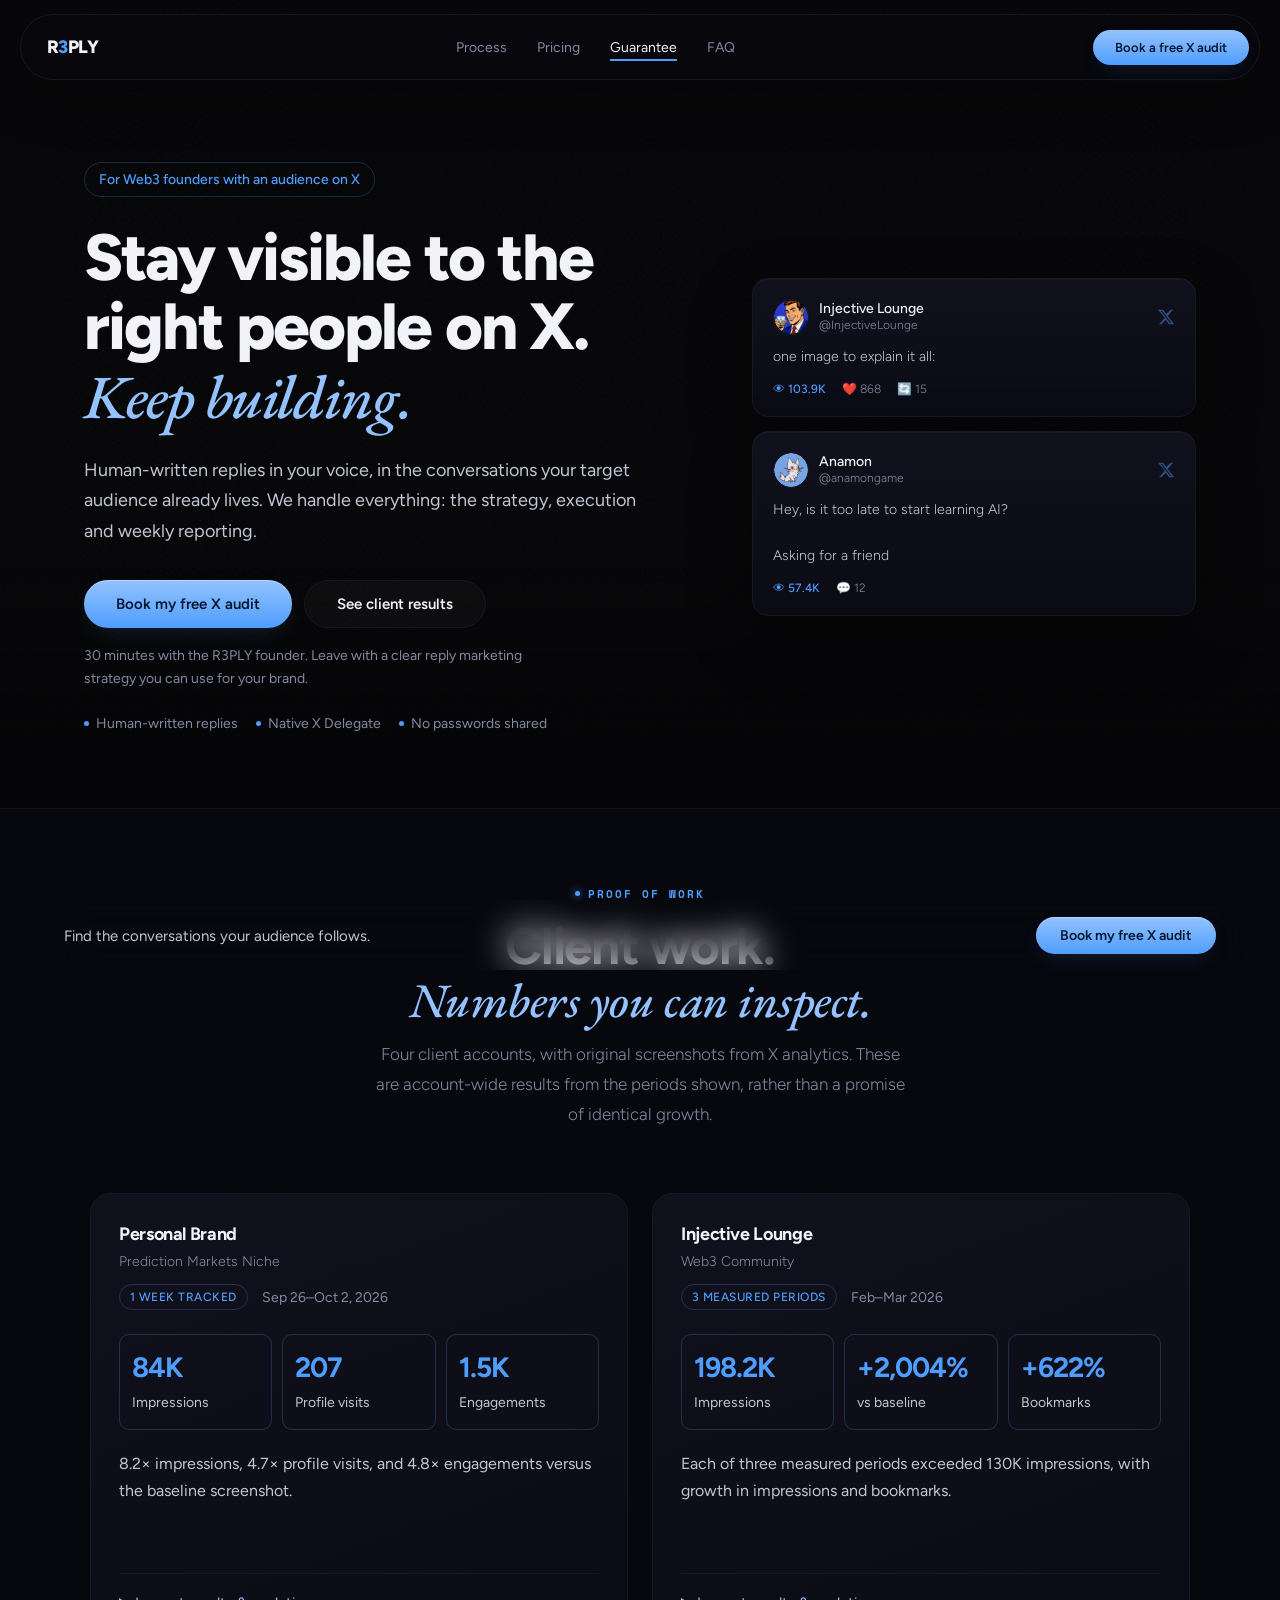
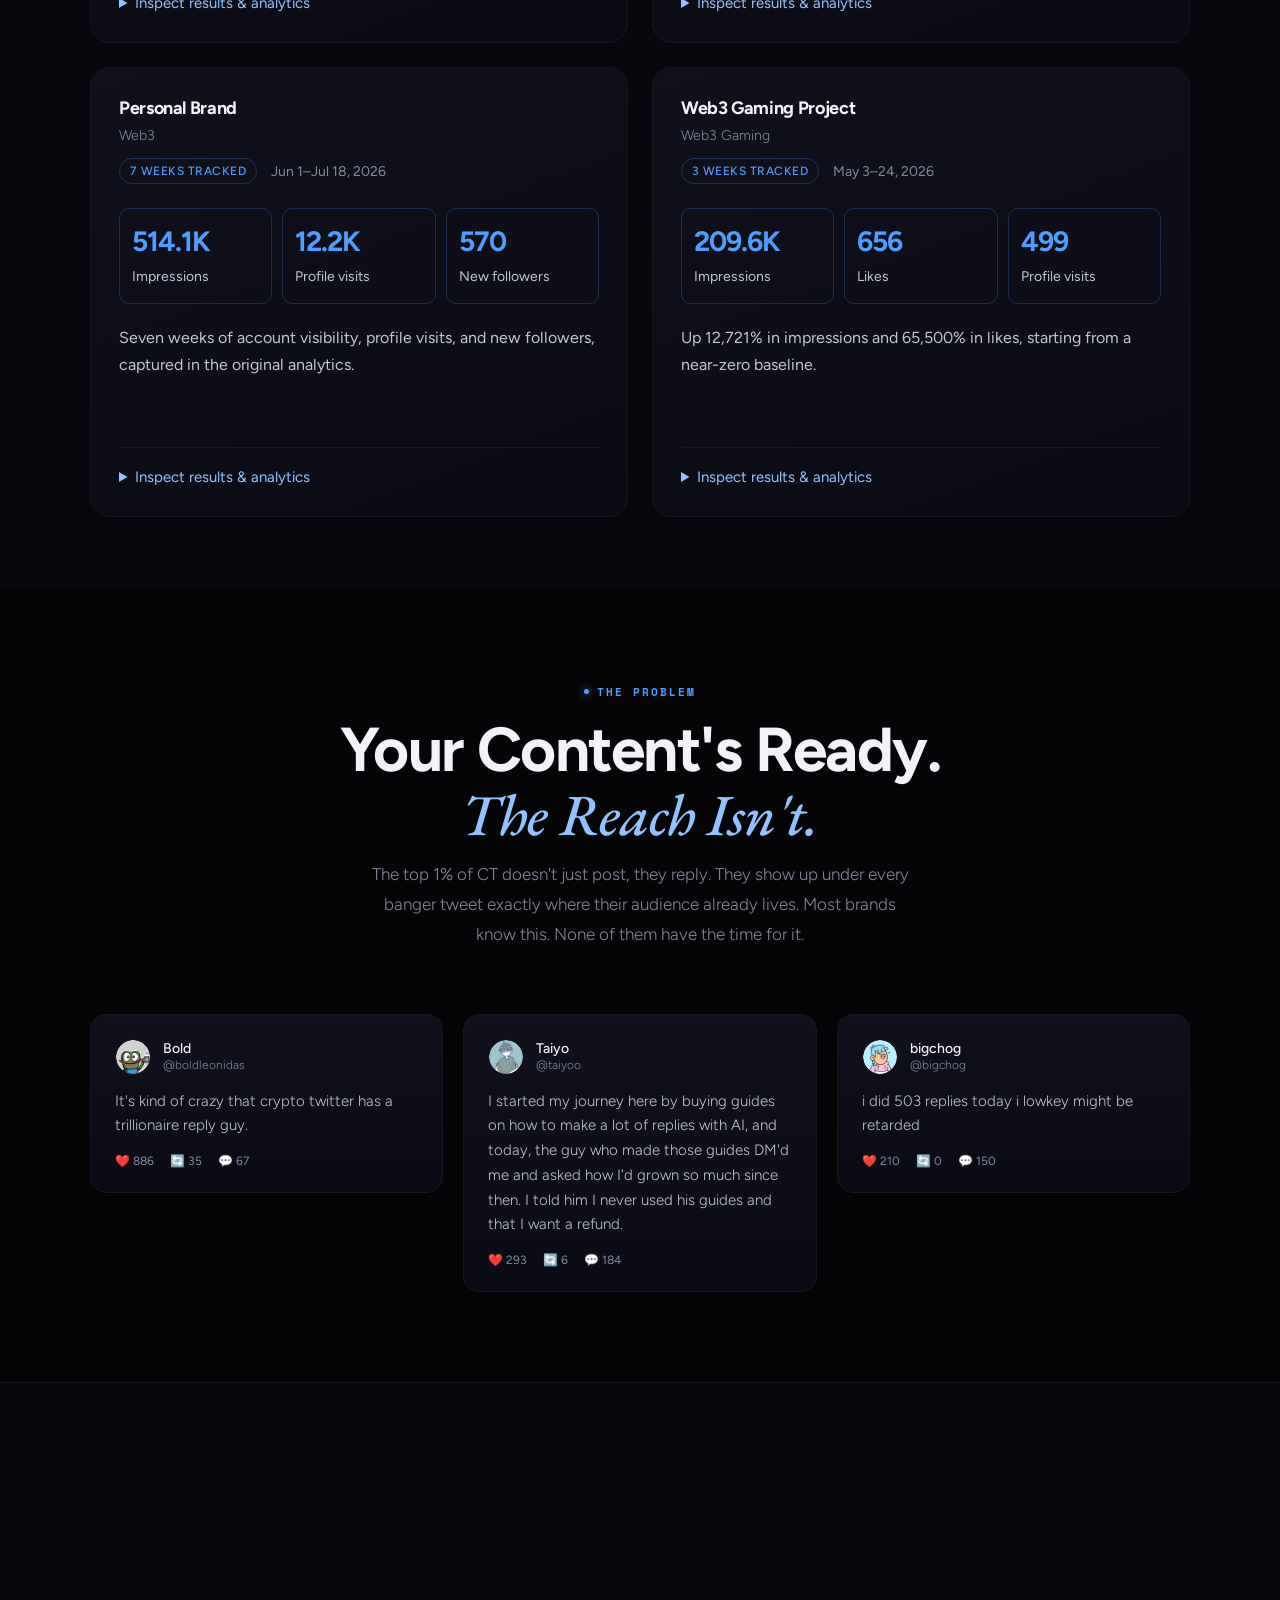
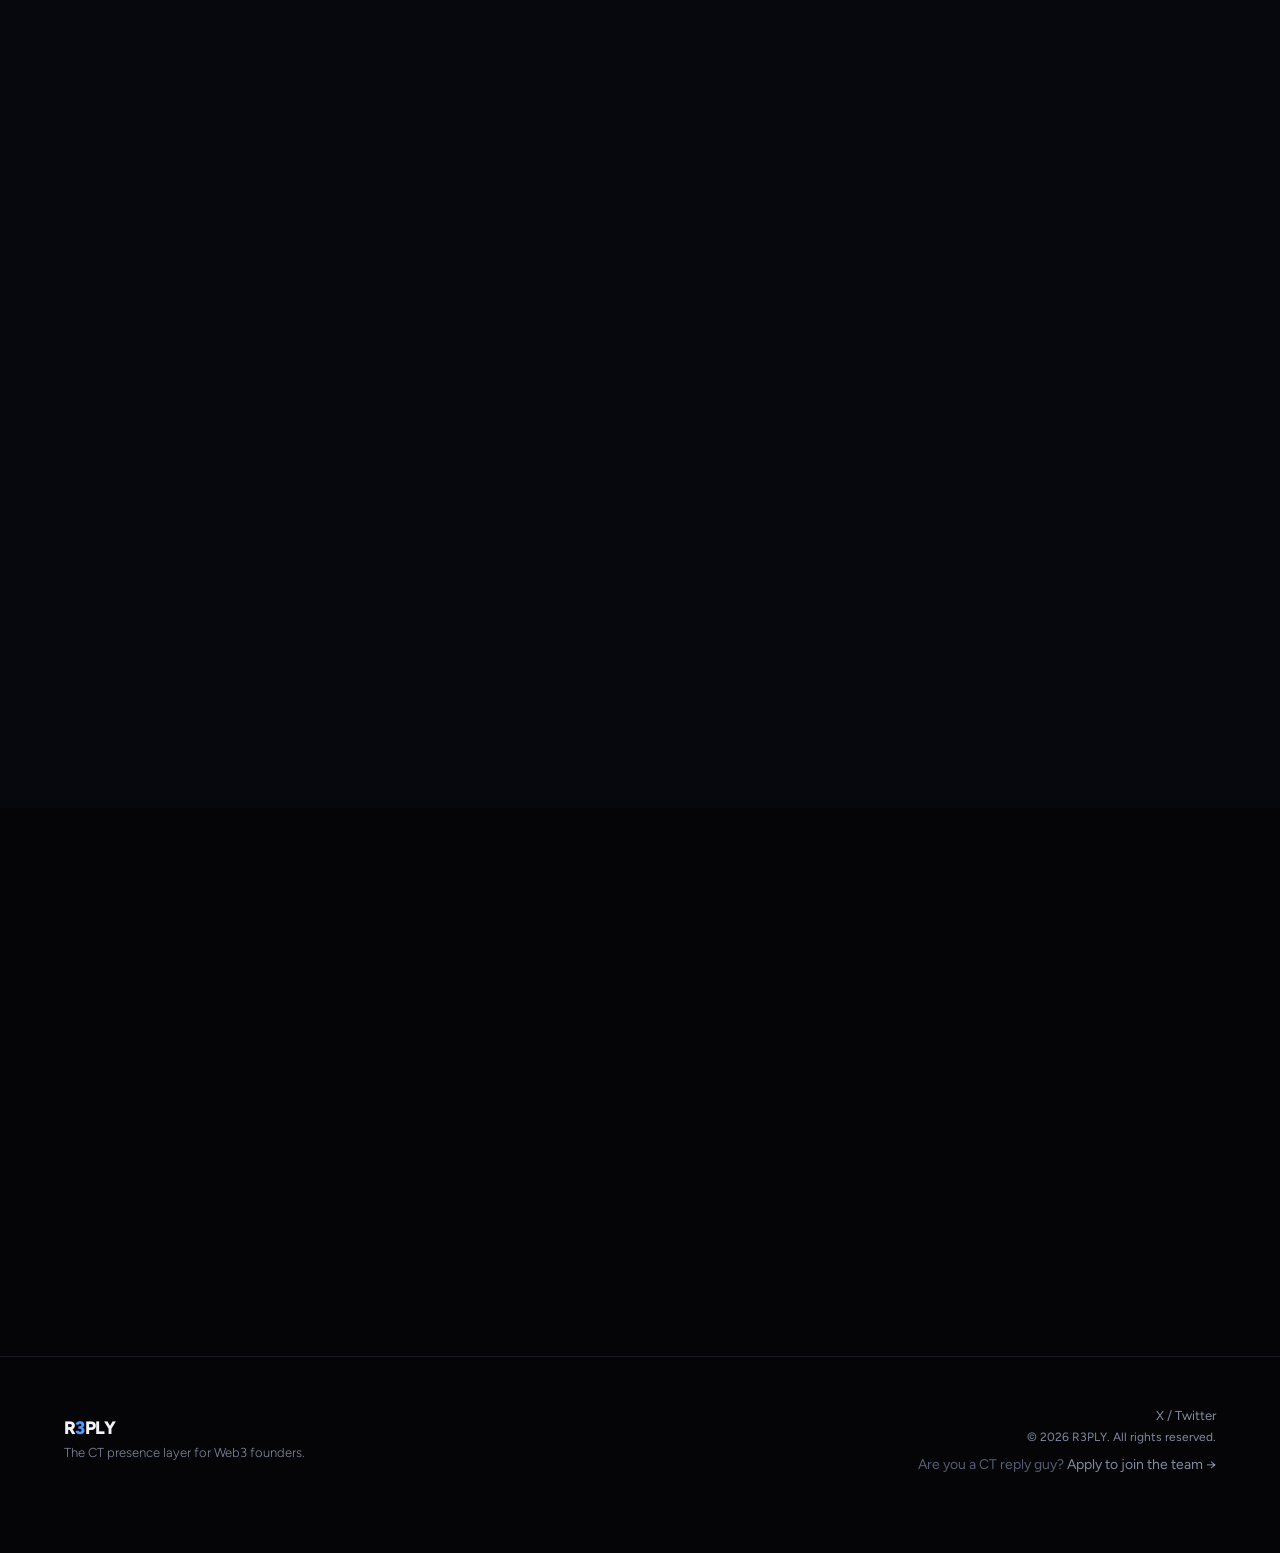
==== index.html @ 44570c03 "Add Prediction Markets Niche case study and unify proof card layouts" ====
<!DOCTYPE html>
<html lang="en">
<head>
  <meta charset="UTF-8">
  <meta name="viewport" content="width=device-width, initial-scale=1.0">
  <title>R3PLY - Daily replies for Web3 founders on X</title>
  <meta name="description" content="Stay visible to the right people on X with daily human-written replies in your voice. Explore client results and book a free 30-minute X audit.">
  <meta property="og:title" content="R3PLY - CT Presence for Web3 Founders">
  <meta property="og:description" content="Daily human-written replies for Web3 founders. See client results and book a free 30-minute X audit.">
  <meta property="og:type" content="website">
  <meta property="og:image" content="https://r3ply.xyz/og-image.png">
  <meta name="twitter:card" content="summary_large_image">
  <meta name="theme-color" content="#050507">
  <link rel="icon" type="image/png" sizes="96x96" href="/favicon-96x96.png">
  <link rel="icon" type="image/png" sizes="192x192" href="/favicon.png">
  <link rel="shortcut icon" href="/favicon.ico">
  <link rel="apple-touch-icon" sizes="180x180" href="/apple-touch-icon.png">
  <link rel="preconnect" href="https://fonts.googleapis.com">
  <link rel="preconnect" href="https://fonts.gstatic.com" crossorigin>
  <link href="https://fonts.googleapis.com/css2?family=EB+Garamond:ital,wght@1,400;1,500;1,600&family=Figtree:wght@300;400;500;600;700;800&family=Space+Mono:wght@400;700&display=swap" rel="stylesheet">
  <style>

    /* ========================
       VARIABLES
    ======================== */
    :root {
      --bg:           #050507;
      --bg-alt:       #07070e;
      --bg-card:      #0b0b15;
      --bg-card-2:    #11111d;
      --border:       #181824;
      --border-soft:  #131320;
      --text:         #f2f3f8;
      --text-dim:     #c2c6d4;
      --muted:        #828aa0;
      --faint:        #565d72;
      --accent:       #4f9eff;
      --accent-300:   #93c2ff;
      --accent-dim:   rgba(79,158,255,0.07);
      --accent-glow:  rgba(79,158,255,0.20);
      --accent-border:rgba(79,158,255,0.24);
      --accent-rgb:   79 158 255;
      --red:          #ff5a5a;
      --red-dim:      rgba(255,90,90,0.07);

      --radius:       16px;
      --radius-lg:    24px;
      --maxw:         1240px;
      --nav-h:        66px;
      --ease:         cubic-bezier(0.16, 1, 0.3, 1);
      --ease-spring:  cubic-bezier(0.34, 1.4, 0.5, 1);
    }

    @property --angle { syntax: '<angle>'; initial-value: 0deg; inherits: false; }

    /* ========================
       RESET
    ======================== */
    *, *::before, *::after { margin: 0; padding: 0; box-sizing: border-box; }
    html { scroll-behavior: smooth; scroll-padding-top: 96px; }
    body {
      background: var(--bg);
      color: var(--text);
      font-family: 'Figtree', sans-serif;
      overflow-x: hidden;
      -webkit-font-smoothing: antialiased;
      isolation: isolate;
    }
    /* Layered gradient mesh - kills the flat black look */
    body::before {
      content: '';
      position: fixed;
      inset: 0;
      background:
        radial-gradient(60% 45% at 12% -5%, rgba(var(--accent-rgb),0.10), transparent 62%),
        radial-gradient(48% 38% at 92% 8%, rgba(139,92,246,0.07), transparent 60%),
        linear-gradient(rgba(var(--accent-rgb),0.012) 1px, transparent 1px),
        linear-gradient(90deg, rgba(var(--accent-rgb),0.012) 1px, transparent 1px);
      background-size: auto, auto, 64px 64px, 64px 64px;
      pointer-events: none;
      z-index: -2;
    }
    /* SVG grain overlay */
    body::after {
      content: '';
      position: fixed;
      inset: 0;
      pointer-events: none;
      z-index: -1;
      opacity: 0.035;
      mix-blend-mode: soft-light;
      background-image: url("data:image/svg+xml,%3Csvg xmlns='http://www.w3.org/2000/svg' width='180' height='180'%3E%3Cfilter id='n'%3E%3CfeTurbulence type='fractalNoise' baseFrequency='0.8' numOctaves='3' stitchTiles='stitch'/%3E%3C/filter%3E%3Crect width='100%25' height='100%25' filter='url(%23n)'/%3E%3C/svg%3E");
    }

    /* Skip link + focus */
    .skip-link {
      position: fixed; left: 16px; top: 16px; z-index: 1000;
      background: var(--accent); color: #04152e;
      padding: 10px 16px; border-radius: 999px;
      font-weight: 600; font-size: 13px; text-decoration: none;
      transform: translateY(-160%); transition: transform 0.2s;
    }
    .skip-link:focus { transform: translateY(0); }
    :focus-visible { outline: 2px solid var(--accent); outline-offset: 3px; border-radius: 4px; }

    /* ========================
       SCROLL PROGRESS BAR
    ======================== */
    .progress-bar {
      position: fixed; top: 0; left: 0; height: 2px; width: 100%;
      transform-origin: 0 50%; transform: scaleX(0);
      background: linear-gradient(90deg, var(--accent), var(--accent-300));
      box-shadow: 0 0 16px rgba(var(--accent-rgb),0.6);
      z-index: 200; pointer-events: none;
    }
    @supports (animation-timeline: scroll()) {
      .progress-bar {
        animation: growx linear both;
        animation-timeline: scroll(root block);
      }
      @keyframes growx { to { transform: scaleX(1); } }
    }

    /* ========================
       TYPOGRAPHY
    ======================== */
    .eyebrow {
      font-family: 'Space Mono', monospace;
      font-size: 11px;
      font-weight: 700;
      letter-spacing: 0.18em;
      color: var(--accent);
      text-transform: uppercase;
      margin-bottom: 18px;
      display: inline-flex;
      align-items: center;
      gap: 8px;
    }
    .eyebrow::before {
      content: ''; width: 5px; height: 5px; border-radius: 50%;
      background: var(--accent); box-shadow: 0 0 8px var(--accent);
    }
    .h-xl {
      font-family: 'Figtree', sans-serif;
      font-size: clamp(52px, 7.5vw, 88px);
      font-weight: 800; line-height: 1.0;
      letter-spacing: -0.03em; color: var(--text);
    }
    .h-lg {
      font-family: 'Figtree', sans-serif;
      font-size: clamp(38px, 5.5vw, 62px);
      font-weight: 700; line-height: 1.04;
      letter-spacing: -0.025em; color: var(--text);
    }
    .h-md {
      font-family: 'Figtree', sans-serif;
      font-size: clamp(28px, 4vw, 44px);
      font-weight: 700; line-height: 1.1;
      letter-spacing: -0.02em; color: var(--text);
    }
    em.accent {
      font-family: 'EB Garamond', serif;
      font-style: italic;
      color: var(--accent-300);
      font-weight: 500;
      letter-spacing: -0.01em;
      font-size: 0.94em;
    }

    /* ========================
       BUTTONS
    ======================== */
    .btn {
      display: inline-flex; align-items: center; justify-content: center;
      gap: 8px; border: none; border-radius: 999px;
      font-family: 'Figtree', sans-serif; font-size: 15px; font-weight: 600;
      cursor: pointer; text-decoration: none;
      transition: opacity 0.2s, transform 0.25s var(--ease), box-shadow 0.25s var(--ease), border-color 0.2s;
      white-space: nowrap;
    }
    .btn-blue {
      background: linear-gradient(180deg, var(--accent-300), var(--accent));
      color: #04152e; padding: 14px 32px;
      box-shadow: inset 0 1px 0 rgba(255,255,255,0.3), 0 8px 24px -8px var(--accent-glow);
    }
    .btn-blue:hover {
      transform: translateY(-2px);
      box-shadow: inset 0 1px 0 rgba(255,255,255,0.4), 0 14px 38px -10px var(--accent-glow);
    }
    .btn-ghost {
      background: rgba(255,255,255,0.03); color: var(--text);
      border: 1px solid var(--border); padding: 14px 32px;
    }
    .btn-ghost:hover { border-color: var(--accent-border); background: rgba(255,255,255,0.06); transform: translateY(-2px); }
    .btn-lg { padding: 16px 48px; font-size: 16px; }
    .btn-full { width: 100%; }

    /* ========================
       NAVBAR - floating glass pill
    ======================== */
    .nav {
      position: fixed; top: 14px; left: 50%; transform: translateX(-50%);
      z-index: 100; width: min(var(--maxw), calc(100% - 28px));
      height: var(--nav-h); border-radius: 999px;
      backdrop-filter: blur(16px) saturate(150%);
      -webkit-backdrop-filter: blur(16px) saturate(150%);
      background: rgba(8,8,14,0.6);
      border: 1px solid var(--border);
      box-shadow: 0 16px 50px rgba(0,0,0,0.35);
      transition: background 0.3s, border-color 0.3s;
    }
    .nav.scrolled { background: rgba(6,6,10,0.82); border-color: var(--accent-border); }
    .nav:has(.nav-mobile-menu.open) { height: auto; border-radius: 24px; padding-bottom: 6px; }
    .nav:has(.nav-mobile-menu.open) .nav-inner { height: var(--nav-h); flex-shrink: 0; }
    .nav-inner {
      height: 100%; padding: 0 10px 0 26px;
      display: flex; align-items: center; justify-content: space-between;
    }
    .nav-logo {
      font-family: 'Figtree', sans-serif; font-weight: 800; font-size: 18px;
      letter-spacing: -0.03em; color: var(--text); text-decoration: none;
    }
    .nav-logo span { color: var(--accent); letter-spacing: -0.03em; }
    .nav-links { display: flex; gap: 30px; }
    .nav-links a {
      font-size: 14px; font-weight: 400; color: var(--muted);
      text-decoration: none; transition: color 0.2s; position: relative;
    }
    .nav-links a::after {
      content: ''; position: absolute; left: 0; bottom: -5px; height: 1.5px; width: 0;
      background: var(--accent); transition: width 0.3s var(--ease);
    }
    .nav-links a:hover, .nav-links a.active { color: var(--text); }
    .nav-links a.active::after { width: 100%; }
    .nav-btn {
      background: linear-gradient(180deg, var(--accent-300), var(--accent));
      color: #04152e; border: none; border-radius: 999px;
      padding: 10px 22px; font-family: 'Figtree', sans-serif;
      font-weight: 600; font-size: 13px; cursor: pointer;
      transition: transform 0.2s, box-shadow 0.2s;
      box-shadow: 0 8px 22px -8px var(--accent-glow);
    }
    .nav-btn:hover { transform: translateY(-1px); box-shadow: 0 12px 30px -10px var(--accent-glow); }
    .nav-burger {
      display: none; width: 36px; height: 36px; border: none; background: transparent;
      cursor: pointer; flex-direction: column; align-items: center; justify-content: center; gap: 5px;
      margin-left: 6px;
    }
    .nav-burger span {
      display: block; width: 18px; height: 1.5px; background: var(--text);
      transition: transform 0.3s var(--ease), opacity 0.3s var(--ease);
    }
    .nav-burger[aria-expanded="true"] span:nth-child(1) { transform: translateY(6.5px) rotate(45deg); }
    .nav-burger[aria-expanded="true"] span:nth-child(2) { opacity: 0; }
    .nav-burger[aria-expanded="true"] span:nth-child(3) { transform: translateY(-6.5px) rotate(-45deg); }
    .nav-mobile-menu {
      display: none; flex-direction: column; gap: 4px;
      max-height: 0; overflow: hidden; opacity: 0;
      padding: 0 20px; transition: max-height 0.35s var(--ease), opacity 0.3s var(--ease), padding 0.35s var(--ease);
    }
    .nav-mobile-menu.open { max-height: 320px; opacity: 1; padding: 10px 20px 20px; }
    .nav-mobile-menu a {
      font-size: 15px; font-weight: 400; color: var(--muted); text-decoration: none;
      padding: 12px 4px; border-bottom: 1px solid var(--border);
    }
    .nav-mobile-menu a:hover { color: var(--text); }
    .nav-mobile-menu .btn { margin-top: 14px; }

    /* ========================
       HERO
    ======================== */
    .hero {
      position: relative; min-height: 100vh; display: flex; align-items: center;
      overflow: hidden; padding-top: var(--nav-h);
    }
    #hero-canvas { position: absolute; inset: 0; width: 100%; height: 100%; z-index: 0; pointer-events: none; }
    .hero-glow {
      position: absolute; top: -25%; left: 50%; transform: translateX(-50%);
      width: 90vw; max-width: 1100px; aspect-ratio: 1.6/1;
      background: radial-gradient(ellipse, rgba(var(--accent-rgb),0.13) 0%, transparent 62%);
      z-index: 1; pointer-events: none;
    }
    .hero::after {
      content: ''; position: absolute; left: 0; bottom: 0;
      width: 100%; height: 240px;
      background: linear-gradient(to bottom, transparent 0%, var(--bg) 88%);
      z-index: 2; pointer-events: none;
    }
    .hero-inner {
      position: relative; z-index: 3; width: 100%; max-width: var(--maxw);
      margin: 0 auto; padding: clamp(60px, 9vh, 96px) clamp(24px, 5vw, 80px);
      display: grid; grid-template-columns: 54% 46%; gap: 48px; align-items: center;
    }
    .hero-left { display: flex; flex-direction: column; }
    .hero-tag {
      display: inline-flex; align-items: center; gap: 8px;
      background: rgba(var(--accent-rgb),0.06);
      border: 1px solid var(--accent-border); border-radius: 999px;
      padding: 6px 14px; font-size: 12px; font-weight: 500;
      color: var(--accent); letter-spacing: 0.04em; margin-bottom: 26px; width: fit-content;
    }
    .hero-tag .live-dot {
      width: 6px; height: 6px; border-radius: 50%;
      background: var(--accent); animation: livepulse 2.2s ease-in-out infinite;
    }
    @keyframes livepulse {
      0%, 100% { opacity: 1; transform: scale(1); box-shadow: 0 0 0 0 rgba(var(--accent-rgb),0.5); }
      50% { opacity: 0.5; transform: scale(0.8); box-shadow: 0 0 0 5px rgba(var(--accent-rgb),0); }
    }
    .hero-heading {
      font-family: 'Figtree', sans-serif;
      font-size: clamp(50px, 7.4vw, 86px);
      font-weight: 800; line-height: 1.0;
      letter-spacing: -0.03em; color: var(--text); margin-bottom: 24px;
    }
    .hero-heading em {
      font-family: 'EB Garamond', serif; font-style: italic;
      font-weight: 500; color: var(--accent-300); font-size: 0.94em;
    }
    .hero-sub {
      font-size: clamp(16px, 1.8vw, 19px); font-weight: 300; line-height: 1.7;
      color: var(--text-dim); max-width: 470px; margin-bottom: 34px;
    }
    .hero-ctas { display: flex; gap: 12px; flex-wrap: wrap; margin-bottom: 32px; }
    .hero-trust { display: flex; gap: 22px; flex-wrap: wrap; }
    .trust-item {
      display: flex; align-items: center; gap: 7px;
      font-size: 12px; color: var(--muted); white-space: nowrap;
    }
    .trust-item::before {
      content: ''; width: 5px; height: 5px; border-radius: 50%;
      background: var(--accent); display: block; flex-shrink: 0;
    }

    /* Hero right - floating tweet cards */
    .hero-right { position: relative; }
    .ct-card {
      background: linear-gradient(180deg, var(--bg-card-2), var(--bg-card));
      border: 1px solid var(--border); border-radius: var(--radius);
      padding: 20px; position: relative;
      box-shadow: 0 24px 60px rgba(0,0,0,0.45), inset 0 1px 0 rgba(255,255,255,0.04);
      transition: transform 0.4s var(--ease), border-color 0.3s;
    }
    .ct-card + .ct-card { margin-top: 14px; }
    .ct-card::before {
      content: ''; position: absolute; inset: 0; border-radius: inherit; padding: 1px;
      background: linear-gradient(145deg, rgba(var(--accent-rgb),0.3), rgba(255,255,255,0.03) 60%);
      -webkit-mask: linear-gradient(#000 0 0) content-box, linear-gradient(#000 0 0);
      -webkit-mask-composite: xor; mask-composite: exclude;
      pointer-events: none; opacity: 0.6;
    }
    .hero-right .ct-card:nth-child(1) { animation: floaty 6s ease-in-out infinite; }
    .hero-right .ct-card:nth-child(2) { animation: floaty 7s ease-in-out infinite 0.8s; }
    .hero-right .ct-card:nth-child(3) { animation: floaty 6.5s ease-in-out infinite 1.6s; }
    @keyframes floaty { 0%,100% { transform: translateY(0); } 50% { transform: translateY(-9px); } }
    .ct-card:hover { border-color: var(--accent-border); }
    .ct-head { display: flex; align-items: center; gap: 10px; margin-bottom: 10px; }
    .ct-avatar {
      width: 36px; height: 36px; border-radius: 50%;
      display: flex; align-items: center; justify-content: center;
      font-family: 'Figtree', sans-serif; font-weight: 700; font-size: 13px;
      flex-shrink: 0; border: 1px solid;
    }
    .ct-avatar.blue { background: rgba(var(--accent-rgb),0.1); border-color: var(--accent-border); color: var(--accent); }
    .ct-avatar.purple { background: rgba(139,92,246,0.1); border-color: rgba(139,92,246,0.22); color: #a78bfa; }
    .ct-avatar.orange { background: rgba(251,146,60,0.1); border-color: rgba(251,146,60,0.22); color: #fb923c; }
    .ct-avatar.img-avatar { background: var(--bg-alt); border-color: var(--border); padding: 0; overflow: hidden; }
    .ct-avatar.img-avatar img { width: 100%; height: 100%; object-fit: cover; border-radius: 50%; display: block; }
    .ct-meta { flex: 1; min-width: 0; }
    .ct-name { font-size: 14px; font-weight: 500; color: var(--text); line-height: 1.2; }
    .ct-handle { font-size: 12px; font-weight: 300; color: var(--muted); }
    .ct-x-icon { opacity: 0.45; flex-shrink: 0; }
    .ct-x-link { display: flex; flex-shrink: 0; transition: opacity 0.2s; }
    .ct-x-link:hover .ct-x-icon { opacity: 0.85; }
    .ct-reply-to { font-size: 12px; font-weight: 300; color: var(--muted); margin-bottom: 10px; }
    .ct-reply-to a { color: var(--accent); text-decoration: none; }
    .ct-text { font-size: 14px; font-weight: 300; line-height: 1.65; color: var(--text-dim); margin-bottom: 14px; }
    .ct-stats { display: flex; gap: 16px; font-size: 12px; font-weight: 300; color: var(--muted); }
    .ct-imp { color: var(--accent); font-weight: 500; }

    /* Hero load animations */
    @keyframes fadeUp { from { opacity:0; transform:translateY(26px); } to { opacity:1; transform:translateY(0); } }
    .hero-left > * { animation: fadeUp 0.9s var(--ease) forwards; opacity:0; }
    .hero-left > *:nth-child(1) { animation-delay: 0.06s; }
    .hero-left > *:nth-child(2) { animation-delay: 0.16s; }
    .hero-left > *:nth-child(3) { animation-delay: 0.26s; }
    .hero-left > *:nth-child(4) { animation-delay: 0.36s; }
    .hero-left > *:nth-child(5) { animation-delay: 0.46s; }
    .hero-right { animation: fadeUp 1s var(--ease) 0.5s forwards; opacity: 0; }

    /* ========================
       TICKER
    ======================== */
    .ticker {
      border-top: 1px solid var(--border); border-bottom: 1px solid var(--border);
      background: var(--bg-alt); padding: 13px 0; overflow: hidden;
      position: relative;
    }
    .ticker::before, .ticker::after {
      content: ''; position: absolute; top: 0; bottom: 0; width: 120px; z-index: 2; pointer-events: none;
    }
    .ticker::before { left: 0; background: linear-gradient(90deg, var(--bg-alt), transparent); }
    .ticker::after { right: 0; background: linear-gradient(270deg, var(--bg-alt), transparent); }
    .ticker-track { display: flex; width: max-content; animation: tickscroll 36s linear infinite; }
    .ticker:hover .ticker-track { animation-play-state: paused; }
    @keyframes tickscroll { from { transform:translateX(0); } to { transform:translateX(-50%); } }
    .t-item {
      display: flex; align-items: center; gap: 8px; padding: 0 34px;
      white-space: nowrap; font-size: 12px; color: var(--muted);
    }
    .t-item strong { font-family:'Space Mono',monospace; font-size:11px; font-weight:700; color:var(--text-dim); }
    .t-sep { width:4px; height:4px; border-radius:50%; background:var(--accent); opacity:0.5; flex-shrink:0; }

    /* ========================
       SECTION WRAPPERS
    ======================== */
    .sw { width: 100%; content-visibility: auto; contain-intrinsic-size: auto 600px; }
    .sw-alt { background: var(--bg-alt); border-top: 1px solid var(--border-soft); }
    .si { max-width: var(--maxw); margin: 0 auto; padding: clamp(80px, 10vh, 124px) clamp(24px, 5vw, 80px); }
    .s-intro { text-align: center; max-width: 700px; margin: 0 auto 64px; }
    .s-body { font-size: 17px; font-weight: 300; line-height: 1.75; color: var(--muted); max-width: 540px; margin: 14px auto 0; }

    /* ========================
       PAIN / GLASS CARDS
    ======================== */
    .pain-grid { display: grid; grid-template-columns: repeat(3, 1fr); gap: 20px; max-width: 1100px; margin: 0 auto; align-items: start; }
    .glass-card {
      position: relative;
      background: linear-gradient(180deg, var(--bg-card-2), var(--bg-card));
      border: 1px solid var(--border); border-radius: var(--radius);
      padding: 24px; overflow: hidden;
      transition: border-color 0.3s, transform 0.4s var(--ease);
    }
    .glass-card .spotlight {
      content: ''; position: absolute; inset: 0; border-radius: inherit; pointer-events: none;
      opacity: 0; transition: opacity 0.3s;
      background: radial-gradient(240px circle at var(--mx,50%) var(--my,50%), rgba(var(--accent-rgb),0.14), transparent 60%);
    }
    .glass-card:hover .spotlight { opacity: 1; }
    .pain-card:hover { border-color: rgba(255,90,90,0.28); transform: translateY(-5px); }
    .pain-head { display: flex; align-items: center; gap: 12px; margin-bottom: 14px; }
    .pain-avatar {
      width: 36px; height: 36px; border-radius: 50%;
      display: flex; align-items: center; justify-content: center;
      font-family: 'Figtree', sans-serif; font-weight: 700; font-size: 13px;
      flex-shrink: 0; border: 1px solid;
    }
    .pain-avatar.blue { background:rgba(var(--accent-rgb),0.1); border-color:var(--accent-border); color:var(--accent); }
    .pain-avatar.purple { background:rgba(139,92,246,0.1); border-color:rgba(139,92,246,0.22); color:#a78bfa; }
    .pain-avatar.orange { background:rgba(251,146,60,0.1); border-color:rgba(251,146,60,0.22); color:#fb923c; }
    .pain-avatar.img-avatar { background: var(--bg-alt); border-color: var(--border); padding: 0; overflow: hidden; }
    .pain-avatar.img-avatar img { width: 100%; height: 100%; object-fit: cover; border-radius: 50%; display: block; }
    .pain-name { font-size:14px; font-weight:500; color:var(--text); line-height:1.2; }
    .pain-handle { font-size:12px; font-weight:300; color:var(--muted); }
    .pain-text { font-size:15px; font-weight:300; line-height:1.65; color:var(--text-dim); margin-bottom:16px; position: relative; }
    .pain-stats { display:flex; gap:16px; font-size:12px; color:var(--muted); position: relative; }
    .pain-low { color:rgba(255,90,90,0.6); }

    /* ========================
       COMPARISON
    ======================== */
    .comp-grid {
      display: grid; grid-template-columns: 1fr 1fr; max-width: 920px; margin: 0 auto;
      border: 1px solid var(--border); border-radius: var(--radius-lg); overflow: hidden;
    }
    .comp-col { padding: 40px; }
    .comp-col.bad { background:var(--red-dim); border-right:1px solid var(--border); }
    .comp-col.good { background:var(--accent-dim); }
    .comp-head {
      font-family:'Figtree',sans-serif; font-size:13px; font-weight:700;
      letter-spacing:0.1em; text-transform:uppercase; margin-bottom:28px;
      display:flex; align-items:center; gap:8px;
    }
    .comp-col.bad .comp-head { color:var(--red); }
    .comp-col.good .comp-head { color:var(--accent); }
    .comp-list { display:flex; flex-direction:column; gap:14px; }
    .comp-item { display:flex; align-items:flex-start; gap:10px; font-size:15px; font-weight:300; color:var(--text-dim); line-height:1.5; }
    .comp-icon { flex-shrink:0; font-size:14px; margin-top:1px; }
    .comp-col.bad .comp-icon { color:var(--red); }
    .comp-col.good .comp-icon { color:var(--accent); }

    /* ========================
       PROCESS - sticky stacking timeline
    ======================== */
    .timeline { max-width: 760px; margin: 0 auto; }
    .t-step {
      position: sticky; top: calc(var(--nav-h) + 40px); margin-bottom: 26px;
      display: flex; gap: 24px;
      background: linear-gradient(180deg, var(--bg-card-2), var(--bg-card));
      border: 1px solid var(--border); border-radius: var(--radius-lg);
      padding: 30px; overflow: hidden;
      box-shadow: 0 -16px 40px rgba(5,5,7,0.7);
      transition: border-color 0.3s;
    }
    .t-step:nth-child(2) { top: calc(var(--nav-h) + 52px); }
    .t-step:nth-child(3) { top: calc(var(--nav-h) + 64px); }
    .t-step:nth-child(4) { top: calc(var(--nav-h) + 76px); }
    .t-step:nth-child(5) { top: calc(var(--nav-h) + 88px); }
    .t-step:hover { border-color: var(--accent-border); }
    .t-step .step-num {
      position: absolute; right: 22px; top: 14px;
      font-family:'Space Mono',monospace; font-size:62px; font-weight:700; line-height:1;
      color: rgba(var(--accent-rgb),0.1);
    }
    .t-dot {
      width:44px; height:44px; border-radius:50%; flex-shrink:0;
      background:rgba(var(--accent-rgb),0.1); border:1px solid var(--accent-border);
      display:flex; align-items:center; justify-content:center;
      font-family:'Space Mono',monospace; font-size:12px; font-weight:700; color:var(--accent);
    }
    .t-content { flex:1; padding-top:4px; }
    .t-title { font-family:'Figtree',sans-serif; font-size:19px; font-weight:600; color:var(--text); margin-bottom:8px; }
    .t-body { font-size:14px; font-weight:300; line-height:1.65; color:var(--muted); max-width: 560px; }

    /* ========================
       PRICING - animated conic border
    ======================== */
    .pricing-wrap { max-width:480px; margin:0 auto; position: relative; }
    .pricing-card {
      position: relative; background:#080810;
      border-radius:var(--radius-lg); padding:48px 40px; overflow: hidden;
    }
    .pricing-card::before {
      content:''; position:absolute; inset:0; border-radius:inherit; padding:1.5px; z-index:0;
      background: conic-gradient(from var(--angle), transparent 0 62%, var(--accent) 78%, var(--accent-300) 88%, transparent 100%);
      -webkit-mask: linear-gradient(#000 0 0) content-box, linear-gradient(#000 0 0);
      -webkit-mask-composite: xor; mask-composite: exclude;
      animation: spin 6s linear infinite; pointer-events: none;
    }
    @keyframes spin { to { --angle: 360deg; } }
    .pricing-inner { position: relative; z-index: 1; }
    .pricing-glow {
      position: absolute; top: 0; left: 50%; transform: translateX(-50%);
      width: 80%; height: 200px; z-index: 0;
      background: radial-gradient(ellipse at top, rgba(var(--accent-rgb),0.16), transparent 70%);
      pointer-events: none;
    }
    .pricing-badge {
      position:absolute; top:-13px; left:50%; transform:translateX(-50%); z-index: 2;
      background:linear-gradient(180deg, var(--accent-300), var(--accent)); color:#04152e;
      border-radius:999px; padding:5px 18px; font-size:11px; font-weight:700;
      letter-spacing:0.08em; text-transform:uppercase; white-space:nowrap;
      box-shadow: 0 6px 18px -6px var(--accent-glow);
    }
    .pricing-label { font-family:'Space Mono',monospace; font-size:11px; letter-spacing:0.2em; color:var(--muted); text-align:center; text-transform:uppercase; margin-bottom:24px; }
    .pricing-price { text-align:center; margin-bottom:6px; display:flex; align-items:flex-start; justify-content:center; gap:3px; }
    .p-cur { font-family:'Figtree',sans-serif; font-size:28px; font-weight:700; color:var(--muted); padding-top:12px; }
    .p-amt { font-family:'Figtree',sans-serif; font-size:80px; font-weight:800; color:var(--text); line-height:1; letter-spacing:-0.04em; }
    .p-per { font-size:15px; font-weight:300; color:var(--muted); align-self:flex-end; padding-bottom:10px; }
    .pricing-desc { text-align:center; font-size:14px; font-weight:300; color:var(--muted); line-height:1.65; margin-bottom:32px; }
    .pricing-feats { list-style:none; display:flex; flex-direction:column; gap:12px; margin-bottom:36px; }
    .pricing-feats li { display:flex; align-items:center; gap:12px; font-size:14px; font-weight:300; color:var(--text-dim); }
    .pricing-feats li::before {
      content:'✓'; color:var(--accent); font-size:10px; font-weight:700;
      width:20px; height:20px; background:var(--accent-dim); border:1px solid var(--accent-border);
      border-radius:50%; display:flex; align-items:center; justify-content:center; flex-shrink:0;
    }

    /* ========================
       GUARANTEE
    ======================== */
    .guarantee-box {
      position: relative;
      background:linear-gradient(180deg, var(--bg-card-2), var(--bg-card));
      border:1px solid var(--accent-border); border-radius:var(--radius-lg);
      padding:56px 48px; max-width:780px; margin:0 auto; text-align:center; overflow: hidden;
    }
    .guarantee-box::after {
      content: ''; position: absolute; top: -40%; left: 50%; transform: translateX(-50%);
      width: 60%; height: 200px; background: radial-gradient(ellipse, rgba(var(--accent-rgb),0.12), transparent 70%);
      pointer-events: none;
    }
    .guarantee-hl { font-family:'Figtree',sans-serif; font-size:clamp(22px,3vw,34px); font-weight:700; line-height:1.25; margin-bottom:20px; position: relative; }
    .guarantee-body { font-size:17px; font-weight:300; color:var(--muted); line-height:1.75; max-width:520px; margin:0 auto 36px; position: relative; }
    .guarantee-box .btn { position: relative; }

    /* ========================
       CALENDLY
    ======================== */
    .cal-grid { display:grid; grid-template-columns:1fr 1fr; gap:80px; max-width:1100px; margin:0 auto; align-items:start; }
    .cal-list { list-style:none; display:flex; flex-direction:column; gap:12px; margin-top:28px; }
    .cal-list li { font-size:14px; font-weight:300; color:var(--muted); display:flex; align-items:center; gap:10px; }
    .cal-list li::before { content:'✓'; color:var(--accent); font-weight:700; flex-shrink:0; }
    .cal-shell {
      min-width:300px; min-height:560px; border-radius:var(--radius);
      border:1px solid var(--border); overflow:hidden;
      background: linear-gradient(180deg, var(--bg-card-2), var(--bg-card));
      display: flex; align-items: center; justify-content: center; flex-direction: column; gap: 18px; padding: 40px;
    }
    .cal-shell p { font-size: 14px; color: var(--muted); text-align: center; }
    .cal-widget { width: 100%; height: 680px; border: 0; }

    /* ========================
       FAQ - native details
    ======================== */
    .faq-wrap { max-width:700px; margin:0 auto; display: flex; flex-direction: column; gap: 12px; }
    .faq-item {
      border:1px solid var(--border); border-radius:var(--radius);
      background:rgba(255,255,255,0.02); overflow:hidden; transition: border-color 0.3s;
    }
    .faq-item[open] { border-color: var(--accent-border); }
    .faq-item summary {
      list-style:none; cursor:pointer; padding:22px 24px;
      display:flex; justify-content:space-between; align-items:center; gap:16px;
      font-size:15px; font-weight:400; color:var(--text); user-select:none;
    }
    .faq-item summary::-webkit-details-marker { display:none; }
    .faq-item summary::after {
      content:'+'; color:var(--accent); font-size:22px; font-weight:300; flex-shrink:0;
      transition:transform 0.35s var(--ease);
    }
    .faq-item[open] summary::after { transform:rotate(45deg); }
    .faq-a { padding:0 24px 24px; font-size:14px; font-weight:300; color:var(--muted); line-height:1.7; }

    /* ========================
       FINAL CTA
    ======================== */
    .final-glow {
      position:absolute; left:50%; top:50%; transform:translate(-50%,-50%);
      width:760px; height:380px;
      background:radial-gradient(ellipse, rgba(var(--accent-rgb),0.09) 0%, transparent 68%);
      pointer-events:none;
    }

    /* ========================
       FOOTER
    ======================== */
    .footer {
      border-top:1px solid var(--border); padding:48px clamp(24px,5vw,80px) 80px;
      display:flex; justify-content:space-between; align-items:center; flex-wrap:wrap; gap:24px;
    }
    .footer-logo { font-family:'Figtree',sans-serif; font-weight:800; font-size:18px; letter-spacing:-0.03em; }
    .footer-logo span { color:var(--accent); letter-spacing:-0.03em; }
    .footer-tagline { font-size:13px; font-weight:300; color:var(--muted); margin-top:6px; }
    .footer-right { text-align:right; }
    .footer-link { font-size:13px; color:var(--muted); text-decoration:none; transition:color 0.2s; }
    .footer-link:hover { color:var(--text); }
    .footer-copy { font-size:12px; color:var(--muted); margin-top:6px; }
    .footer-writer-link { font-size:12px; color:var(--faint); margin-top:12px; }
    .footer-writer-link a { color:var(--muted); text-decoration:none; transition:color 0.2s; }
    .footer-writer-link a:hover { color:var(--accent); }

    /* ========================
       STICKY BOTTOM CTA
    ======================== */
    .sticky-bar {
      position: fixed; bottom: 0; left: 0; width: 100%; z-index: 99;
      background: rgba(5,5,7,0.92);
      backdrop-filter: blur(16px); -webkit-backdrop-filter: blur(16px);
      border-top: 1px solid var(--border);
      padding: 16px clamp(24px, 5vw, 80px);
      display: flex; align-items: center; justify-content: space-between; gap: 16px;
      transform: translateY(100%);
      transition: transform 0.4s var(--ease);
    }
    .sticky-bar.visible { transform: translateY(0); }
    .sticky-bar-text { font-size: 15px; font-weight: 400; color: var(--text-dim); white-space: nowrap; }
    .sticky-bar-btn { padding: 10px 24px; font-size: 14px; }
    @media (max-width: 560px) {
      .sticky-bar { flex-direction: column; text-align: center; }
      .sticky-bar-text { white-space: normal; font-size: 14px; }
      .sticky-bar-btn { width: 100%; }
    }

    /* ========================
       REVEAL ANIMATIONS (reveal-by-default, hide only when safe)
    ======================== */
    .js .reveal { opacity:0; transform:translateY(30px); transition:opacity 0.75s var(--ease), transform 0.75s var(--ease); }
    .js .reveal.visible { opacity:1; transform:translateY(0); }
    .s1 { transition-delay:0.05s; }
    .s2 { transition-delay:0.16s; }
    .s3 { transition-delay:0.27s; }
    .s4 { transition-delay:0.38s; }

    /* ========================
       PROOF OF WORK
    ======================== */
    .proof-blocks {
      display: flex; flex-direction: column; gap: 72px;
      max-width: 1100px; margin: 0 auto;
    }
    .proof-label-row {
      display: flex; flex-wrap: wrap; align-items: center; gap: 10px 14px;
      margin-bottom: 18px;
    }
    .proof-client {
      font-family: 'Figtree', sans-serif; font-size: 16px; font-weight: 600;
      color: var(--text); letter-spacing: -0.01em;
    }
    .proof-niche {
      font-size: 13px; font-weight: 300; color: var(--muted);
    }
    .proof-pill {
      display: inline-flex; align-items: center;
      background: rgba(var(--accent-rgb),0.06);
      border: 1px solid var(--accent-border); border-radius: 999px;
      padding: 5px 12px; font-size: 11px; font-weight: 500;
      color: var(--accent); letter-spacing: 0.04em; text-transform: uppercase;
    }
    .proof-stats {
      display: flex; flex-wrap: wrap; gap: 10px; margin-bottom: 22px;
    }
    .proof-stat {
      display: inline-flex; flex-direction: column; gap: 2px;
      background: rgba(var(--accent-rgb),0.06);
      border: 1px solid var(--accent-border); border-radius: 999px;
      padding: 10px 16px; min-width: 0;
    }
    .proof-stat-val {
      font-family: 'Figtree', sans-serif; font-size: 18px; font-weight: 700;
      color: var(--accent); letter-spacing: -0.02em; line-height: 1.15;
    }
    .proof-stat-lbl {
      font-size: 11px; font-weight: 400; color: var(--muted);
      letter-spacing: 0.02em; text-transform: uppercase;
    }
    .proof-stat-sec {
      display: flex; flex-wrap: wrap; gap: 8px 14px;
      margin: -8px 0 20px; padding-left: 2px;
    }
    .proof-stat-sec span {
      font-size: 12px; font-weight: 400; color: var(--faint);
    }
    .proof-note {
      font-size: 13px; font-weight: 300; color: var(--muted);
      margin: -6px 0 18px; font-style: normal;
    }
    .proof-row {
      display: grid; grid-template-columns: repeat(3, 1fr); gap: 16px;
      align-items: start;
    }
    .proof-shot {
      position: relative; padding: 0; cursor: pointer;
      border: 1px solid var(--border); border-radius: var(--radius);
      background: linear-gradient(180deg, var(--bg-card-2), var(--bg-card));
      overflow: hidden; display: block; width: 100%;
      text-align: left; color: inherit; font: inherit;
      appearance: none; -webkit-appearance: none;
      transition: transform 0.3s ease, filter 0.3s ease, opacity 0.3s ease,
        box-shadow 0.3s ease, border-color 0.3s ease;
    }
    .proof-shot:focus-visible {
      outline: 2px solid var(--accent); outline-offset: 3px;
    }
    .proof-shot img {
      display: block; width: 100%; height: auto;
      vertical-align: middle; background: var(--bg-card);
    }
    .proof-cap {
      display: block;
      padding: 10px 12px;
      border-top: 1px solid var(--border);
      font-family: 'Figtree', sans-serif; font-size: 12px; font-weight: 400;
      color: var(--muted); line-height: 1.35;
    }
    .proof-shot-lg { max-width: 920px; margin: 0 auto; }
    .proof-row-caption {
      margin-top: 16px; text-align: center;
      font-size: 14px; font-weight: 300; color: var(--muted); line-height: 1.55;
    }

    @media (hover: hover) and (pointer: fine) {
      .proof-shot.focused {
        transform: scale(1.04); z-index: 3;
        border-color: var(--accent-border);
        box-shadow: 0 0 0 1px var(--accent-border), 0 16px 40px -12px var(--accent-glow);
      }
      .proof-shot.dimmed {
        filter: blur(3px); opacity: 0.5;
      }
    }

    /* Lightbox */
    .proof-lb {
      position: fixed; inset: 0; z-index: 10000;
      display: flex; align-items: center; justify-content: center;
      padding: 24px; opacity: 0; visibility: hidden; pointer-events: none;
      transition: opacity 0.25s ease, visibility 0.25s ease;
    }
    .proof-lb.is-open {
      opacity: 1; visibility: visible; pointer-events: auto;
    }
    .proof-lb-backdrop {
      position: absolute; inset: 0;
      background: rgba(5,5,7,0.88); backdrop-filter: blur(8px);
      -webkit-backdrop-filter: blur(8px);
    }
    .proof-lb-dialog {
      position: relative; z-index: 1;
      width: min(960px, 100%); max-height: min(92vh, 900px);
      display: flex; flex-direction: column;
      background: linear-gradient(180deg, var(--bg-card-2), var(--bg-card));
      border: 1px solid var(--border); border-radius: var(--radius-lg);
      overflow: hidden; box-shadow: 0 32px 80px -20px rgba(0,0,0,0.65);
    }
    .proof-lb-img-wrap {
      flex: 1 1 auto; overflow: auto; min-height: 0;
      background: #000; display: flex; align-items: center; justify-content: center;
    }
    .proof-lb-img-wrap img {
      display: block; max-width: 100%; max-height: min(72vh, 720px);
      width: auto; height: auto; object-fit: contain;
    }
    .proof-lb-meta {
      flex-shrink: 0; padding: 16px 20px 18px;
      border-top: 1px solid var(--border);
      background: var(--bg-card);
    }
    .proof-lb-client {
      font-size: 14px; font-weight: 600; color: var(--text); margin-bottom: 4px;
    }
    .proof-lb-range {
      font-size: 12px; font-weight: 400; color: var(--muted); margin-bottom: 10px;
    }
    .proof-lb-stats {
      font-size: 13px; font-weight: 400; color: var(--text-dim); line-height: 1.5;
    }
    .proof-lb-close {
      position: absolute; top: 12px; right: 12px; z-index: 2;
      width: 40px; height: 40px; border-radius: 50%;
      border: 1px solid var(--border); background: rgba(11,11,21,0.85);
      color: var(--text); font-size: 22px; line-height: 1; cursor: pointer;
      display: flex; align-items: center; justify-content: center;
      transition: border-color 0.2s, background 0.2s;
    }
    .proof-lb-close:hover { border-color: var(--accent-border); background: var(--bg-card-2); }
    .proof-lb-nav {
      position: absolute; top: 50%; transform: translateY(-50%); z-index: 2;
      width: 44px; height: 44px; border-radius: 50%;
      border: 1px solid var(--border); background: rgba(11,11,21,0.85);
      color: var(--text); font-size: 22px; cursor: pointer;
      display: none; align-items: center; justify-content: center;
      transition: border-color 0.2s, background 0.2s;
    }
    .proof-lb-nav.is-visible { display: flex; }
    .proof-lb-nav:hover { border-color: var(--accent-border); background: var(--bg-card-2); }
    .proof-lb-prev { left: 12px; }
    .proof-lb-next { right: 12px; }
    body.proof-lb-open { overflow: hidden; }

    /* ========================
       RESPONSIVE
    ======================== */
    @media (max-width:1100px) {
      .hero-inner { grid-template-columns:1fr; justify-items:center; gap:40px; }
      .hero-left { text-align:center; align-items:center; }
      .hero-sub { max-width:560px; margin-left:auto; margin-right:auto; }
      .hero-right { display:none; }
      .hero-trust { justify-content:center; }
    }
    @media (max-width:768px) {
      .nav-links { display:none; }
      .nav-btn { display:none; }
      .nav-burger { display:flex; }
      .nav-mobile-menu { display:flex; }
      .si { padding:72px 24px; }
      .pain-grid { grid-template-columns:1fr; max-width:440px; margin:0 auto; }
      .comp-grid { grid-template-columns:1fr; max-width:440px; margin:0 auto; }
      .comp-col.bad { border-right:none; border-bottom:1px solid var(--border); }
      .proof-row {
        display: flex; overflow-x: auto; gap: 12px;
        scroll-snap-type: x mandatory;
        -webkit-overflow-scrolling: touch;
        padding-bottom: 4px;
      }
      .proof-row .proof-shot {
        flex: 0 0 min(85%, 320px); scroll-snap-align: start;
      }
      .proof-stat-val { font-size: 16px; }
      .cal-grid { grid-template-columns:1fr; gap:40px; }
      .pricing-card { padding:40px 28px; }
      .guarantee-box { padding:40px 28px; }
      .footer { flex-direction:column; align-items:flex-start; }
      .footer-right { text-align:left; }
      .t-step { position: static; box-shadow: none; margin-bottom: 16px; }
    }
    @media (max-width:480px) {
      .hero-heading { font-size:clamp(42px,12vw,58px); }
      .hero-ctas .btn { width:100%; }
      .hero-ctas { flex-direction:column; width:100%; }
      .nav { top: 8px; width: calc(100% - 16px); }
    }

    /* ========================
       REDUCED MOTION
    ======================== */
    @media (prefers-reduced-motion: reduce) {
      *, *::before, *::after {
        animation-duration: 0.001ms !important;
        animation-iteration-count: 1 !important;
        transition-duration: 0.001ms !important;
        scroll-behavior: auto !important;
      }
      .js .reveal { opacity:1 !important; transform:none !important; }
      .hero-left > *, .hero-right { opacity:1 !important; }
      .progress-bar { display:none; }
      .ticker-track { animation: none !important; }
    }

    /* Conversion preview: buyer-first hero, inspectable client proof, one booking journey. */
    .hero { min-height: auto; }
    .hero-inner { grid-template-columns: minmax(0, 1.16fr) minmax(0, 0.84fr); gap: 56px; padding-top: 96px; padding-bottom: 76px; }
    .hero-heading { font-size: clamp(46px, 5.1vw, 70px); line-height: 1.06; }
    .hero-tag { font-size: 14px; letter-spacing: 0; padding: 8px 14px; }
    .hero-sub { max-width: 560px; font-size: 18px; font-weight: 400; }
    .hero-ctas { margin-bottom: 16px; }
    .hero-call-note { font-size: 14px; line-height: 1.65; max-width: 440px; color: var(--muted); margin-bottom: 24px; }
    .hero-trust { gap: 10px 18px; }
    .trust-item { font-size: 14px; white-space: normal; }
    .nav-btn { text-decoration: none; display: inline-flex; align-items: center; justify-content: center; }
    #proof .si { padding-top: 72px; padding-bottom: 72px; }
    #proof .s-intro { max-width: 760px; }
    #proof .h-lg { font-size: clamp(36px,4vw,52px); }
    .proof-blocks { display: grid; grid-template-columns: repeat(3,minmax(0,1fr)); gap: 22px; }
    .proof-block { min-width: 0; padding: 24px; border: 1px solid var(--border); border-radius: 20px; background: linear-gradient(160deg,var(--bg-card-2),var(--bg-card)); }
    .proof-label-row { gap: 7px 10px; }
    .proof-client { font-size: 16px; }
    .proof-niche { font-size: 14px; }
    .proof-pill { font-size: 12px; margin-top: 6px; }
    .proof-stats { display: grid; grid-template-columns: repeat(3,minmax(0,1fr)); gap: 8px; margin-bottom: 20px; }
    .proof-stat { border: none; border-radius: 10px; padding: 12px 8px; min-width: 0; }
    .proof-stat-val { font-size: 20px; letter-spacing: -.03em; }
    .proof-stat-lbl { font-size: 12px; line-height: 1.4; letter-spacing: 0; text-transform: none; }
    .proof-stat-sec span { font-size: 12px; color: var(--muted); }
    .proof-details { border-top: 1px solid var(--border); margin-top: 16px; padding-top: 16px; }
    .proof-details summary { color: var(--accent-300); font-size: 14px; line-height: 1.5; cursor: pointer; }
    .proof-details[open] summary { margin-bottom: 16px; }
    .proof-row { display: grid; grid-template-columns: 1fr; gap: 12px; overflow: visible; }
    .proof-shot-lg { max-width: 100%; }
    .proof-cap { font-size: 13px; }
    .proof-row-caption { font-size: 14px; text-align: left; }
    .cal-copy { font-size: 18px; font-weight: 400; color: var(--text-dim); line-height: 1.7; margin-top: 20px; }
    .cal-list li { font-size: 16px; line-height: 1.6; }
    .cal-prep { font-size: 14px; line-height: 1.7; margin-top: 24px; color: var(--muted); }
    .cal-grid { grid-template-columns: minmax(0,.9fr) minmax(0,1.1fr); gap: 56px; }
    .cal-shell { min-width: 0; min-height: 780px; padding: 0; gap: 0; justify-content: flex-start; }
    .cal-shell [data-calendly-status] { padding: 24px; }
    .cal-shell [hidden] { display: none; }
    .cal-widget { display: block; height: 780px; flex: 0 0 auto; }
    .cal-fallback { font-size: 14px; line-height: 1.6; color: var(--muted); text-align: center; margin-top: 16px; }
    .cal-fallback a { color: var(--accent-300); text-underline-offset: 3px; }
    .footer-writer-link { font-size: 14px; }
    .sticky-bar:not(.visible) { visibility: hidden; }
    @media (max-width: 1100px) {
      .hero-inner { grid-template-columns: 1fr; gap: 36px; padding-top: 76px; }
      .hero-left { text-align: center; align-items: center; }
      .hero-heading { font-size: clamp(46px,7vw,68px); }
      .hero-right.hero-right-2card { display: block; width: min(100%,500px); text-align: left; }
      .hero-call-note { max-width: 480px; }
      .proof-blocks { grid-template-columns: 1fr; max-width: 720px; }
      .proof-stat-val { font-size: 24px; }
      .proof-row { grid-template-columns: repeat(3,minmax(0,1fr)); }
      .proof-row .proof-shot { flex: initial; }
    }
    @media (max-width: 768px) {
      .nav-btn { display: none; }
      .hero-inner { padding: 60px 24px 56px; }
      .hero-heading { font-size: clamp(42px,8vw,56px); }
      .hero-tag { white-space: normal; text-align: center; }
      .hero-sub { font-size: 17px; }
      .cal-grid { grid-template-columns: 1fr; gap: 32px; }
      .cal-shell, .cal-widget { min-height: 820px; height: 820px; }
      .proof-block { padding: 24px; }
      .proof-stats { gap: 10px; }
      .proof-row { grid-template-columns: 1fr; }
      .sticky-bar-text { display: none; }
      .sticky-bar { padding: 12px 20px; }
      .footer { padding-bottom: 96px; }
    }
    @media (max-width: 480px) {
      .hero-heading { font-size: clamp(36px,9.7vw,46px); }
      .hero-ctas { width: 100%; }
      .proof-block { padding: 20px; }
      .proof-stat-val { font-size: 20px; }
      .hero-trust { gap: 10px 14px; }
    }

  </style>
  <link rel="stylesheet" href="/case-study-template.css">
</head>
<body>

  <a href="#proof" class="skip-link">Skip to content</a>
  <div class="progress-bar" aria-hidden="true"></div>

  <!-- NAVBAR -->
  <nav class="nav">
    <div class="nav-inner">
      <a href="#home" class="nav-logo">R<span>3</span>PLY</a>
      <div class="nav-links">
        <a href="#process">Process</a>
        <a href="#pricing">Pricing</a>
        <a href="#guarantee">Guarantee</a>
        <a href="#faq">FAQ</a>
      </div>
      <a href="#calendly" data-book-call class="nav-btn">Book a free X audit</a>
      <button class="nav-burger" id="nav-burger" aria-label="Open menu" aria-expanded="false">
        <span></span><span></span><span></span>
      </button>
    </div>
    <div class="nav-mobile-menu" id="nav-mobile-menu">
      <a href="#process">Process</a>
      <a href="#pricing">Pricing</a>
      <a href="#guarantee">Guarantee</a>
      <a href="#faq">FAQ</a>
      <a href="#calendly" data-book-call class="btn btn-blue btn-full">Book my free X audit</a>
    </div>
  </nav>

  <!-- HERO -->
  <header class="hero" id="home">
    <canvas id="hero-canvas" aria-hidden="true"></canvas>
    <div class="hero-glow"></div>
    <div class="hero-inner">
      <div class="hero-left">
        <div class="hero-tag">
          For Web3 founders with an audience on X
        </div>
        <h1 class="hero-heading">Stay visible to the<br>right people on X.<br><em>Keep building.</em></h1>
        <p class="hero-sub">Human-written replies in your voice, in the conversations your target audience already lives. We handle everything: the strategy, execution and weekly reporting.</p>
        <div class="hero-ctas">
          <a href="#calendly" data-book-call class="btn btn-blue magnetic">Book my free X audit</a>
          <a href="#proof" class="btn btn-ghost">See client results</a>
        </div>
        <p class="hero-call-note">30 minutes with the R3PLY founder. Leave with a clear reply marketing strategy you can use for your brand.</p>
        <div class="hero-trust">
          <span class="trust-item">Human-written replies</span>
          <span class="trust-item">Native X Delegate</span>
          <span class="trust-item">No passwords shared</span>
        </div>
      </div>

      <div class="hero-right hero-right-2card">
        <div class="ct-card" data-tilt>
          <span class="spotlight"></span>
          <div class="ct-head">
            <div class="ct-avatar img-avatar"><img src="[data-uri]" alt="Injective Lounge"></div>
            <div class="ct-meta"><div class="ct-name">Injective Lounge</div><div class="ct-handle">@InjectiveLounge</div></div>
            <a href="https://x.com/InjectiveLounge/status/2019468306420236530?s=20" target="_blank" rel="noopener" class="ct-x-link"><svg class="ct-x-icon" width="18" height="18" viewBox="0 0 24 24" fill="var(--accent)"><path d="M18.244 2.25h3.308l-7.227 8.26 8.502 11.24H16.17l-4.714-6.231-5.401 6.231H2.738l7.737-8.852L1.254 2.25H8.08l4.259 5.626zm-1.161 17.52h1.833L7.084 4.126H5.117z"/></svg></a>
          </div>
          <p class="ct-text">one image to explain it all:</p>
          <div class="ct-stats"><span class="ct-imp">👁 103.9K</span><span>❤️ 868</span><span>🔄 15</span></div>
        </div>
        <div class="ct-card" data-tilt>
          <span class="spotlight"></span>
          <div class="ct-head">
            <div class="ct-avatar img-avatar"><img src="[data-uri]" alt="anamongame"></div>
            <div class="ct-meta"><div class="ct-name">Anamon</div><div class="ct-handle">@anamongame</div></div>
            <a href="https://x.com/anamongame/status/2051634578612191573?s=20" target="_blank" rel="noopener" class="ct-x-link"><svg class="ct-x-icon" width="18" height="18" viewBox="0 0 24 24" fill="var(--accent)"><path d="M18.244 2.25h3.308l-7.227 8.26 8.502 11.24H16.17l-4.714-6.231-5.401 6.231H2.738l7.737-8.852L1.254 2.25H8.08l4.259 5.626zm-1.161 17.52h1.833L7.084 4.126H5.117z"/></svg></a>
          </div>
          <p class="ct-text">Hey, is it too late to start learning AI?<br><br>Asking for a friend</p>
          <div class="ct-stats"><span class="ct-imp">👁 57.4K</span><span>💬 12</span></div>
        </div>
      </div>
    </div>
  </header>

  <main>

  <!-- PROOF OF WORK -->
  <section class="sw sw-alt" id="proof" aria-labelledby="proof-title">
    <div class="si">
      <div class="s-intro">
        <span class="eyebrow reveal">PROOF OF WORK</span>
        <h2 class="h-lg reveal" id="proof-title">Client work.<br><em class="accent">Numbers you can inspect.</em></h2>
        <p class="s-body reveal">Four client accounts, with original screenshots from X analytics. These are account-wide results from the periods shown, rather than a promise of identical growth.</p>
      </div>

      <div class="proof-blocks">
<article class="proof-block proof-case" aria-labelledby="case-polymarket">
          <div class="proof-label-row">
            <h3 class="proof-client" id="case-polymarket">Personal Brand</h3>
            <span class="proof-niche">Prediction Markets Niche</span>
          </div>
          <div class="proof-case-meta">
            <span class="proof-pill">1 week tracked</span>
            <p class="proof-period">Sep 26–Oct 2, 2026</p>
          </div>
          <div class="proof-stats"><div class="proof-stat"><span class="proof-stat-val">84K</span><span class="proof-stat-lbl">Impressions</span></div>
<div class="proof-stat"><span class="proof-stat-val">207</span><span class="proof-stat-lbl">Profile visits</span></div>
<div class="proof-stat"><span class="proof-stat-val">1.5K</span><span class="proof-stat-lbl">Engagements</span></div></div>
          <p class="proof-description">8.2× impressions, 4.7× profile visits, and 4.8× engagements versus the baseline screenshot.</p>
          <details class="proof-details">
            <summary>Inspect results &amp; analytics</summary>
            <p class="proof-evidence-note">Baseline: Sep 20–26. Trial: Sep 26–Oct 2, 2026. The windows share Sep 26. Multiples are approximate because X rounds larger totals. Engagement rate moved from 3% to 1.8%.</p>
            <div class="proof-row" data-proof-row><button type="button" class="proof-shot glass-card" data-group="polymarket" data-index="0" data-client="Personal Brand · Prediction Markets Niche" data-range="Baseline screenshot · Sep 20–26, 2026" data-stats="10.3K impressions · 44 profile visits · 312 engagements · 3% engagement rate" aria-label="Open original Prediction Markets Niche baseline analytics screenshot, September 20 to 26, 2026">
                <img src="/assets/polymarket-before.png" alt="Original baseline X analytics for September 20–26, 2026: 10.3K impressions, 44 profile visits and 312 engagements" loading="lazy" width="1246" height="1000">
                <span class="proof-cap">Baseline · Sep 20–26, 2026</span>
              </button><button type="button" class="proof-shot glass-card" data-group="polymarket" data-index="1" data-client="Personal Brand · Prediction Markets Niche" data-range="Trial screenshot · Sep 26–Oct 2, 2026" data-stats="84K impressions · 207 profile visits · 1.5K engagements · 1.8% engagement rate" aria-label="Open original Prediction Markets Niche trial analytics screenshot, September 26 to October 2, 2026">
                <img src="/assets/polymarket-after.png" alt="Original trial X analytics for September 26–October 2, 2026: 84K impressions, 207 profile visits and 1.5K engagements" loading="lazy" width="1256" height="994">
                <span class="proof-cap">Trial · Sep 26–Oct 2, 2026</span>
              </button></div>
            <h4 class="proof-expanded-heading">All tracked metrics</h4>
            <table class="proof-comparison" aria-label="Prediction Markets Niche baseline and trial comparison">
              <thead><tr><th scope="col">Metric</th><th scope="col">Baseline</th><th scope="col">Trial</th><th scope="col">Multiple</th></tr></thead>
              <tbody><tr><th scope="row">Impressions</th><td>10.3K</td><td>84K</td><td>8.2×</td></tr>
<tr><th scope="row">Profile visits</th><td>44</td><td>207</td><td>4.7×</td></tr>
<tr><th scope="row">Engagements</th><td>312</td><td>1.5K</td><td>4.8×</td></tr>
<tr><th scope="row">Likes</th><td>175</td><td>1K</td><td>5.7×</td></tr>
<tr><th scope="row">Replies</th><td>81</td><td>255</td><td>3.1×</td></tr>
<tr><th scope="row">Reposts</th><td>3</td><td>8</td><td>2.7×</td></tr>
<tr><th scope="row">Bookmarks</th><td>9</td><td>65</td><td>7.2×</td></tr>
<tr class="proof-rate"><th scope="row">Engagement rate</th><td>3%</td><td>1.8%</td><td>0.6×</td></tr></tbody>
            </table>
          </details>
        </article>

<article class="proof-block proof-case" aria-labelledby="case-injective">
          <div class="proof-label-row">
            <h3 class="proof-client" id="case-injective">Injective Lounge</h3>
            <span class="proof-niche">Web3 Community</span>
          </div>
          <div class="proof-case-meta">
            <span class="proof-pill">3 measured periods</span>
            <p class="proof-period">Feb–Mar 2026</p>
          </div>
          <div class="proof-stats"><div class="proof-stat"><span class="proof-stat-val">198.2K</span><span class="proof-stat-lbl">Impressions</span></div>
<div class="proof-stat"><span class="proof-stat-val">+2,004%</span><span class="proof-stat-lbl">vs baseline</span></div>
<div class="proof-stat"><span class="proof-stat-val">+622%</span><span class="proof-stat-lbl">Bookmarks</span></div></div>
          <p class="proof-description">Each of three measured periods exceeded 130K impressions, with growth in impressions and bookmarks.</p>
          <details class="proof-details">
            <summary>Inspect results &amp; analytics</summary>
            <p class="proof-evidence-note">Three snapshots from the same account: Feb 1–6, Feb 10–17, and Feb 26–Mar 5, 2026. Headline numbers are from the first snapshot.</p>
            <div class="proof-row" data-proof-row><button type="button" class="proof-shot glass-card"
              data-group="injective" data-index="0"
              data-client="Injective Lounge"
              data-range="Feb 1–6, 2026"
              data-stats="198.2K impressions · +2,004% vs baseline · +622% bookmarks"
              aria-label="Open Injective Lounge analytics screenshot for Feb 1 to 6, 2026">
              <img src="[data-uri]" alt="Injective Lounge X analytics, Feb 1 to 6, 2026, 198.2K impressions" loading="lazy" width="1200" height="800">
              <span class="proof-cap">Feb 1–6, 2026</span>
            </button><button type="button" class="proof-shot glass-card"
              data-group="injective" data-index="1"
              data-client="Injective Lounge"
              data-range="Feb 10–17, 2026"
              data-stats="147K impressions · 699 profile visits · 85 new follows"
              aria-label="Open Injective Lounge analytics screenshot for Feb 10 to 17, 2026">
              <img src="[data-uri]" alt="Injective Lounge X analytics, Feb 10 to 17, 2026, 147K impressions" loading="lazy" width="1200" height="800">
              <span class="proof-cap">Feb 10–17, 2026</span>
            </button><button type="button" class="proof-shot glass-card"
              data-group="injective" data-index="2"
              data-client="Injective Lounge"
              data-range="Feb 26–Mar 5, 2026"
              data-stats="131.7K impressions · 410 profile visits · 72 new follows"
              aria-label="Open Injective Lounge analytics screenshot for Feb 26 to Mar 5, 2026">
              <img src="[data-uri]" alt="Injective Lounge X analytics, Feb 26 to Mar 5, 2026, 131.7K impressions" loading="lazy" width="1200" height="800">
              <span class="proof-cap">Feb 26–Mar 5, 2026</span>
            </button></div>
            
          </details>
        </article>

<article class="proof-block proof-case" aria-labelledby="case-personal">
          <div class="proof-label-row">
            <h3 class="proof-client" id="case-personal">Personal Brand</h3>
            <span class="proof-niche">Web3</span>
          </div>
          <div class="proof-case-meta">
            <span class="proof-pill">7 weeks tracked</span>
            <p class="proof-period">Jun 1–Jul 18, 2026</p>
          </div>
          <div class="proof-stats"><div class="proof-stat"><span class="proof-stat-val">514.1K</span><span class="proof-stat-lbl">Impressions</span></div>
<div class="proof-stat"><span class="proof-stat-val">12.2K</span><span class="proof-stat-lbl">Profile visits</span></div>
<div class="proof-stat"><span class="proof-stat-val">570</span><span class="proof-stat-lbl">New followers</span></div></div>
          <p class="proof-description">Seven weeks of account visibility, profile visits, and new followers, captured in the original analytics.</p>
          <details class="proof-details">
            <summary>Inspect results &amp; analytics</summary>
            <p class="proof-evidence-note">Account-wide X analytics for Jun 1–Jul 18, 2026. The original screenshot includes impressions, profile visits, and new followers.</p>
            <div class="proof-row" data-proof-row><button type="button" class="proof-shot glass-card proof-shot-lg"
            data-group="personal"
            data-client="Personal Brand · Web3"
            data-range="Jun 1 – Jul 18, 2026 · 7 weeks tracked"
            data-stats="514.1K impressions · 12.2K profile visits · 570 new followers"
            aria-label="Open personal brand Web3 analytics screenshot for Jun 1 to Jul 18, 2026">
            <img src="[data-uri]" alt="Personal brand Web3 X analytics, Jun 1 to Jul 18, 2026, 514.1K impressions" loading="lazy" width="1200" height="800">
            <span class="proof-cap">Jun 1 – Jul 18, 2026</span>
          </button></div>
            
          </details>
        </article>

<article class="proof-block proof-case" aria-labelledby="case-gaming">
          <div class="proof-label-row">
            <h3 class="proof-client" id="case-gaming">Web3 Gaming Project</h3>
            <span class="proof-niche">Web3 Gaming</span>
          </div>
          <div class="proof-case-meta">
            <span class="proof-pill">3 weeks tracked</span>
            <p class="proof-period">May 3–24, 2026</p>
          </div>
          <div class="proof-stats"><div class="proof-stat"><span class="proof-stat-val">209.6K</span><span class="proof-stat-lbl">Impressions</span></div>
<div class="proof-stat"><span class="proof-stat-val">656</span><span class="proof-stat-lbl">Likes</span></div>
<div class="proof-stat"><span class="proof-stat-val">499</span><span class="proof-stat-lbl">Profile visits</span></div></div>
          <p class="proof-description">Up 12,721% in impressions and 65,500% in likes, starting from a near-zero baseline.</p>
          <details class="proof-details">
            <summary>Inspect results &amp; analytics</summary>
            <p class="proof-evidence-note">Account-wide X analytics for May 3–24, 2026. The large percentage increases start from a near-zero baseline; the totals above provide context.</p>
            <div class="proof-row" data-proof-row><button type="button" class="proof-shot glass-card proof-shot-lg"
            data-group="gaming"
            data-client="Web3 Gaming Project"
            data-range="May 3–24, 2026 · 3 weeks tracked"
            data-stats="209.6K impressions · 656 likes · 499 profile visits"
            aria-label="Open Web3 gaming project analytics screenshot for May 3 to 24, 2026">
            <img src="[data-uri]" alt="Web3 gaming project X analytics, May 3 to 24, 2026, 209.6K impressions" loading="lazy" width="1200" height="800">
            <span class="proof-cap">May 3–24, 2026</span>
          </button></div>
            
          </details>
        </article>
      </div>
    </div>
  </section>


  <!-- PROBLEM -->
  <section class="sw" id="problem" aria-labelledby="problem-title">
    <div class="si">
      <div class="s-intro">
        <span class="eyebrow reveal">The Problem</span>
        <h2 class="h-lg reveal" id="problem-title">Your Content's Ready.<br><em class="accent">The Reach Isn't.</em></h2>
        <p class="s-body reveal">The top 1% of CT doesn't just post, they reply. They show up under every banger tweet exactly where their audience already lives. Most brands know this. None of them have the time for it.</p>
      </div>
      <div class="pain-grid">
        <article class="glass-card pain-card reveal s1" data-tilt>
          <span class="spotlight"></span>
          <div class="pain-head"><div class="pain-avatar img-avatar"><img src="[data-uri]" alt="Bold"></div><div><div class="pain-name">Bold</div><div class="pain-handle">@boldleonidas</div></div></div>
          <p class="pain-text">It's kind of crazy that crypto twitter has a trillionaire reply guy.</p>
          <div class="pain-stats"><span>❤️ 886</span><span>🔄 35</span><span>💬 67</span></div>
        </article>
        <article class="glass-card pain-card reveal s2" data-tilt>
          <span class="spotlight"></span>
          <div class="pain-head"><div class="pain-avatar img-avatar"><img src="[data-uri]" alt="Taiyo"></div><div><div class="pain-name">Taiyo</div><div class="pain-handle">@taiyoo</div></div></div>
          <p class="pain-text">I started my journey here by buying guides on how to make a lot of replies with AI, and today, the guy who made those guides DM'd me and asked how I'd grown so much since then. I told him I never used his guides and that I want a refund.</p>
          <div class="pain-stats"><span>❤️ 293</span><span>🔄 6</span><span>💬 184</span></div>
        </article>
        <article class="glass-card pain-card reveal s3" data-tilt>
          <span class="spotlight"></span>
          <div class="pain-head"><div class="pain-avatar img-avatar"><img src="[data-uri]" alt="bigchog"></div><div><div class="pain-name">bigchog</div><div class="pain-handle">@bigchog</div></div></div>
          <p class="pain-text">i did 503 replies today i lowkey might be retarded</p>
          <div class="pain-stats"><span>❤️ 210</span><span>🔄 0</span><span>💬 150</span></div>
        </article>
      </div>
    </div>
  </section>

  <!-- WHY OTHERS FAIL -->
  <section class="sw sw-alt" aria-labelledby="fail-title">
    <div class="si">
      <div class="s-intro">
        <span class="eyebrow reveal">Why Others Fail</span>
        <h2 class="h-lg reveal" id="fail-title">Everyone Talks About<br><em class="accent">CT Presence.</em></h2>
        <p class="s-body reveal">Here's why the usual approaches don't work, and what makes R3PLY different.</p>
      </div>
      <div class="comp-grid reveal">
        <div class="comp-col bad">
          <div class="comp-head"><span>✗</span> Without R3PLY</div>
          <div class="comp-list">
            <div class="comp-item"><span class="comp-icon">✗</span><span>Leaving growth on the table by posting without replying</span></div>
            <div class="comp-item"><span class="comp-icon">✗</span><span>2-4 hours a day wasted on CT instead of building</span></div>
            <div class="comp-item"><span class="comp-icon">✗</span><span>Regular Reply Guys damage brand with low-quality slop</span></div>
            <div class="comp-item"><span class="comp-icon">✗</span><span>Inconsistent presence, invisible when it matters most</span></div>
            <div class="comp-item"><span class="comp-icon">✗</span><span>No way to track what's actually driving growth</span></div>
          </div>
        </div>
        <div class="comp-col good">
          <div class="comp-head"><span>✓</span> With R3PLY</div>
          <div class="comp-list">
            <div class="comp-item"><span class="comp-icon">✓</span><span>Strategic replies daily, exactly where your audience lives</span></div>
            <div class="comp-item"><span class="comp-icon">✓</span><span>Zero hours from you, full CT presence maintained daily</span></div>
            <div class="comp-item"><span class="comp-icon">✓</span><span>Voice-matched from day one, sounds exactly like you</span></div>
            <div class="comp-item"><span class="comp-icon">✓</span><span>Daily, consistent execution, no gaps, no lazy days</span></div>
            <div class="comp-item"><span class="comp-icon">✓</span><span>Weekly reports on profile visits, follows, and DMs</span></div>
          </div>
        </div>
      </div>
    </div>
  </section>

  <!-- PROCESS -->
  <section class="sw" id="process" aria-labelledby="process-title">
    <div class="si">
      <div class="s-intro">
        <span class="eyebrow reveal">The System</span>
        <h2 class="h-lg reveal" id="process-title">We Run Your Entire<br><em class="accent">CT Presence.</em> Daily.</h2>
        <p class="s-body reveal">We learn your voice, your opinions, your niche in one brief call. Then we build your reputation on CT by showing up for you every single day.</p>
      </div>
      <div class="timeline">
        <div class="t-step"><span class="step-num">01</span><div class="t-dot">01</div><div class="t-content"><div class="t-title">Voice Onboarding</div><div class="t-body">30-minute call. We learn how you think, what you believe, and how you naturally speak on CT. We study your past posts and takes right after.</div></div></div>
        <div class="t-step"><span class="step-num">02</span><div class="t-dot">02</div><div class="t-content"><div class="t-title">Target Thread Monitoring</div><div class="t-body">We identify the 20-30 accounts your ideal audience follows, VCs, founders, analysts, KOLs in your niche. Every time they post, we're watching.</div></div></div>
        <div class="t-step"><span class="step-num">03</span><div class="t-dot">03</div><div class="t-content"><div class="t-title">Reply Drafting</div><div class="t-body">Our CT-native reply guy drafts sharp, opinionated replies in your voice. No filler. No AI slop. Every reply sounds like you had a real take on it.</div></div></div>
        <div class="t-step"><span class="step-num">04</span><div class="t-dot">04</div><div class="t-content"><div class="t-title">Posting via X Delegate</div><div class="t-body">Replies go live through X's official Delegate feature. Your account. Your name. Our execution. Zero passwords involved, ever.</div></div></div>
        <div class="t-step"><span class="step-num">05</span><div class="t-dot">05</div><div class="t-content"><div class="t-title">Weekly Optimization</div><div class="t-body">We review which replies drove the most profile visits, follows, and DMs. We double down on what's working. You get a clean report every Friday.</div></div></div>
      </div>
    </div>
  </section>

  <!-- Proof lightbox -->
  <div class="proof-lb" id="proof-lightbox" role="dialog" aria-modal="true" aria-labelledby="proof-lb-client" hidden>
    <div class="proof-lb-backdrop" data-proof-lb-close tabindex="-1"></div>
    <div class="proof-lb-dialog">
      <button type="button" class="proof-lb-close" data-proof-lb-close aria-label="Close screenshot">×</button>
      <button type="button" class="proof-lb-nav proof-lb-prev" data-proof-lb-prev aria-label="Previous screenshot">‹</button>
      <button type="button" class="proof-lb-nav proof-lb-next" data-proof-lb-next aria-label="Next screenshot">›</button>
      <div class="proof-lb-img-wrap">
        <img id="proof-lb-img" src="" alt="">
      </div>
      <div class="proof-lb-meta">
        <div class="proof-lb-client" id="proof-lb-client"></div>
        <div class="proof-lb-range" id="proof-lb-range"></div>
        <div class="proof-lb-stats" id="proof-lb-stats"></div>
      </div>
    </div>
  </div>

  <!-- PRICING -->
  <section class="sw" id="pricing" aria-labelledby="pricing-title">
    <div class="si">
      <div class="s-intro">
        <span class="eyebrow reveal">Pricing</span>
        <h2 class="h-lg reveal" id="pricing-title">Built Around <em class="accent">Your Volume.</em></h2>
        <p class="s-body reveal">Every account is different. Pricing is scoped to your reply volume and goals on a 30-minute call, not forced into a fixed tier.</p>
      </div>
      <div class="pricing-wrap reveal">
        <div class="pricing-card">
          <div class="pricing-glow"></div>
          <div class="pricing-inner">
            <div class="pricing-label">What's Included</div>
            <p class="pricing-desc">Daily, consistent replies in your exact voice, to the accounts your audience follows most. Volume and cadence scoped to fit your goals.</p>
            <ul class="pricing-feats">
              <li>Daily, consistent CT replies</li>
              <li>Voice onboarding call included</li>
              <li>Native X Delegate access, no passwords</li>
              <li>Target thread monitoring, 20-30 accounts</li>
              <li>Weekly performance report every weekend</li>
              <li>30-day money-back guarantee</li>
              <li>Cancel anytime with 7 days notice</li>
            </ul>
            <a href="#calendly" data-book-call class="btn btn-blue btn-lg btn-full">Book my free X audit</a>
          </div>
        </div>
      </div>
    </div>
  </section>

  <!-- GUARANTEE -->
  <section class="sw sw-alt" id="guarantee" aria-labelledby="guarantee-title">
    <div class="si">
      <div class="s-intro">
        <span class="eyebrow reveal">The Guarantee</span>
        <h2 class="h-lg reveal" id="guarantee-title">30 Days.<br><em class="accent">Or Your Money Back.</em></h2>
      </div>
      <div class="guarantee-box reveal">
        <div class="guarantee-hl">We're so confident we put our money on it.</div>
        <p class="guarantee-body">If you don't see measurable growth in your CT presence within the first 30 days, we'll refund every penny. No questions. No fine print. No awkward conversations.</p>
        <a href="#calendly" data-book-call class="btn btn-blue">Book my free X audit</a>
      </div>
    </div>
  </section>

  <!-- CALENDLY: existing 30-minute event and intake form -->
  <section class="sw" id="calendly" aria-labelledby="calendly-title">
    <div class="si">
      <div class="cal-grid">
        <div>
          <span class="eyebrow reveal">Your free X audit</span>
          <h2 class="h-md reveal" id="calendly-title">30 minutes.<br>A clearer plan for<br><em class="accent">your presence on X.</em></h2>
          <p class="cal-copy reveal">We’ll review your profile and where your audience spends time. You’ll leave with a practical starting point for your reply strategy.</p>
          <ul class="cal-list reveal">
            <li>Explore one reply angle that fits your voice</li>
            <li>Discuss the scope and pricing if R3PLY is a fit</li>
            <li>No payment required to book</li>
          </ul>
          <p class="cal-prep reveal"><strong>After onboarding:</strong> Identify relevant accounts to engage with.</p>
          <p class="cal-prep reveal">Bring your X handle and the audience you want to reach. You’ll speak with the R3PLY founder.</p>
        </div>
        <div>
          <div class="cal-shell" data-calendly>
            <p data-calendly-status role="status">Available times will appear here.</p>
          </div>
          <p class="cal-fallback">Prefer a separate tab? <a href="https://calendly.com/shynxbt/shynxbt-reply-guy" target="_blank" rel="noopener">Open Calendly</a></p>
        </div>
      </div>
    </div>
  </section>

  <!-- FAQ -->
  <section class="sw sw-alt" id="faq" aria-labelledby="faq-title">
    <div class="si">
      <div class="s-intro">
        <span class="eyebrow reveal">FAQ</span>
        <h2 class="h-lg reveal" id="faq-title">Common <em class="accent">Questions.</em></h2>
      </div>
      <div class="faq-wrap">
        <details class="faq-item reveal"><summary>How does the Delegate feature work?</summary><div class="faq-a">X's native Delegate feature lets you authorize a trusted person to post on your account without sharing your password. Everything goes through X's official system, no third-party tools, no account risk. You keep full control and can revoke access any time.</div></details>
        <details class="faq-item reveal"><summary>How do I know it won't sound like AI or a bot?</summary><div class="faq-a">Because it isn't. Every reply is written by a human who has studied your posts, your takes, and how you actually talk. In the first week we send drafts for your review, most clients can't tell the difference from their own writing. If a reply ever feels off, we rewrite it, no questions asked.</div></details>
        <details class="faq-item reveal"><summary>How do you capture my voice?</summary><div class="faq-a">We start with a 30-minute call to understand what you need. Then we study your posts, opinions, humour, phrasing, and how you respond to people to map your voice and tonality. From there, we build a voice profile your reply guy uses from day one, so the replies already sound exactly like you.</div></details>
        <details class="faq-item reveal"><summary>What accounts do you reply to?</summary><div class="faq-a">We identify the top 20-30 accounts your ideal audience follows, VCs, founders, analysts, KOLs in your niche. Every reply is strategically placed, not random. Quality of placement matters more than volume.</div></details>
        <details class="faq-item reveal"><summary>How quickly will I see results?</summary><div class="faq-a">Most clients see a measurable uptick in profile visits and follower growth within 2-3 weeks. Deal flow and inbound DMs typically start appearing in weeks 4-6 as the presence compounds over time.</div></details>
        <details class="faq-item reveal"><summary>What if I want to pause or cancel?</summary><div class="faq-a">No lock-in. Cancel anytime with 7 days notice. We don't believe in trapping clients, we believe in results that make you want to stay.</div></details>
        <details class="faq-item reveal"><summary>Can I see replies before they go live?</summary><div class="faq-a">Yes. We can set up a review workflow where you approve replies before they post. Most clients prefer letting us run it directly after the first week, once trust is established. Your call, always.</div></details>
      </div>
    </div>
  </section>

  <!-- FINAL CTA -->
  <section class="sw" style="position:relative;overflow:hidden;" aria-labelledby="final-title">
    <div class="final-glow"></div>
    <div class="si" style="text-align:center;position:relative;z-index:1;">
      <span class="eyebrow reveal">Ready When You Are</span>
      <h2 class="h-lg reveal" id="final-title" style="margin-bottom:20px;">Own Your Corner<br>of <em class="accent">CT.</em></h2>
      <p class="s-body reveal" style="text-align:center;margin-left:auto;margin-right:auto;margin-bottom:40px;">The best CT accounts feel like they're everywhere. That's just daily replies, nothing more. You get the same result without the hours behind it.</p>
      <a href="#calendly" data-book-call class="btn btn-blue btn-lg reveal magnetic">Book my free X audit</a>
    </div>
  </section>

  </main>

  <!-- FOOTER -->
  <footer class="footer">
    <div>
      <div class="footer-logo">R<span>3</span>PLY</div>
      <div class="footer-tagline">The CT presence layer for Web3 founders.</div>
    </div>
    <div class="footer-right">
      <a href="https://x.com/shynxbt" class="footer-link" target="_blank" rel="noopener">X / Twitter</a>
      <div class="footer-copy">© 2026 R3PLY. All rights reserved.</div>
      <div class="footer-writer-link">Are you a CT reply guy? <a href="/reply-guys/">Apply to join the team →</a></div>
    </div>
  </footer>

  <div class="sticky-bar" id="sticky-bar" aria-hidden="true">
    <p class="sticky-bar-text">Find the conversations your audience follows.</p>
    <a href="#calendly" data-book-call class="btn btn-blue sticky-bar-btn">Book my free X audit</a>
  </div>

  <script>
    const REDUCE = matchMedia('(prefers-reduced-motion: reduce)').matches;
    document.documentElement.classList.add('js');

    /* HERO CANVAS - blue cursor trails and dot-field click ripples */
    (function() {
      const canvas = document.getElementById('hero-canvas');
      const hero = canvas && canvas.closest('.hero');
      const ctx = canvas && canvas.getContext('2d');
      if (!hero || !ctx) return;

      const motion = matchMedia('(prefers-reduced-motion: reduce)');
      const pointer = matchMedia('(hover: hover) and (pointer: fine)');
      const rgb = getComputedStyle(hero).getPropertyValue('--accent-rgb').trim().split(/[\s,]+/).map(Number);
      const blue = rgb.length === 3 && rgb.every(Number.isFinite) ? rgb : [79, 158, 255];
      const TRAIL_LIFE = 680, RIPPLE_LIFE = 1700, MAX_TRAIL = 24;
      let width = 1, height = 1, radius = 100, dots = [], masks = [];
      let trail = [], ripples = [], frame = null, inView = true, lastPaint = 0;
      let phase = 0, previousTime = 0, previousPoint = null;
      const animated = () => !motion.matches && pointer.matches;
      const canRun = () => animated() && inView && !document.hidden;

      function measure() {
        const rect = canvas.getBoundingClientRect();
        width = Math.max(1, rect.width);
        height = Math.max(1, rect.height);
        const dpr = Math.min(window.devicePixelRatio || 1, 2);
        canvas.width = Math.round(width * dpr);
        canvas.height = Math.round(height * dpr);
        ctx.setTransform(dpr, 0, 0, dpr, 0, 0);
        radius = Math.max(80, Math.min(120, width * 0.075));
        masks = [...hero.querySelectorAll('.hero-call-note, .hero-trust')].map(el => {
          const r = el.getBoundingClientRect();
          return { left: r.left - rect.left - 10, top: r.top - rect.top - 10,
            right: r.right - rect.left + 10, bottom: r.bottom - rect.top + 10 };
        });
        const spacing = width < 600 ? 22 : 16;
        dots = [];
        for (let y = spacing / 2; y < height; y += spacing) {
          for (let x = spacing / 2; x < width; x += spacing) {
            if (masks.some(m => x >= m.left && x <= m.right && y >= m.top && y <= m.bottom)) continue;
            const edge = Math.min(1, Math.min(x, width - x) / 90);
            dots.push({ x, y, edge, distance: Math.hypot(x - width * 0.5, y - height * 0.35) });
          }
        }
        trail = [];
        ripples = [];
        previousPoint = null;
        paint(performance.now(), false);
        sync();
      }

      function paint(now, moving) {
        if (moving) phase += Math.min(50, now - (previousTime || now)) / 1000;
        previousTime = now;
        trail = trail.filter(p => now - p.time < TRAIL_LIFE);
        ripples = ripples.filter(p => now - p.time < RIPPLE_LIFE);
        const strokes = trail.map(p => ({ ...p, fade: Math.pow(1 - (now - p.time) / TRAIL_LIFE, 1.5),
          dx: p.x - p.fromX, dy: p.y - p.fromY,
          length: Math.pow(p.x - p.fromX, 2) + Math.pow(p.y - p.fromY, 2) }));
        const waves = ripples.map(p => ({ ...p, radius: (now - p.time) * 0.62,
          fade: Math.pow(1 - (now - p.time) / RIPPLE_LIFE, 2) }));
        ctx.clearRect(0, 0, width, height);
        for (const dot of dots) {
          let wake = 0, ripple = 0;
          if (moving) {
            for (const p of strokes) {
              if (Math.abs(dot.x - p.x) > radius + Math.abs(p.dx) || Math.abs(dot.y - p.y) > radius + Math.abs(p.dy)) continue;
              const t = p.length ? Math.max(0, Math.min(1, ((dot.x - p.fromX) * p.dx + (dot.y - p.fromY) * p.dy) / p.length)) : 0;
              const distance = Math.hypot(dot.x - p.fromX - p.dx * t, dot.y - p.fromY - p.dy * t);
              if (distance < radius) wake = Math.max(wake, Math.pow(1 - distance / radius, 2) * p.fade);
            }
            for (const p of waves) {
              const distance = Math.abs(Math.hypot(dot.x - p.x, dot.y - p.y) - p.radius);
              const thickness = 24 + p.radius * 0.045;
              if (distance < thickness) ripple = Math.max(ripple, (1 - distance / thickness) * p.fade);
            }
          }
          const light = Math.min(1, Math.max(wake, ripple));
          const breath = moving ? (Math.sin(phase * 1.25 - dot.distance * 0.012) + 1) * 0.016 : 0.013;
          const alpha = (0.034 + breath + light * 0.66) * dot.edge;
          const blend = Math.min(1, light * 1.7);
          const color = blue.map((channel, i) => Math.round([242, 243, 248][i] * (1 - blend) + channel * blend));
          ctx.fillStyle = `rgba(${color.join(',')},${alpha})`;
          ctx.beginPath();
          ctx.arc(dot.x, dot.y, 0.85 + light * 1.15, 0, Math.PI * 2);
          ctx.fill();
        }
      }

      function tick(now) {
        frame = null;
        if (!canRun()) return;
        // Limit the background to 40 fps; page controls keep their normal frame rate.
        if (now - lastPaint >= 25) { paint(now, true); lastPaint = now; }
        frame = requestAnimationFrame(tick);
      }
      function stop() {
        if (frame !== null) cancelAnimationFrame(frame);
        frame = null;
        previousTime = 0;
      }
      function sync() {
        if (canRun()) {
          if (frame === null) frame = requestAnimationFrame(tick);
        } else {
          stop();
          if (!animated()) {
            trail = []; ripples = []; previousPoint = null;
            paint(performance.now(), false);
          }
        }
      }
      function localPoint(e) {
        const rect = canvas.getBoundingClientRect();
        return { x: e.clientX - rect.left, y: e.clientY - rect.top };
      }
      hero.addEventListener('pointermove', e => {
        if (!canRun() || e.pointerType === 'touch') return;
        const now = performance.now();
        if (previousPoint && now - previousPoint.time < 12) return;
        const p = localPoint(e);
        if (p.x < 0 || p.y < 0 || p.x > width || p.y > height) return;
        const nearby = previousPoint && now - previousPoint.time < 100 &&
          Math.hypot(p.x - previousPoint.x, p.y - previousPoint.y) < radius * 2;
        trail.push({ ...p, fromX: nearby ? previousPoint.x : p.x,
          fromY: nearby ? previousPoint.y : p.y, time: now });
        if (trail.length > MAX_TRAIL) trail.shift();
        previousPoint = { ...p, time: now };
      }, { passive: true });
      hero.addEventListener('pointerleave', () => { previousPoint = null; });
      hero.addEventListener('click', e => {
        if (!canRun() || e.target.closest('a, button, input, select, textarea, summary')) return;
        ripples.push({ ...localPoint(e), time: performance.now() });
        if (ripples.length > 4) ripples.shift();
      });

      if ('IntersectionObserver' in window) {
        new IntersectionObserver(entries => {
          inView = entries.some(entry => entry.isIntersecting);
          if (!inView) { trail = []; ripples = []; previousPoint = null; }
          sync();
        }, { threshold: 0 }).observe(hero);
      }
      if ('ResizeObserver' in window) new ResizeObserver(measure).observe(hero);
      else window.addEventListener('resize', measure, { passive: true });
      document.addEventListener('visibilitychange', sync);
      motion.addEventListener('change', sync);
      pointer.addEventListener('change', sync);
      window.addEventListener('pageshow', measure);
      if (document.fonts) document.fonts.ready.then(measure);
      measure();
    })();


    /* SCROLL REVEAL */
    if (!REDUCE) {
      const revealObs = new IntersectionObserver(entries => {
        entries.forEach(e => { if (e.isIntersecting) { e.target.classList.add('visible'); revealObs.unobserve(e.target); } });
      }, { threshold: 0.12, rootMargin: '0px 0px -8% 0px' });
      document.querySelectorAll('.reveal').forEach(el => revealObs.observe(el));
    } else {
      document.querySelectorAll('.reveal').forEach(el => el.classList.add('visible'));
    }

    /* NAVBAR scroll state + active link */
    const nav = document.querySelector('.nav');
    window.addEventListener('scroll', () => nav.classList.toggle('scrolled', window.scrollY > 40), { passive: true });

    /* STICKY BOTTOM CTA */
    const stickyBar = document.getElementById('sticky-bar');
    const stickyFooter = document.querySelector('footer');
    if (stickyBar) {
      window.addEventListener('scroll', () => {
        const footerTop = stickyFooter ? stickyFooter.getBoundingClientRect().top : Infinity;
        const show = window.scrollY > 700 && footerTop > window.innerHeight * 0.85;
        stickyBar.classList.toggle('visible', show);
        stickyBar.setAttribute('aria-hidden', show ? 'false' : 'true');
      }, { passive: true });
    }

    /* MOBILE MENU TOGGLE */
    const burger = document.getElementById('nav-burger');
    const mobileMenu = document.getElementById('nav-mobile-menu');
    if (burger && mobileMenu) {
      burger.addEventListener('click', () => {
        const isOpen = mobileMenu.classList.toggle('open');
        burger.setAttribute('aria-expanded', isOpen ? 'true' : 'false');
      });
      mobileMenu.querySelectorAll('a').forEach(link => {
        link.addEventListener('click', () => {
          mobileMenu.classList.remove('open');
          burger.setAttribute('aria-expanded', 'false');
        });
      });
    }

    const navLinks = document.querySelectorAll('.nav-links a[href^="#"]');
    const activeObs = new IntersectionObserver(entries => {
      entries.forEach(e => {
        if (e.isIntersecting) {
          const found = [...navLinks].find(l => l.getAttribute('href') === '#' + e.target.id);
          if (found) { navLinks.forEach(l => l.classList.remove('active')); found.classList.add('active'); }
        }
      });
    }, { threshold: 0.4 });
    ['process','pricing','guarantee','faq'].forEach(id => { const s = document.getElementById(id); if (s) activeObs.observe(s); });

    /* MAGNETIC BUTTONS */
    if (!REDUCE && matchMedia('(pointer: fine)').matches) {
      document.querySelectorAll('.magnetic').forEach(btn => {
        btn.addEventListener('pointermove', e => {
          const r = btn.getBoundingClientRect();
          const relX = (e.clientX - r.left - r.width / 2) * 0.25;
          const relY = (e.clientY - r.top - r.height / 2) * 0.35;
          btn.style.transform = `translate(${relX}px, ${relY - 2}px)`;
        });
        btn.addEventListener('pointerleave', () => { btn.style.transform = ''; });
      });
    }

    /* CURSOR SPOTLIGHT + SUBTLE TILT */
    if (!REDUCE && matchMedia('(pointer: fine)').matches) {
      document.querySelectorAll('[data-tilt]').forEach(card => {
        card.addEventListener('pointermove', e => {
          const r = card.getBoundingClientRect();
          const px = (e.clientX - r.left) / r.width, py = (e.clientY - r.top) / r.height;
          card.style.setProperty('--mx', px * 100 + '%');
          card.style.setProperty('--my', py * 100 + '%');
          card.style.transform = `perspective(900px) rotateX(${(0.5 - py) * 5}deg) rotateY(${(px - 0.5) * 6}deg) translateY(-4px)`;
        });
        card.addEventListener('pointerleave', () => { card.style.transform = ''; });
      });
    }

    /* ONE BOOKING JOURNEY: initialize on CTA click or when the calendar approaches. */
    (function() {
      const shell = document.querySelector('[data-calendly]');
      if (!shell) return;
      let observer;
      function loadCalendar() {
        if (shell.dataset.loaded) return;
        shell.dataset.loaded = '1';
        const status = shell.querySelector('[data-calendly-status]');
        if (status) status.textContent = 'Loading available times…';
        shell.setAttribute('aria-busy', 'true');
        const frame = document.createElement('iframe');
        frame.className = 'cal-widget';
        frame.title = 'Book a R3PLY 30-minute X audit';
        frame.src = 'https://calendly.com/shynxbt/shynxbt-reply-guy';
        frame.addEventListener('load', () => {
          shell.setAttribute('aria-busy', 'false');
          if (status) status.hidden = true;
        }, { once: true });
        shell.appendChild(frame);
        if (observer) observer.disconnect();
      }
      document.querySelectorAll('[data-book-call]').forEach(link => {
        link.addEventListener('click', loadCalendar);
      });
      if ('IntersectionObserver' in window) {
        observer = new IntersectionObserver(entries => {
          if (entries.some(entry => entry.isIntersecting)) loadCalendar();
        }, { rootMargin: '400px 0px' });
        observer.observe(shell);
      } else {
        loadCalendar();
      }
    })();

    /* PROOF OF WORK — focus gallery + lightbox */
    (function() {
      const finePointer = matchMedia('(hover: hover) and (pointer: fine)');

      /* Desktop focus gallery: mouseenter/leave toggles focused/dimmed on siblings */
      function bindFocusGallery() {
        document.querySelectorAll('[data-proof-row]').forEach(row => {
          const shots = [...row.querySelectorAll('.proof-shot')];
          shots.forEach(shot => {
            shot.addEventListener('mouseenter', () => {
              if (!finePointer.matches) return;
              shot.classList.add('focused');
              shots.forEach(sib => { if (sib !== shot) sib.classList.add('dimmed'); });
            });
            shot.addEventListener('mouseleave', () => {
              shot.classList.remove('focused');
              shots.forEach(sib => sib.classList.remove('dimmed'));
            });
          });
        });
      }
      bindFocusGallery();

      /* Lightbox */
      const lb = document.getElementById('proof-lightbox');
      if (!lb) return;
      const lbImg = document.getElementById('proof-lb-img');
      const lbClient = document.getElementById('proof-lb-client');
      const lbRange = document.getElementById('proof-lb-range');
      const lbStats = document.getElementById('proof-lb-stats');
      const btnPrev = lb.querySelector('[data-proof-lb-prev]');
      const btnNext = lb.querySelector('[data-proof-lb-next]');
      const closeEls = lb.querySelectorAll('[data-proof-lb-close]');
      const shots = [...document.querySelectorAll('.proof-shot')];
      let activeShot = null;
      let groupShots = [];
      let groupIndex = 0;
      let lastFocus = null;

      function focusables() {
        return [...lb.querySelectorAll('button, [href], input, select, textarea, [tabindex]:not([tabindex="-1"])')]
          .filter(el => !el.hasAttribute('disabled') && el.offsetParent !== null && (el.classList.contains('is-visible') || !el.classList.contains('proof-lb-nav') || getComputedStyle(el).display !== 'none'));
      }

      function getFocusableInLb() {
        const list = [];
        const closeBtn = lb.querySelector('.proof-lb-close');
        if (closeBtn) list.push(closeBtn);
        if (btnPrev && btnPrev.classList.contains('is-visible')) list.push(btnPrev);
        if (btnNext && btnNext.classList.contains('is-visible')) list.push(btnNext);
        return list;
      }

      function fillFromShot(shot) {
        const img = shot.querySelector('img');
        lbImg.src = img ? img.currentSrc || img.src : '';
        lbImg.alt = img ? img.alt : '';
        lbClient.textContent = shot.dataset.client || '';
        lbRange.textContent = shot.dataset.range || '';
        lbStats.textContent = shot.dataset.stats || '';
      }

      function updateNav() {
        const multi = groupShots.length > 1;
        btnPrev.classList.toggle('is-visible', multi);
        btnNext.classList.toggle('is-visible', multi);
      }

      function openLightbox(shot) {
        activeShot = shot;
        lastFocus = document.activeElement;
        const group = shot.dataset.group;
        groupShots = group ? shots.filter(s => s.dataset.group === group) : [shot];
        groupIndex = Math.max(0, groupShots.indexOf(shot));
        fillFromShot(shot);
        updateNav();
        lb.hidden = false;
        requestAnimationFrame(() => lb.classList.add('is-open'));
        document.body.classList.add('proof-lb-open');
        const closeBtn = lb.querySelector('.proof-lb-close');
        if (closeBtn) closeBtn.focus();
      }

      function closeLightbox() {
        lb.classList.remove('is-open');
        document.body.classList.remove('proof-lb-open');
        const restore = lastFocus;
        lastFocus = null;
        activeShot = null;
        setTimeout(() => {
          if (!lb.classList.contains('is-open')) {
            lb.hidden = true;
            lbImg.removeAttribute('src');
          }
        }, 250);
        if (restore && typeof restore.focus === 'function') restore.focus();
      }

      function showGroupAt(i) {
        if (!groupShots.length) return;
        groupIndex = (i + groupShots.length) % groupShots.length;
        activeShot = groupShots[groupIndex];
        fillFromShot(activeShot);
      }

      shots.forEach(shot => {
        shot.addEventListener('click', () => openLightbox(shot));
      });

      closeEls.forEach(el => {
        el.addEventListener('click', e => {
          e.preventDefault();
          closeLightbox();
        });
      });

      btnPrev.addEventListener('click', e => {
        e.stopPropagation();
        showGroupAt(groupIndex - 1);
      });
      btnNext.addEventListener('click', e => {
        e.stopPropagation();
        showGroupAt(groupIndex + 1);
      });

      document.addEventListener('keydown', e => {
        if (!lb.classList.contains('is-open')) return;
        if (e.key === 'Escape') {
          e.preventDefault();
          closeLightbox();
          return;
        }
        if (e.key === 'ArrowLeft' && groupShots.length > 1) {
          e.preventDefault();
          showGroupAt(groupIndex - 1);
          return;
        }
        if (e.key === 'ArrowRight' && groupShots.length > 1) {
          e.preventDefault();
          showGroupAt(groupIndex + 1);
          return;
        }
        if (e.key === 'Tab') {
          const list = getFocusableInLb();
          if (!list.length) { e.preventDefault(); return; }
          const first = list[0];
          const last = list[list.length - 1];
          if (e.shiftKey) {
            if (document.activeElement === first || !lb.contains(document.activeElement)) {
              e.preventDefault();
              last.focus();
            }
          } else {
            if (document.activeElement === last || !lb.contains(document.activeElement)) {
              e.preventDefault();
              first.focus();
            }
          }
        }
      });
    })();
  </script>
</body>
</html>
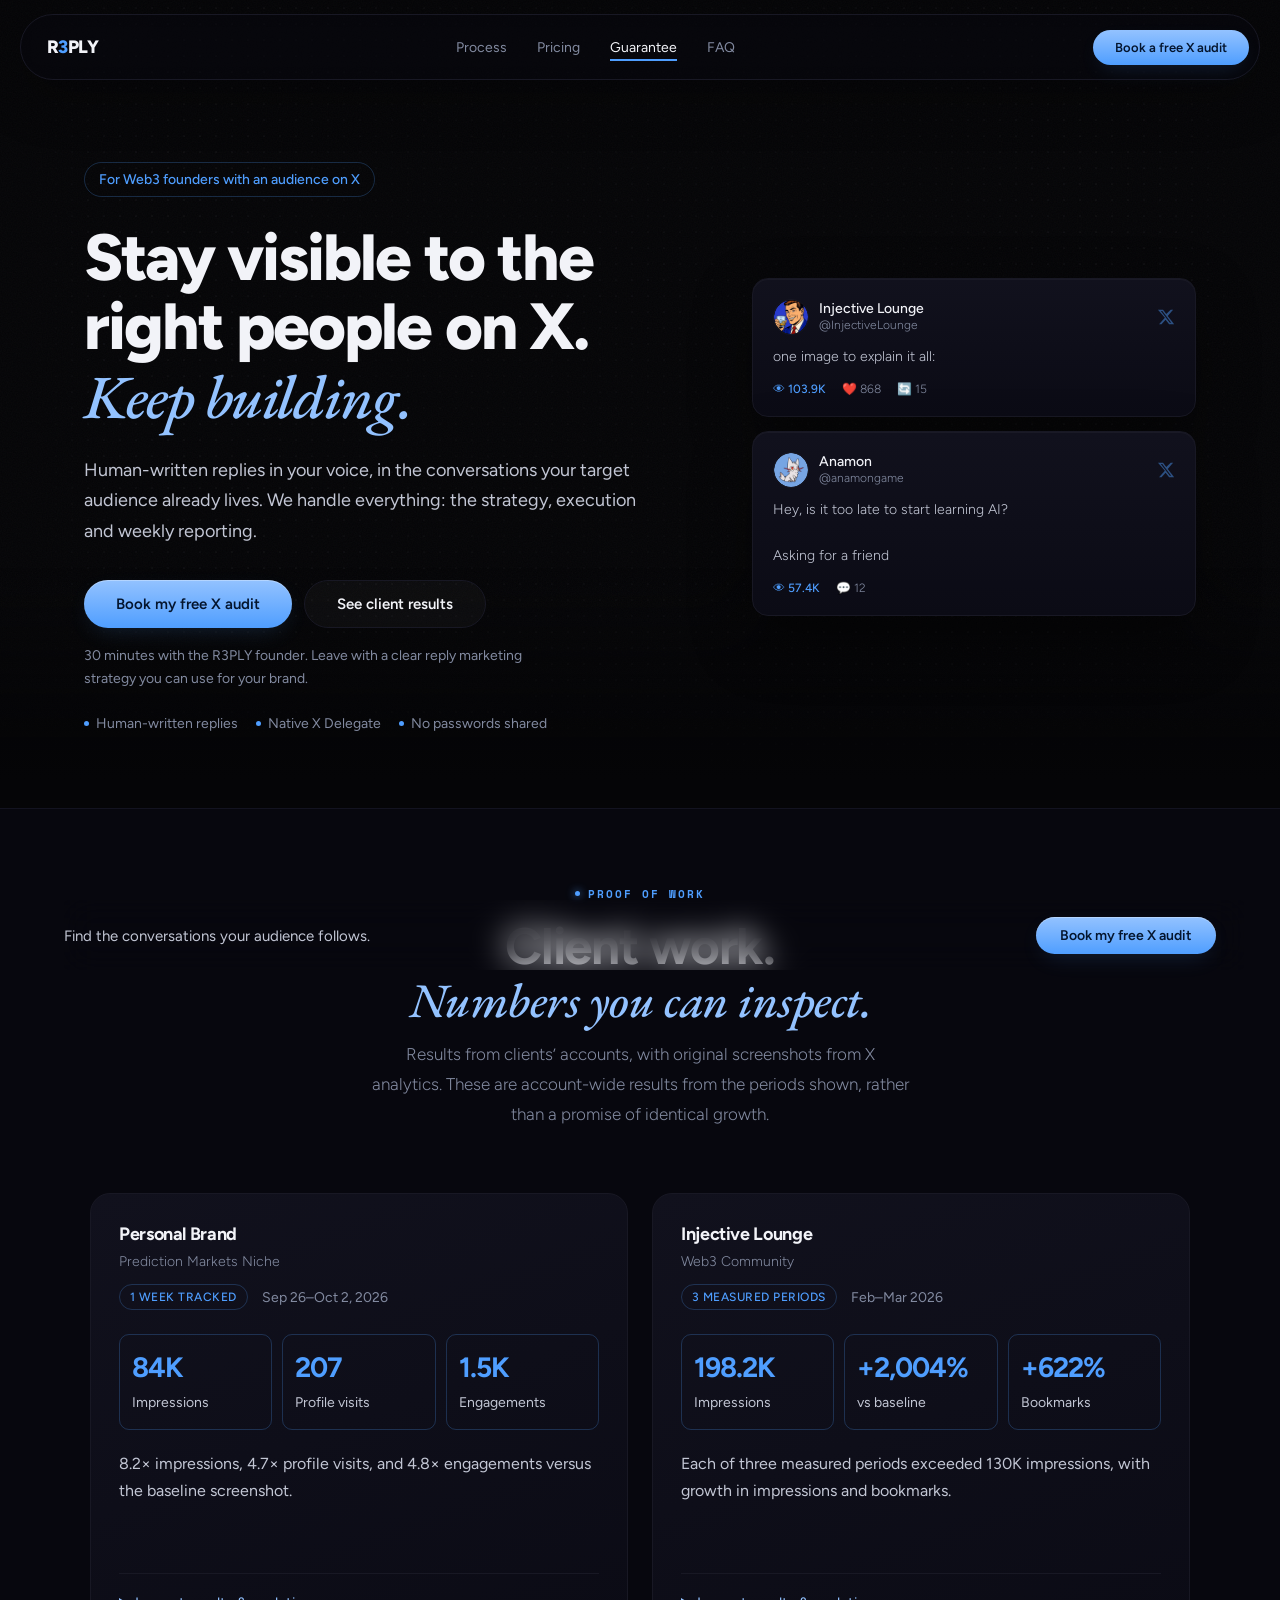
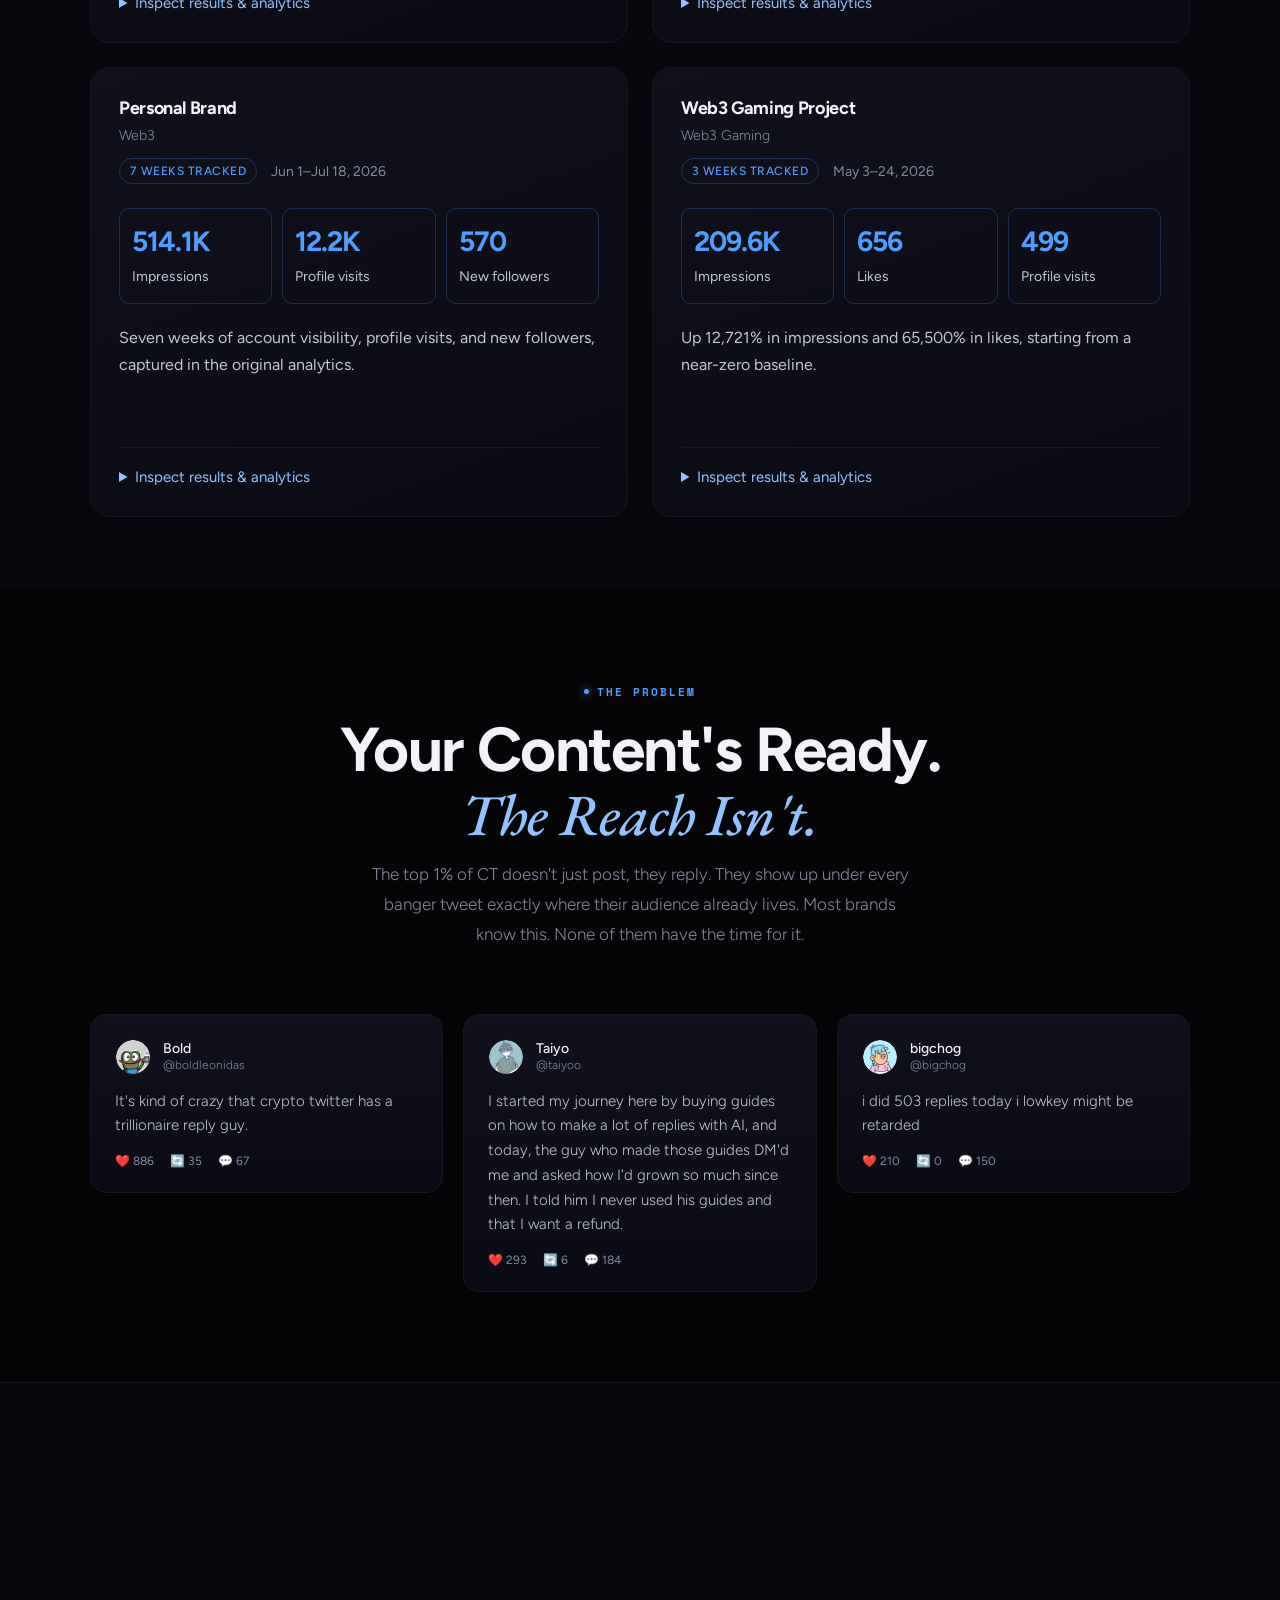
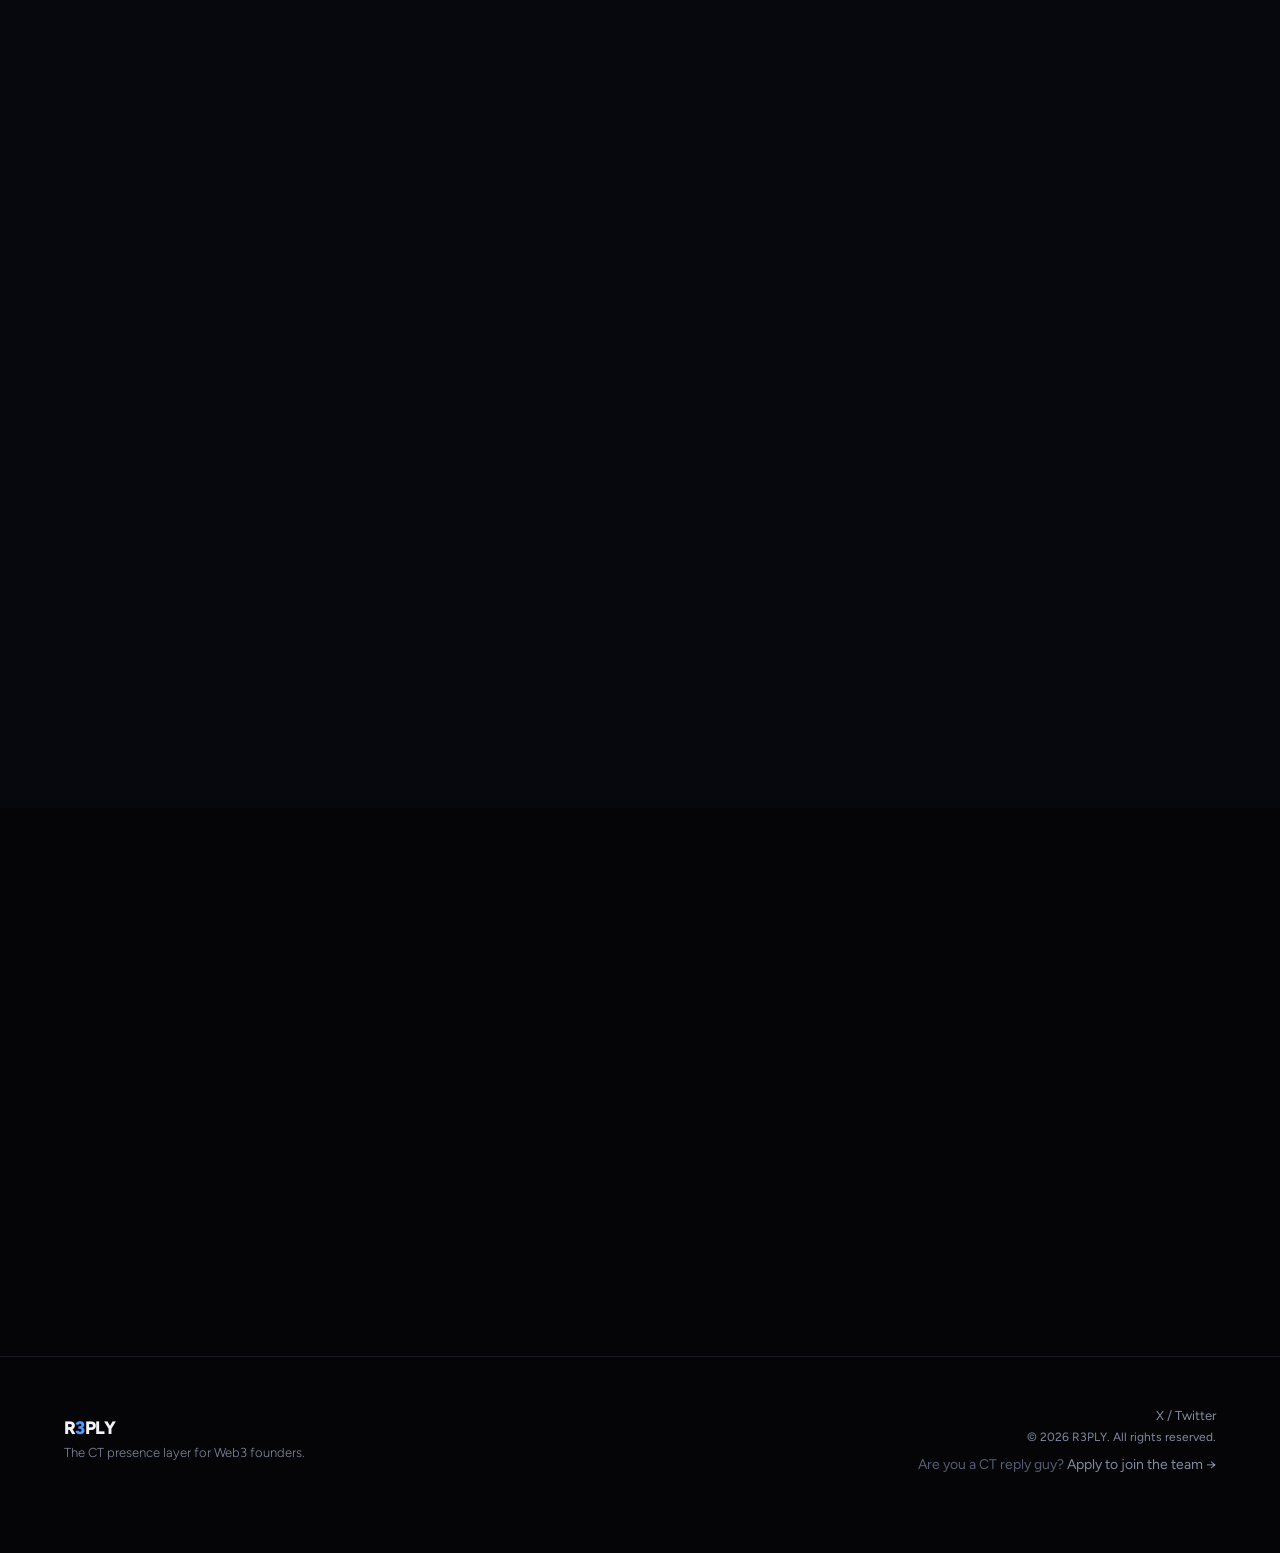
==== commit bbd1f605: "Refine case study introduction copy" ====
--- a/index.html
+++ b/index.html
@@ -1063,7 +1063,7 @@
       <div class="s-intro">
         <span class="eyebrow reveal">PROOF OF WORK</span>
         <h2 class="h-lg reveal" id="proof-title">Client work.<br><em class="accent">Numbers you can inspect.</em></h2>
-        <p class="s-body reveal">Four client accounts, with original screenshots from X analytics. These are account-wide results from the periods shown, rather than a promise of identical growth.</p>
+        <p class="s-body reveal">Results from clients’ accounts, with original screenshots from X analytics. These are account-wide results from the periods shown, rather than a promise of identical growth.</p>
       </div>
 
       <div class="proof-blocks">
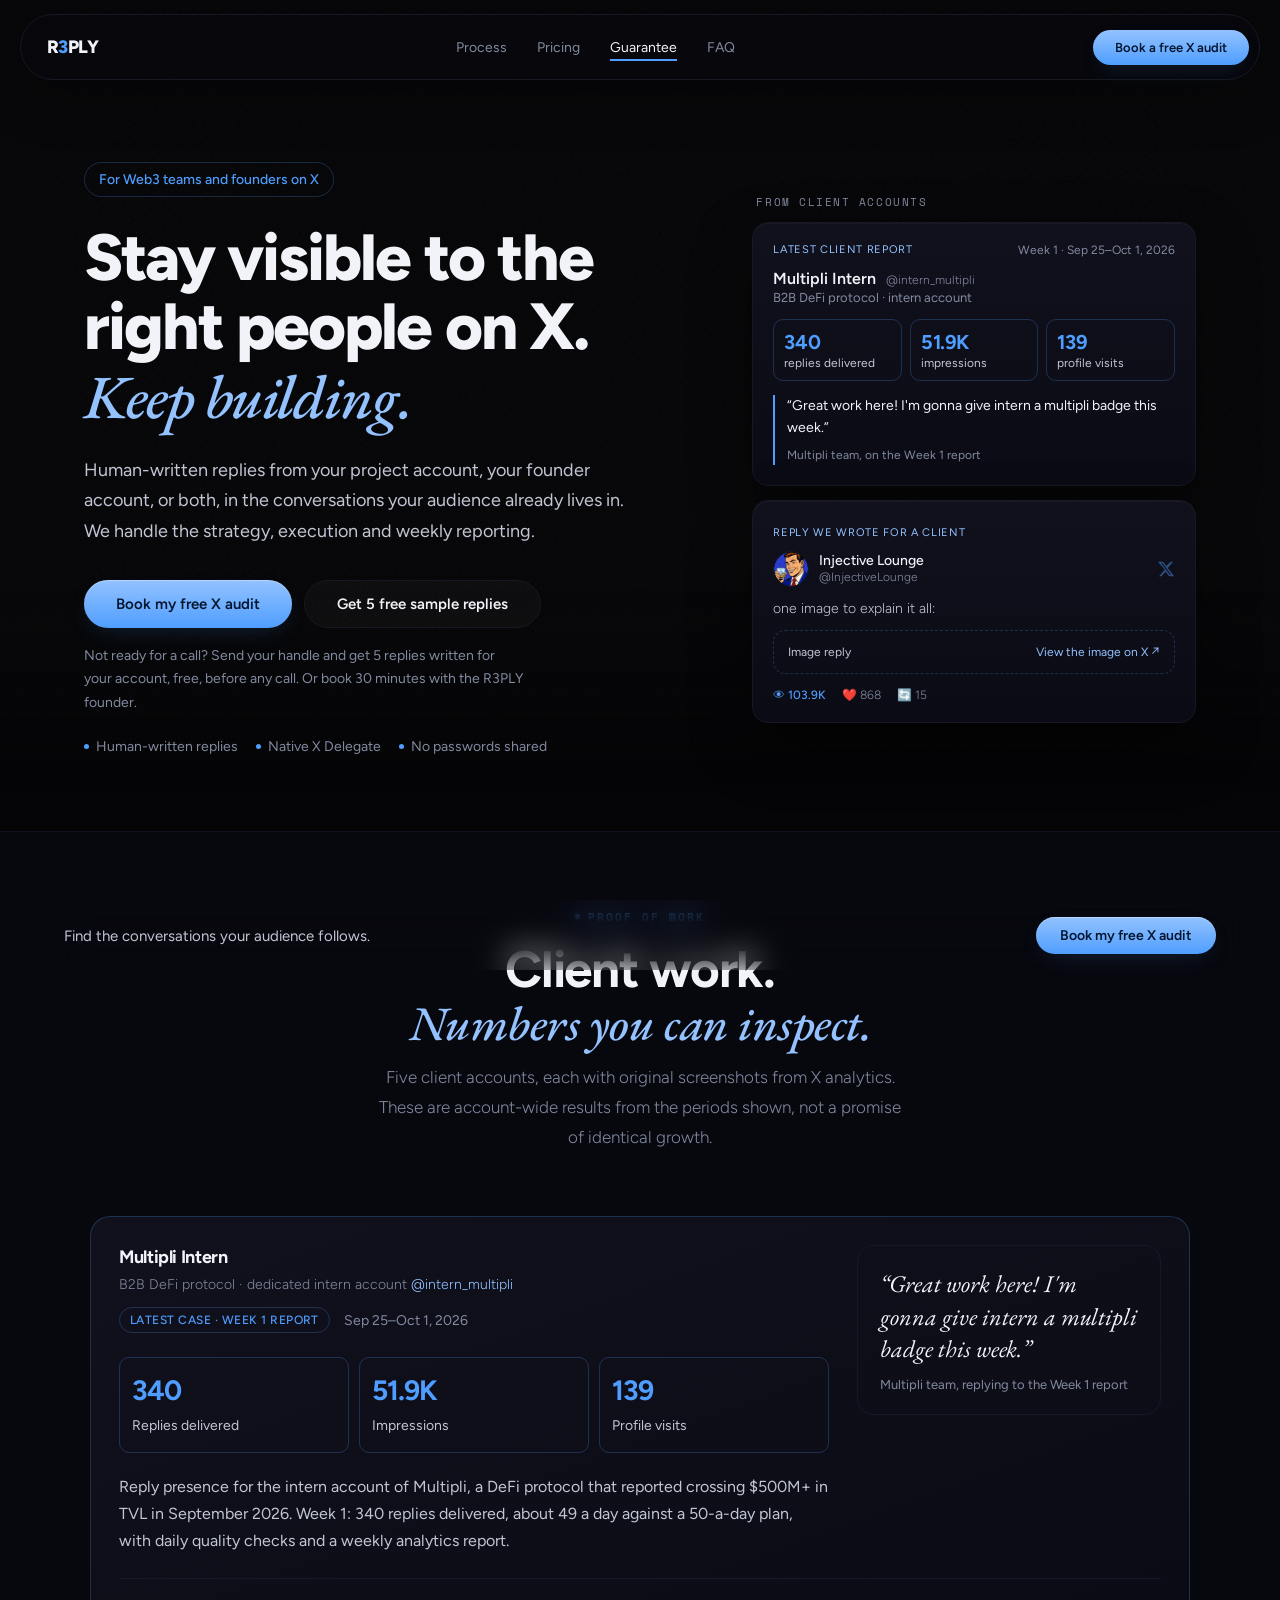
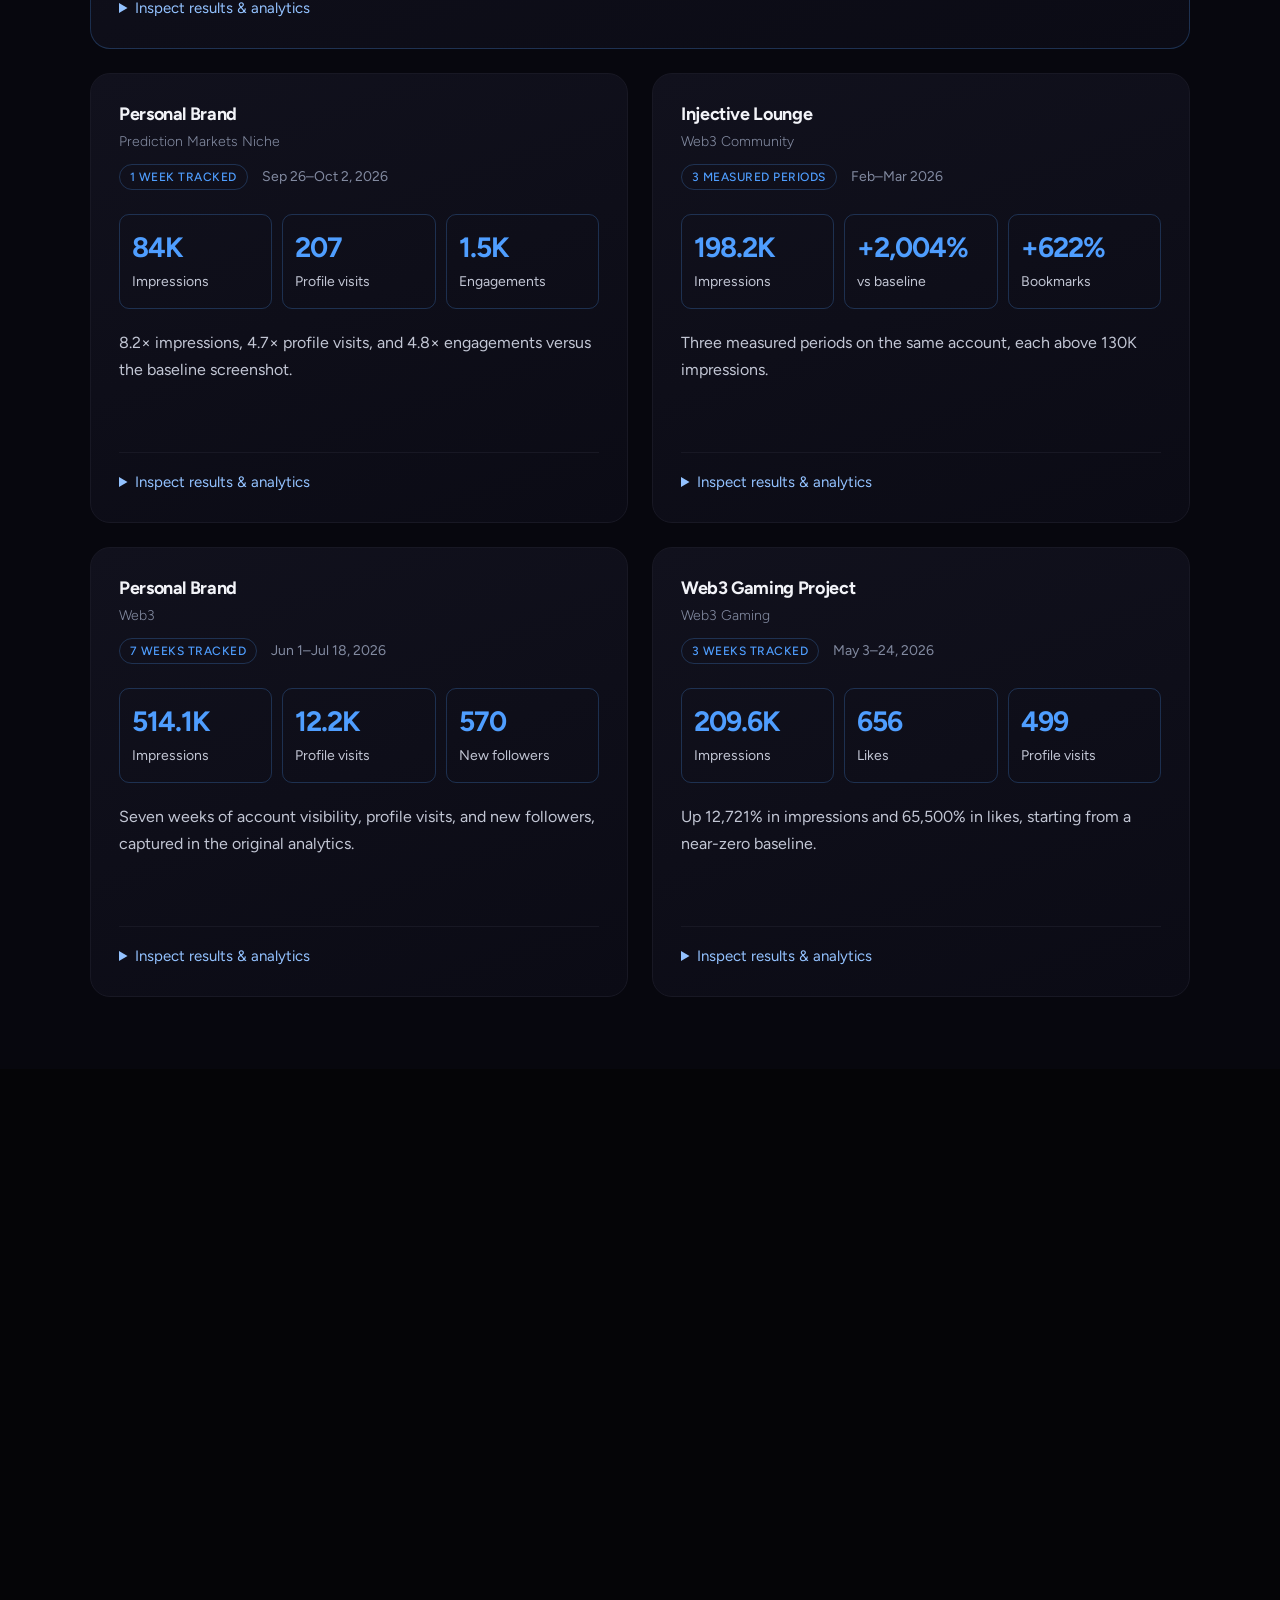
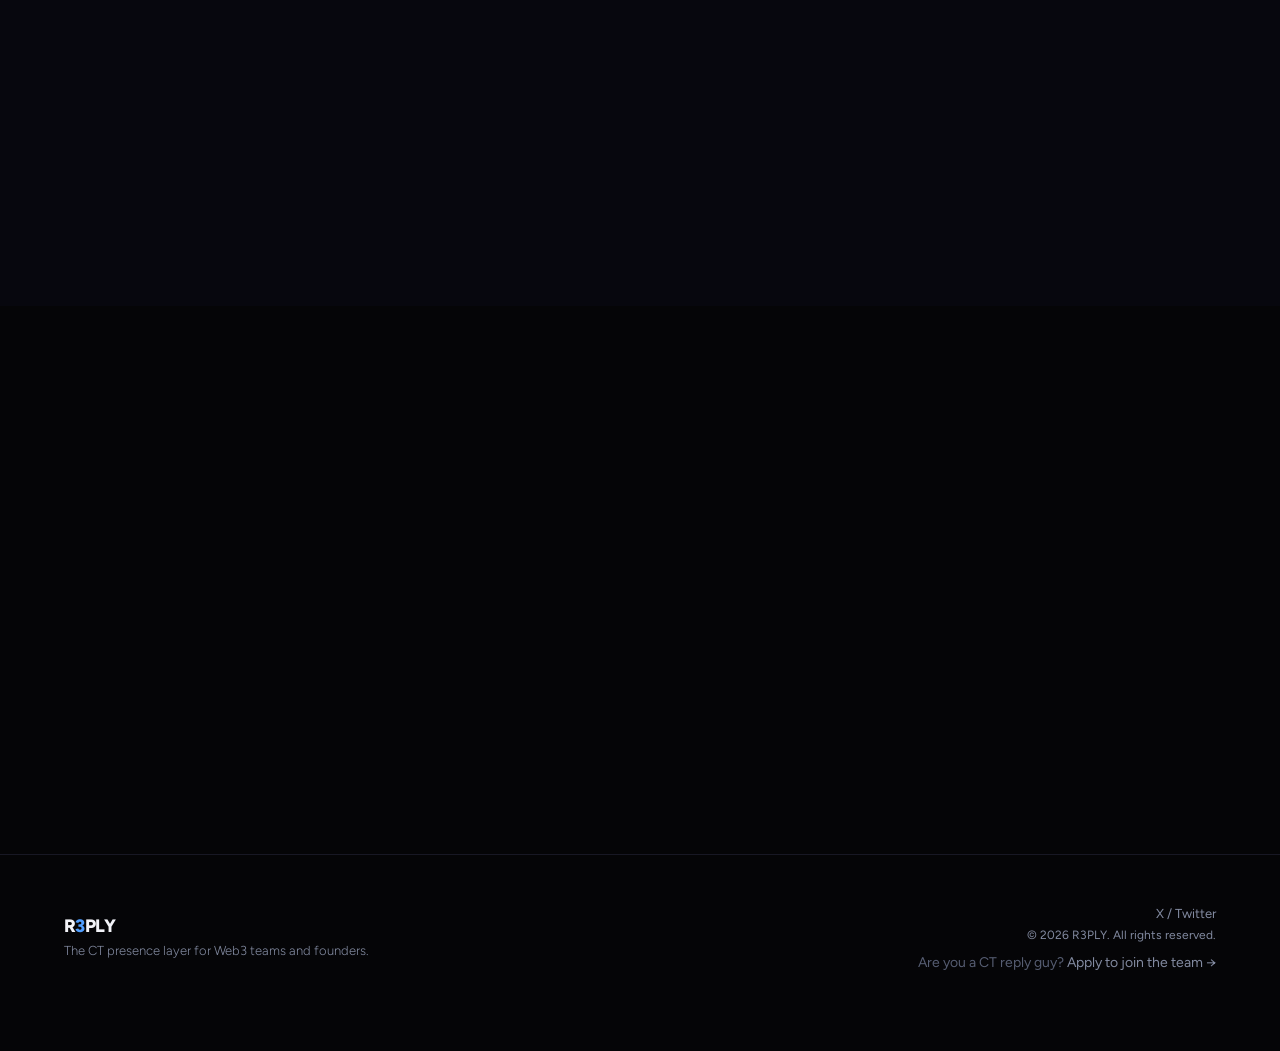
==== commit 012e55af: "Preview: sample-replies path, team buyer copy, Multipli proof, honesty and consistency fixes Co-Auth" ====
--- a/index.html
+++ b/index.html
@@ -3,18 +3,18 @@
 <head>
   <meta charset="UTF-8">
   <meta name="viewport" content="width=device-width, initial-scale=1.0">
-  <title>R3PLY - Daily replies for Web3 founders on X</title>
-  <meta name="description" content="Stay visible to the right people on X with daily human-written replies in your voice. Explore client results and book a free 30-minute X audit.">
-  <meta property="og:title" content="R3PLY - CT Presence for Web3 Founders">
-  <meta property="og:description" content="Daily human-written replies for Web3 founders. See client results and book a free 30-minute X audit.">
+  <title>R3PLY - Daily replies for Web3 teams and founders on X</title>
+  <meta name="description" content="Daily human-written replies for Web3 project accounts and founder accounts on X. See original client analytics, get 5 free sample replies, or book a free 30-minute X audit.">
+  <meta property="og:title" content="R3PLY - CT Presence for Web3 Teams and Founders">
+  <meta property="og:description" content="Daily human-written replies for Web3 teams and founders. See original client analytics and get 5 free sample replies.">
   <meta property="og:type" content="website">
   <meta property="og:image" content="https://r3ply.xyz/og-image.png">
   <meta name="twitter:card" content="summary_large_image">
   <meta name="theme-color" content="#050507">
-  <link rel="icon" type="image/png" sizes="96x96" href="/favicon-96x96.png">
-  <link rel="icon" type="image/png" sizes="192x192" href="/favicon.png">
-  <link rel="shortcut icon" href="/favicon.ico">
-  <link rel="apple-touch-icon" sizes="180x180" href="/apple-touch-icon.png">
+  <link rel="icon" type="image/png" sizes="96x96" href="favicon-96x96.png">
+  <link rel="icon" type="image/png" sizes="192x192" href="favicon.png">
+  <link rel="shortcut icon" href="favicon.ico">
+  <link rel="apple-touch-icon" sizes="180x180" href="apple-touch-icon.png">
   <link rel="preconnect" href="https://fonts.googleapis.com">
   <link rel="preconnect" href="https://fonts.gstatic.com" crossorigin>
   <link href="https://fonts.googleapis.com/css2?family=EB+Garamond:ital,wght@1,400;1,500;1,600&family=Figtree:wght@300;400;500;600;700;800&family=Space+Mono:wght@400;700&display=swap" rel="stylesheet">
@@ -975,8 +975,61 @@
       .hero-trust { gap: 10px 14px; }
     }
 
+    /* Preview: hero report card, labels, sample-replies path, buyer pain cards, featured case */
+    .hero-right-label { font-family: 'Space Mono', monospace; font-size: 11px; letter-spacing: .14em; text-transform: uppercase; color: var(--muted); margin: 0 0 12px 4px; }
+    .ct-card-label { display: inline-block; font-size: 11px; letter-spacing: .06em; text-transform: uppercase; color: var(--accent-300); margin-bottom: 12px; }
+    .ct-media { display: flex; align-items: center; justify-content: space-between; gap: 12px; margin: -4px 0 14px; padding: 14px; border: 1px dashed var(--accent-border); border-radius: 12px; background: rgba(var(--accent-rgb), .05); text-decoration: none; }
+    .ct-media-tag { font-size: 12px; color: var(--text-dim); }
+    .ct-media-cta { font-size: 12px; color: var(--accent-300); }
+    .ct-report-top { display: flex; justify-content: space-between; align-items: center; gap: 10px; margin-bottom: 12px; flex-wrap: wrap; }
+    .ct-report-tag { font-size: 11px; letter-spacing: .06em; text-transform: uppercase; color: var(--accent-300); }
+    .ct-report-range { font-size: 12px; color: var(--muted); }
+    .ct-report .ct-name { font-size: 16px; font-weight: 600; }
+    .ct-report .ct-handle { margin-left: 6px; }
+    .ct-report-sub { font-size: 13px; color: var(--muted); margin: 2px 0 14px; }
+    .ct-report-stats { display: grid; grid-template-columns: repeat(3, minmax(0,1fr)); gap: 8px; margin-bottom: 14px; }
+    .ct-report-stats div { display: flex; flex-direction: column; gap: 2px; padding: 10px; border: 1px solid var(--accent-border); border-radius: 10px; background: rgba(var(--accent-rgb), .04); }
+    .ct-report-stats b { font-size: 20px; color: var(--accent); letter-spacing: -.02em; }
+    .ct-report-stats span { font-size: 12px; color: var(--text-dim); }
+    .ct-quote { margin: 0; padding-left: 12px; border-left: 2px solid var(--accent); font-size: 14px; line-height: 1.6; color: var(--text); }
+    .ct-quote cite { display: block; margin-top: 6px; font-style: normal; font-size: 12px; color: var(--muted); }
+
+    #samples .si { padding-top: 56px; padding-bottom: 56px; }
+    .samples-wrap { display: grid; grid-template-columns: minmax(0, 1.25fr) minmax(0, .75fr); gap: 40px; align-items: center; max-width: 1100px; margin: 0 auto; padding: 40px; border-color: var(--accent-border); }
+    .samples-body { font-size: 17px; line-height: 1.7; color: var(--text-dim); margin: 16px 0 20px; max-width: 560px; }
+    .samples-steps { list-style: none; display: grid; gap: 10px; margin: 0; padding: 0; }
+    .samples-steps li { display: flex; gap: 12px; align-items: flex-start; font-size: 15px; line-height: 1.5; color: var(--text-dim); }
+    .samples-steps b { flex: 0 0 24px; height: 24px; border-radius: 50%; display: inline-flex; align-items: center; justify-content: center; font-size: 12px; color: var(--accent); border: 1px solid var(--accent-border); }
+    .samples-actions { display: flex; flex-direction: column; gap: 14px; }
+    .samples-note { font-size: 14px; line-height: 1.6; color: var(--muted); margin: 0; }
+    .samples-alt { font-size: 14px; color: var(--accent-300); text-decoration: none; }
+    .samples-alt:hover { text-decoration: underline; text-underline-offset: 3px; }
+
+    .pain-kicker { display: block; font-family: 'Space Mono', monospace; font-size: 11px; letter-spacing: .12em; text-transform: uppercase; color: rgba(255,90,90,.75); margin-bottom: 12px; position: relative; }
+    .pain-title { font-size: 20px; line-height: 1.3; font-weight: 600; color: var(--text); margin: 0 0 10px; position: relative; }
+    .pain-card .pain-text { margin-bottom: 0; }
+
+    #proof .proof-case.proof-case-featured { grid-column: 1 / -1; min-height: 0; border-color: var(--accent-border); }
+    .proof-featured-grid { display: grid; grid-template-columns: minmax(0, 1.4fr) minmax(0, .6fr); gap: 28px; align-items: start; }
+    .proof-case .proof-niche a { color: var(--accent-300); text-decoration: none; }
+    .proof-quote { margin: 0; padding: 22px; border: 1px solid var(--border); border-radius: 16px; background: rgba(var(--accent-rgb), .05); }
+    .proof-quote blockquote { margin: 0; font-family: 'EB Garamond', serif; font-style: italic; font-size: 24px; line-height: 1.35; color: var(--text); }
+    .proof-quote figcaption { margin-top: 12px; font-size: 13px; color: var(--muted); }
+    .proof-case .proof-row.proof-row-2 { grid-template-columns: minmax(0, 1.6fr) minmax(0, .8fr); align-items: start; }
+    .proof-case .proof-comparison.proof-single th:first-child { width: 70%; }
+
+    @media (max-width: 1000px) {
+      .proof-featured-grid { grid-template-columns: 1fr; gap: 18px; }
+      .samples-wrap { grid-template-columns: 1fr; gap: 24px; padding: 28px; }
+    }
+    @media (max-width: 520px) {
+      .proof-case .proof-row.proof-row-2 { grid-template-columns: 1fr; }
+      .ct-report-stats b { font-size: 17px; }
+      .samples-wrap { padding: 22px; }
+    }
+
   </style>
-  <link rel="stylesheet" href="/case-study-template.css">
+  <link rel="stylesheet" href="case-study-template.css">
 </head>
 <body>
 
@@ -1014,15 +1067,15 @@
     <div class="hero-inner">
       <div class="hero-left">
         <div class="hero-tag">
-          For Web3 founders with an audience on X
+          For Web3 teams and founders on X
         </div>
         <h1 class="hero-heading">Stay visible to the<br>right people on X.<br><em>Keep building.</em></h1>
-        <p class="hero-sub">Human-written replies in your voice, in the conversations your target audience already lives. We handle everything: the strategy, execution and weekly reporting.</p>
+        <p class="hero-sub">Human-written replies from your project account, your founder account, or both, in the conversations your audience already lives in. We handle the strategy, execution and weekly reporting.</p>
         <div class="hero-ctas">
           <a href="#calendly" data-book-call class="btn btn-blue magnetic">Book my free X audit</a>
-          <a href="#proof" class="btn btn-ghost">See client results</a>
+          <a href="#samples" class="btn btn-ghost">Get 5 free sample replies</a>
         </div>
-        <p class="hero-call-note">30 minutes with the R3PLY founder. Leave with a clear reply marketing strategy you can use for your brand.</p>
+        <p class="hero-call-note">Not ready for a call? Send your handle and get 5 replies written for your account, free, before any call. Or book 30 minutes with the R3PLY founder.</p>
         <div class="hero-trust">
           <span class="trust-item">Human-written replies</span>
           <span class="trust-item">Native X Delegate</span>
@@ -1031,7 +1084,24 @@
       </div>
 
       <div class="hero-right hero-right-2card">
+        <p class="hero-right-label">From client accounts</p>
+        <div class="ct-card ct-report" data-tilt>
+          <span class="spotlight"></span>
+          <div class="ct-report-top">
+            <span class="ct-report-tag">Latest client report</span>
+            <span class="ct-report-range">Week 1 &middot; Sep 25&ndash;Oct 1, 2026</span>
+          </div>
+          <div class="ct-name">Multipli Intern <span class="ct-handle">@intern_multipli</span></div>
+          <div class="ct-report-sub">B2B DeFi protocol &middot; intern account</div>
+          <div class="ct-report-stats">
+            <div><b>340</b><span>replies delivered</span></div>
+            <div><b>51.9K</b><span>impressions</span></div>
+            <div><b>139</b><span>profile visits</span></div>
+          </div>
+          <blockquote class="ct-quote">&ldquo;Great work here! I'm gonna give intern a multipli badge this week.&rdquo;<cite>Multipli team, on the Week 1 report</cite></blockquote>
+        </div>
         <div class="ct-card" data-tilt>
+          <span class="ct-card-label">Reply we wrote for a client</span>
           <span class="spotlight"></span>
           <div class="ct-head">
             <div class="ct-avatar img-avatar"><img src="[data-uri]" alt="Injective Lounge"></div>
@@ -1039,19 +1109,9 @@
             <a href="https://x.com/InjectiveLounge/status/2019468306420236530?s=20" target="_blank" rel="noopener" class="ct-x-link"><svg class="ct-x-icon" width="18" height="18" viewBox="0 0 24 24" fill="var(--accent)"><path d="M18.244 2.25h3.308l-7.227 8.26 8.502 11.24H16.17l-4.714-6.231-5.401 6.231H2.738l7.737-8.852L1.254 2.25H8.08l4.259 5.626zm-1.161 17.52h1.833L7.084 4.126H5.117z"/></svg></a>
           </div>
           <p class="ct-text">one image to explain it all:</p>
+          <a class="ct-media" href="https://x.com/InjectiveLounge/status/2019468306420236530?s=20" target="_blank" rel="noopener"><span class="ct-media-tag">Image reply</span><span class="ct-media-cta">View the image on X &#8599;</span></a>
           <div class="ct-stats"><span class="ct-imp">👁 103.9K</span><span>❤️ 868</span><span>🔄 15</span></div>
         </div>
-        <div class="ct-card" data-tilt>
-          <span class="spotlight"></span>
-          <div class="ct-head">
-            <div class="ct-avatar img-avatar"><img src="[data-uri]" alt="anamongame"></div>
-            <div class="ct-meta"><div class="ct-name">Anamon</div><div class="ct-handle">@anamongame</div></div>
-            <a href="https://x.com/anamongame/status/2051634578612191573?s=20" target="_blank" rel="noopener" class="ct-x-link"><svg class="ct-x-icon" width="18" height="18" viewBox="0 0 24 24" fill="var(--accent)"><path d="M18.244 2.25h3.308l-7.227 8.26 8.502 11.24H16.17l-4.714-6.231-5.401 6.231H2.738l7.737-8.852L1.254 2.25H8.08l4.259 5.626zm-1.161 17.52h1.833L7.084 4.126H5.117z"/></svg></a>
-          </div>
-          <p class="ct-text">Hey, is it too late to start learning AI?<br><br>Asking for a friend</p>
-          <div class="ct-stats"><span class="ct-imp">👁 57.4K</span><span>💬 12</span></div>
-        </div>
-      </div>
     </div>
   </header>
 
@@ -1063,10 +1123,66 @@
       <div class="s-intro">
         <span class="eyebrow reveal">PROOF OF WORK</span>
         <h2 class="h-lg reveal" id="proof-title">Client work.<br><em class="accent">Numbers you can inspect.</em></h2>
-        <p class="s-body reveal">Results from clients’ accounts, with original screenshots from X analytics. These are account-wide results from the periods shown, rather than a promise of identical growth.</p>
+        <p class="s-body reveal">Five client accounts, each with original screenshots from X analytics. These are account-wide results from the periods shown, not a promise of identical growth.</p>
       </div>
 
       <div class="proof-blocks">
+<article class="proof-block proof-case proof-case-featured" aria-labelledby="case-multipli">
+          <div class="proof-featured-grid">
+            <div class="proof-featured-main">
+              <div class="proof-label-row">
+                <h3 class="proof-client" id="case-multipli">Multipli Intern</h3>
+                <span class="proof-niche">B2B DeFi protocol &middot; dedicated intern account <a href="https://x.com/intern_multipli" target="_blank" rel="noopener">@intern_multipli</a></span>
+              </div>
+              <div class="proof-case-meta">
+                <span class="proof-pill">Latest case &middot; Week 1 report</span>
+                <p class="proof-period">Sep 25&ndash;Oct 1, 2026</p>
+              </div>
+              <div class="proof-stats"><div class="proof-stat"><span class="proof-stat-val">340</span><span class="proof-stat-lbl">Replies delivered</span></div>
+<div class="proof-stat"><span class="proof-stat-val">51.9K</span><span class="proof-stat-lbl">Impressions</span></div>
+<div class="proof-stat"><span class="proof-stat-val">139</span><span class="proof-stat-lbl">Profile visits</span></div></div>
+              <p class="proof-description">Reply presence for the intern account of Multipli, a DeFi protocol that reported crossing $500M+ in TVL in September 2026. Week 1: 340 replies delivered, about 49 a day against a 50-a-day plan, with daily quality checks and a weekly analytics report.</p>
+            </div>
+            <figure class="proof-quote">
+              <blockquote>&ldquo;Great work here! I'm gonna give intern a multipli badge this week.&rdquo;</blockquote>
+              <figcaption>Multipli team, replying to the Week 1 report</figcaption>
+            </figure>
+          </div>
+          <details class="proof-details">
+            <summary>Inspect results &amp; analytics</summary>
+            <p class="proof-evidence-note">Account-wide X analytics for Sep 25&ndash;Oct 1, 2026. The 53 &ldquo;Replies&rdquo; in X analytics count replies the account received, separate from the 340 replies our team posted. X shows rounded comparison percentages (about +6K% impressions) and a 0.9% engagement rate, down 71%. The TVL figure describes the client protocol, not a result of our replies.</p>
+            <div class="proof-row proof-row-2" data-proof-row><button type="button" class="proof-shot glass-card"
+              data-group="multipli" data-index="0"
+              data-client="Multipli Intern &middot; B2B DeFi"
+              data-range="Week 1 &middot; Sep 25&ndash;Oct 1, 2026"
+              data-stats="340 replies delivered &middot; 51.9K impressions &middot; 139 profile visits &middot; 478 engagements"
+              aria-label="Open Multipli Intern Week 1 analytics screenshot, Sep 25 to Oct 1, 2026">
+              <img src="assets/proof-multipli-week1.jpg" alt="Multipli Intern X analytics, Sep 25 to Oct 1, 2026: 51.9K impressions, 139 profile visits, 478 engagements" loading="lazy" width="1276" height="993">
+              <span class="proof-cap">Week 1 &middot; Sep 25&ndash;Oct 1, 2026</span>
+            </button><button type="button" class="proof-shot glass-card"
+              data-group="multipli" data-index="1"
+              data-client="Multipli Intern &middot; client feedback"
+              data-range="Reply to the Week 1 report"
+              data-stats="&ldquo;Great work here! I'm gonna give intern a multipli badge this week.&rdquo;"
+              aria-label="Open the Multipli team's original reply to the Week 1 report">
+              <img src="assets/proof-multipli-feedback.png" alt="Original message from the Multipli team: Great work here! I'm gonna give intern a multipli badge this week" loading="lazy" width="345" height="158">
+              <span class="proof-cap">Original client reply</span>
+            </button></div>
+            <h4 class="proof-expanded-heading">Week 1 metrics</h4>
+            <table class="proof-comparison proof-single" aria-label="Multipli Intern Week 1 metrics">
+              <thead><tr><th scope="col">Metric</th><th scope="col">Week 1</th></tr></thead>
+              <tbody><tr><th scope="row">Replies delivered by R3PLY</th><td>340</td></tr>
+<tr><th scope="row">Impressions</th><td>51.9K</td></tr>
+<tr><th scope="row">Profile visits</th><td>139</td></tr>
+<tr><th scope="row">Engagements</th><td>478</td></tr>
+<tr><th scope="row">Likes</th><td>272</td></tr>
+<tr><th scope="row">Replies (X analytics)</th><td>53</td></tr>
+<tr><th scope="row">Reposts</th><td>7</td></tr>
+<tr class="proof-rate"><th scope="row">Engagement rate</th><td>0.9%</td></tr></tbody>
+            </table>
+          </details>
+        </article>
+
 <article class="proof-block proof-case" aria-labelledby="case-polymarket">
           <div class="proof-label-row">
             <h3 class="proof-client" id="case-polymarket">Personal Brand</h3>
@@ -1084,10 +1200,10 @@
             <summary>Inspect results &amp; analytics</summary>
             <p class="proof-evidence-note">Baseline: Sep 20–26. Trial: Sep 26–Oct 2, 2026. The windows share Sep 26. Multiples are approximate because X rounds larger totals. Engagement rate moved from 3% to 1.8%.</p>
             <div class="proof-row" data-proof-row><button type="button" class="proof-shot glass-card" data-group="polymarket" data-index="0" data-client="Personal Brand · Prediction Markets Niche" data-range="Baseline screenshot · Sep 20–26, 2026" data-stats="10.3K impressions · 44 profile visits · 312 engagements · 3% engagement rate" aria-label="Open original Prediction Markets Niche baseline analytics screenshot, September 20 to 26, 2026">
-                <img src="/assets/polymarket-before.png" alt="Original baseline X analytics for September 20–26, 2026: 10.3K impressions, 44 profile visits and 312 engagements" loading="lazy" width="1246" height="1000">
+                <img src="assets/polymarket-before.png" alt="Original baseline X analytics for September 20–26, 2026: 10.3K impressions, 44 profile visits and 312 engagements" loading="lazy" width="1246" height="1000">
                 <span class="proof-cap">Baseline · Sep 20–26, 2026</span>
               </button><button type="button" class="proof-shot glass-card" data-group="polymarket" data-index="1" data-client="Personal Brand · Prediction Markets Niche" data-range="Trial screenshot · Sep 26–Oct 2, 2026" data-stats="84K impressions · 207 profile visits · 1.5K engagements · 1.8% engagement rate" aria-label="Open original Prediction Markets Niche trial analytics screenshot, September 26 to October 2, 2026">
-                <img src="/assets/polymarket-after.png" alt="Original trial X analytics for September 26–October 2, 2026: 84K impressions, 207 profile visits and 1.5K engagements" loading="lazy" width="1256" height="994">
+                <img src="assets/polymarket-after.png" alt="Original trial X analytics for September 26–October 2, 2026: 84K impressions, 207 profile visits and 1.5K engagements" loading="lazy" width="1256" height="994">
                 <span class="proof-cap">Trial · Sep 26–Oct 2, 2026</span>
               </button></div>
             <h4 class="proof-expanded-heading">All tracked metrics</h4>
@@ -1117,10 +1233,10 @@
           <div class="proof-stats"><div class="proof-stat"><span class="proof-stat-val">198.2K</span><span class="proof-stat-lbl">Impressions</span></div>
 <div class="proof-stat"><span class="proof-stat-val">+2,004%</span><span class="proof-stat-lbl">vs baseline</span></div>
 <div class="proof-stat"><span class="proof-stat-val">+622%</span><span class="proof-stat-lbl">Bookmarks</span></div></div>
-          <p class="proof-description">Each of three measured periods exceeded 130K impressions, with growth in impressions and bookmarks.</p>
+          <p class="proof-description">Three measured periods on the same account, each above 130K impressions.</p>
           <details class="proof-details">
             <summary>Inspect results &amp; analytics</summary>
-            <p class="proof-evidence-note">Three snapshots from the same account: Feb 1–6, Feb 10–17, and Feb 26–Mar 5, 2026. Headline numbers are from the first snapshot.</p>
+            <p class="proof-evidence-note">Three snapshots from the same account: Feb 1–6, Feb 10–17, and Feb 26–Mar 5, 2026. Headline numbers are from the first snapshot. The second snapshot shows impressions down 26% against X&rsquo;s comparison period, while profile visits and new follows rose.</p>
             <div class="proof-row" data-proof-row><button type="button" class="proof-shot glass-card"
               data-group="injective" data-index="0"
               data-client="Injective Lounge"
@@ -1212,32 +1328,56 @@
   </section>
 
 
+  <!-- SAMPLE REPLIES: low-friction path before a call -->
+  <section class="sw" id="samples" aria-labelledby="samples-title">
+    <div class="si">
+      <div class="samples-wrap glass-card reveal">
+        <div class="samples-copy">
+          <span class="eyebrow">Before any call</span>
+          <h2 class="h-md" id="samples-title">See replies written for <em class="accent">your account</em> first.</h2>
+          <p class="samples-body">Send your X handle. We pick 5 live threads your audience is reading and write 5 replies in your voice within 24 hours. Nothing gets posted, and you don&rsquo;t need to book anything.</p>
+          <ul class="samples-steps">
+            <li><b>1</b><span>Send your handle, team or personal account, and who you want to reach</span></li>
+            <li><b>2</b><span>We draft 5 replies under real threads in your niche</span></li>
+            <li><b>3</b><span>You judge the voice before deciding anything</span></li>
+          </ul>
+        </div>
+        <div class="samples-actions">
+          <!-- TODO: point this to the Tally sample-request form (handle, team/personal, Telegram, monthly budget range) -->
+          <a href="https://x.com/shynxbt" target="_blank" rel="noopener" class="btn btn-blue btn-lg btn-full" data-sample-request>Get 5 free sample replies</a>
+          <p class="samples-note">Opens a DM with @shynxbt, the R3PLY founder. Send your handle and you&rsquo;ll get the replies back within 24 hours.</p>
+          <a href="#calendly" data-book-call class="samples-alt">Prefer a call? Book the free 30-minute X audit &rarr;</a>
+        </div>
+      </div>
+    </div>
+  </section>
+
   <!-- PROBLEM -->
   <section class="sw" id="problem" aria-labelledby="problem-title">
     <div class="si">
       <div class="s-intro">
         <span class="eyebrow reveal">The Problem</span>
         <h2 class="h-lg reveal" id="problem-title">Your Content's Ready.<br><em class="accent">The Reach Isn't.</em></h2>
-        <p class="s-body reveal">The top 1% of CT doesn't just post, they reply. They show up under every banger tweet exactly where their audience already lives. Most brands know this. None of them have the time for it.</p>
+        <p class="s-body reveal">The top accounts on CT don't just post, they reply. They show up under the posts their audience already reads. Most teams know this. Nobody on the team has the hours for it.</p>
       </div>
       <div class="pain-grid">
         <article class="glass-card pain-card reveal s1" data-tilt>
           <span class="spotlight"></span>
-          <div class="pain-head"><div class="pain-avatar img-avatar"><img src="[data-uri]" alt="Bold"></div><div><div class="pain-name">Bold</div><div class="pain-handle">@boldleonidas</div></div></div>
-          <p class="pain-text">It's kind of crazy that crypto twitter has a trillionaire reply guy.</p>
-          <div class="pain-stats"><span>❤️ 886</span><span>🔄 35</span><span>💬 67</span></div>
+          <span class="pain-kicker">01 &middot; Reach</span>
+          <h3 class="pain-title">Your tweets die in an hour.</h3>
+          <p class="pain-text">A good post gets a few hundred views, then disappears. If nobody sees you under the bigger accounts in your niche, your own timeline is the only place you exist.</p>
         </article>
         <article class="glass-card pain-card reveal s2" data-tilt>
           <span class="spotlight"></span>
-          <div class="pain-head"><div class="pain-avatar img-avatar"><img src="[data-uri]" alt="Taiyo"></div><div><div class="pain-name">Taiyo</div><div class="pain-handle">@taiyoo</div></div></div>
-          <p class="pain-text">I started my journey here by buying guides on how to make a lot of replies with AI, and today, the guy who made those guides DM'd me and asked how I'd grown so much since then. I told him I never used his guides and that I want a refund.</p>
-          <div class="pain-stats"><span>❤️ 293</span><span>🔄 6</span><span>💬 184</span></div>
+          <span class="pain-kicker">02 &middot; Trust</span>
+          <h3 class="pain-title">Your account looks ghosted.</h3>
+          <p class="pain-text">Partners, investors and users check your replies before they answer your DM. A quiet week and an empty replies tab read as a slow project, even when the team ships daily.</p>
         </article>
         <article class="glass-card pain-card reveal s3" data-tilt>
           <span class="spotlight"></span>
-          <div class="pain-head"><div class="pain-avatar img-avatar"><img src="[data-uri]" alt="bigchog"></div><div><div class="pain-name">bigchog</div><div class="pain-handle">@bigchog</div></div></div>
-          <p class="pain-text">i did 503 replies today i lowkey might be retarded</p>
-          <div class="pain-stats"><span>❤️ 210</span><span>🔄 0</span><span>💬 150</span></div>
+          <span class="pain-kicker">03 &middot; Burned before</span>
+          <h3 class="pain-title">Cheap SMM made it worse.</h3>
+          <p class="pain-text">Generic replies, engagement pods and AI slop under your name cost more than silence. That&rsquo;s why most teams stop handing the account to anyone.</p>
         </article>
       </div>
     </div>
@@ -1257,7 +1397,7 @@
           <div class="comp-list">
             <div class="comp-item"><span class="comp-icon">✗</span><span>Leaving growth on the table by posting without replying</span></div>
             <div class="comp-item"><span class="comp-icon">✗</span><span>2-4 hours a day wasted on CT instead of building</span></div>
-            <div class="comp-item"><span class="comp-icon">✗</span><span>Regular Reply Guys damage brand with low-quality slop</span></div>
+            <div class="comp-item"><span class="comp-icon">✗</span><span>Cheap reply services damage your brand with low-quality slop</span></div>
             <div class="comp-item"><span class="comp-icon">✗</span><span>Inconsistent presence, invisible when it matters most</span></div>
             <div class="comp-item"><span class="comp-icon">✗</span><span>No way to track what's actually driving growth</span></div>
           </div>
@@ -1286,10 +1426,10 @@
       </div>
       <div class="timeline">
         <div class="t-step"><span class="step-num">01</span><div class="t-dot">01</div><div class="t-content"><div class="t-title">Voice Onboarding</div><div class="t-body">30-minute call. We learn how you think, what you believe, and how you naturally speak on CT. We study your past posts and takes right after.</div></div></div>
-        <div class="t-step"><span class="step-num">02</span><div class="t-dot">02</div><div class="t-content"><div class="t-title">Target Thread Monitoring</div><div class="t-body">We identify the 20-30 accounts your ideal audience follows, VCs, founders, analysts, KOLs in your niche. Every time they post, we're watching.</div></div></div>
-        <div class="t-step"><span class="step-num">03</span><div class="t-dot">03</div><div class="t-content"><div class="t-title">Reply Drafting</div><div class="t-body">Our CT-native reply guy drafts sharp, opinionated replies in your voice. No filler. No AI slop. Every reply sounds like you had a real take on it.</div></div></div>
+        <div class="t-step"><span class="step-num">02</span><div class="t-dot">02</div><div class="t-content"><div class="t-title">Target Thread Monitoring</div><div class="t-body">We identify the 20-50 accounts your ideal audience follows, VCs, founders, analysts, KOLs in your niche. Every time they post, we're watching.</div></div></div>
+        <div class="t-step"><span class="step-num">03</span><div class="t-dot">03</div><div class="t-content"><div class="t-title">Reply Drafting</div><div class="t-body">A CT-native writer drafts sharp, opinionated replies in your voice. No filler. No AI slop. Every reply sounds like you had a real take on it.</div></div></div>
         <div class="t-step"><span class="step-num">04</span><div class="t-dot">04</div><div class="t-content"><div class="t-title">Posting via X Delegate</div><div class="t-body">Replies go live through X's official Delegate feature. Your account. Your name. Our execution. Zero passwords involved, ever.</div></div></div>
-        <div class="t-step"><span class="step-num">05</span><div class="t-dot">05</div><div class="t-content"><div class="t-title">Weekly Optimization</div><div class="t-body">We review which replies drove the most profile visits, follows, and DMs. We double down on what's working. You get a clean report every Friday.</div></div></div>
+        <div class="t-step"><span class="step-num">05</span><div class="t-dot">05</div><div class="t-content"><div class="t-title">Weekly Optimization</div><div class="t-body">We review which replies drove the most profile visits, follows, and DMs. We double down on what's working. You get a clean report every Sunday.</div></div></div>
       </div>
     </div>
   </section>
@@ -1325,13 +1465,14 @@
           <div class="pricing-glow"></div>
           <div class="pricing-inner">
             <div class="pricing-label">What's Included</div>
-            <p class="pricing-desc">Daily, consistent replies in your exact voice, to the accounts your audience follows most. Volume and cadence scoped to fit your goals.</p>
+            <p class="pricing-desc">Daily, consistent replies in your exact voice, to the accounts your audience follows most. Works for a project account, a founder account, or both. Volume and cadence scoped to fit your goals.</p>
             <ul class="pricing-feats">
               <li>Daily, consistent CT replies</li>
+              <li>Project, founder or intern accounts</li>
               <li>Voice onboarding call included</li>
               <li>Native X Delegate access, no passwords</li>
-              <li>Target thread monitoring, 20-30 accounts</li>
-              <li>Weekly performance report every weekend</li>
+              <li>Target thread monitoring, 20-50 accounts</li>
+              <li>Weekly performance report every Sunday</li>
               <li>30-day money-back guarantee</li>
               <li>Cancel anytime with 7 days notice</li>
             </ul>
@@ -1392,12 +1533,13 @@
       </div>
       <div class="faq-wrap">
         <details class="faq-item reveal"><summary>How does the Delegate feature work?</summary><div class="faq-a">X's native Delegate feature lets you authorize a trusted person to post on your account without sharing your password. Everything goes through X's official system, no third-party tools, no account risk. You keep full control and can revoke access any time.</div></details>
-        <details class="faq-item reveal"><summary>How do I know it won't sound like AI or a bot?</summary><div class="faq-a">Because it isn't. Every reply is written by a human who has studied your posts, your takes, and how you actually talk. In the first week we send drafts for your review, most clients can't tell the difference from their own writing. If a reply ever feels off, we rewrite it, no questions asked.</div></details>
-        <details class="faq-item reveal"><summary>How do you capture my voice?</summary><div class="faq-a">We start with a 30-minute call to understand what you need. Then we study your posts, opinions, humour, phrasing, and how you respond to people to map your voice and tonality. From there, we build a voice profile your reply guy uses from day one, so the replies already sound exactly like you.</div></details>
-        <details class="faq-item reveal"><summary>What accounts do you reply to?</summary><div class="faq-a">We identify the top 20-30 accounts your ideal audience follows, VCs, founders, analysts, KOLs in your niche. Every reply is strategically placed, not random. Quality of placement matters more than volume.</div></details>
-        <details class="faq-item reveal"><summary>How quickly will I see results?</summary><div class="faq-a">Most clients see a measurable uptick in profile visits and follower growth within 2-3 weeks. Deal flow and inbound DMs typically start appearing in weeks 4-6 as the presence compounds over time.</div></details>
+        <details class="faq-item reveal"><summary>How do I know it won't sound like AI or a bot?</summary><div class="faq-a">Because it isn't. Every reply is written by a human who has studied your posts, your takes, and how you actually talk. In the first week we send drafts for your review, so you can check the voice before anything runs on its own. If a reply ever feels off, we rewrite it, no questions asked.</div></details>
+        <details class="faq-item reveal"><summary>How do you capture my voice?</summary><div class="faq-a">We start with a 30-minute call to understand what you need. Then we study your posts, opinions, humour, phrasing, and how you respond to people to map your voice and tonality. From there, we build a voice profile your writer uses from day one, so the replies already sound exactly like you.</div></details>
+        <details class="faq-item reveal"><summary>Do you work with project accounts or only founders?</summary><div class="faq-a">Both. We run replies for project accounts, founder accounts, and branded intern accounts like Multipli&rsquo;s. Many teams start with one account and add the founder later.</div></details>
+        <details class="faq-item reveal"><summary>What accounts do you reply to?</summary><div class="faq-a">We identify the top 20-50 accounts your ideal audience follows, VCs, founders, analysts, KOLs in your niche. Every reply is strategically placed, not random. Quality of placement matters more than volume.</div></details>
+        <details class="faq-item reveal"><summary>How quickly will I see results?</summary><div class="faq-a">In client accounts so far, impressions and profile visits moved within the first one to three weeks; the reports above show the exact numbers. Inbound DMs and deals take longer and aren't guaranteed, so we report what moves every Sunday.</div></details>
         <details class="faq-item reveal"><summary>What if I want to pause or cancel?</summary><div class="faq-a">No lock-in. Cancel anytime with 7 days notice. We don't believe in trapping clients, we believe in results that make you want to stay.</div></details>
-        <details class="faq-item reveal"><summary>Can I see replies before they go live?</summary><div class="faq-a">Yes. We can set up a review workflow where you approve replies before they post. Most clients prefer letting us run it directly after the first week, once trust is established. Your call, always.</div></details>
+        <details class="faq-item reveal"><summary>Can I see replies before they go live?</summary><div class="faq-a">Yes. We can set up a review workflow where you approve replies before they post. Once the voice is dialed in after week one, you can switch to hands-off. Your call, always.</div></details>
       </div>
     </div>
   </section>
@@ -1419,12 +1561,12 @@
   <footer class="footer">
     <div>
       <div class="footer-logo">R<span>3</span>PLY</div>
-      <div class="footer-tagline">The CT presence layer for Web3 founders.</div>
+      <div class="footer-tagline">The CT presence layer for Web3 teams and founders.</div>
     </div>
     <div class="footer-right">
       <a href="https://x.com/shynxbt" class="footer-link" target="_blank" rel="noopener">X / Twitter</a>
       <div class="footer-copy">© 2026 R3PLY. All rights reserved.</div>
-      <div class="footer-writer-link">Are you a CT reply guy? <a href="/reply-guys/">Apply to join the team →</a></div>
+      <div class="footer-writer-link">Are you a CT reply guy? <a href="reply-guys/">Apply to join the team →</a></div>
     </div>
   </footer>
 
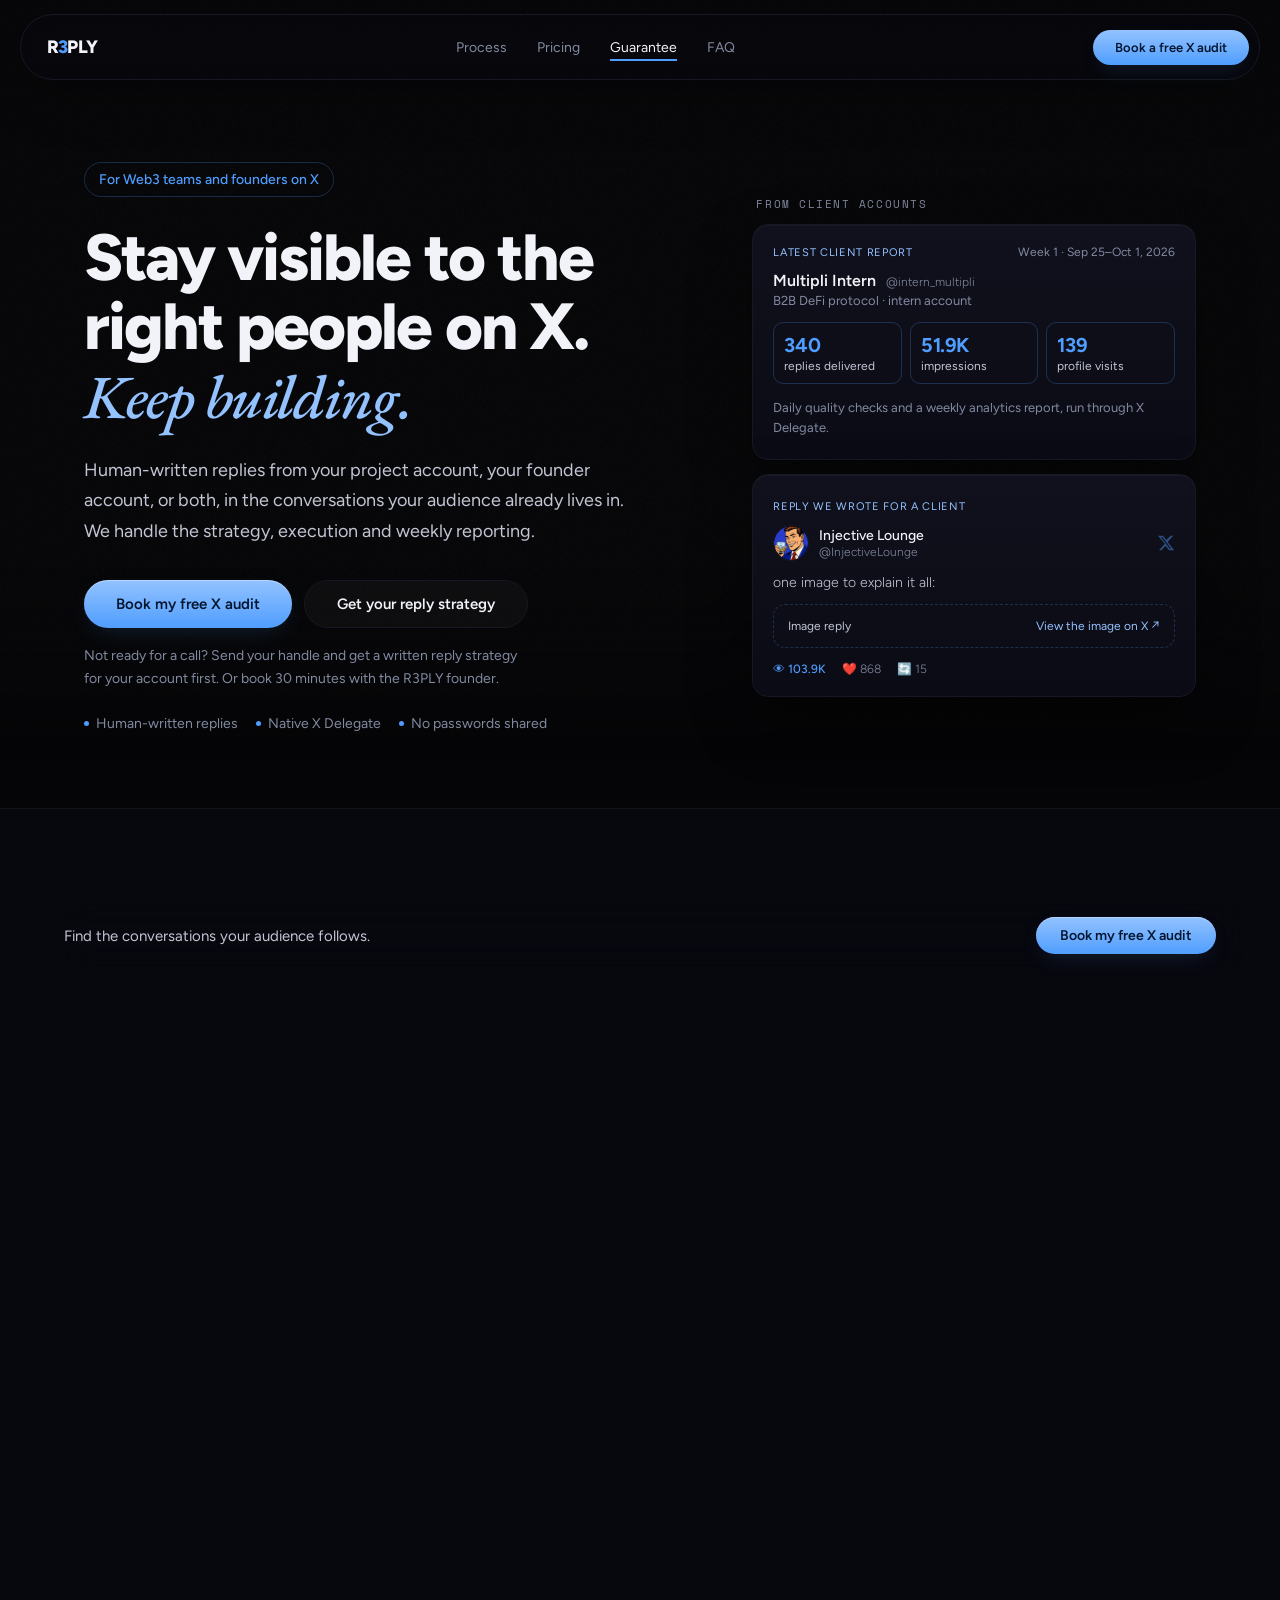
==== commit d0831d54: "Preview: reply-strategy offer, remove client message, no em dashes, problem copy Co-Authored-By: Cla" ====
--- a/index.html
+++ b/index.html
@@ -4,9 +4,9 @@
   <meta charset="UTF-8">
   <meta name="viewport" content="width=device-width, initial-scale=1.0">
   <title>R3PLY - Daily replies for Web3 teams and founders on X</title>
-  <meta name="description" content="Daily human-written replies for Web3 project accounts and founder accounts on X. See original client analytics, get 5 free sample replies, or book a free 30-minute X audit.">
+  <meta name="description" content="Daily human-written replies for Web3 project accounts and founder accounts on X. See original client analytics, get a free reply strategy for your account, or book a free 30-minute X audit.">
   <meta property="og:title" content="R3PLY - CT Presence for Web3 Teams and Founders">
-  <meta property="og:description" content="Daily human-written replies for Web3 teams and founders. See original client analytics and get 5 free sample replies.">
+  <meta property="og:description" content="Daily human-written replies for Web3 teams and founders. See original client analytics and get a free reply strategy for your account.">
   <meta property="og:type" content="website">
   <meta property="og:image" content="https://r3ply.xyz/og-image.png">
   <meta name="twitter:card" content="summary_large_image">
@@ -975,7 +975,7 @@
       .hero-trust { gap: 10px 14px; }
     }
 
-    /* Preview: hero report card, labels, sample-replies path, buyer pain cards, featured case */
+    /* Preview: hero report card, labels, reply-strategy path, buyer pain cards, featured case */
     .hero-right-label { font-family: 'Space Mono', monospace; font-size: 11px; letter-spacing: .14em; text-transform: uppercase; color: var(--muted); margin: 0 0 12px 4px; }
     .ct-card-label { display: inline-block; font-size: 11px; letter-spacing: .06em; text-transform: uppercase; color: var(--accent-300); margin-bottom: 12px; }
     .ct-media { display: flex; align-items: center; justify-content: space-between; gap: 12px; margin: -4px 0 14px; padding: 14px; border: 1px dashed var(--accent-border); border-radius: 12px; background: rgba(var(--accent-rgb), .05); text-decoration: none; }
@@ -991,10 +991,12 @@
     .ct-report-stats div { display: flex; flex-direction: column; gap: 2px; padding: 10px; border: 1px solid var(--accent-border); border-radius: 10px; background: rgba(var(--accent-rgb), .04); }
     .ct-report-stats b { font-size: 20px; color: var(--accent); letter-spacing: -.02em; }
     .ct-report-stats span { font-size: 12px; color: var(--text-dim); }
-    .ct-quote { margin: 0; padding-left: 12px; border-left: 2px solid var(--accent); font-size: 14px; line-height: 1.6; color: var(--text); }
-    .ct-quote cite { display: block; margin-top: 6px; font-style: normal; font-size: 12px; color: var(--muted); }
-
-    #samples .si { padding-top: 56px; padding-bottom: 56px; }
+    .ct-report-note { margin: 0; font-size: 13px; line-height: 1.6; color: var(--muted); }
+
+    #strategy .si { padding-top: 56px; padding-bottom: 56px; }
+    .strategy-flow { display: flex; flex-wrap: wrap; align-items: center; gap: 8px; font-size: 13px; color: var(--text-dim); }
+    .strategy-flow span { padding: 6px 10px; border: 1px solid var(--accent-border); border-radius: 999px; background: rgba(var(--accent-rgb), .05); }
+    .strategy-flow i { font-style: normal; color: var(--accent); }
     .samples-wrap { display: grid; grid-template-columns: minmax(0, 1.25fr) minmax(0, .75fr); gap: 40px; align-items: center; max-width: 1100px; margin: 0 auto; padding: 40px; border-color: var(--accent-border); }
     .samples-body { font-size: 17px; line-height: 1.7; color: var(--text-dim); margin: 16px 0 20px; max-width: 560px; }
     .samples-steps { list-style: none; display: grid; gap: 10px; margin: 0; padding: 0; }
@@ -1010,12 +1012,8 @@
     .pain-card .pain-text { margin-bottom: 0; }
 
     #proof .proof-case.proof-case-featured { grid-column: 1 / -1; min-height: 0; border-color: var(--accent-border); }
-    .proof-featured-grid { display: grid; grid-template-columns: minmax(0, 1.4fr) minmax(0, .6fr); gap: 28px; align-items: start; }
+    .proof-featured-grid { display: grid; grid-template-columns: minmax(0, 1.1fr) minmax(0, .9fr); gap: 28px; align-items: start; }
     .proof-case .proof-niche a { color: var(--accent-300); text-decoration: none; }
-    .proof-quote { margin: 0; padding: 22px; border: 1px solid var(--border); border-radius: 16px; background: rgba(var(--accent-rgb), .05); }
-    .proof-quote blockquote { margin: 0; font-family: 'EB Garamond', serif; font-style: italic; font-size: 24px; line-height: 1.35; color: var(--text); }
-    .proof-quote figcaption { margin-top: 12px; font-size: 13px; color: var(--muted); }
-    .proof-case .proof-row.proof-row-2 { grid-template-columns: minmax(0, 1.6fr) minmax(0, .8fr); align-items: start; }
     .proof-case .proof-comparison.proof-single th:first-child { width: 70%; }
 
     @media (max-width: 1000px) {
@@ -1023,7 +1021,6 @@
       .samples-wrap { grid-template-columns: 1fr; gap: 24px; padding: 28px; }
     }
     @media (max-width: 520px) {
-      .proof-case .proof-row.proof-row-2 { grid-template-columns: 1fr; }
       .ct-report-stats b { font-size: 17px; }
       .samples-wrap { padding: 22px; }
     }
@@ -1073,9 +1070,9 @@
         <p class="hero-sub">Human-written replies from your project account, your founder account, or both, in the conversations your audience already lives in. We handle the strategy, execution and weekly reporting.</p>
         <div class="hero-ctas">
           <a href="#calendly" data-book-call class="btn btn-blue magnetic">Book my free X audit</a>
-          <a href="#samples" class="btn btn-ghost">Get 5 free sample replies</a>
+          <a href="#strategy" class="btn btn-ghost">Get your reply strategy</a>
         </div>
-        <p class="hero-call-note">Not ready for a call? Send your handle and get 5 replies written for your account, free, before any call. Or book 30 minutes with the R3PLY founder.</p>
+        <p class="hero-call-note">Not ready for a call? Send your handle and get a written reply strategy for your account first. Or book 30 minutes with the R3PLY founder.</p>
         <div class="hero-trust">
           <span class="trust-item">Human-written replies</span>
           <span class="trust-item">Native X Delegate</span>
@@ -1098,7 +1095,7 @@
             <div><b>51.9K</b><span>impressions</span></div>
             <div><b>139</b><span>profile visits</span></div>
           </div>
-          <blockquote class="ct-quote">&ldquo;Great work here! I'm gonna give intern a multipli badge this week.&rdquo;<cite>Multipli team, on the Week 1 report</cite></blockquote>
+          <p class="ct-report-note">Daily quality checks and a weekly analytics report, run through X Delegate.</p>
         </div>
         <div class="ct-card" data-tilt>
           <span class="ct-card-label">Reply we wrote for a client</span>
@@ -1143,15 +1140,7 @@
 <div class="proof-stat"><span class="proof-stat-val">139</span><span class="proof-stat-lbl">Profile visits</span></div></div>
               <p class="proof-description">Reply presence for the intern account of Multipli, a DeFi protocol that reported crossing $500M+ in TVL in September 2026. Week 1: 340 replies delivered, about 49 a day against a 50-a-day plan, with daily quality checks and a weekly analytics report.</p>
             </div>
-            <figure class="proof-quote">
-              <blockquote>&ldquo;Great work here! I'm gonna give intern a multipli badge this week.&rdquo;</blockquote>
-              <figcaption>Multipli team, replying to the Week 1 report</figcaption>
-            </figure>
-          </div>
-          <details class="proof-details">
-            <summary>Inspect results &amp; analytics</summary>
-            <p class="proof-evidence-note">Account-wide X analytics for Sep 25&ndash;Oct 1, 2026. The 53 &ldquo;Replies&rdquo; in X analytics count replies the account received, separate from the 340 replies our team posted. X shows rounded comparison percentages (about +6K% impressions) and a 0.9% engagement rate, down 71%. The TVL figure describes the client protocol, not a result of our replies.</p>
-            <div class="proof-row proof-row-2" data-proof-row><button type="button" class="proof-shot glass-card"
+            <div class="proof-row proof-featured-shot" data-proof-row><button type="button" class="proof-shot glass-card"
               data-group="multipli" data-index="0"
               data-client="Multipli Intern &middot; B2B DeFi"
               data-range="Week 1 &middot; Sep 25&ndash;Oct 1, 2026"
@@ -1159,15 +1148,11 @@
               aria-label="Open Multipli Intern Week 1 analytics screenshot, Sep 25 to Oct 1, 2026">
               <img src="assets/proof-multipli-week1.jpg" alt="Multipli Intern X analytics, Sep 25 to Oct 1, 2026: 51.9K impressions, 139 profile visits, 478 engagements" loading="lazy" width="1276" height="993">
               <span class="proof-cap">Week 1 &middot; Sep 25&ndash;Oct 1, 2026</span>
-            </button><button type="button" class="proof-shot glass-card"
-              data-group="multipli" data-index="1"
-              data-client="Multipli Intern &middot; client feedback"
-              data-range="Reply to the Week 1 report"
-              data-stats="&ldquo;Great work here! I'm gonna give intern a multipli badge this week.&rdquo;"
-              aria-label="Open the Multipli team's original reply to the Week 1 report">
-              <img src="assets/proof-multipli-feedback.png" alt="Original message from the Multipli team: Great work here! I'm gonna give intern a multipli badge this week" loading="lazy" width="345" height="158">
-              <span class="proof-cap">Original client reply</span>
             </button></div>
+          </div>
+          <details class="proof-details">
+            <summary>Inspect results &amp; analytics</summary>
+            <p class="proof-evidence-note">Account-wide X analytics for Sep 25&ndash;Oct 1, 2026. The 53 &ldquo;Replies&rdquo; in X analytics count replies the account received, separate from the 340 replies our team posted. X shows rounded comparison percentages (about +6K% impressions) and a 0.9% engagement rate, down 71%. The TVL figure describes the client protocol, not a result of our replies.</p>
             <h4 class="proof-expanded-heading">Week 1 metrics</h4>
             <table class="proof-comparison proof-single" aria-label="Multipli Intern Week 1 metrics">
               <thead><tr><th scope="col">Metric</th><th scope="col">Week 1</th></tr></thead>
@@ -1328,24 +1313,27 @@
   </section>
 
 
-  <!-- SAMPLE REPLIES: low-friction path before a call -->
-  <section class="sw" id="samples" aria-labelledby="samples-title">
+  <!-- REPLY STRATEGY: low-friction path before a call -->
+  <section class="sw" id="strategy" aria-labelledby="strategy-title">
     <div class="si">
       <div class="samples-wrap glass-card reveal">
         <div class="samples-copy">
           <span class="eyebrow">Before any call</span>
-          <h2 class="h-md" id="samples-title">See replies written for <em class="accent">your account</em> first.</h2>
-          <p class="samples-body">Send your X handle. We pick 5 live threads your audience is reading and write 5 replies in your voice within 24 hours. Nothing gets posted, and you don&rsquo;t need to book anything.</p>
+          <h2 class="h-md" id="strategy-title">Get a reply strategy for <em class="accent">your account</em> first.</h2>
+          <p class="samples-body">Send your X handle and what you&rsquo;re building. We look at where your target audience already spends time on X, find the gap, and send back a written reply strategy by DM. No account access, no call, no payment.</p>
           <ul class="samples-steps">
-            <li><b>1</b><span>Send your handle, team or personal account, and who you want to reach</span></li>
-            <li><b>2</b><span>We draft 5 replies under real threads in your niche</span></li>
-            <li><b>3</b><span>You judge the voice before deciding anything</span></li>
+            <li><b>1</b><span>The gap: where your audience is talking and you&rsquo;re not replying</span></li>
+            <li><b>2</b><span>Your ICP and the accounts they already follow</span></li>
+            <li><b>3</b><span>The plan: what to reply to, in what voice, and how it brings people to your product</span></li>
           </ul>
         </div>
         <div class="samples-actions">
-          <!-- TODO: point this to the Tally sample-request form (handle, team/personal, Telegram, monthly budget range) -->
-          <a href="https://x.com/shynxbt" target="_blank" rel="noopener" class="btn btn-blue btn-lg btn-full" data-sample-request>Get 5 free sample replies</a>
-          <p class="samples-note">Opens a DM with @shynxbt, the R3PLY founder. Send your handle and you&rsquo;ll get the replies back within 24 hours.</p>
+          <div class="strategy-flow" aria-label="Relevant reply, then your X profile, then your product">
+            <span>Relevant reply</span><i aria-hidden="true">&rarr;</i><span>X profile</span><i aria-hidden="true">&rarr;</i><span>Your product</span>
+          </div>
+          <!-- TODO: point this to the Tally strategy-request form (handle, what you're building, team/personal, Telegram, monthly budget range) -->
+          <a href="https://x.com/shynxbt" target="_blank" rel="noopener" class="btn btn-blue btn-lg btn-full" data-strategy-request>Get your reply strategy</a>
+          <p class="samples-note">Opens a DM with @shynxbt, the R3PLY founder. Send your handle and what you&rsquo;re building.</p>
           <a href="#calendly" data-book-call class="samples-alt">Prefer a call? Book the free 30-minute X audit &rarr;</a>
         </div>
       </div>
@@ -1371,7 +1359,7 @@
           <span class="spotlight"></span>
           <span class="pain-kicker">02 &middot; Trust</span>
           <h3 class="pain-title">Your account looks ghosted.</h3>
-          <p class="pain-text">Partners, investors and users check your replies before they answer your DM. A quiet week and an empty replies tab read as a slow project, even when the team ships daily.</p>
+          <p class="pain-text">Partners, investors and users check your X account before even checking out your product. A quiet week and an empty replies tab looks like a slow project, even when the team ships daily.</p>
         </article>
         <article class="glass-card pain-card reveal s3" data-tilt>
           <span class="spotlight"></span>
@@ -1845,7 +1833,7 @@
       }
     })();
 
-    /* PROOF OF WORK — focus gallery + lightbox */
+    /* PROOF OF WORK - focus gallery + lightbox */
     (function() {
       const finePointer = matchMedia('(hover: hover) and (pointer: fine)');
 
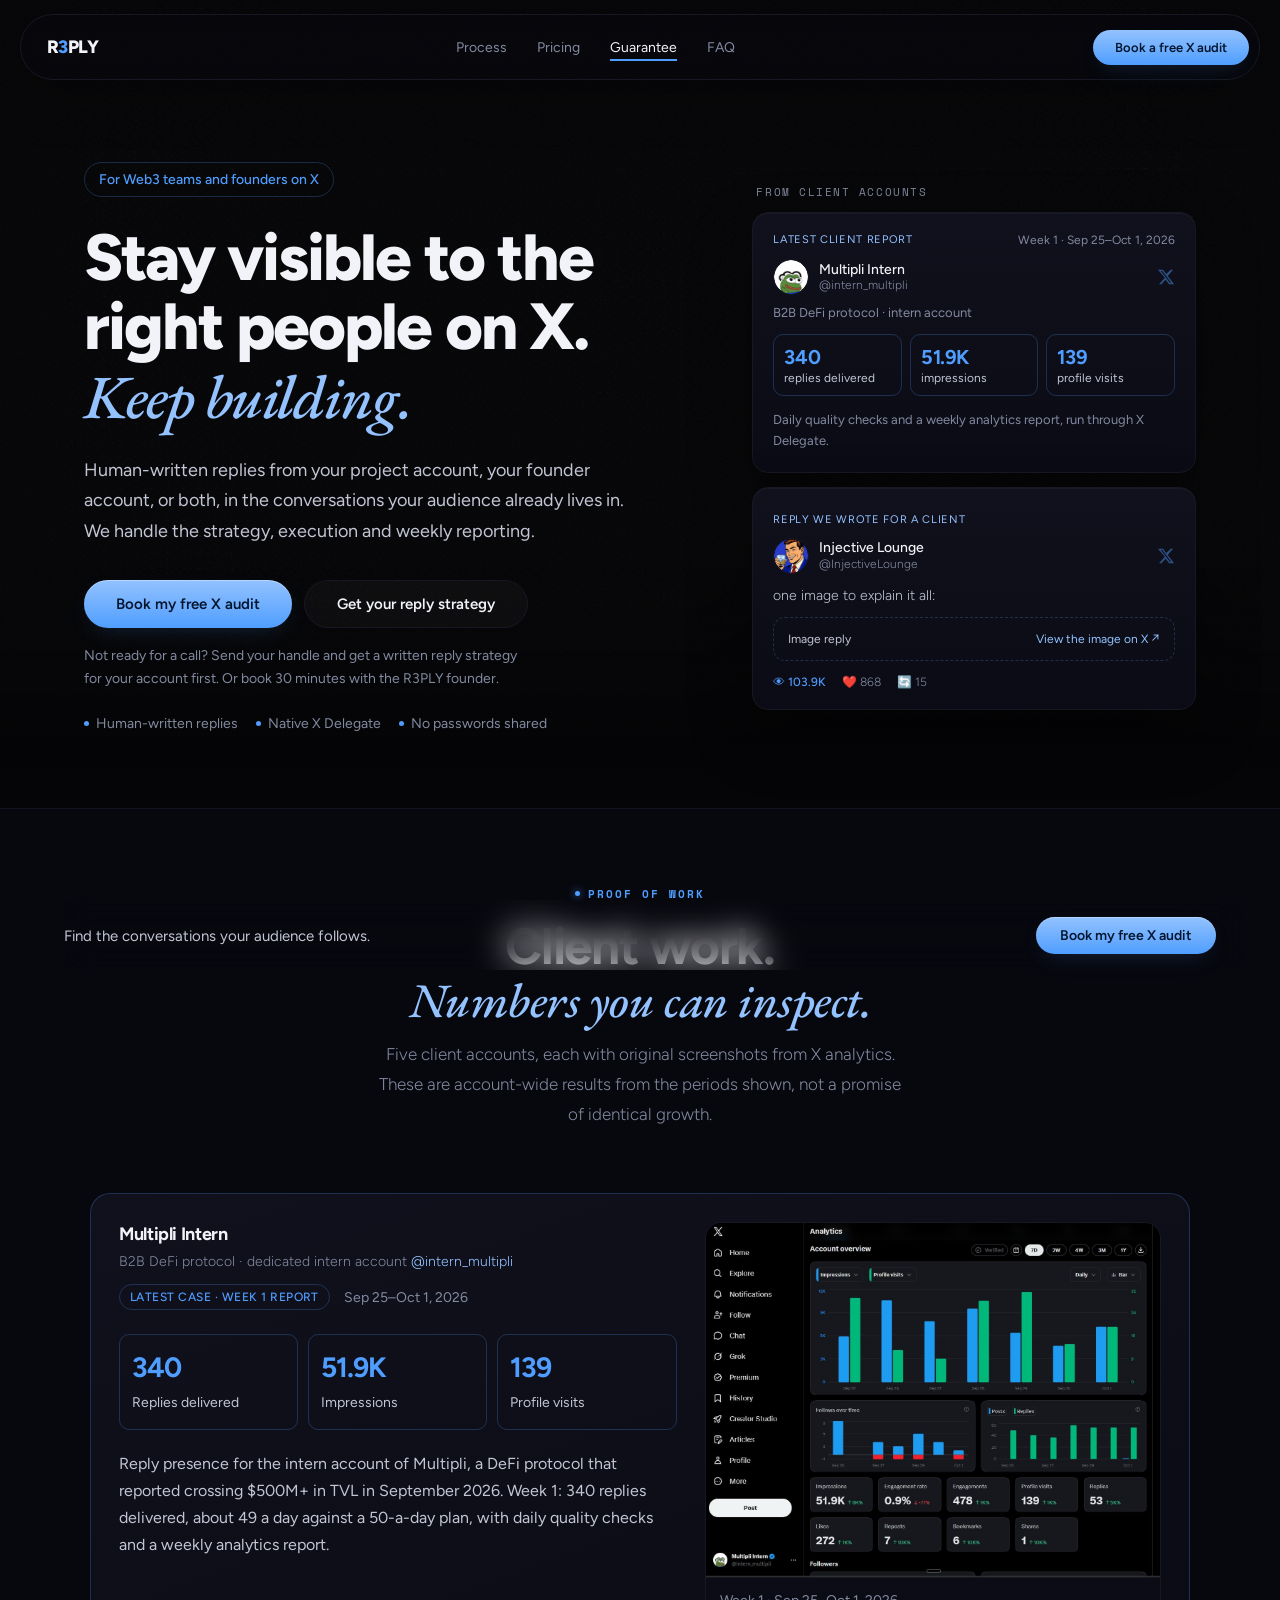
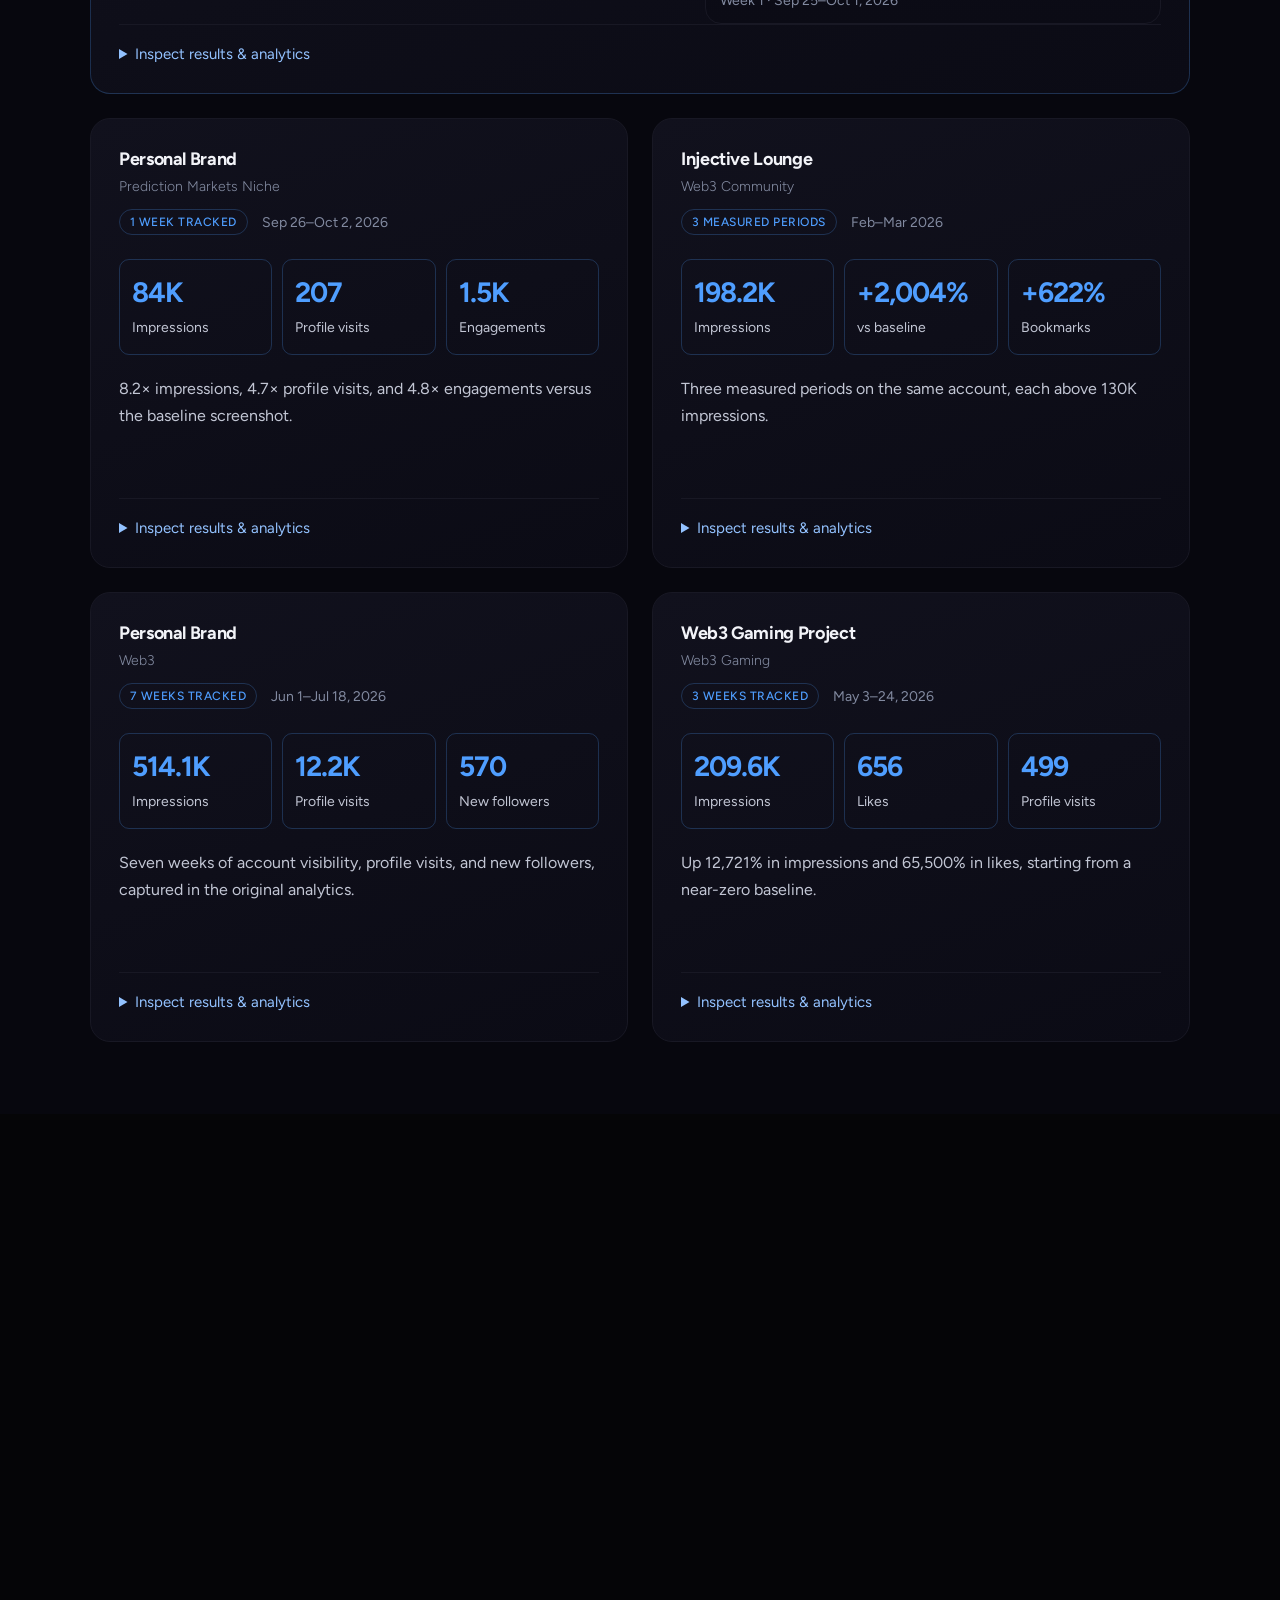
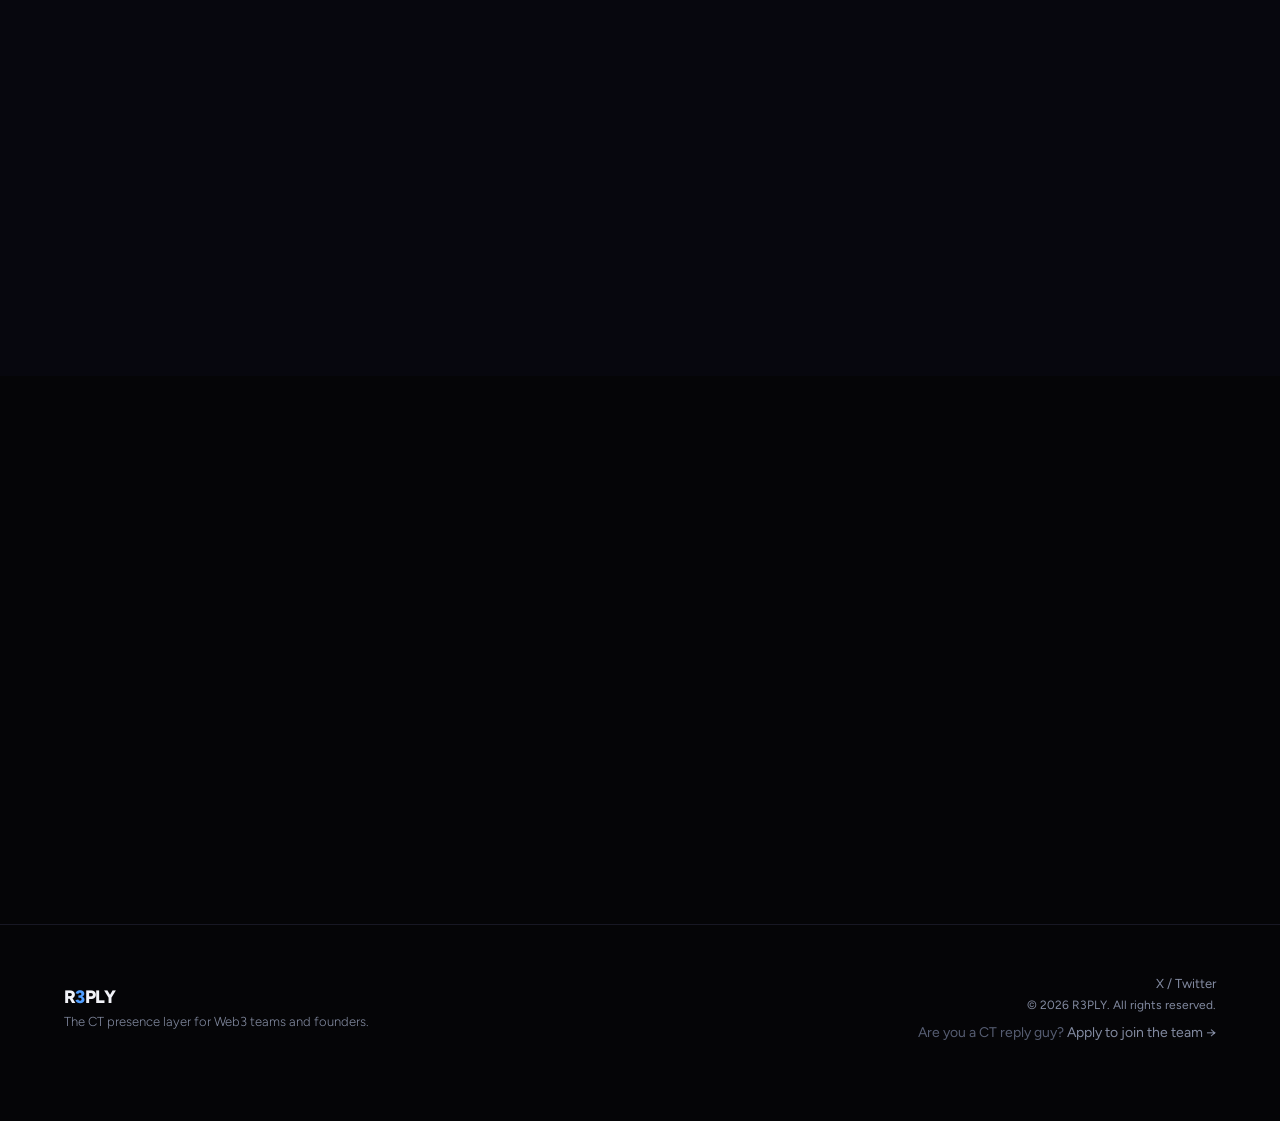
==== commit 8919b230: "Preview: Multipli avatar on hero report card Co-Authored-By: Claude Opus 5.5 <noreply@anthropic.com>" ====
--- a/index.html
+++ b/index.html
@@ -984,9 +984,7 @@
     .ct-report-top { display: flex; justify-content: space-between; align-items: center; gap: 10px; margin-bottom: 12px; flex-wrap: wrap; }
     .ct-report-tag { font-size: 11px; letter-spacing: .06em; text-transform: uppercase; color: var(--accent-300); }
     .ct-report-range { font-size: 12px; color: var(--muted); }
-    .ct-report .ct-name { font-size: 16px; font-weight: 600; }
-    .ct-report .ct-handle { margin-left: 6px; }
-    .ct-report-sub { font-size: 13px; color: var(--muted); margin: 2px 0 14px; }
+        .ct-report-sub { font-size: 13px; color: var(--muted); margin: 0 0 14px; }
     .ct-report-stats { display: grid; grid-template-columns: repeat(3, minmax(0,1fr)); gap: 8px; margin-bottom: 14px; }
     .ct-report-stats div { display: flex; flex-direction: column; gap: 2px; padding: 10px; border: 1px solid var(--accent-border); border-radius: 10px; background: rgba(var(--accent-rgb), .04); }
     .ct-report-stats b { font-size: 20px; color: var(--accent); letter-spacing: -.02em; }
@@ -1088,7 +1086,11 @@
             <span class="ct-report-tag">Latest client report</span>
             <span class="ct-report-range">Week 1 &middot; Sep 25&ndash;Oct 1, 2026</span>
           </div>
-          <div class="ct-name">Multipli Intern <span class="ct-handle">@intern_multipli</span></div>
+          <div class="ct-head">
+            <div class="ct-avatar img-avatar"><img src="[data-uri]" alt="Multipli Intern"></div>
+            <div class="ct-meta"><div class="ct-name">Multipli Intern</div><div class="ct-handle">@intern_multipli</div></div>
+            <a href="https://x.com/intern_multipli" target="_blank" rel="noopener" class="ct-x-link" aria-label="Multipli Intern on X"><svg class="ct-x-icon" width="18" height="18" viewBox="0 0 24 24" fill="var(--accent)"><path d="M18.244 2.25h3.308l-7.227 8.26 8.502 11.24H16.17l-4.714-6.231-5.401 6.231H2.738l7.737-8.852L1.254 2.25H8.08l4.259 5.626zm-1.161 17.52h1.833L7.084 4.126H5.117z"/></svg></a>
+          </div>
           <div class="ct-report-sub">B2B DeFi protocol &middot; intern account</div>
           <div class="ct-report-stats">
             <div><b>340</b><span>replies delivered</span></div>
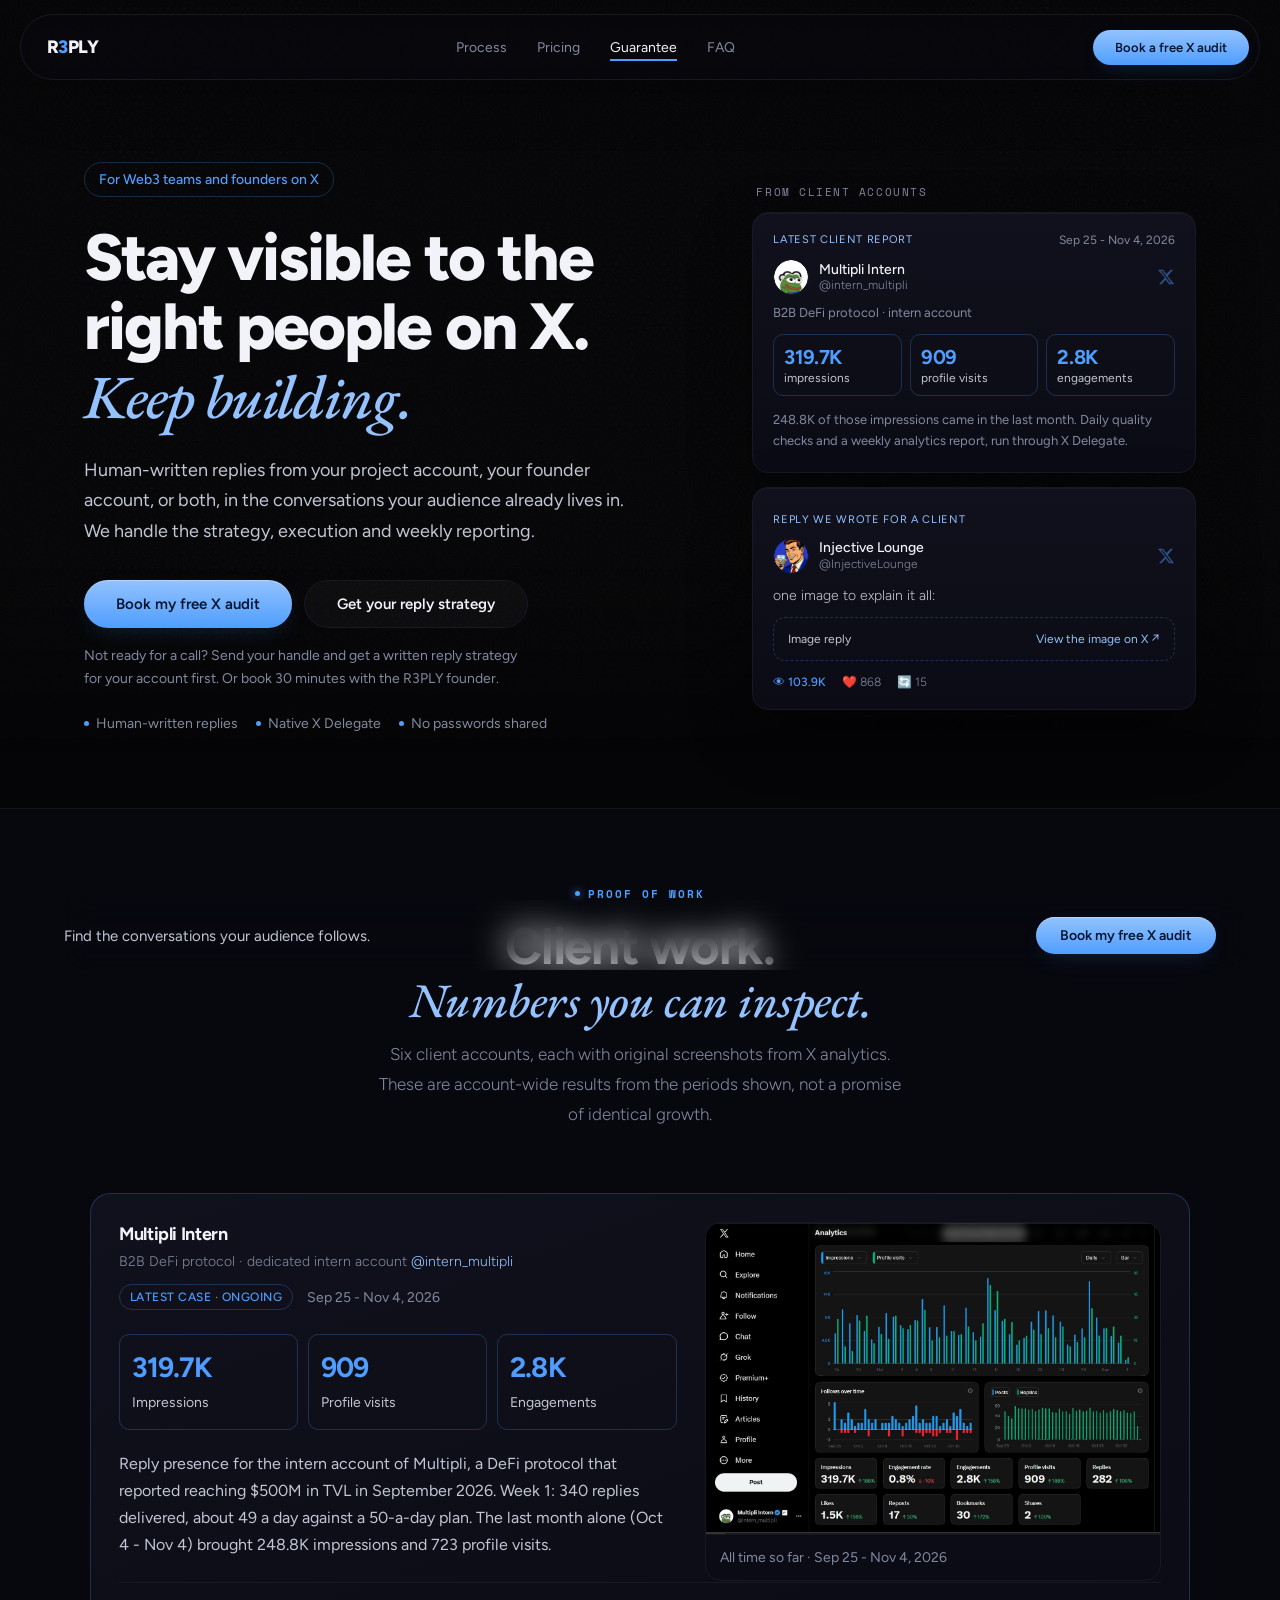
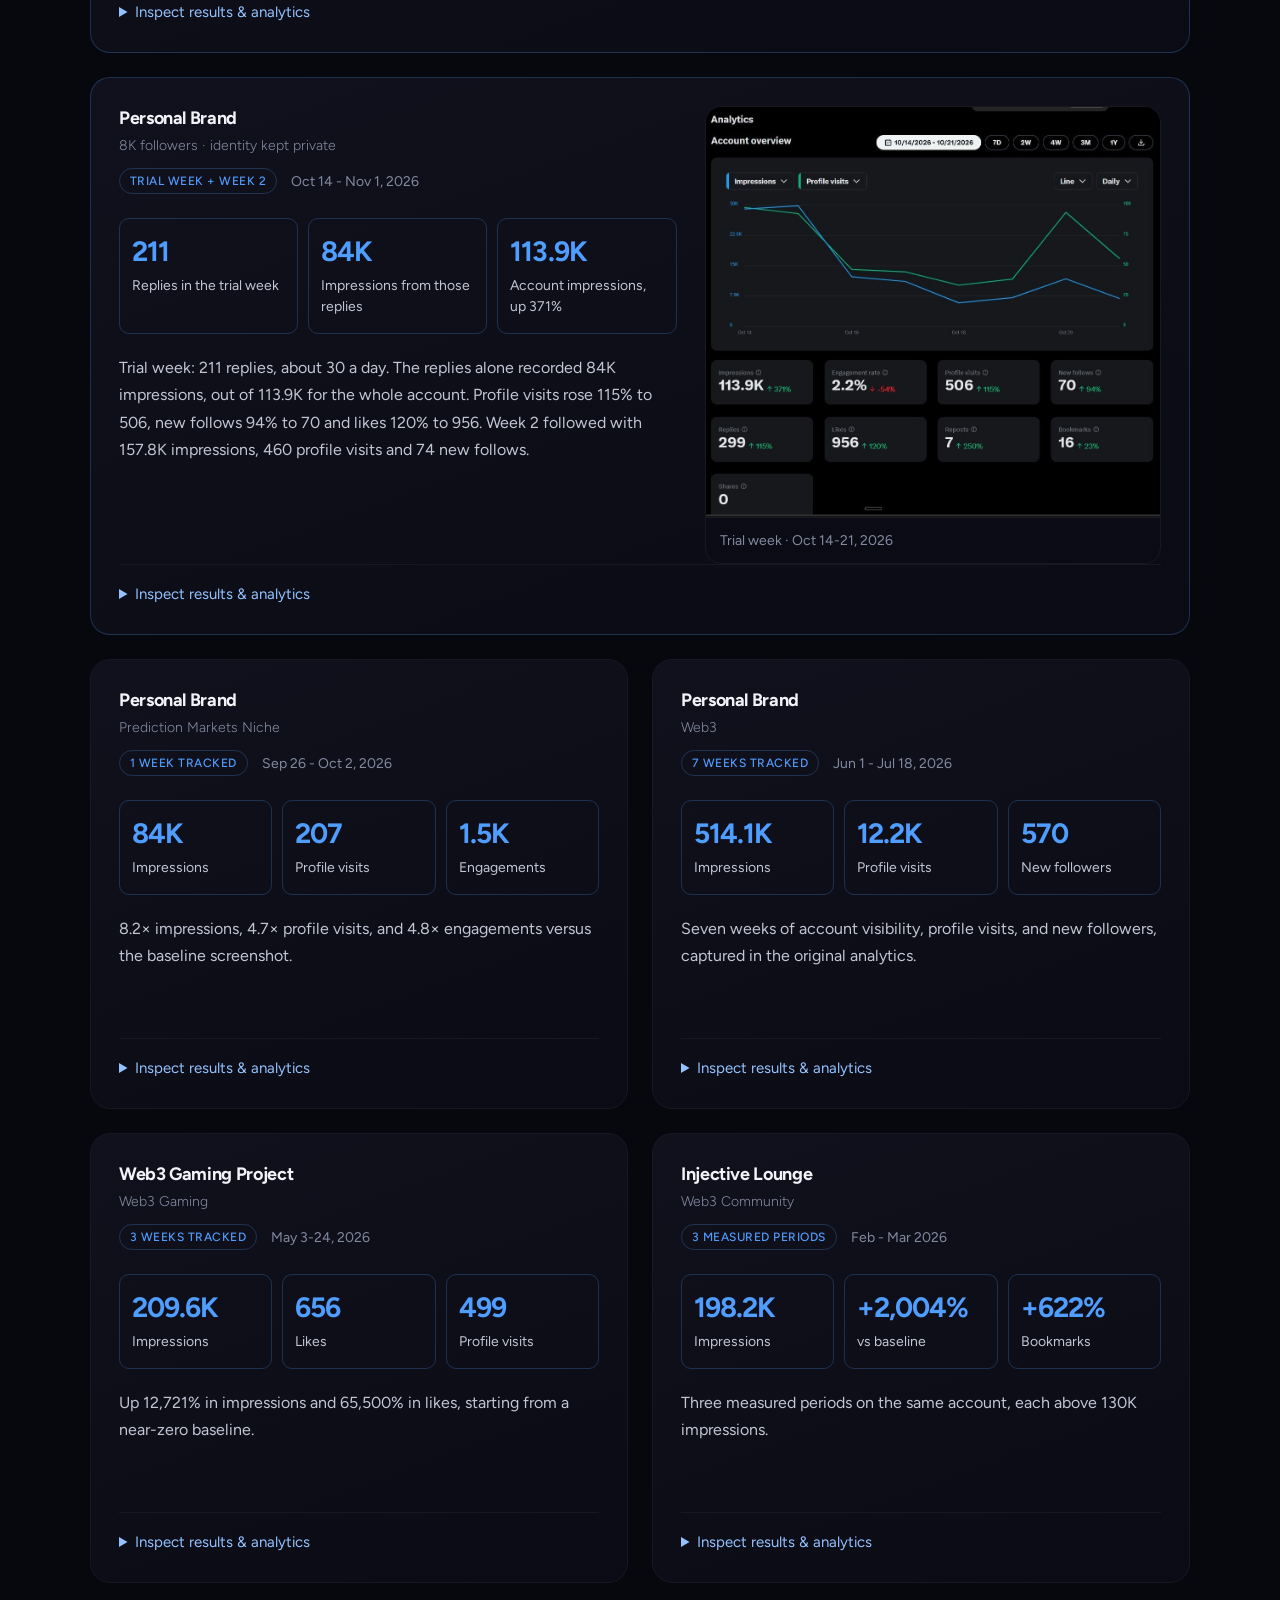
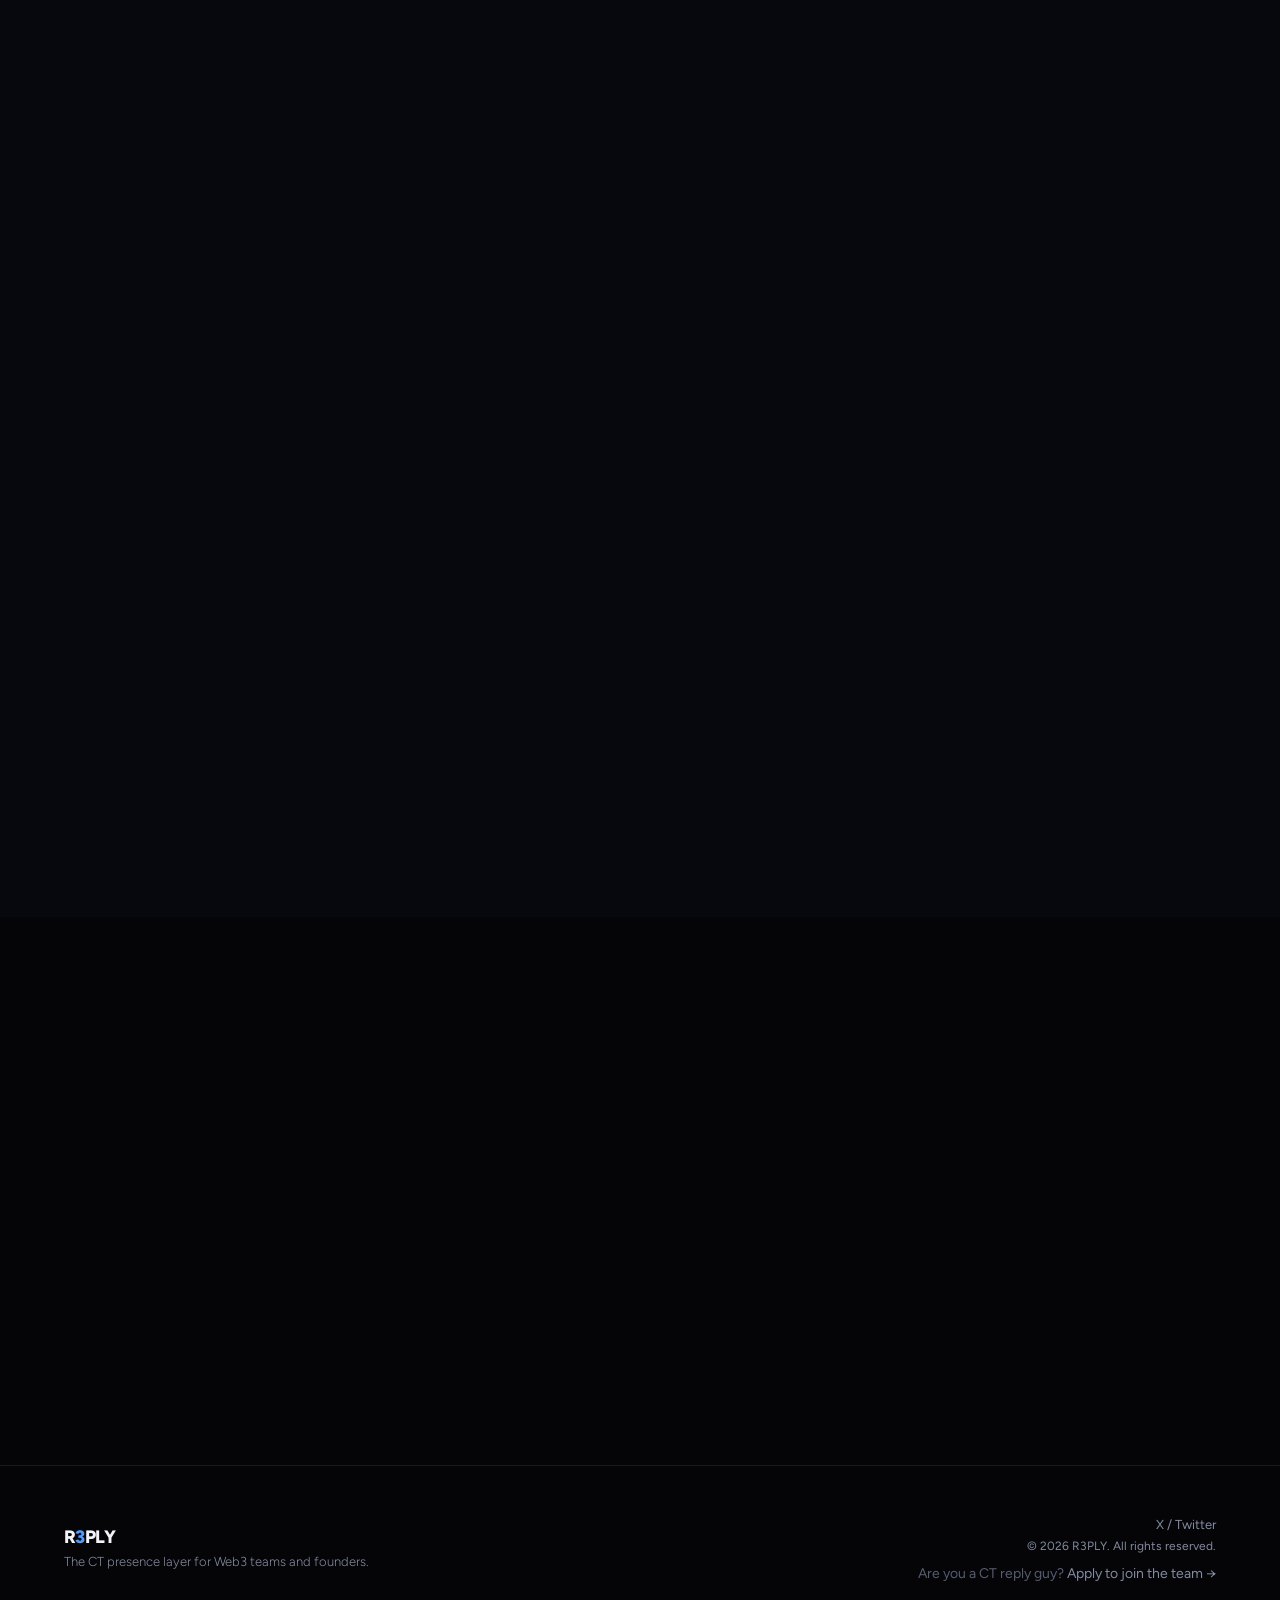
==== commit 38df9c54: "Preview: fresh case studies - Multipli all time, new 8K personal brand case, new order, hyphen date " ====
--- a/index.html
+++ b/index.html
@@ -1013,9 +1013,13 @@
     .proof-featured-grid { display: grid; grid-template-columns: minmax(0, 1.1fr) minmax(0, .9fr); gap: 28px; align-items: start; }
     .proof-case .proof-niche a { color: var(--accent-300); text-decoration: none; }
     .proof-case .proof-comparison.proof-single th:first-child { width: 70%; }
+    #proof .proof-case-featured .proof-details .proof-row { grid-template-columns: repeat(2, minmax(0, 1fr)); gap: 16px; }
+    #proof .proof-case-featured .proof-comparison th:first-child { width: 31%; }
 
     @media (max-width: 1000px) {
       .proof-featured-grid { grid-template-columns: 1fr; gap: 18px; }
+      #proof .proof-case-featured .proof-details .proof-row { grid-template-columns: 1fr; }
+      #proof .proof-case-featured .proof-comparison th:first-child { width: 37%; }
       .samples-wrap { grid-template-columns: 1fr; gap: 24px; padding: 28px; }
     }
     @media (max-width: 520px) {
@@ -1084,7 +1088,7 @@
           <span class="spotlight"></span>
           <div class="ct-report-top">
             <span class="ct-report-tag">Latest client report</span>
-            <span class="ct-report-range">Week 1 &middot; Sep 25&ndash;Oct 1, 2026</span>
+            <span class="ct-report-range">Sep 25 - Nov 4, 2026</span>
           </div>
           <div class="ct-head">
             <div class="ct-avatar img-avatar"><img src="[data-uri]" alt="Multipli Intern"></div>
@@ -1093,11 +1097,11 @@
           </div>
           <div class="ct-report-sub">B2B DeFi protocol &middot; intern account</div>
           <div class="ct-report-stats">
-            <div><b>340</b><span>replies delivered</span></div>
-            <div><b>51.9K</b><span>impressions</span></div>
-            <div><b>139</b><span>profile visits</span></div>
+            <div><b>319.7K</b><span>impressions</span></div>
+            <div><b>909</b><span>profile visits</span></div>
+            <div><b>2.8K</b><span>engagements</span></div>
           </div>
-          <p class="ct-report-note">Daily quality checks and a weekly analytics report, run through X Delegate.</p>
+          <p class="ct-report-note">248.8K of those impressions came in the last month. Daily quality checks and a weekly analytics report, run through X Delegate.</p>
         </div>
         <div class="ct-card" data-tilt>
           <span class="ct-card-label">Reply we wrote for a client</span>
@@ -1122,7 +1126,7 @@
       <div class="s-intro">
         <span class="eyebrow reveal">PROOF OF WORK</span>
         <h2 class="h-lg reveal" id="proof-title">Client work.<br><em class="accent">Numbers you can inspect.</em></h2>
-        <p class="s-body reveal">Five client accounts, each with original screenshots from X analytics. These are account-wide results from the periods shown, not a promise of identical growth.</p>
+        <p class="s-body reveal">Six client accounts, each with original screenshots from X analytics. These are account-wide results from the periods shown, not a promise of identical growth.</p>
       </div>
 
       <div class="proof-blocks">
@@ -1134,38 +1138,118 @@
                 <span class="proof-niche">B2B DeFi protocol &middot; dedicated intern account <a href="https://x.com/intern_multipli" target="_blank" rel="noopener">@intern_multipli</a></span>
               </div>
               <div class="proof-case-meta">
-                <span class="proof-pill">Latest case &middot; Week 1 report</span>
-                <p class="proof-period">Sep 25&ndash;Oct 1, 2026</p>
+                <span class="proof-pill">Latest case &middot; ongoing</span>
+                <p class="proof-period">Sep 25 - Nov 4, 2026</p>
               </div>
-              <div class="proof-stats"><div class="proof-stat"><span class="proof-stat-val">340</span><span class="proof-stat-lbl">Replies delivered</span></div>
-<div class="proof-stat"><span class="proof-stat-val">51.9K</span><span class="proof-stat-lbl">Impressions</span></div>
-<div class="proof-stat"><span class="proof-stat-val">139</span><span class="proof-stat-lbl">Profile visits</span></div></div>
-              <p class="proof-description">Reply presence for the intern account of Multipli, a DeFi protocol that reported crossing $500M+ in TVL in September 2026. Week 1: 340 replies delivered, about 49 a day against a 50-a-day plan, with daily quality checks and a weekly analytics report.</p>
+              <div class="proof-stats"><div class="proof-stat"><span class="proof-stat-val">319.7K</span><span class="proof-stat-lbl">Impressions</span></div>
+<div class="proof-stat"><span class="proof-stat-val">909</span><span class="proof-stat-lbl">Profile visits</span></div>
+<div class="proof-stat"><span class="proof-stat-val">2.8K</span><span class="proof-stat-lbl">Engagements</span></div></div>
+              <p class="proof-description">Reply presence for the intern account of Multipli, a DeFi protocol that reported reaching $500M in TVL in September 2026. Week 1: 340 replies delivered, about 49 a day against a 50-a-day plan. The last month alone (Oct 4 - Nov 4) brought 248.8K impressions and 723 profile visits.</p>
             </div>
             <div class="proof-row proof-featured-shot" data-proof-row><button type="button" class="proof-shot glass-card"
               data-group="multipli" data-index="0"
               data-client="Multipli Intern &middot; B2B DeFi"
-              data-range="Week 1 &middot; Sep 25&ndash;Oct 1, 2026"
-              data-stats="340 replies delivered &middot; 51.9K impressions &middot; 139 profile visits &middot; 478 engagements"
-              aria-label="Open Multipli Intern Week 1 analytics screenshot, Sep 25 to Oct 1, 2026">
-              <img src="assets/proof-multipli-week1.jpg" alt="Multipli Intern X analytics, Sep 25 to Oct 1, 2026: 51.9K impressions, 139 profile visits, 478 engagements" loading="lazy" width="1276" height="993">
-              <span class="proof-cap">Week 1 &middot; Sep 25&ndash;Oct 1, 2026</span>
+              data-range="All time so far &middot; Sep 25 - Nov 4, 2026"
+              data-stats="319.7K impressions &middot; 909 profile visits &middot; 2.8K engagements &middot; 1.5K likes"
+              aria-label="Open Multipli Intern all-time analytics screenshot, Sep 25 to Nov 4, 2026">
+              <img src="assets/proof-multipli-alltime.jpg" alt="Multipli Intern X analytics, Sep 25 to Nov 4, 2026: 319.7K impressions, 909 profile visits, 2.8K engagements" loading="lazy" width="1416" height="967">
+              <span class="proof-cap">All time so far &middot; Sep 25 - Nov 4, 2026</span>
             </button></div>
           </div>
           <details class="proof-details">
             <summary>Inspect results &amp; analytics</summary>
-            <p class="proof-evidence-note">Account-wide X analytics for Sep 25&ndash;Oct 1, 2026. The 53 &ldquo;Replies&rdquo; in X analytics count replies the account received, separate from the 340 replies our team posted. X shows rounded comparison percentages (about +6K% impressions) and a 0.9% engagement rate, down 71%. The TVL figure describes the client protocol, not a result of our replies.</p>
-            <h4 class="proof-expanded-heading">Week 1 metrics</h4>
-            <table class="proof-comparison proof-single" aria-label="Multipli Intern Week 1 metrics">
-              <thead><tr><th scope="col">Metric</th><th scope="col">Week 1</th></tr></thead>
-              <tbody><tr><th scope="row">Replies delivered by R3PLY</th><td>340</td></tr>
-<tr><th scope="row">Impressions</th><td>51.9K</td></tr>
-<tr><th scope="row">Profile visits</th><td>139</td></tr>
-<tr><th scope="row">Engagements</th><td>478</td></tr>
-<tr><th scope="row">Likes</th><td>272</td></tr>
-<tr><th scope="row">Replies (X analytics)</th><td>53</td></tr>
-<tr><th scope="row">Reposts</th><td>7</td></tr>
-<tr class="proof-rate"><th scope="row">Engagement rate</th><td>0.9%</td></tr></tbody>
+            <p class="proof-evidence-note">Account-wide X analytics for three windows on the same account: all time so far (Sep 25 - Nov 4), the last month (Oct 4 - Nov 4) and the Week 1 report (Sep 25 - Oct 1, 2026). The &ldquo;Replies&rdquo; metric in X analytics counts replies the account received, separate from the replies our team posted (340 in Week 1). X compares each window with the period before it, so the percentages in each screenshot differ. The TVL figure describes the client protocol, not a result of our replies.</p>
+            <div class="proof-row" data-proof-row><button type="button" class="proof-shot glass-card"
+              data-group="multipli" data-index="1"
+              data-client="Multipli Intern &middot; B2B DeFi"
+              data-range="Last month &middot; Oct 4 - Nov 4, 2026"
+              data-stats="248.8K impressions &middot; 723 profile visits &middot; 2.2K engagements &middot; 1.2K likes"
+              aria-label="Open Multipli Intern last-month analytics screenshot, Oct 4 to Nov 4, 2026">
+              <img src="assets/proof-multipli-lastmonth.jpg" alt="Multipli Intern X analytics, Oct 4 to Nov 4, 2026: 248.8K impressions, 723 profile visits, 2.2K engagements" loading="lazy" width="1451" height="966">
+              <span class="proof-cap">Last month &middot; Oct 4 - Nov 4, 2026</span>
+            </button><button type="button" class="proof-shot glass-card"
+              data-group="multipli" data-index="2"
+              data-client="Multipli Intern &middot; B2B DeFi"
+              data-range="Week 1 &middot; Sep 25 - Oct 1, 2026"
+              data-stats="340 replies delivered &middot; 51.9K impressions &middot; 139 profile visits &middot; 478 engagements"
+              aria-label="Open Multipli Intern Week 1 analytics screenshot, Sep 25 to Oct 1, 2026">
+              <img src="assets/proof-multipli-week1.jpg" alt="Multipli Intern X analytics, Sep 25 to Oct 1, 2026: 51.9K impressions, 139 profile visits, 478 engagements" loading="lazy" width="1276" height="993">
+              <span class="proof-cap">Week 1 &middot; Sep 25 - Oct 1, 2026</span>
+            </button></div>
+            <h4 class="proof-expanded-heading">All tracked metrics</h4>
+            <table class="proof-comparison" aria-label="Multipli Intern metrics for Week 1, the last month and all time so far">
+              <thead><tr><th scope="col">Metric</th><th scope="col">Week 1</th><th scope="col">Last month</th><th scope="col">All time so far</th></tr></thead>
+              <tbody><tr><th scope="row">Impressions</th><td>51.9K</td><td>248.8K</td><td>319.7K</td></tr>
+<tr><th scope="row">Profile visits</th><td>139</td><td>723</td><td>909</td></tr>
+<tr><th scope="row">Engagements</th><td>478</td><td>2.2K</td><td>2.8K</td></tr>
+<tr><th scope="row">Likes</th><td>272</td><td>1.2K</td><td>1.5K</td></tr>
+<tr><th scope="row">Replies (X analytics)</th><td>53</td><td>212</td><td>282</td></tr>
+<tr><th scope="row">Reposts</th><td>7</td><td>10</td><td>17</td></tr>
+<tr><th scope="row">Bookmarks</th><td>6</td><td>23</td><td>30</td></tr>
+<tr><th scope="row">Shares</th><td>1</td><td>1</td><td>2</td></tr>
+<tr class="proof-rate"><th scope="row">Engagement rate</th><td>0.9%</td><td>0.8%</td><td>0.8%</td></tr></tbody>
+            </table>
+          </details>
+        </article>
+
+<article class="proof-block proof-case proof-case-featured" aria-labelledby="case-pb8k">
+          <div class="proof-featured-grid">
+            <div class="proof-featured-main">
+              <div class="proof-label-row">
+                <h3 class="proof-client" id="case-pb8k">Personal Brand</h3>
+                <span class="proof-niche">8K followers &middot; identity kept private</span>
+              </div>
+              <div class="proof-case-meta">
+                <span class="proof-pill">Trial week + week 2</span>
+                <p class="proof-period">Oct 14 - Nov 1, 2026</p>
+              </div>
+              <div class="proof-stats"><div class="proof-stat"><span class="proof-stat-val">211</span><span class="proof-stat-lbl">Replies in the trial week</span></div>
+<div class="proof-stat"><span class="proof-stat-val">84K</span><span class="proof-stat-lbl">Impressions from those replies</span></div>
+<div class="proof-stat"><span class="proof-stat-val">113.9K</span><span class="proof-stat-lbl">Account impressions, up 371%</span></div></div>
+              <p class="proof-description">Trial week: 211 replies, about 30 a day. The replies alone recorded 84K impressions, out of 113.9K for the whole account. Profile visits rose 115% to 506, new follows 94% to 70 and likes 120% to 956. Week 2 followed with 157.8K impressions, 460 profile visits and 74 new follows.</p>
+            </div>
+            <div class="proof-row proof-featured-shot" data-proof-row><button type="button" class="proof-shot glass-card"
+              data-group="pb8k" data-index="0"
+              data-client="Personal Brand &middot; 8K followers"
+              data-range="Trial week &middot; Oct 14-21, 2026"
+              data-stats="113.9K impressions &middot; 506 profile visits &middot; 70 new follows &middot; 956 likes"
+              aria-label="Open personal brand trial week analytics screenshot, Oct 14 to 21, 2026">
+              <img src="assets/proof-pb8k-trial.jpg" alt="Personal brand X analytics, Oct 14 to 21, 2026: 113.9K impressions, 506 profile visits, 70 new follows" loading="lazy" width="1069" height="966">
+              <span class="proof-cap">Trial week &middot; Oct 14-21, 2026</span>
+            </button></div>
+          </div>
+          <details class="proof-details">
+            <summary>Inspect results &amp; analytics</summary>
+            <p class="proof-evidence-note">Account-wide X analytics. Trial week: Oct 14-21. Week 2: Oct 25-31. The third screenshot covers the full window, Oct 14 - Nov 1, 2026, so it also includes Oct 22-24 and Nov 1. The two tracked weeks alone add up to 271.7K impressions, 966 profile visits and 144 new follows. The 84K figure covers the 211 replies posted in the trial week; the screenshot shows the 113.9K account total. The &ldquo;Replies&rdquo; metric in X analytics counts replies the account received, separate from the replies our team posted.</p>
+            <div class="proof-row" data-proof-row><button type="button" class="proof-shot glass-card"
+              data-group="pb8k" data-index="1"
+              data-client="Personal Brand &middot; 8K followers"
+              data-range="Week 2 &middot; Oct 25-31, 2026"
+              data-stats="157.8K impressions &middot; 460 profile visits &middot; 74 new follows &middot; 727 likes"
+              aria-label="Open personal brand week 2 analytics screenshot, Oct 25 to 31, 2026">
+              <img src="assets/proof-pb8k-week2.jpg" alt="Personal brand X analytics, Oct 25 to 31, 2026: 157.8K impressions, 460 profile visits, 74 new follows" loading="lazy" width="1280" height="1074">
+              <span class="proof-cap">Week 2 &middot; Oct 25-31, 2026</span>
+            </button><button type="button" class="proof-shot glass-card"
+              data-group="pb8k" data-index="2"
+              data-client="Personal Brand &middot; 8K followers"
+              data-range="Full window &middot; Oct 14 - Nov 1, 2026"
+              data-stats="314.4K impressions &middot; 1.1K profile visits &middot; 171 new follows &middot; 2K likes"
+              aria-label="Open personal brand full-window analytics screenshot, Oct 14 to Nov 1, 2026">
+              <img src="assets/proof-pb8k-full.jpg" alt="Personal brand X analytics, Oct 14 to Nov 1, 2026: 314.4K impressions, 1.1K profile visits, 171 new follows" loading="lazy" width="1077" height="962">
+              <span class="proof-cap">Full window &middot; Oct 14 - Nov 1, 2026</span>
+            </button></div>
+            <h4 class="proof-expanded-heading">All tracked metrics</h4>
+            <table class="proof-comparison" aria-label="Personal brand metrics for the trial week, week 2 and the full window">
+              <thead><tr><th scope="col">Metric</th><th scope="col">Trial week</th><th scope="col">Week 2</th><th scope="col">Oct 14 - Nov 1</th></tr></thead>
+              <tbody><tr><th scope="row">Impressions</th><td>113.9K</td><td>157.8K</td><td>314.4K</td></tr>
+<tr><th scope="row">Profile visits</th><td>506</td><td>460</td><td>1.1K</td></tr>
+<tr><th scope="row">New follows</th><td>70</td><td>74</td><td>171</td></tr>
+<tr><th scope="row">Likes</th><td>956</td><td>727</td><td>2K</td></tr>
+<tr><th scope="row">Replies (X analytics)</th><td>299</td><td>214</td><td>572</td></tr>
+<tr><th scope="row">Reposts</th><td>7</td><td>19</td><td>29</td></tr>
+<tr><th scope="row">Bookmarks</th><td>16</td><td>52</td><td>89</td></tr>
+<tr><th scope="row">Shares</th><td>0</td><td>7</td><td>7</td></tr>
+<tr class="proof-rate"><th scope="row">Engagement rate</th><td>2.2%</td><td>1.8%</td><td>2%</td></tr></tbody>
             </table>
           </details>
         </article>
@@ -1177,7 +1261,7 @@
           </div>
           <div class="proof-case-meta">
             <span class="proof-pill">1 week tracked</span>
-            <p class="proof-period">Sep 26–Oct 2, 2026</p>
+            <p class="proof-period">Sep 26 - Oct 2, 2026</p>
           </div>
           <div class="proof-stats"><div class="proof-stat"><span class="proof-stat-val">84K</span><span class="proof-stat-lbl">Impressions</span></div>
 <div class="proof-stat"><span class="proof-stat-val">207</span><span class="proof-stat-lbl">Profile visits</span></div>
@@ -1185,13 +1269,13 @@
           <p class="proof-description">8.2× impressions, 4.7× profile visits, and 4.8× engagements versus the baseline screenshot.</p>
           <details class="proof-details">
             <summary>Inspect results &amp; analytics</summary>
-            <p class="proof-evidence-note">Baseline: Sep 20–26. Trial: Sep 26–Oct 2, 2026. The windows share Sep 26. Multiples are approximate because X rounds larger totals. Engagement rate moved from 3% to 1.8%.</p>
-            <div class="proof-row" data-proof-row><button type="button" class="proof-shot glass-card" data-group="polymarket" data-index="0" data-client="Personal Brand · Prediction Markets Niche" data-range="Baseline screenshot · Sep 20–26, 2026" data-stats="10.3K impressions · 44 profile visits · 312 engagements · 3% engagement rate" aria-label="Open original Prediction Markets Niche baseline analytics screenshot, September 20 to 26, 2026">
-                <img src="assets/polymarket-before.png" alt="Original baseline X analytics for September 20–26, 2026: 10.3K impressions, 44 profile visits and 312 engagements" loading="lazy" width="1246" height="1000">
-                <span class="proof-cap">Baseline · Sep 20–26, 2026</span>
-              </button><button type="button" class="proof-shot glass-card" data-group="polymarket" data-index="1" data-client="Personal Brand · Prediction Markets Niche" data-range="Trial screenshot · Sep 26–Oct 2, 2026" data-stats="84K impressions · 207 profile visits · 1.5K engagements · 1.8% engagement rate" aria-label="Open original Prediction Markets Niche trial analytics screenshot, September 26 to October 2, 2026">
-                <img src="assets/polymarket-after.png" alt="Original trial X analytics for September 26–October 2, 2026: 84K impressions, 207 profile visits and 1.5K engagements" loading="lazy" width="1256" height="994">
-                <span class="proof-cap">Trial · Sep 26–Oct 2, 2026</span>
+            <p class="proof-evidence-note">Baseline: Sep 20-26. Trial: Sep 26 - Oct 2, 2026. The windows share Sep 26. Multiples are approximate because X rounds larger totals. Engagement rate moved from 3% to 1.8%.</p>
+            <div class="proof-row" data-proof-row><button type="button" class="proof-shot glass-card" data-group="polymarket" data-index="0" data-client="Personal Brand · Prediction Markets Niche" data-range="Baseline screenshot · Sep 20-26, 2026" data-stats="10.3K impressions · 44 profile visits · 312 engagements · 3% engagement rate" aria-label="Open original Prediction Markets Niche baseline analytics screenshot, September 20 to 26, 2026">
+                <img src="assets/polymarket-before.png" alt="Original baseline X analytics for September 20-26, 2026: 10.3K impressions, 44 profile visits and 312 engagements" loading="lazy" width="1246" height="1000">
+                <span class="proof-cap">Baseline · Sep 20-26, 2026</span>
+              </button><button type="button" class="proof-shot glass-card" data-group="polymarket" data-index="1" data-client="Personal Brand · Prediction Markets Niche" data-range="Trial screenshot · Sep 26 - Oct 2, 2026" data-stats="84K impressions · 207 profile visits · 1.5K engagements · 1.8% engagement rate" aria-label="Open original Prediction Markets Niche trial analytics screenshot, September 26 to October 2, 2026">
+                <img src="assets/polymarket-after.png" alt="Original trial X analytics for September 26 - October 2, 2026: 84K impressions, 207 profile visits and 1.5K engagements" loading="lazy" width="1256" height="994">
+                <span class="proof-cap">Trial · Sep 26 - Oct 2, 2026</span>
               </button></div>
             <h4 class="proof-expanded-heading">All tracked metrics</h4>
             <table class="proof-comparison" aria-label="Prediction Markets Niche baseline and trial comparison">
@@ -1208,6 +1292,64 @@
           </details>
         </article>
 
+<article class="proof-block proof-case" aria-labelledby="case-personal">
+          <div class="proof-label-row">
+            <h3 class="proof-client" id="case-personal">Personal Brand</h3>
+            <span class="proof-niche">Web3</span>
+          </div>
+          <div class="proof-case-meta">
+            <span class="proof-pill">7 weeks tracked</span>
+            <p class="proof-period">Jun 1 - Jul 18, 2026</p>
+          </div>
+          <div class="proof-stats"><div class="proof-stat"><span class="proof-stat-val">514.1K</span><span class="proof-stat-lbl">Impressions</span></div>
+<div class="proof-stat"><span class="proof-stat-val">12.2K</span><span class="proof-stat-lbl">Profile visits</span></div>
+<div class="proof-stat"><span class="proof-stat-val">570</span><span class="proof-stat-lbl">New followers</span></div></div>
+          <p class="proof-description">Seven weeks of account visibility, profile visits, and new followers, captured in the original analytics.</p>
+          <details class="proof-details">
+            <summary>Inspect results &amp; analytics</summary>
+            <p class="proof-evidence-note">Account-wide X analytics for Jun 1 - Jul 18, 2026. The original screenshot includes impressions, profile visits, and new followers.</p>
+            <div class="proof-row" data-proof-row><button type="button" class="proof-shot glass-card proof-shot-lg"
+            data-group="personal"
+            data-client="Personal Brand · Web3"
+            data-range="Jun 1 - Jul 18, 2026 · 7 weeks tracked"
+            data-stats="514.1K impressions · 12.2K profile visits · 570 new followers"
+            aria-label="Open personal brand Web3 analytics screenshot for Jun 1 to Jul 18, 2026">
+            <img src="[data-uri]" alt="Personal brand Web3 X analytics, Jun 1 to Jul 18, 2026, 514.1K impressions" loading="lazy" width="1200" height="800">
+            <span class="proof-cap">Jun 1 - Jul 18, 2026</span>
+          </button></div>
+            
+          </details>
+        </article>
+
+<article class="proof-block proof-case" aria-labelledby="case-gaming">
+          <div class="proof-label-row">
+            <h3 class="proof-client" id="case-gaming">Web3 Gaming Project</h3>
+            <span class="proof-niche">Web3 Gaming</span>
+          </div>
+          <div class="proof-case-meta">
+            <span class="proof-pill">3 weeks tracked</span>
+            <p class="proof-period">May 3-24, 2026</p>
+          </div>
+          <div class="proof-stats"><div class="proof-stat"><span class="proof-stat-val">209.6K</span><span class="proof-stat-lbl">Impressions</span></div>
+<div class="proof-stat"><span class="proof-stat-val">656</span><span class="proof-stat-lbl">Likes</span></div>
+<div class="proof-stat"><span class="proof-stat-val">499</span><span class="proof-stat-lbl">Profile visits</span></div></div>
+          <p class="proof-description">Up 12,721% in impressions and 65,500% in likes, starting from a near-zero baseline.</p>
+          <details class="proof-details">
+            <summary>Inspect results &amp; analytics</summary>
+            <p class="proof-evidence-note">Account-wide X analytics for May 3-24, 2026. The large percentage increases start from a near-zero baseline; the totals above provide context.</p>
+            <div class="proof-row" data-proof-row><button type="button" class="proof-shot glass-card proof-shot-lg"
+            data-group="gaming"
+            data-client="Web3 Gaming Project"
+            data-range="May 3-24, 2026 · 3 weeks tracked"
+            data-stats="209.6K impressions · 656 likes · 499 profile visits"
+            aria-label="Open Web3 gaming project analytics screenshot for May 3 to 24, 2026">
+            <img src="[data-uri]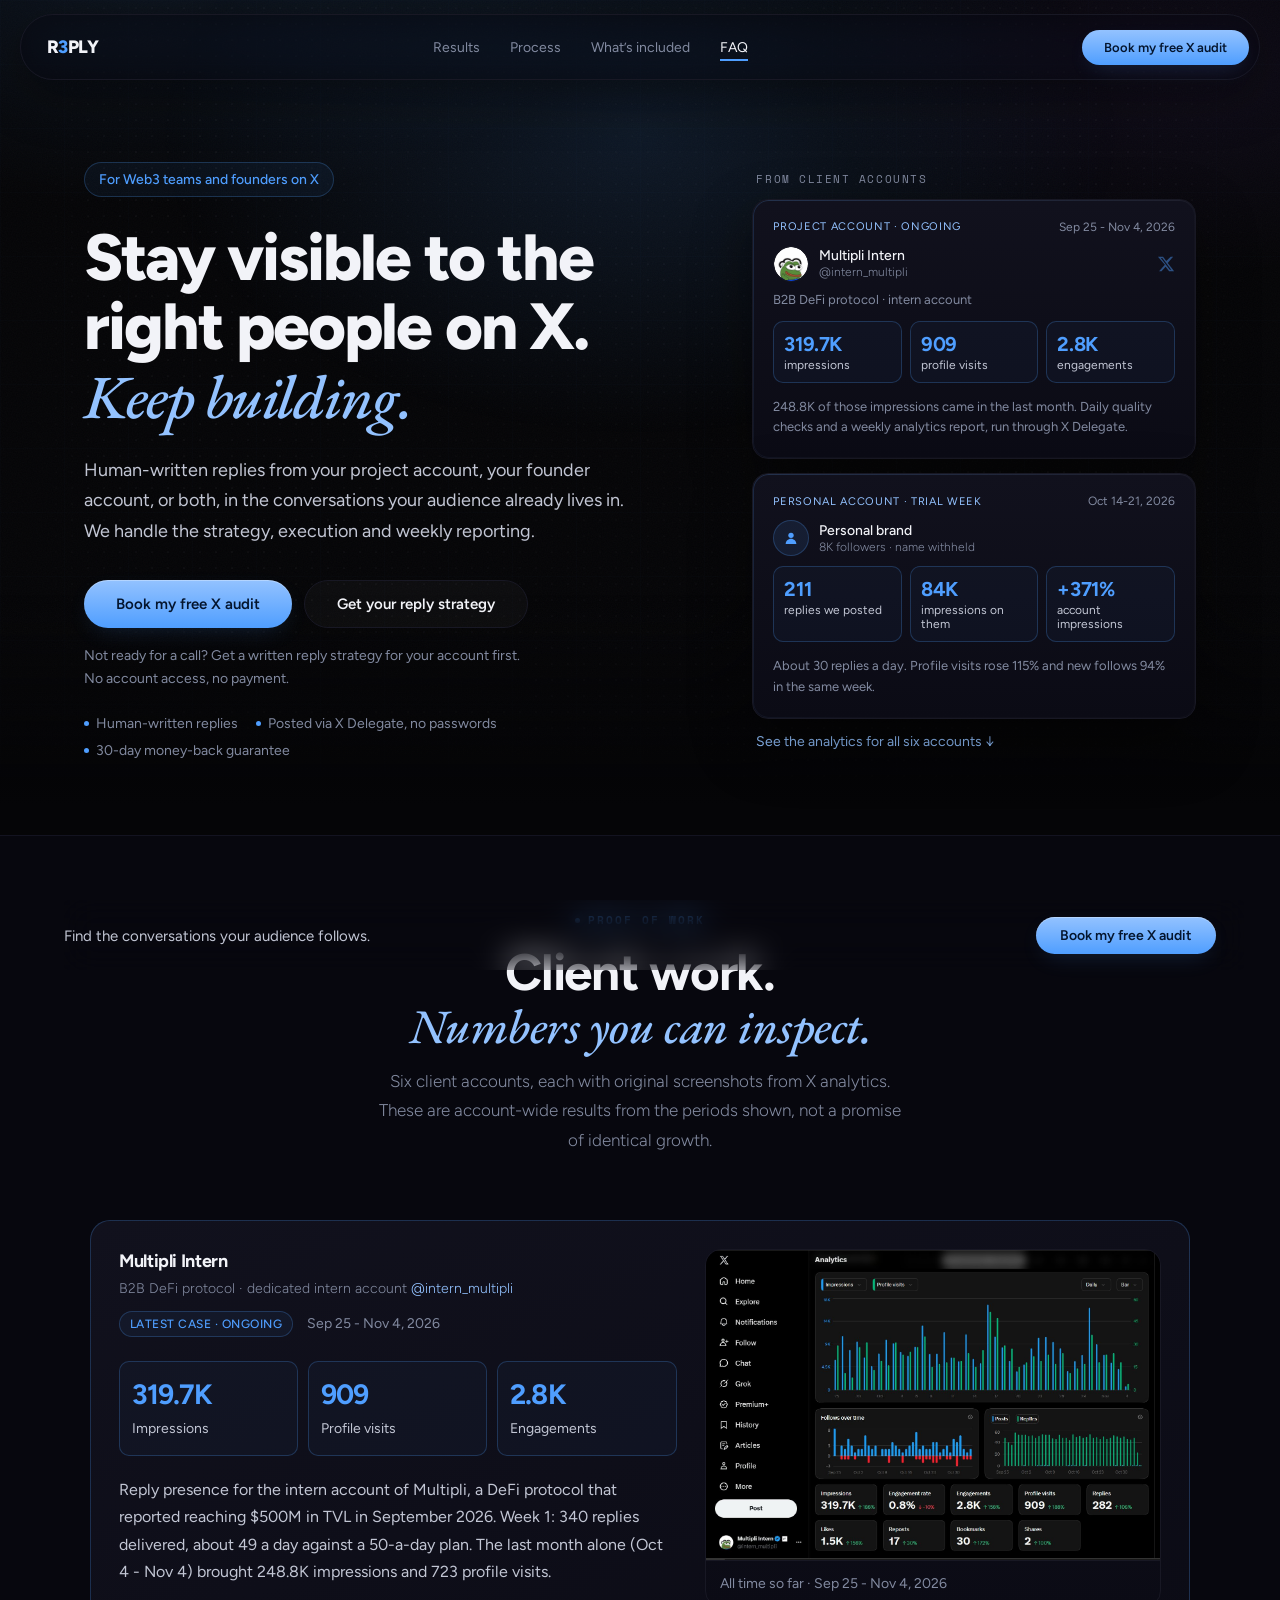
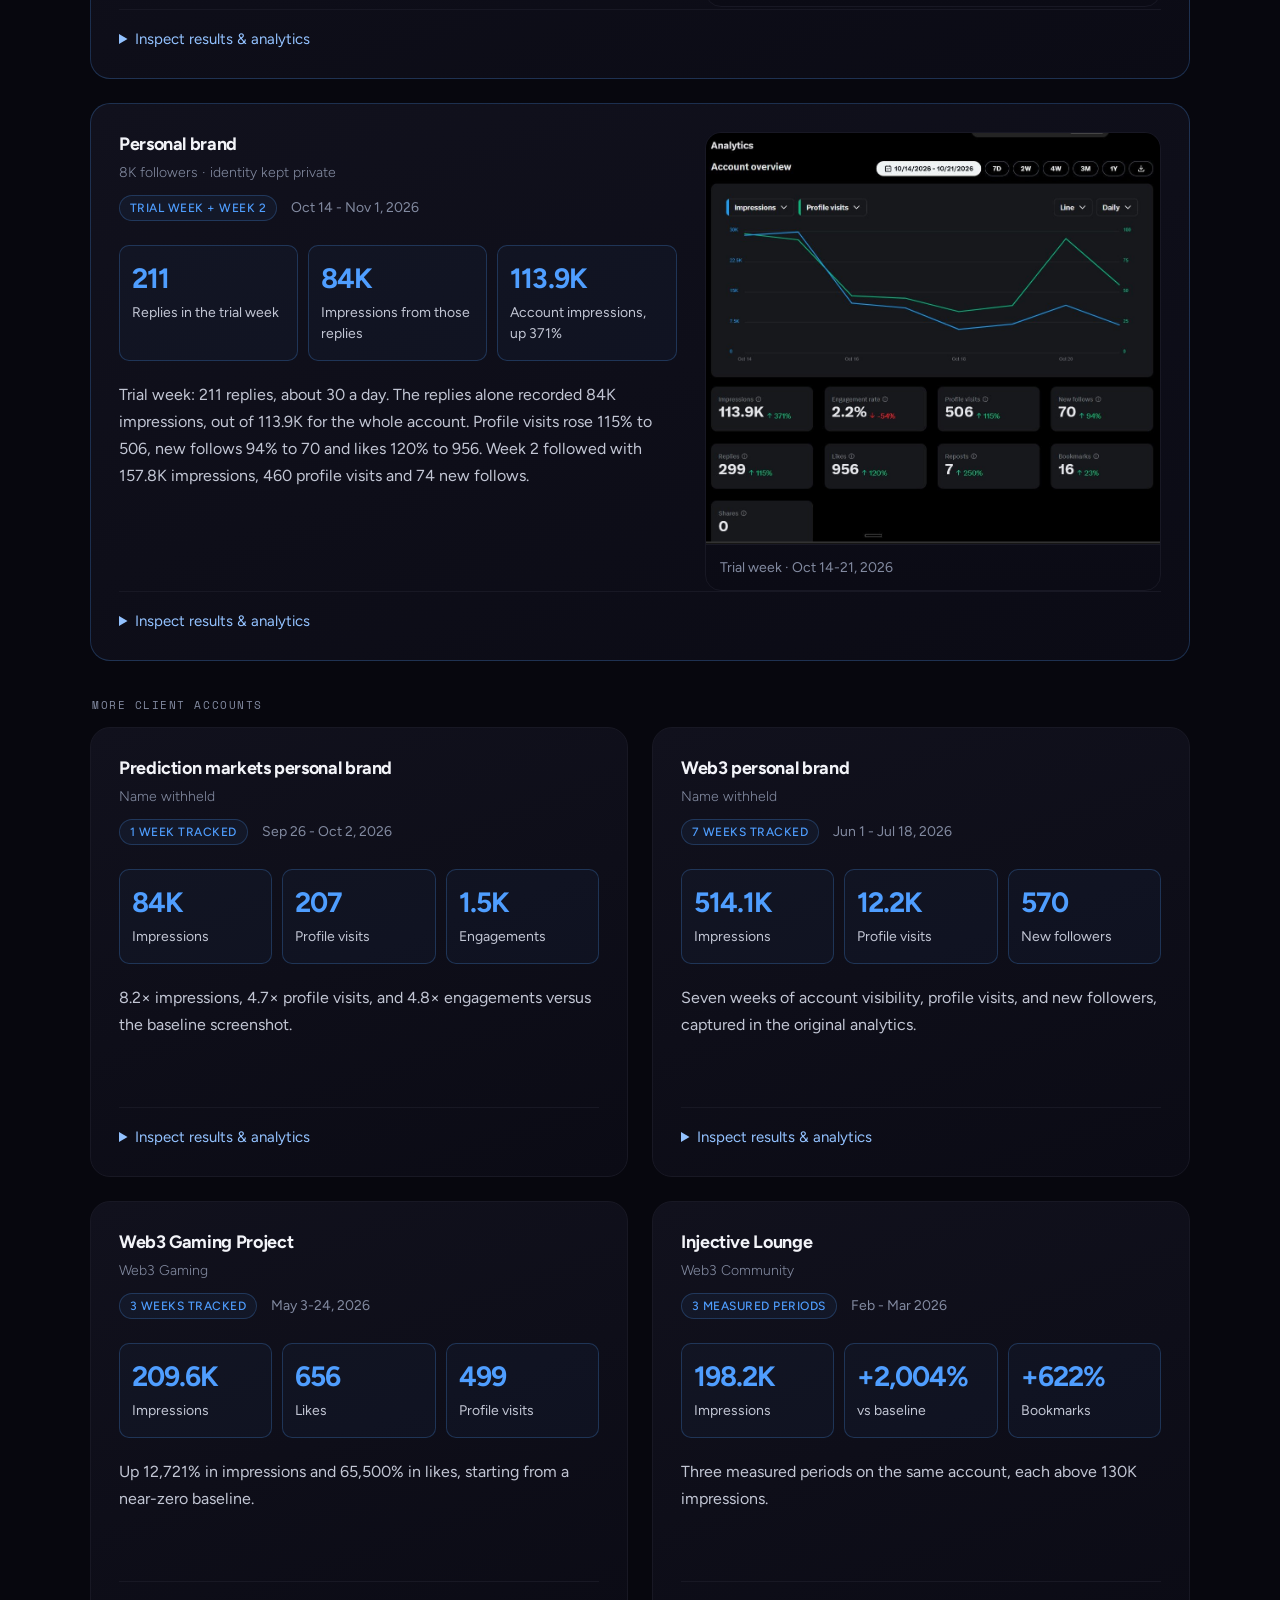
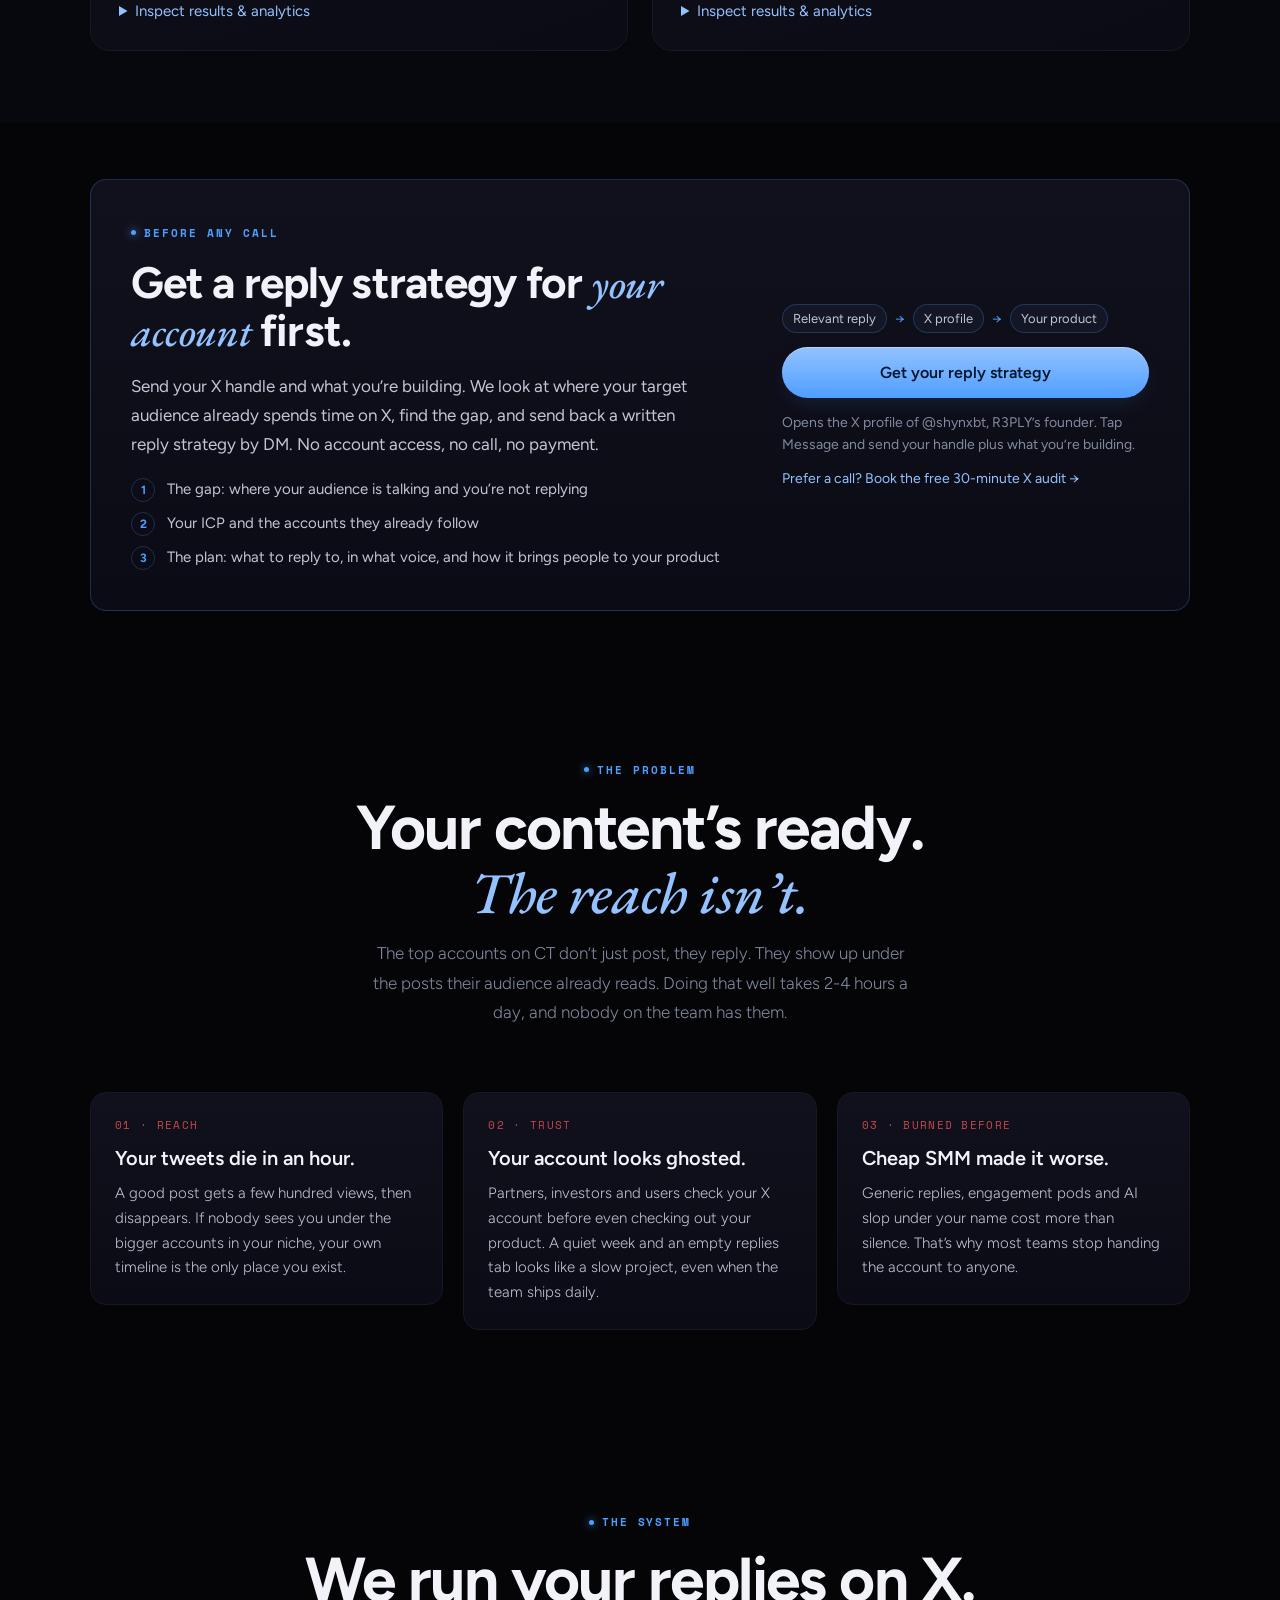
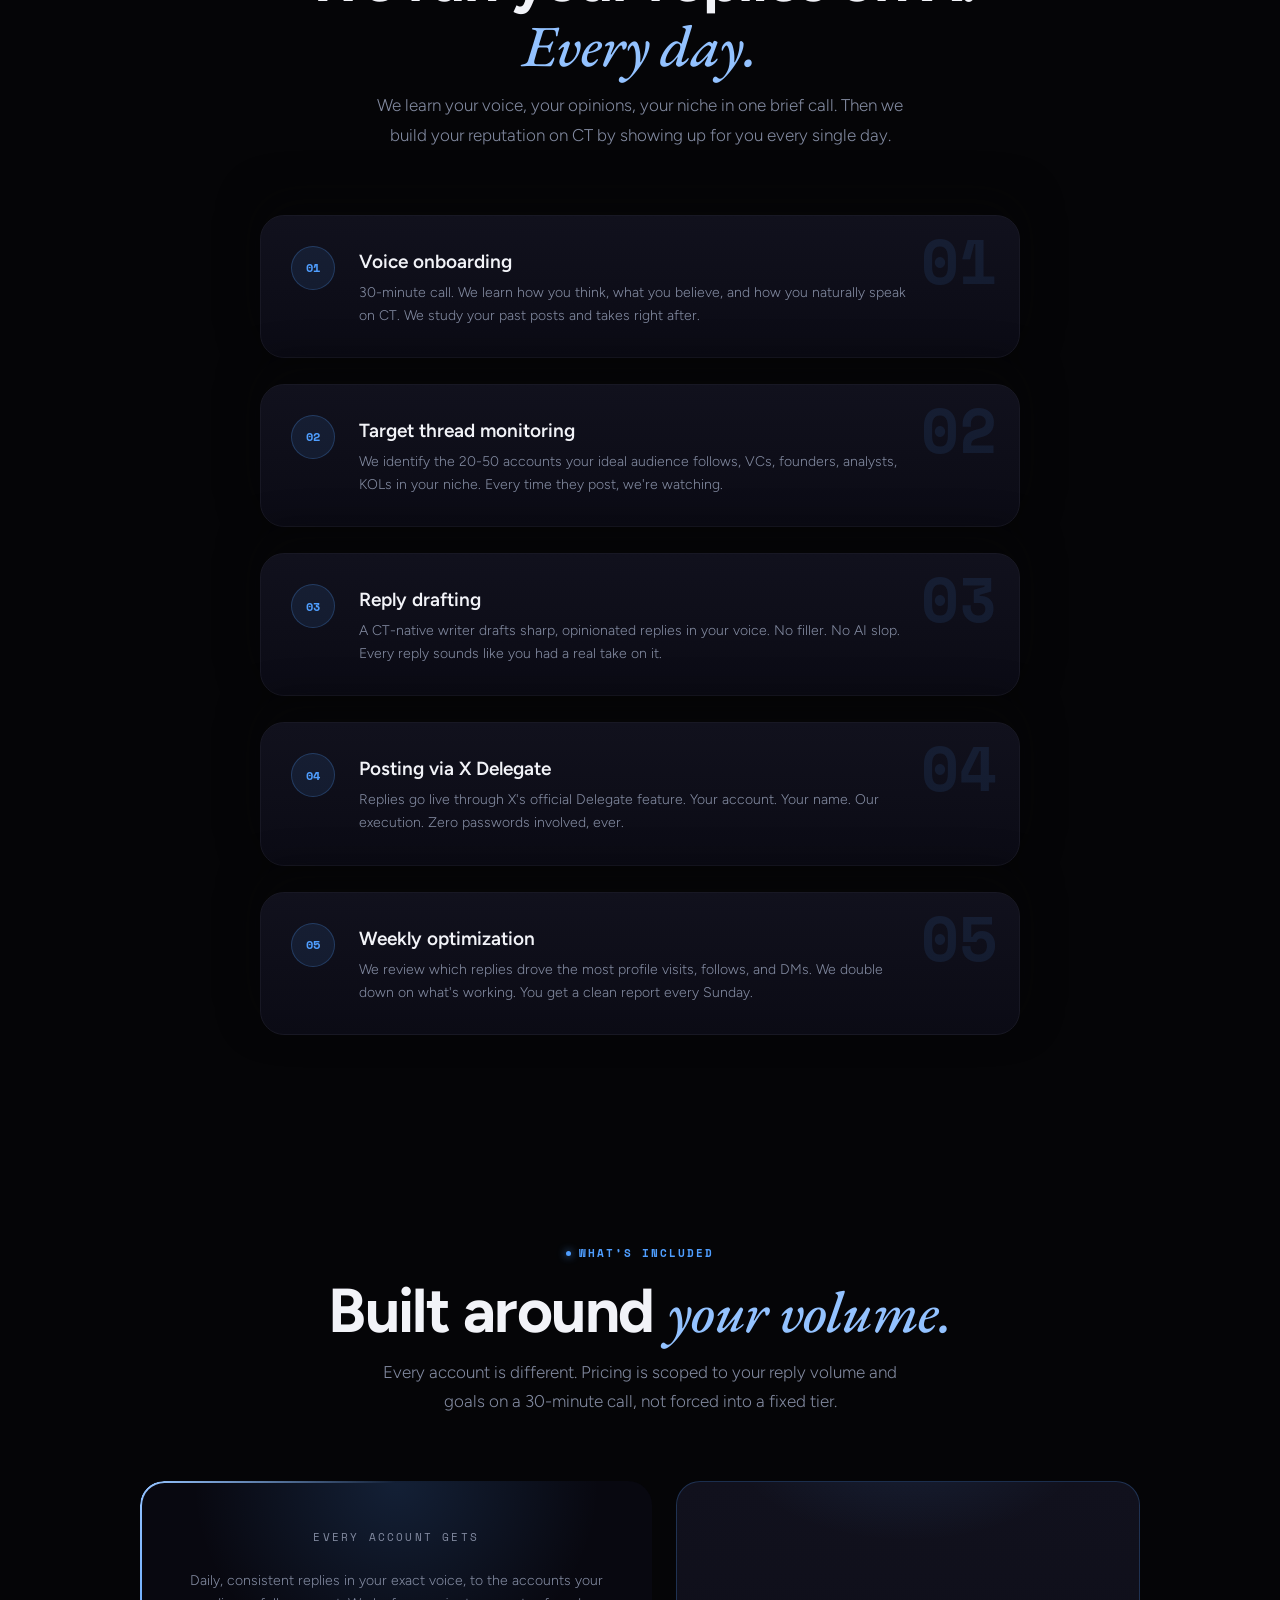
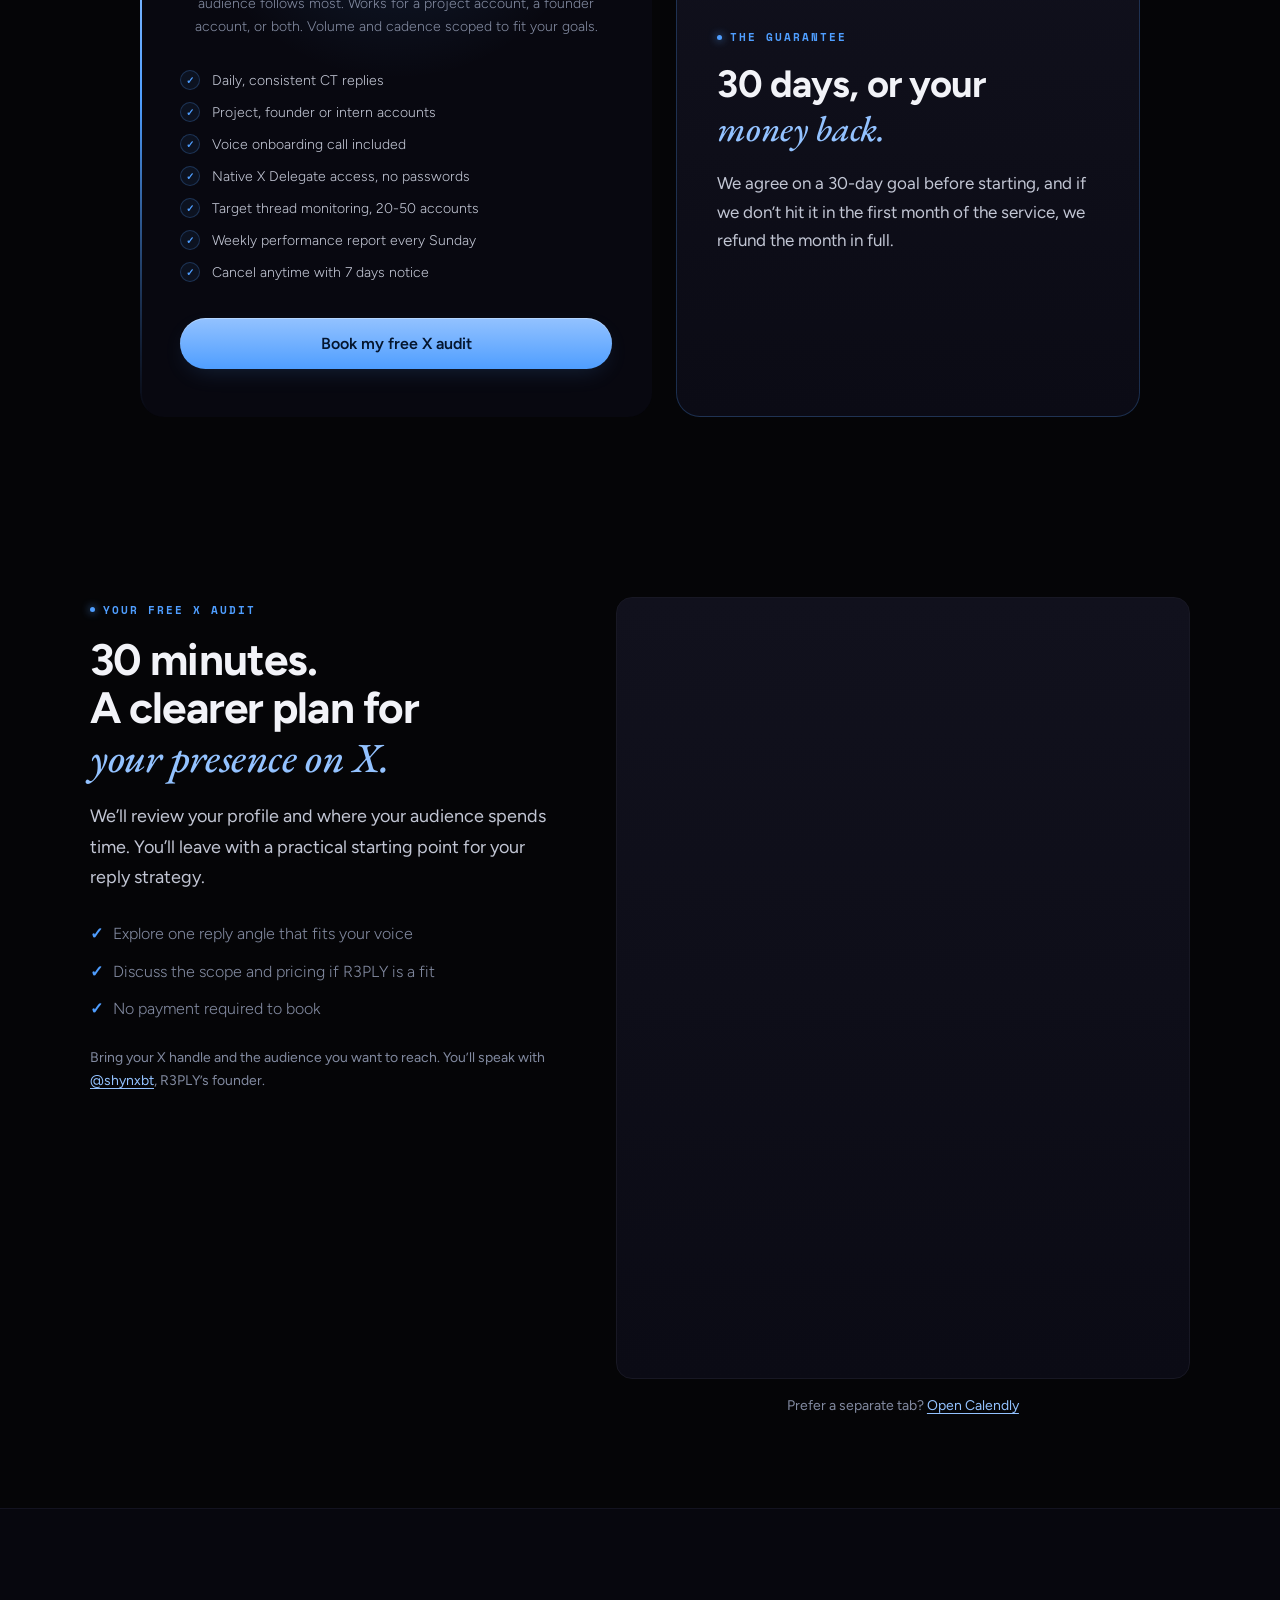
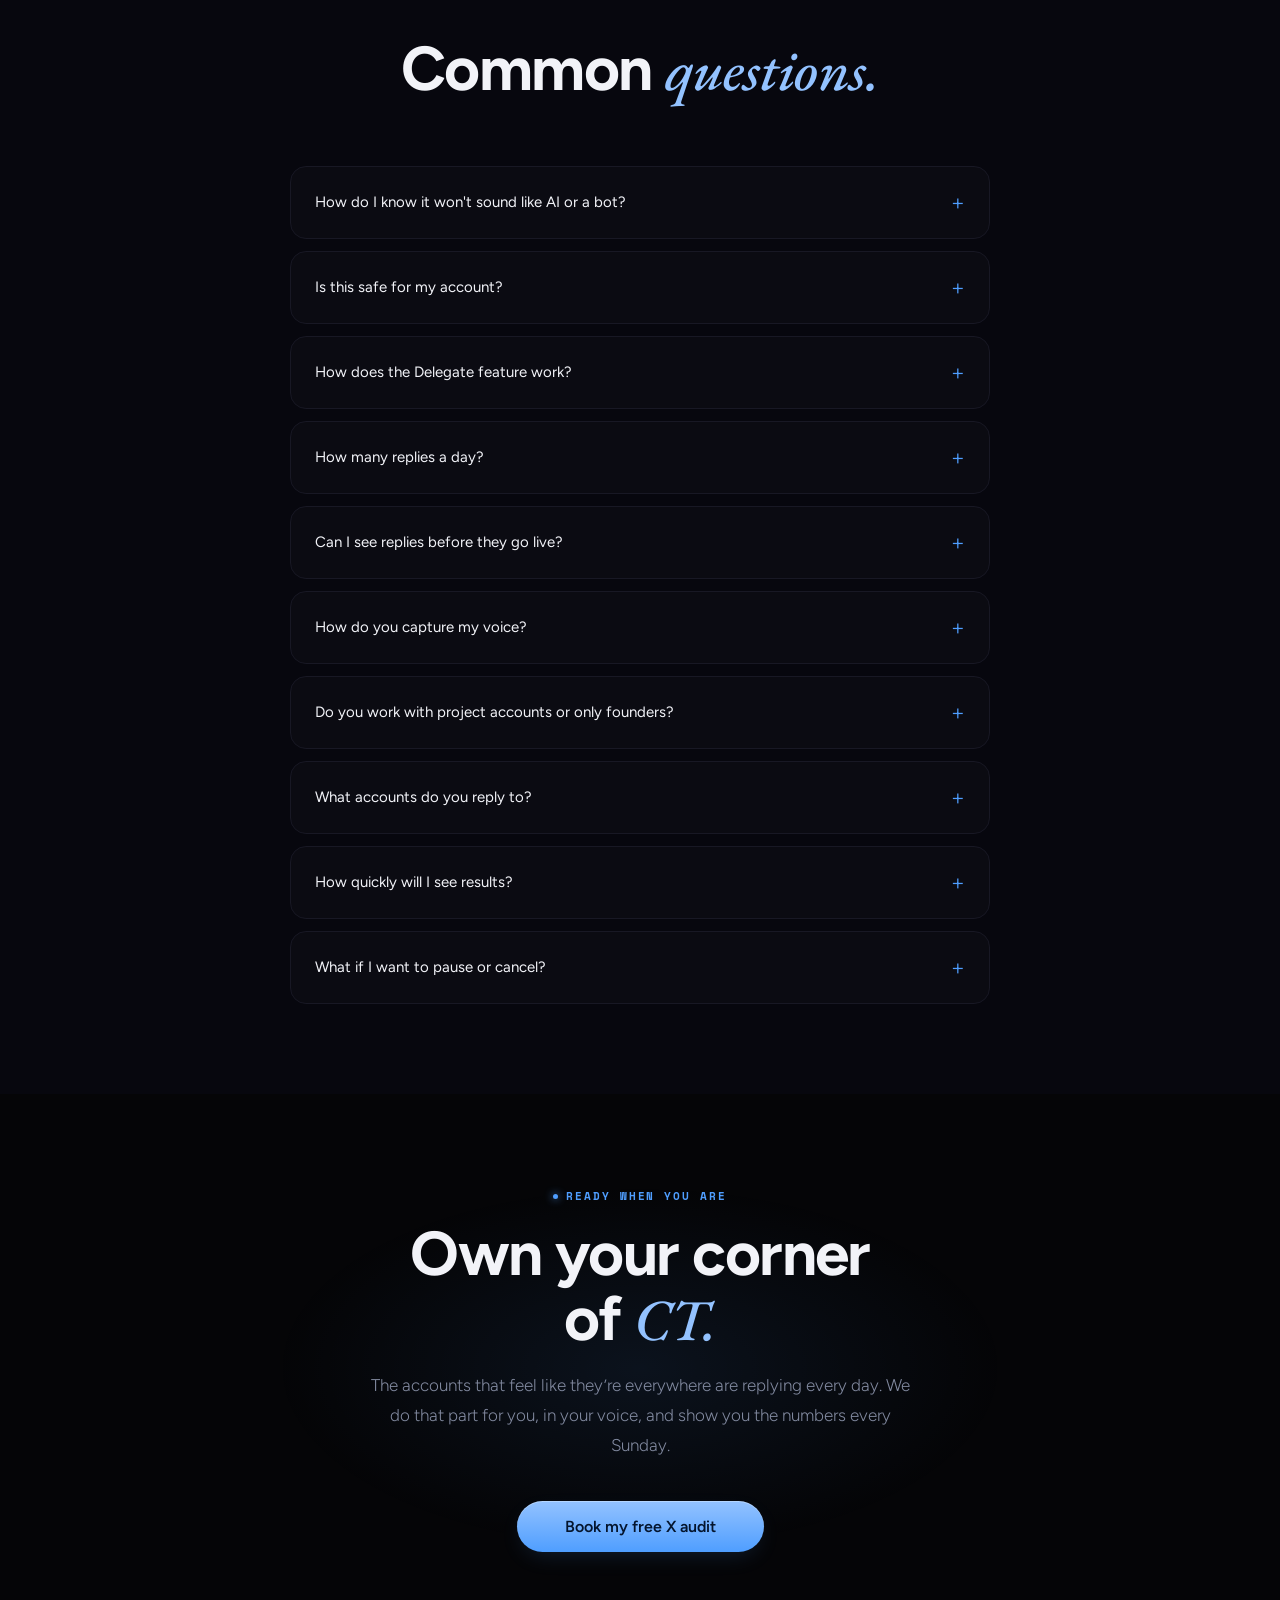
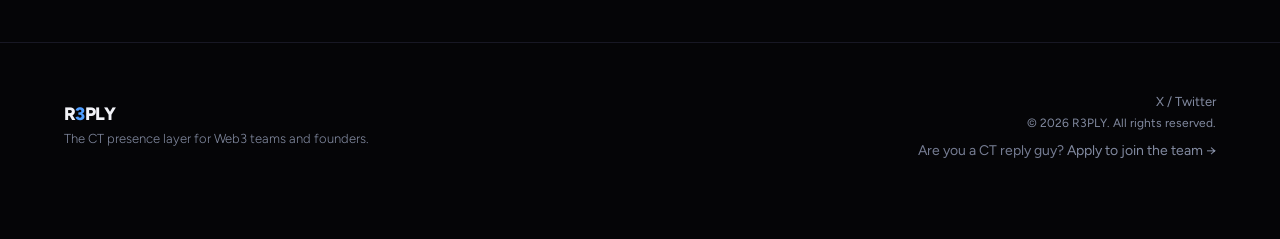
==== commit f25ec6a9: "Site update: fix booking links and accent colors, tighten page, add share image - Booking buttons no" ====
--- a/index.html
+++ b/index.html
@@ -7,8 +7,13 @@
   <meta name="description" content="Daily human-written replies for Web3 project accounts and founder accounts on X. See original client analytics, get a free reply strategy for your account, or book a free 30-minute X audit.">
   <meta property="og:title" content="R3PLY - CT Presence for Web3 Teams and Founders">
   <meta property="og:description" content="Daily human-written replies for Web3 teams and founders. See original client analytics and get a free reply strategy for your account.">
+  <link rel="canonical" href="https://r3ply.xyz/">
   <meta property="og:type" content="website">
+  <meta property="og:url" content="https://r3ply.xyz/">
   <meta property="og:image" content="https://r3ply.xyz/og-image.png">
+  <meta property="og:image:width" content="1200">
+  <meta property="og:image:height" content="630">
+  <meta property="og:image:alt" content="R3PLY: daily human-written replies for Web3 teams and founders on X">
   <meta name="twitter:card" content="summary_large_image">
   <meta name="theme-color" content="#050507">
   <link rel="icon" type="image/png" sizes="96x96" href="favicon-96x96.png">
@@ -33,13 +38,13 @@
       --text:         #f2f3f8;
       --text-dim:     #c2c6d4;
       --muted:        #828aa0;
-      --faint:        #565d72;
+      --faint:        #767d93;
       --accent:       #4f9eff;
       --accent-300:   #93c2ff;
       --accent-dim:   rgba(79,158,255,0.07);
       --accent-glow:  rgba(79,158,255,0.20);
       --accent-border:rgba(79,158,255,0.24);
-      --accent-rgb:   79 158 255;
+      --accent-rgb:   79, 158, 255;
       --red:          #ff5a5a;
       --red-dim:      rgba(255,90,90,0.07);
 
@@ -414,7 +419,7 @@
     /* ========================
        SECTION WRAPPERS
     ======================== */
-    .sw { width: 100%; content-visibility: auto; contain-intrinsic-size: auto 600px; }
+    .sw { width: 100%; }
     .sw-alt { background: var(--bg-alt); border-top: 1px solid var(--border-soft); }
     .si { max-width: var(--maxw); margin: 0 auto; padding: clamp(80px, 10vh, 124px) clamp(24px, 5vw, 80px); }
     .s-intro { text-align: center; max-width: 700px; margin: 0 auto 64px; }
@@ -872,7 +877,8 @@
       .guarantee-box { padding:40px 28px; }
       .footer { flex-direction:column; align-items:flex-start; }
       .footer-right { text-align:left; }
-      .t-step { position: static; box-shadow: none; margin-bottom: 16px; }
+      .timeline .t-step { position: relative; top: 0; box-shadow: none; margin-bottom: 16px; }
+      .t-step .step-num { font-size: 44px; }
     }
     @media (max-width:480px) {
       .hero-heading { font-size:clamp(42px,12vw,58px); }
@@ -1029,6 +1035,39 @@
 
   </style>
   <link rel="stylesheet" href="case-study-template.css">
+  <style>
+    /* Proposed: hero link, compact secondary cases, included + guarantee pair */
+    .hero-right-more { display: inline-block; margin: 14px 0 0 4px; font-size: 14px; color: var(--accent-300); text-decoration: none; }
+    .hero-right-more:hover { text-decoration: underline; text-underline-offset: 3px; }
+
+    #proof .proof-more { grid-column: 1 / -1; min-width: 0; }
+    .proof-more-title { display: flex; justify-content: space-between; align-items: center; margin: 12px 2px 14px; font-family: 'Space Mono', monospace; font-size: 11px; letter-spacing: .14em; text-transform: uppercase; color: var(--muted); }
+    .proof-more-title span { display: none; color: var(--accent-300); letter-spacing: .06em; }
+    #proof .proof-more-row { display: grid; grid-template-columns: repeat(2, minmax(0, 1fr)); gap: 24px; align-items: start; }
+
+    .offer-grid { display: grid; grid-template-columns: minmax(0, 1.05fr) minmax(0, .95fr); gap: 24px; max-width: 1000px; margin: 0 auto; align-items: stretch; }
+    .offer-grid .pricing-wrap { max-width: none; margin: 0; display: flex; }
+    .offer-grid .pricing-card { flex: 1; }
+    .guarantee-card { position: relative; display: flex; flex-direction: column; justify-content: center; padding: 44px 40px; border: 1px solid var(--accent-border); border-radius: var(--radius-lg); background: linear-gradient(180deg, var(--bg-card-2), var(--bg-card)); overflow: hidden; }
+    .guarantee-card::after { content: ''; position: absolute; top: -30%; left: 50%; transform: translateX(-50%); width: 80%; height: 220px; background: radial-gradient(ellipse, rgba(var(--accent-rgb), .12), transparent 70%); pointer-events: none; }
+    .guarantee-card-title { position: relative; font-size: clamp(28px, 3vw, 38px); font-weight: 700; line-height: 1.15; letter-spacing: -.02em; margin: 0 0 18px; }
+    .guarantee-card p { position: relative; font-size: 17px; line-height: 1.7; color: var(--text-dim); margin: 0 0 14px; }
+    .guarantee-card .guarantee-card-note { font-size: 14px; color: var(--muted); margin: 0; }
+    .cal-prep a { color: var(--accent-300); text-underline-offset: 3px; }
+
+    @media (max-width: 1000px) {
+      #proof .proof-more-row { grid-template-columns: 1fr; }
+    }
+    @media (max-width: 860px) {
+      .offer-grid { grid-template-columns: 1fr; max-width: 520px; }
+    }
+    @media (max-width: 768px) {
+      #proof .proof-more-row { display: flex; overflow-x: auto; gap: 12px; scroll-snap-type: x mandatory; margin: 0 -24px; padding: 0 24px 10px; scroll-padding-left: 24px; align-items: flex-start; }
+      #proof .proof-more-row > .proof-case { flex: 0 0 86%; scroll-snap-align: start; }
+      .proof-more-title span { display: inline; }
+      .guarantee-card { padding: 36px 28px; }
+    }
+  </style>
 </head>
 <body>
 
@@ -1040,20 +1079,20 @@
     <div class="nav-inner">
       <a href="#home" class="nav-logo">R<span>3</span>PLY</a>
       <div class="nav-links">
+        <a href="#proof">Results</a>
         <a href="#process">Process</a>
-        <a href="#pricing">Pricing</a>
-        <a href="#guarantee">Guarantee</a>
+        <a href="#pricing">What&rsquo;s included</a>
         <a href="#faq">FAQ</a>
       </div>
-      <a href="#calendly" data-book-call class="nav-btn">Book a free X audit</a>
+      <a href="#calendly" data-book-call class="nav-btn">Book my free X audit</a>
       <button class="nav-burger" id="nav-burger" aria-label="Open menu" aria-expanded="false">
         <span></span><span></span><span></span>
       </button>
     </div>
     <div class="nav-mobile-menu" id="nav-mobile-menu">
+      <a href="#proof">Results</a>
       <a href="#process">Process</a>
-      <a href="#pricing">Pricing</a>
-      <a href="#guarantee">Guarantee</a>
+      <a href="#pricing">What&rsquo;s included</a>
       <a href="#faq">FAQ</a>
       <a href="#calendly" data-book-call class="btn btn-blue btn-full">Book my free X audit</a>
     </div>
@@ -1074,11 +1113,11 @@
           <a href="#calendly" data-book-call class="btn btn-blue magnetic">Book my free X audit</a>
           <a href="#strategy" class="btn btn-ghost">Get your reply strategy</a>
         </div>
-        <p class="hero-call-note">Not ready for a call? Send your handle and get a written reply strategy for your account first. Or book 30 minutes with the R3PLY founder.</p>
+        <p class="hero-call-note">Not ready for a call? Get a written reply strategy for your account first. No account access, no payment.</p>
         <div class="hero-trust">
           <span class="trust-item">Human-written replies</span>
-          <span class="trust-item">Native X Delegate</span>
-          <span class="trust-item">No passwords shared</span>
+          <span class="trust-item">Posted via X Delegate, no passwords</span>
+          <span class="trust-item">30-day money-back guarantee</span>
         </div>
       </div>
 
@@ -1087,11 +1126,11 @@
         <div class="ct-card ct-report" data-tilt>
           <span class="spotlight"></span>
           <div class="ct-report-top">
-            <span class="ct-report-tag">Latest client report</span>
+            <span class="ct-report-tag">Project account &middot; ongoing</span>
             <span class="ct-report-range">Sep 25 - Nov 4, 2026</span>
           </div>
           <div class="ct-head">
-            <div class="ct-avatar img-avatar"><img src="[data-uri]" alt="Multipli Intern"></div>
+            <div class="ct-avatar img-avatar"><img src="assets/avatar-multipli.png" alt="Multipli Intern"></div>
             <div class="ct-meta"><div class="ct-name">Multipli Intern</div><div class="ct-handle">@intern_multipli</div></div>
             <a href="https://x.com/intern_multipli" target="_blank" rel="noopener" class="ct-x-link" aria-label="Multipli Intern on X"><svg class="ct-x-icon" width="18" height="18" viewBox="0 0 24 24" fill="var(--accent)"><path d="M18.244 2.25h3.308l-7.227 8.26 8.502 11.24H16.17l-4.714-6.231-5.401 6.231H2.738l7.737-8.852L1.254 2.25H8.08l4.259 5.626zm-1.161 17.52h1.833L7.084 4.126H5.117z"/></svg></a>
           </div>
@@ -1103,18 +1142,25 @@
           </div>
           <p class="ct-report-note">248.8K of those impressions came in the last month. Daily quality checks and a weekly analytics report, run through X Delegate.</p>
         </div>
-        <div class="ct-card" data-tilt>
-          <span class="ct-card-label">Reply we wrote for a client</span>
+        <div class="ct-card ct-report" data-tilt>
           <span class="spotlight"></span>
+          <div class="ct-report-top">
+            <span class="ct-report-tag">Personal account &middot; trial week</span>
+            <span class="ct-report-range">Oct 14-21, 2026</span>
+          </div>
           <div class="ct-head">
-            <div class="ct-avatar img-avatar"><img src="[data-uri]" alt="Injective Lounge"></div>
-            <div class="ct-meta"><div class="ct-name">Injective Lounge</div><div class="ct-handle">@InjectiveLounge</div></div>
-            <a href="https://x.com/InjectiveLounge/status/2019468306420236530?s=20" target="_blank" rel="noopener" class="ct-x-link"><svg class="ct-x-icon" width="18" height="18" viewBox="0 0 24 24" fill="var(--accent)"><path d="M18.244 2.25h3.308l-7.227 8.26 8.502 11.24H16.17l-4.714-6.231-5.401 6.231H2.738l7.737-8.852L1.254 2.25H8.08l4.259 5.626zm-1.161 17.52h1.833L7.084 4.126H5.117z"/></svg></a>
+            <div class="ct-avatar blue" aria-hidden="true"><svg width="16" height="16" viewBox="0 0 24 24" fill="currentColor"><circle cx="12" cy="8" r="4"/><path d="M4 21c0-4.4 3.6-8 8-8s8 3.6 8 8z"/></svg></div>
+            <div class="ct-meta"><div class="ct-name">Personal brand</div><div class="ct-handle">8K followers &middot; name withheld</div></div>
           </div>
-          <p class="ct-text">one image to explain it all:</p>
-          <a class="ct-media" href="https://x.com/InjectiveLounge/status/2019468306420236530?s=20" target="_blank" rel="noopener"><span class="ct-media-tag">Image reply</span><span class="ct-media-cta">View the image on X &#8599;</span></a>
-          <div class="ct-stats"><span class="ct-imp">👁 103.9K</span><span>❤️ 868</span><span>🔄 15</span></div>
+          <div class="ct-report-stats">
+            <div><b>211</b><span>replies we posted</span></div>
+            <div><b>84K</b><span>impressions on them</span></div>
+            <div><b>+371%</b><span>account impressions</span></div>
+          </div>
+          <p class="ct-report-note">About 30 replies a day. Profile visits rose 115% and new follows 94% in the same week.</p>
         </div>
+        <a href="#proof" class="hero-right-more">See the analytics for all six accounts &darr;</a>
+      </div>
     </div>
   </header>
 
@@ -1196,7 +1242,7 @@
           <div class="proof-featured-grid">
             <div class="proof-featured-main">
               <div class="proof-label-row">
-                <h3 class="proof-client" id="case-pb8k">Personal Brand</h3>
+                <h3 class="proof-client" id="case-pb8k">Personal brand</h3>
                 <span class="proof-niche">8K followers &middot; identity kept private</span>
               </div>
               <div class="proof-case-meta">
@@ -1254,10 +1300,13 @@
           </details>
         </article>
 
+<div class="proof-more">
+<p class="proof-more-title">More client accounts <span aria-hidden="true">Swipe &rarr;</span></p>
+<div class="proof-more-row">
 <article class="proof-block proof-case" aria-labelledby="case-polymarket">
           <div class="proof-label-row">
-            <h3 class="proof-client" id="case-polymarket">Personal Brand</h3>
-            <span class="proof-niche">Prediction Markets Niche</span>
+            <h3 class="proof-client" id="case-polymarket">Prediction markets personal brand</h3>
+            <span class="proof-niche">Name withheld</span>
           </div>
           <div class="proof-case-meta">
             <span class="proof-pill">1 week tracked</span>
@@ -1270,10 +1319,10 @@
           <details class="proof-details">
             <summary>Inspect results &amp; analytics</summary>
             <p class="proof-evidence-note">Baseline: Sep 20-26. Trial: Sep 26 - Oct 2, 2026. The windows share Sep 26. Multiples are approximate because X rounds larger totals. Engagement rate moved from 3% to 1.8%.</p>
-            <div class="proof-row" data-proof-row><button type="button" class="proof-shot glass-card" data-group="polymarket" data-index="0" data-client="Personal Brand · Prediction Markets Niche" data-range="Baseline screenshot · Sep 20-26, 2026" data-stats="10.3K impressions · 44 profile visits · 312 engagements · 3% engagement rate" aria-label="Open original Prediction Markets Niche baseline analytics screenshot, September 20 to 26, 2026">
+            <div class="proof-row" data-proof-row><button type="button" class="proof-shot glass-card" data-group="polymarket" data-index="0" data-client="Prediction markets personal brand" data-range="Baseline screenshot · Sep 20-26, 2026" data-stats="10.3K impressions · 44 profile visits · 312 engagements · 3% engagement rate" aria-label="Open original Prediction Markets Niche baseline analytics screenshot, September 20 to 26, 2026">
                 <img src="assets/polymarket-before.png" alt="Original baseline X analytics for September 20-26, 2026: 10.3K impressions, 44 profile visits and 312 engagements" loading="lazy" width="1246" height="1000">
                 <span class="proof-cap">Baseline · Sep 20-26, 2026</span>
-              </button><button type="button" class="proof-shot glass-card" data-group="polymarket" data-index="1" data-client="Personal Brand · Prediction Markets Niche" data-range="Trial screenshot · Sep 26 - Oct 2, 2026" data-stats="84K impressions · 207 profile visits · 1.5K engagements · 1.8% engagement rate" aria-label="Open original Prediction Markets Niche trial analytics screenshot, September 26 to October 2, 2026">
+              </button><button type="button" class="proof-shot glass-card" data-group="polymarket" data-index="1" data-client="Prediction markets personal brand" data-range="Trial screenshot · Sep 26 - Oct 2, 2026" data-stats="84K impressions · 207 profile visits · 1.5K engagements · 1.8% engagement rate" aria-label="Open original Prediction Markets Niche trial analytics screenshot, September 26 to October 2, 2026">
                 <img src="assets/polymarket-after.png" alt="Original trial X analytics for September 26 - October 2, 2026: 84K impressions, 207 profile visits and 1.5K engagements" loading="lazy" width="1256" height="994">
                 <span class="proof-cap">Trial · Sep 26 - Oct 2, 2026</span>
               </button></div>
@@ -1294,8 +1343,8 @@
 
 <article class="proof-block proof-case" aria-labelledby="case-personal">
           <div class="proof-label-row">
-            <h3 class="proof-client" id="case-personal">Personal Brand</h3>
-            <span class="proof-niche">Web3</span>
+            <h3 class="proof-client" id="case-personal">Web3 personal brand</h3>
+            <span class="proof-niche">Name withheld</span>
           </div>
           <div class="proof-case-meta">
             <span class="proof-pill">7 weeks tracked</span>
@@ -1310,11 +1359,11 @@
             <p class="proof-evidence-note">Account-wide X analytics for Jun 1 - Jul 18, 2026. The original screenshot includes impressions, profile visits, and new followers.</p>
             <div class="proof-row" data-proof-row><button type="button" class="proof-shot glass-card proof-shot-lg"
             data-group="personal"
-            data-client="Personal Brand · Web3"
+            data-client="Web3 personal brand"
             data-range="Jun 1 - Jul 18, 2026 · 7 weeks tracked"
             data-stats="514.1K impressions · 12.2K profile visits · 570 new followers"
             aria-label="Open personal brand Web3 analytics screenshot for Jun 1 to Jul 18, 2026">
-            <img src="[data-uri]" alt="Personal brand Web3 X analytics, Jun 1 to Jul 18, 2026, 514.1K impressions" loading="lazy" width="1200" height="800">
+            <img src="assets/proof-personal-web3.jpg" alt="Personal brand Web3 X analytics, Jun 1 to Jul 18, 2026, 514.1K impressions" loading="lazy" width="1200" height="800">
             <span class="proof-cap">Jun 1 - Jul 18, 2026</span>
           </button></div>
             
@@ -1343,7 +1392,7 @@
             data-range="May 3-24, 2026 · 3 weeks tracked"
             data-stats="209.6K impressions · 656 likes · 499 profile visits"
             aria-label="Open Web3 gaming project analytics screenshot for May 3 to 24, 2026">
-            <img src="[data-uri]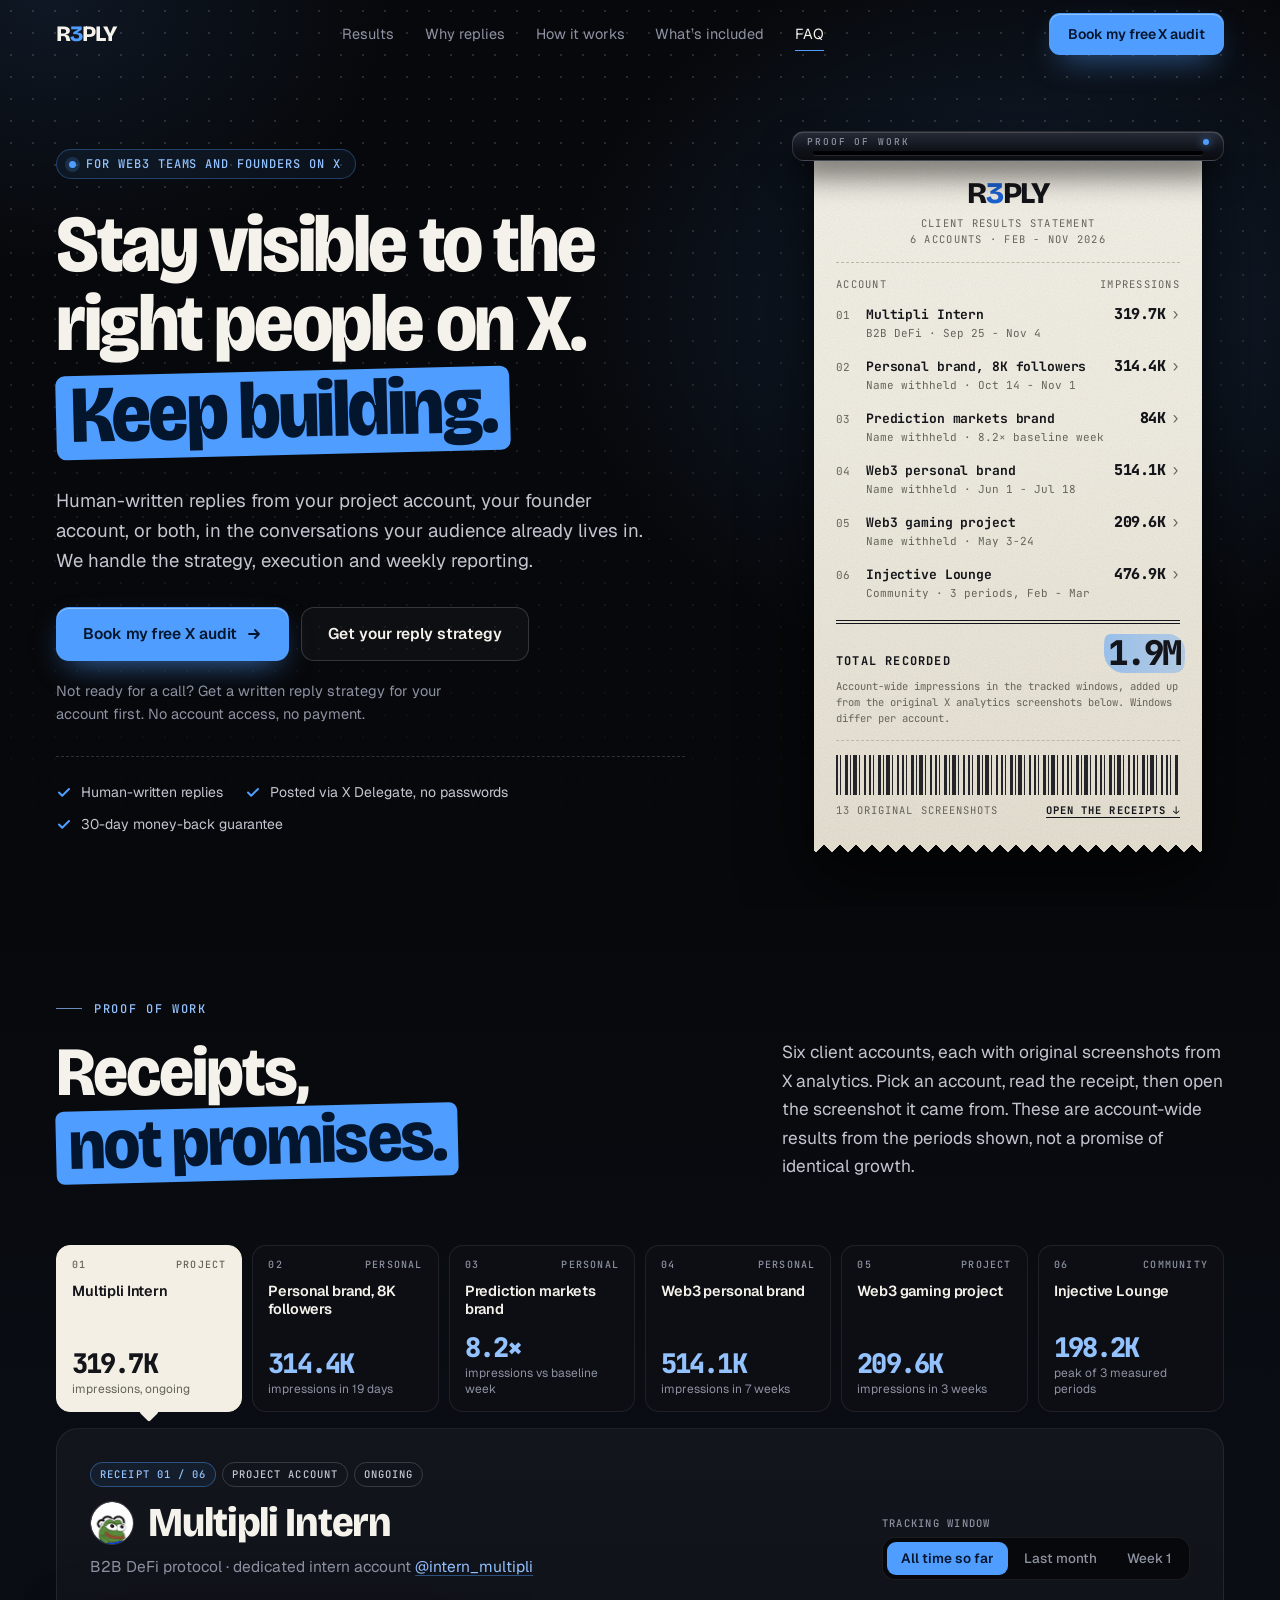
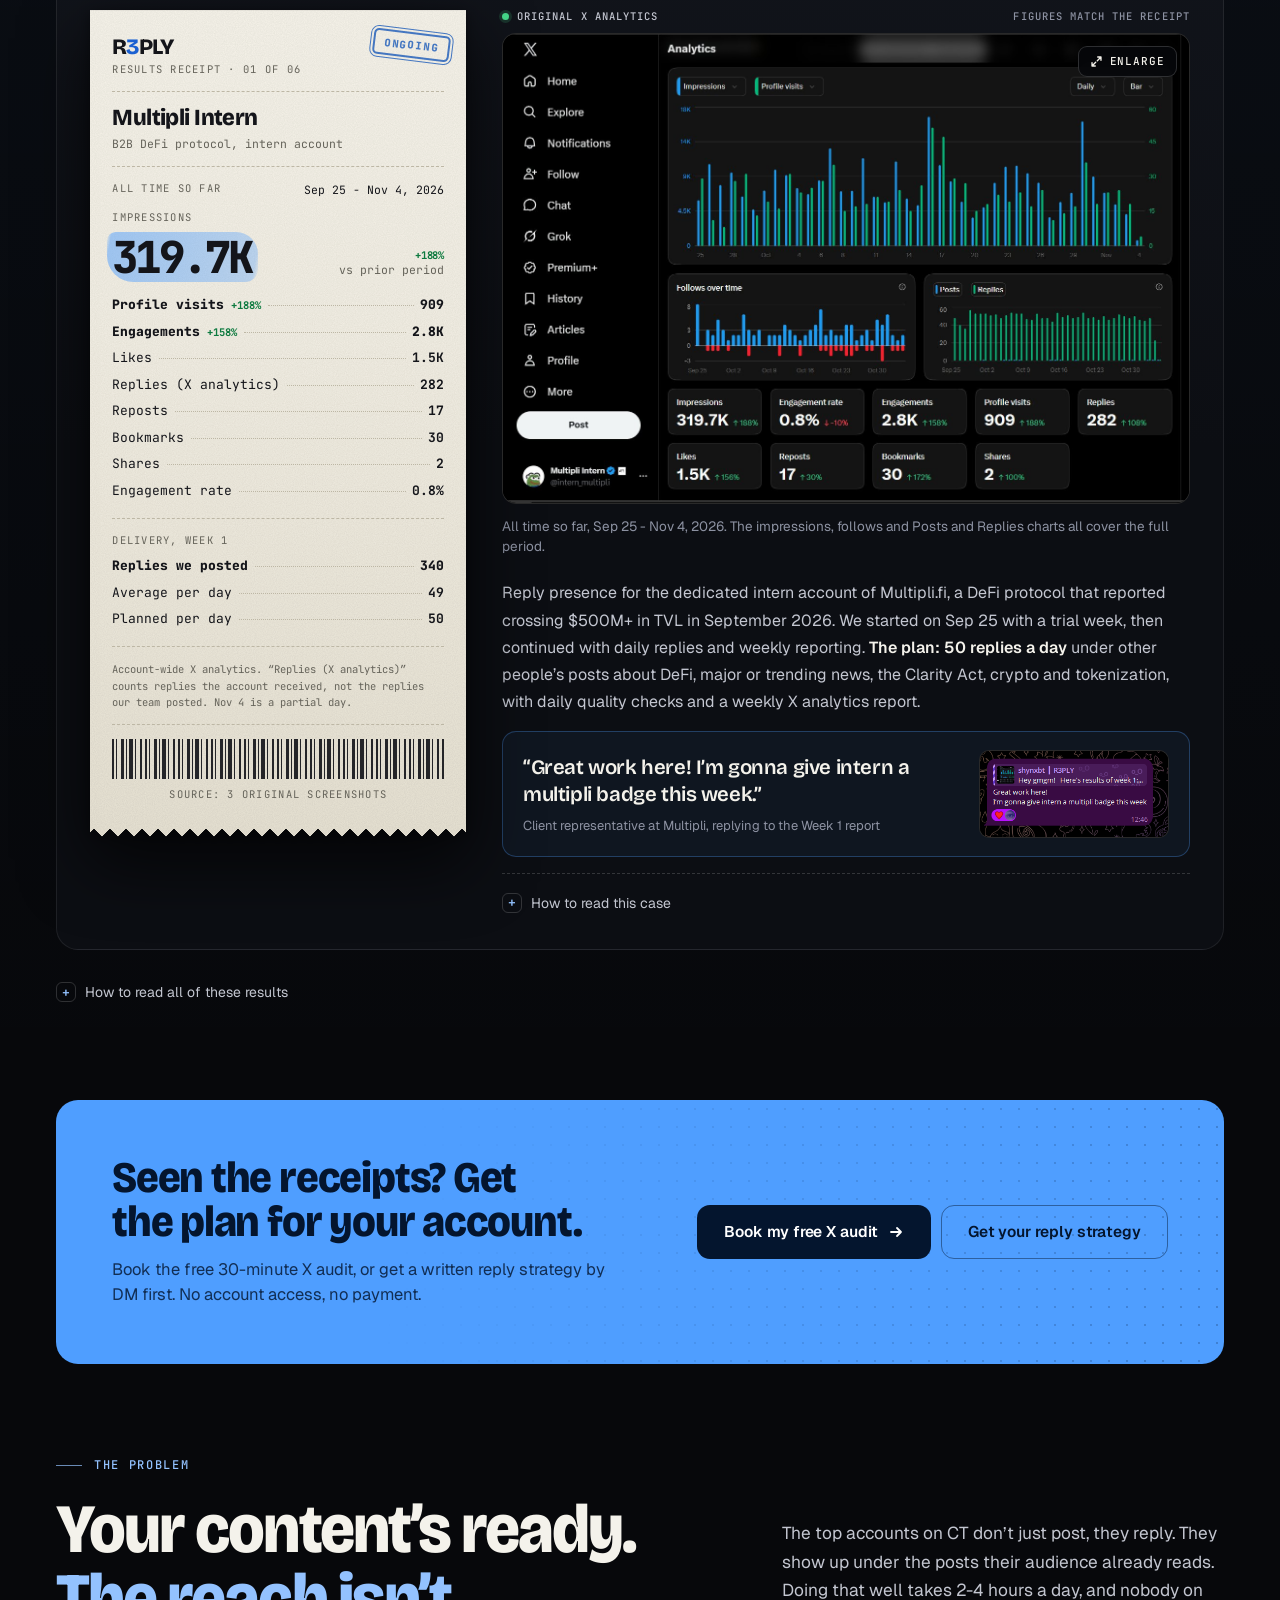
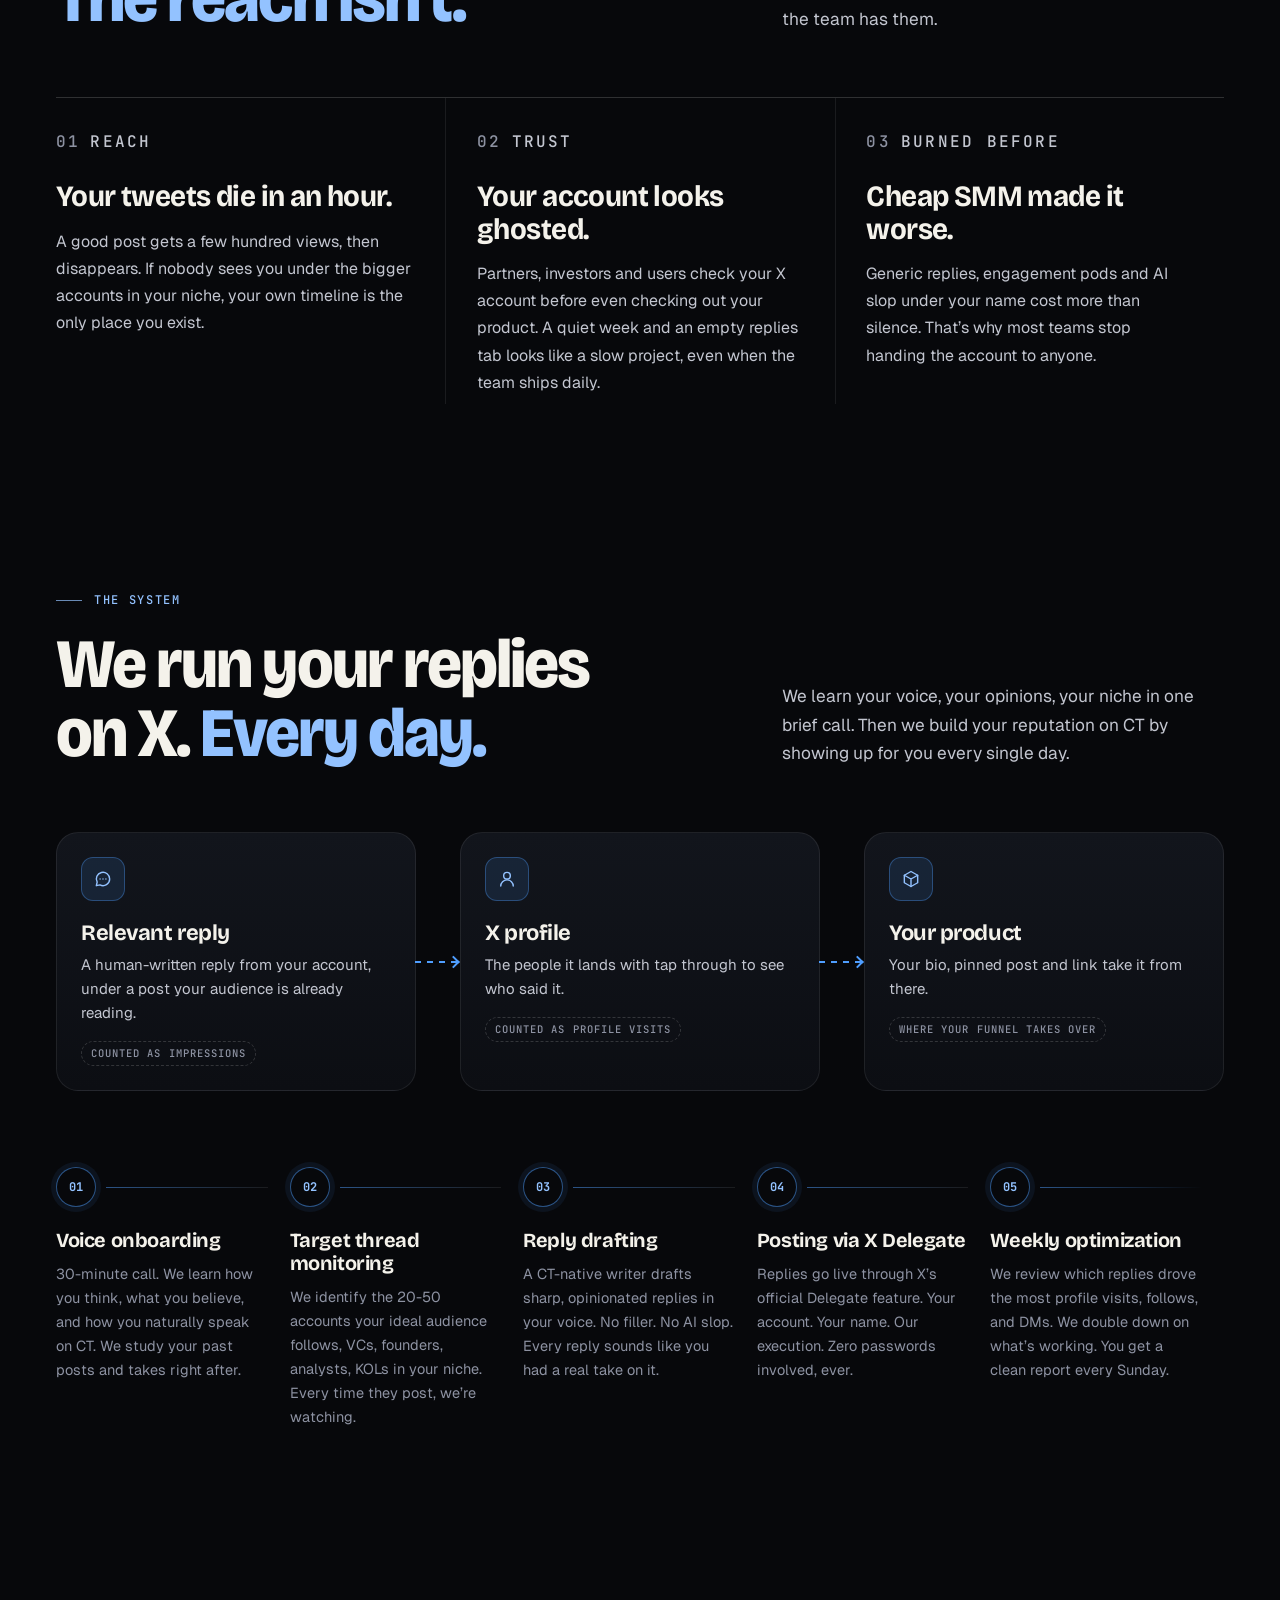
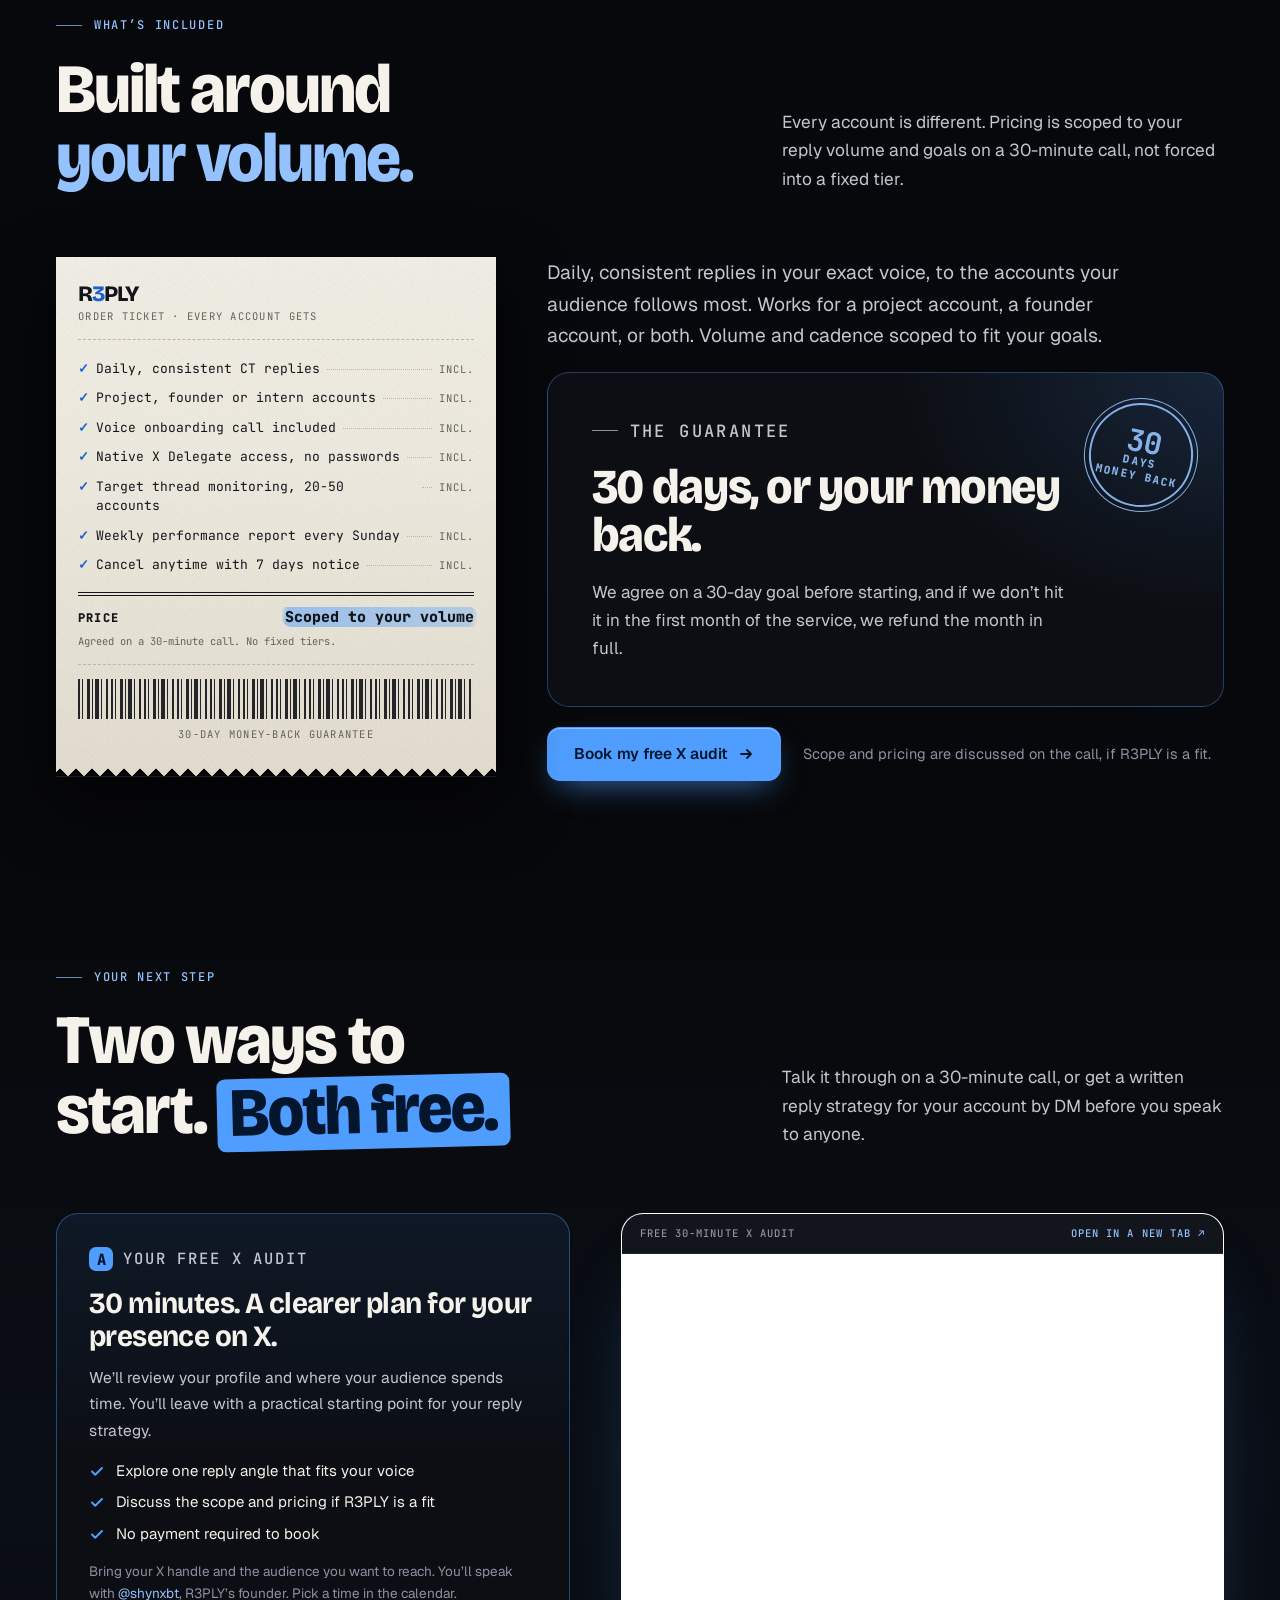
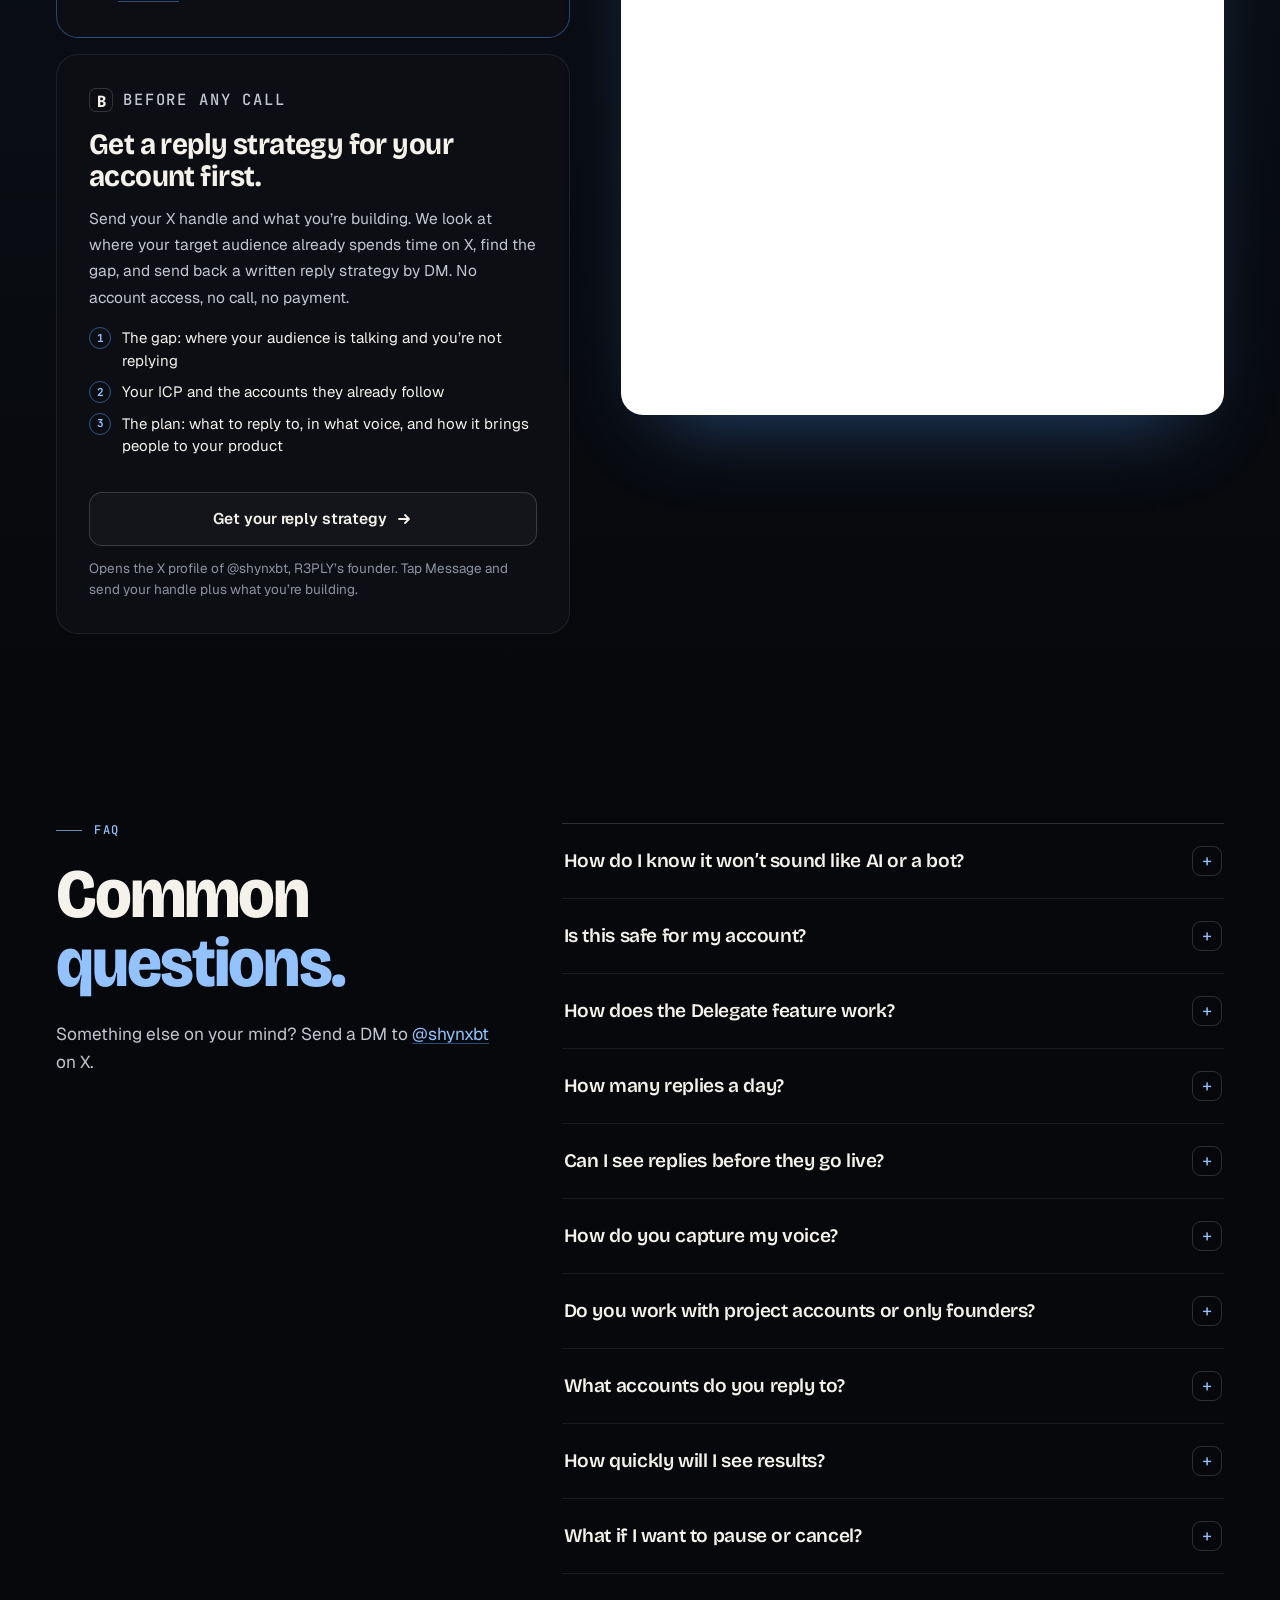
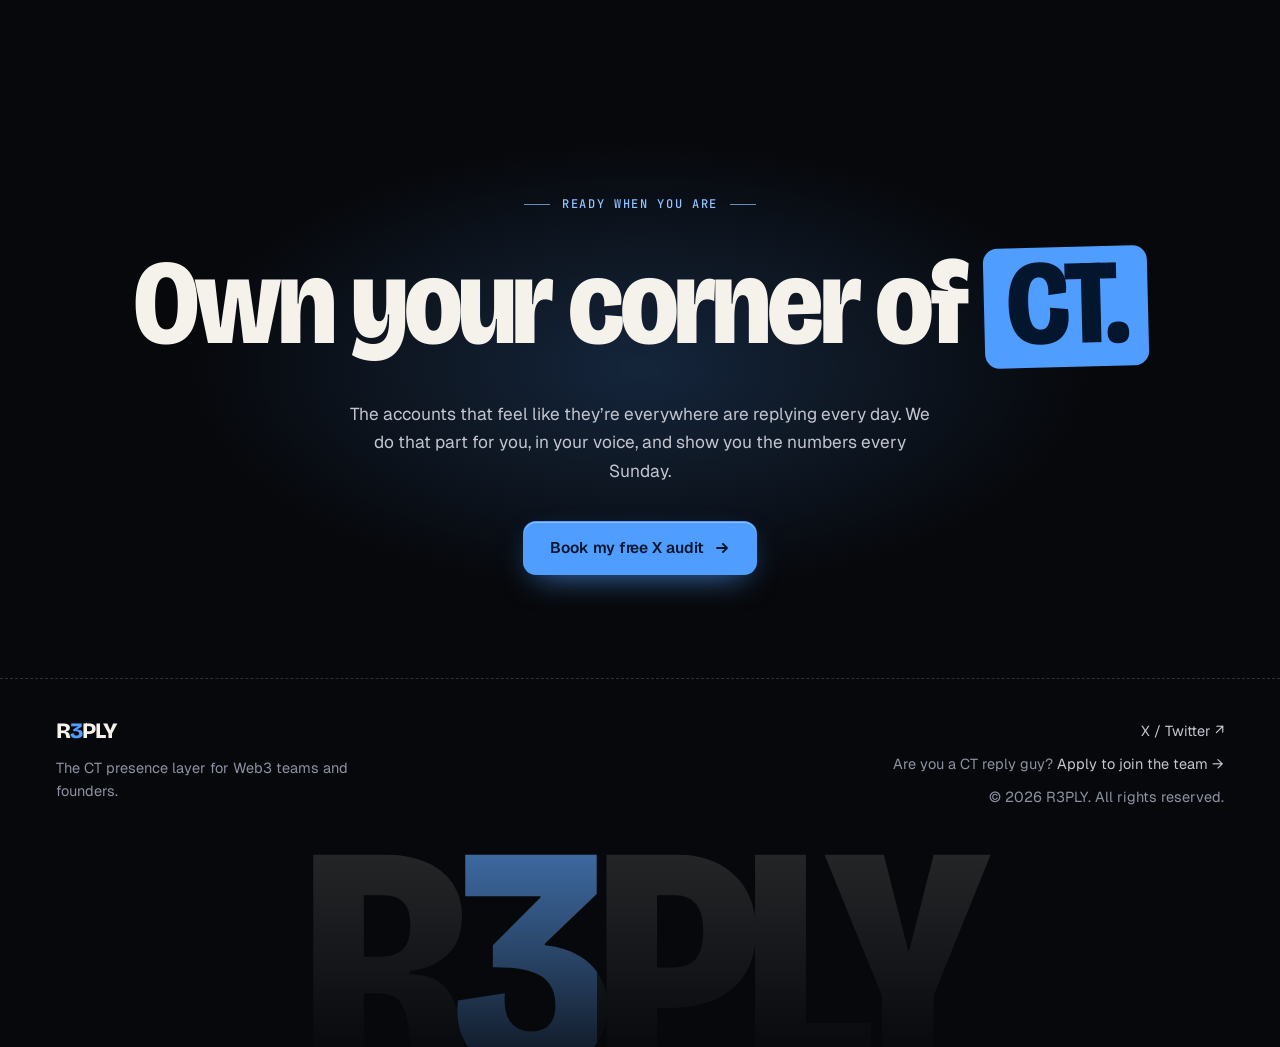
==== commit 5558e3da: "Redesign and rebuild the site around client receipts - New visual system: dark canvas, paper receipt" ====
--- a/index.html
+++ b/index.html
@@ -5,9 +5,9 @@
   <meta name="viewport" content="width=device-width, initial-scale=1.0">
   <title>R3PLY - Daily replies for Web3 teams and founders on X</title>
   <meta name="description" content="Daily human-written replies for Web3 project accounts and founder accounts on X. See original client analytics, get a free reply strategy for your account, or book a free 30-minute X audit.">
+  <link rel="canonical" href="https://r3ply.xyz/">
   <meta property="og:title" content="R3PLY - CT Presence for Web3 Teams and Founders">
   <meta property="og:description" content="Daily human-written replies for Web3 teams and founders. See original client analytics and get a free reply strategy for your account.">
-  <link rel="canonical" href="https://r3ply.xyz/">
   <meta property="og:type" content="website">
   <meta property="og:url" content="https://r3ply.xyz/">
   <meta property="og:image" content="https://r3ply.xyz/og-image.png">
@@ -15,1627 +15,1059 @@
   <meta property="og:image:height" content="630">
   <meta property="og:image:alt" content="R3PLY: daily human-written replies for Web3 teams and founders on X">
   <meta name="twitter:card" content="summary_large_image">
-  <meta name="theme-color" content="#050507">
+  <meta name="theme-color" content="#07080b">
   <link rel="icon" type="image/png" sizes="96x96" href="favicon-96x96.png">
   <link rel="icon" type="image/png" sizes="192x192" href="favicon.png">
   <link rel="shortcut icon" href="favicon.ico">
   <link rel="apple-touch-icon" sizes="180x180" href="apple-touch-icon.png">
   <link rel="preconnect" href="https://fonts.googleapis.com">
   <link rel="preconnect" href="https://fonts.gstatic.com" crossorigin>
-  <link href="https://fonts.googleapis.com/css2?family=EB+Garamond:ital,wght@1,400;1,500;1,600&family=Figtree:wght@300;400;500;600;700;800&family=Space+Mono:wght@400;700&display=swap" rel="stylesheet">
-  <style>
-
-    /* ========================
-       VARIABLES
-    ======================== */
-    :root {
-      --bg:           #050507;
-      --bg-alt:       #07070e;
-      --bg-card:      #0b0b15;
-      --bg-card-2:    #11111d;
-      --border:       #181824;
-      --border-soft:  #131320;
-      --text:         #f2f3f8;
-      --text-dim:     #c2c6d4;
-      --muted:        #828aa0;
-      --faint:        #767d93;
-      --accent:       #4f9eff;
-      --accent-300:   #93c2ff;
-      --accent-dim:   rgba(79,158,255,0.07);
-      --accent-glow:  rgba(79,158,255,0.20);
-      --accent-border:rgba(79,158,255,0.24);
-      --accent-rgb:   79, 158, 255;
-      --red:          #ff5a5a;
-      --red-dim:      rgba(255,90,90,0.07);
-
-      --radius:       16px;
-      --radius-lg:    24px;
-      --maxw:         1240px;
-      --nav-h:        66px;
-      --ease:         cubic-bezier(0.16, 1, 0.3, 1);
-      --ease-spring:  cubic-bezier(0.34, 1.4, 0.5, 1);
-    }
-
-    @property --angle { syntax: '<angle>'; initial-value: 0deg; inherits: false; }
-
-    /* ========================
-       RESET
-    ======================== */
-    *, *::before, *::after { margin: 0; padding: 0; box-sizing: border-box; }
-    html { scroll-behavior: smooth; scroll-padding-top: 96px; }
-    body {
-      background: var(--bg);
-      color: var(--text);
-      font-family: 'Figtree', sans-serif;
-      overflow-x: hidden;
-      -webkit-font-smoothing: antialiased;
-      isolation: isolate;
-    }
-    /* Layered gradient mesh - kills the flat black look */
-    body::before {
-      content: '';
-      position: fixed;
-      inset: 0;
-      background:
-        radial-gradient(60% 45% at 12% -5%, rgba(var(--accent-rgb),0.10), transparent 62%),
-        radial-gradient(48% 38% at 92% 8%, rgba(139,92,246,0.07), transparent 60%),
-        linear-gradient(rgba(var(--accent-rgb),0.012) 1px, transparent 1px),
-        linear-gradient(90deg, rgba(var(--accent-rgb),0.012) 1px, transparent 1px);
-      background-size: auto, auto, 64px 64px, 64px 64px;
-      pointer-events: none;
-      z-index: -2;
-    }
-    /* SVG grain overlay */
-    body::after {
-      content: '';
-      position: fixed;
-      inset: 0;
-      pointer-events: none;
-      z-index: -1;
-      opacity: 0.035;
-      mix-blend-mode: soft-light;
-      background-image: url("data:image/svg+xml,%3Csvg xmlns='http://www.w3.org/2000/svg' width='180' height='180'%3E%3Cfilter id='n'%3E%3CfeTurbulence type='fractalNoise' baseFrequency='0.8' numOctaves='3' stitchTiles='stitch'/%3E%3C/filter%3E%3Crect width='100%25' height='100%25' filter='url(%23n)'/%3E%3C/svg%3E");
-    }
-
-    /* Skip link + focus */
-    .skip-link {
-      position: fixed; left: 16px; top: 16px; z-index: 1000;
-      background: var(--accent); color: #04152e;
-      padding: 10px 16px; border-radius: 999px;
-      font-weight: 600; font-size: 13px; text-decoration: none;
-      transform: translateY(-160%); transition: transform 0.2s;
-    }
-    .skip-link:focus { transform: translateY(0); }
-    :focus-visible { outline: 2px solid var(--accent); outline-offset: 3px; border-radius: 4px; }
-
-    /* ========================
-       SCROLL PROGRESS BAR
-    ======================== */
-    .progress-bar {
-      position: fixed; top: 0; left: 0; height: 2px; width: 100%;
-      transform-origin: 0 50%; transform: scaleX(0);
-      background: linear-gradient(90deg, var(--accent), var(--accent-300));
-      box-shadow: 0 0 16px rgba(var(--accent-rgb),0.6);
-      z-index: 200; pointer-events: none;
-    }
-    @supports (animation-timeline: scroll()) {
-      .progress-bar {
-        animation: growx linear both;
-        animation-timeline: scroll(root block);
-      }
-      @keyframes growx { to { transform: scaleX(1); } }
-    }
-
-    /* ========================
-       TYPOGRAPHY
-    ======================== */
-    .eyebrow {
-      font-family: 'Space Mono', monospace;
-      font-size: 11px;
-      font-weight: 700;
-      letter-spacing: 0.18em;
-      color: var(--accent);
-      text-transform: uppercase;
-      margin-bottom: 18px;
-      display: inline-flex;
-      align-items: center;
-      gap: 8px;
-    }
-    .eyebrow::before {
-      content: ''; width: 5px; height: 5px; border-radius: 50%;
-      background: var(--accent); box-shadow: 0 0 8px var(--accent);
-    }
-    .h-xl {
-      font-family: 'Figtree', sans-serif;
-      font-size: clamp(52px, 7.5vw, 88px);
-      font-weight: 800; line-height: 1.0;
-      letter-spacing: -0.03em; color: var(--text);
-    }
-    .h-lg {
-      font-family: 'Figtree', sans-serif;
-      font-size: clamp(38px, 5.5vw, 62px);
-      font-weight: 700; line-height: 1.04;
-      letter-spacing: -0.025em; color: var(--text);
-    }
-    .h-md {
-      font-family: 'Figtree', sans-serif;
-      font-size: clamp(28px, 4vw, 44px);
-      font-weight: 700; line-height: 1.1;
-      letter-spacing: -0.02em; color: var(--text);
-    }
-    em.accent {
-      font-family: 'EB Garamond', serif;
-      font-style: italic;
-      color: var(--accent-300);
-      font-weight: 500;
-      letter-spacing: -0.01em;
-      font-size: 0.94em;
-    }
-
-    /* ========================
-       BUTTONS
-    ======================== */
-    .btn {
-      display: inline-flex; align-items: center; justify-content: center;
-      gap: 8px; border: none; border-radius: 999px;
-      font-family: 'Figtree', sans-serif; font-size: 15px; font-weight: 600;
-      cursor: pointer; text-decoration: none;
-      transition: opacity 0.2s, transform 0.25s var(--ease), box-shadow 0.25s var(--ease), border-color 0.2s;
-      white-space: nowrap;
-    }
-    .btn-blue {
-      background: linear-gradient(180deg, var(--accent-300), var(--accent));
-      color: #04152e; padding: 14px 32px;
-      box-shadow: inset 0 1px 0 rgba(255,255,255,0.3), 0 8px 24px -8px var(--accent-glow);
-    }
-    .btn-blue:hover {
-      transform: translateY(-2px);
-      box-shadow: inset 0 1px 0 rgba(255,255,255,0.4), 0 14px 38px -10px var(--accent-glow);
-    }
-    .btn-ghost {
-      background: rgba(255,255,255,0.03); color: var(--text);
-      border: 1px solid var(--border); padding: 14px 32px;
-    }
-    .btn-ghost:hover { border-color: var(--accent-border); background: rgba(255,255,255,0.06); transform: translateY(-2px); }
-    .btn-lg { padding: 16px 48px; font-size: 16px; }
-    .btn-full { width: 100%; }
-
-    /* ========================
-       NAVBAR - floating glass pill
-    ======================== */
-    .nav {
-      position: fixed; top: 14px; left: 50%; transform: translateX(-50%);
-      z-index: 100; width: min(var(--maxw), calc(100% - 28px));
-      height: var(--nav-h); border-radius: 999px;
-      backdrop-filter: blur(16px) saturate(150%);
-      -webkit-backdrop-filter: blur(16px) saturate(150%);
-      background: rgba(8,8,14,0.6);
-      border: 1px solid var(--border);
-      box-shadow: 0 16px 50px rgba(0,0,0,0.35);
-      transition: background 0.3s, border-color 0.3s;
-    }
-    .nav.scrolled { background: rgba(6,6,10,0.82); border-color: var(--accent-border); }
-    .nav:has(.nav-mobile-menu.open) { height: auto; border-radius: 24px; padding-bottom: 6px; }
-    .nav:has(.nav-mobile-menu.open) .nav-inner { height: var(--nav-h); flex-shrink: 0; }
-    .nav-inner {
-      height: 100%; padding: 0 10px 0 26px;
-      display: flex; align-items: center; justify-content: space-between;
-    }
-    .nav-logo {
-      font-family: 'Figtree', sans-serif; font-weight: 800; font-size: 18px;
-      letter-spacing: -0.03em; color: var(--text); text-decoration: none;
-    }
-    .nav-logo span { color: var(--accent); letter-spacing: -0.03em; }
-    .nav-links { display: flex; gap: 30px; }
-    .nav-links a {
-      font-size: 14px; font-weight: 400; color: var(--muted);
-      text-decoration: none; transition: color 0.2s; position: relative;
-    }
-    .nav-links a::after {
-      content: ''; position: absolute; left: 0; bottom: -5px; height: 1.5px; width: 0;
-      background: var(--accent); transition: width 0.3s var(--ease);
-    }
-    .nav-links a:hover, .nav-links a.active { color: var(--text); }
-    .nav-links a.active::after { width: 100%; }
-    .nav-btn {
-      background: linear-gradient(180deg, var(--accent-300), var(--accent));
-      color: #04152e; border: none; border-radius: 999px;
-      padding: 10px 22px; font-family: 'Figtree', sans-serif;
-      font-weight: 600; font-size: 13px; cursor: pointer;
-      transition: transform 0.2s, box-shadow 0.2s;
-      box-shadow: 0 8px 22px -8px var(--accent-glow);
-    }
-    .nav-btn:hover { transform: translateY(-1px); box-shadow: 0 12px 30px -10px var(--accent-glow); }
-    .nav-burger {
-      display: none; width: 36px; height: 36px; border: none; background: transparent;
-      cursor: pointer; flex-direction: column; align-items: center; justify-content: center; gap: 5px;
-      margin-left: 6px;
-    }
-    .nav-burger span {
-      display: block; width: 18px; height: 1.5px; background: var(--text);
-      transition: transform 0.3s var(--ease), opacity 0.3s var(--ease);
-    }
-    .nav-burger[aria-expanded="true"] span:nth-child(1) { transform: translateY(6.5px) rotate(45deg); }
-    .nav-burger[aria-expanded="true"] span:nth-child(2) { opacity: 0; }
-    .nav-burger[aria-expanded="true"] span:nth-child(3) { transform: translateY(-6.5px) rotate(-45deg); }
-    .nav-mobile-menu {
-      display: none; flex-direction: column; gap: 4px;
-      max-height: 0; overflow: hidden; opacity: 0;
-      padding: 0 20px; transition: max-height 0.35s var(--ease), opacity 0.3s var(--ease), padding 0.35s var(--ease);
-    }
-    .nav-mobile-menu.open { max-height: 320px; opacity: 1; padding: 10px 20px 20px; }
-    .nav-mobile-menu a {
-      font-size: 15px; font-weight: 400; color: var(--muted); text-decoration: none;
-      padding: 12px 4px; border-bottom: 1px solid var(--border);
-    }
-    .nav-mobile-menu a:hover { color: var(--text); }
-    .nav-mobile-menu .btn { margin-top: 14px; }
-
-    /* ========================
-       HERO
-    ======================== */
-    .hero {
-      position: relative; min-height: 100vh; display: flex; align-items: center;
-      overflow: hidden; padding-top: var(--nav-h);
-    }
-    #hero-canvas { position: absolute; inset: 0; width: 100%; height: 100%; z-index: 0; pointer-events: none; }
-    .hero-glow {
-      position: absolute; top: -25%; left: 50%; transform: translateX(-50%);
-      width: 90vw; max-width: 1100px; aspect-ratio: 1.6/1;
-      background: radial-gradient(ellipse, rgba(var(--accent-rgb),0.13) 0%, transparent 62%);
-      z-index: 1; pointer-events: none;
-    }
-    .hero::after {
-      content: ''; position: absolute; left: 0; bottom: 0;
-      width: 100%; height: 240px;
-      background: linear-gradient(to bottom, transparent 0%, var(--bg) 88%);
-      z-index: 2; pointer-events: none;
-    }
-    .hero-inner {
-      position: relative; z-index: 3; width: 100%; max-width: var(--maxw);
-      margin: 0 auto; padding: clamp(60px, 9vh, 96px) clamp(24px, 5vw, 80px);
-      display: grid; grid-template-columns: 54% 46%; gap: 48px; align-items: center;
-    }
-    .hero-left { display: flex; flex-direction: column; }
-    .hero-tag {
-      display: inline-flex; align-items: center; gap: 8px;
-      background: rgba(var(--accent-rgb),0.06);
-      border: 1px solid var(--accent-border); border-radius: 999px;
-      padding: 6px 14px; font-size: 12px; font-weight: 500;
-      color: var(--accent); letter-spacing: 0.04em; margin-bottom: 26px; width: fit-content;
-    }
-    .hero-tag .live-dot {
-      width: 6px; height: 6px; border-radius: 50%;
-      background: var(--accent); animation: livepulse 2.2s ease-in-out infinite;
-    }
-    @keyframes livepulse {
-      0%, 100% { opacity: 1; transform: scale(1); box-shadow: 0 0 0 0 rgba(var(--accent-rgb),0.5); }
-      50% { opacity: 0.5; transform: scale(0.8); box-shadow: 0 0 0 5px rgba(var(--accent-rgb),0); }
-    }
-    .hero-heading {
-      font-family: 'Figtree', sans-serif;
-      font-size: clamp(50px, 7.4vw, 86px);
-      font-weight: 800; line-height: 1.0;
-      letter-spacing: -0.03em; color: var(--text); margin-bottom: 24px;
-    }
-    .hero-heading em {
-      font-family: 'EB Garamond', serif; font-style: italic;
-      font-weight: 500; color: var(--accent-300); font-size: 0.94em;
-    }
-    .hero-sub {
-      font-size: clamp(16px, 1.8vw, 19px); font-weight: 300; line-height: 1.7;
-      color: var(--text-dim); max-width: 470px; margin-bottom: 34px;
-    }
-    .hero-ctas { display: flex; gap: 12px; flex-wrap: wrap; margin-bottom: 32px; }
-    .hero-trust { display: flex; gap: 22px; flex-wrap: wrap; }
-    .trust-item {
-      display: flex; align-items: center; gap: 7px;
-      font-size: 12px; color: var(--muted); white-space: nowrap;
-    }
-    .trust-item::before {
-      content: ''; width: 5px; height: 5px; border-radius: 50%;
-      background: var(--accent); display: block; flex-shrink: 0;
-    }
-
-    /* Hero right - floating tweet cards */
-    .hero-right { position: relative; }
-    .ct-card {
-      background: linear-gradient(180deg, var(--bg-card-2), var(--bg-card));
-      border: 1px solid var(--border); border-radius: var(--radius);
-      padding: 20px; position: relative;
-      box-shadow: 0 24px 60px rgba(0,0,0,0.45), inset 0 1px 0 rgba(255,255,255,0.04);
-      transition: transform 0.4s var(--ease), border-color 0.3s;
-    }
-    .ct-card + .ct-card { margin-top: 14px; }
-    .ct-card::before {
-      content: ''; position: absolute; inset: 0; border-radius: inherit; padding: 1px;
-      background: linear-gradient(145deg, rgba(var(--accent-rgb),0.3), rgba(255,255,255,0.03) 60%);
-      -webkit-mask: linear-gradient(#000 0 0) content-box, linear-gradient(#000 0 0);
-      -webkit-mask-composite: xor; mask-composite: exclude;
-      pointer-events: none; opacity: 0.6;
-    }
-    .hero-right .ct-card:nth-child(1) { animation: floaty 6s ease-in-out infinite; }
-    .hero-right .ct-card:nth-child(2) { animation: floaty 7s ease-in-out infinite 0.8s; }
-    .hero-right .ct-card:nth-child(3) { animation: floaty 6.5s ease-in-out infinite 1.6s; }
-    @keyframes floaty { 0%,100% { transform: translateY(0); } 50% { transform: translateY(-9px); } }
-    .ct-card:hover { border-color: var(--accent-border); }
-    .ct-head { display: flex; align-items: center; gap: 10px; margin-bottom: 10px; }
-    .ct-avatar {
-      width: 36px; height: 36px; border-radius: 50%;
-      display: flex; align-items: center; justify-content: center;
-      font-family: 'Figtree', sans-serif; font-weight: 700; font-size: 13px;
-      flex-shrink: 0; border: 1px solid;
-    }
-    .ct-avatar.blue { background: rgba(var(--accent-rgb),0.1); border-color: var(--accent-border); color: var(--accent); }
-    .ct-avatar.purple { background: rgba(139,92,246,0.1); border-color: rgba(139,92,246,0.22); color: #a78bfa; }
-    .ct-avatar.orange { background: rgba(251,146,60,0.1); border-color: rgba(251,146,60,0.22); color: #fb923c; }
-    .ct-avatar.img-avatar { background: var(--bg-alt); border-color: var(--border); padding: 0; overflow: hidden; }
-    .ct-avatar.img-avatar img { width: 100%; height: 100%; object-fit: cover; border-radius: 50%; display: block; }
-    .ct-meta { flex: 1; min-width: 0; }
-    .ct-name { font-size: 14px; font-weight: 500; color: var(--text); line-height: 1.2; }
-    .ct-handle { font-size: 12px; font-weight: 300; color: var(--muted); }
-    .ct-x-icon { opacity: 0.45; flex-shrink: 0; }
-    .ct-x-link { display: flex; flex-shrink: 0; transition: opacity 0.2s; }
-    .ct-x-link:hover .ct-x-icon { opacity: 0.85; }
-    .ct-reply-to { font-size: 12px; font-weight: 300; color: var(--muted); margin-bottom: 10px; }
-    .ct-reply-to a { color: var(--accent); text-decoration: none; }
-    .ct-text { font-size: 14px; font-weight: 300; line-height: 1.65; color: var(--text-dim); margin-bottom: 14px; }
-    .ct-stats { display: flex; gap: 16px; font-size: 12px; font-weight: 300; color: var(--muted); }
-    .ct-imp { color: var(--accent); font-weight: 500; }
-
-    /* Hero load animations */
-    @keyframes fadeUp { from { opacity:0; transform:translateY(26px); } to { opacity:1; transform:translateY(0); } }
-    .hero-left > * { animation: fadeUp 0.9s var(--ease) forwards; opacity:0; }
-    .hero-left > *:nth-child(1) { animation-delay: 0.06s; }
-    .hero-left > *:nth-child(2) { animation-delay: 0.16s; }
-    .hero-left > *:nth-child(3) { animation-delay: 0.26s; }
-    .hero-left > *:nth-child(4) { animation-delay: 0.36s; }
-    .hero-left > *:nth-child(5) { animation-delay: 0.46s; }
-    .hero-right { animation: fadeUp 1s var(--ease) 0.5s forwards; opacity: 0; }
-
-    /* ========================
-       TICKER
-    ======================== */
-    .ticker {
-      border-top: 1px solid var(--border); border-bottom: 1px solid var(--border);
-      background: var(--bg-alt); padding: 13px 0; overflow: hidden;
-      position: relative;
-    }
-    .ticker::before, .ticker::after {
-      content: ''; position: absolute; top: 0; bottom: 0; width: 120px; z-index: 2; pointer-events: none;
-    }
-    .ticker::before { left: 0; background: linear-gradient(90deg, var(--bg-alt), transparent); }
-    .ticker::after { right: 0; background: linear-gradient(270deg, var(--bg-alt), transparent); }
-    .ticker-track { display: flex; width: max-content; animation: tickscroll 36s linear infinite; }
-    .ticker:hover .ticker-track { animation-play-state: paused; }
-    @keyframes tickscroll { from { transform:translateX(0); } to { transform:translateX(-50%); } }
-    .t-item {
-      display: flex; align-items: center; gap: 8px; padding: 0 34px;
-      white-space: nowrap; font-size: 12px; color: var(--muted);
-    }
-    .t-item strong { font-family:'Space Mono',monospace; font-size:11px; font-weight:700; color:var(--text-dim); }
-    .t-sep { width:4px; height:4px; border-radius:50%; background:var(--accent); opacity:0.5; flex-shrink:0; }
-
-    /* ========================
-       SECTION WRAPPERS
-    ======================== */
-    .sw { width: 100%; }
-    .sw-alt { background: var(--bg-alt); border-top: 1px solid var(--border-soft); }
-    .si { max-width: var(--maxw); margin: 0 auto; padding: clamp(80px, 10vh, 124px) clamp(24px, 5vw, 80px); }
-    .s-intro { text-align: center; max-width: 700px; margin: 0 auto 64px; }
-    .s-body { font-size: 17px; font-weight: 300; line-height: 1.75; color: var(--muted); max-width: 540px; margin: 14px auto 0; }
-
-    /* ========================
-       PAIN / GLASS CARDS
-    ======================== */
-    .pain-grid { display: grid; grid-template-columns: repeat(3, 1fr); gap: 20px; max-width: 1100px; margin: 0 auto; align-items: start; }
-    .glass-card {
-      position: relative;
-      background: linear-gradient(180deg, var(--bg-card-2), var(--bg-card));
-      border: 1px solid var(--border); border-radius: var(--radius);
-      padding: 24px; overflow: hidden;
-      transition: border-color 0.3s, transform 0.4s var(--ease);
-    }
-    .glass-card .spotlight {
-      content: ''; position: absolute; inset: 0; border-radius: inherit; pointer-events: none;
-      opacity: 0; transition: opacity 0.3s;
-      background: radial-gradient(240px circle at var(--mx,50%) var(--my,50%), rgba(var(--accent-rgb),0.14), transparent 60%);
-    }
-    .glass-card:hover .spotlight { opacity: 1; }
-    .pain-card:hover { border-color: rgba(255,90,90,0.28); transform: translateY(-5px); }
-    .pain-head { display: flex; align-items: center; gap: 12px; margin-bottom: 14px; }
-    .pain-avatar {
-      width: 36px; height: 36px; border-radius: 50%;
-      display: flex; align-items: center; justify-content: center;
-      font-family: 'Figtree', sans-serif; font-weight: 700; font-size: 13px;
-      flex-shrink: 0; border: 1px solid;
-    }
-    .pain-avatar.blue { background:rgba(var(--accent-rgb),0.1); border-color:var(--accent-border); color:var(--accent); }
-    .pain-avatar.purple { background:rgba(139,92,246,0.1); border-color:rgba(139,92,246,0.22); color:#a78bfa; }
-    .pain-avatar.orange { background:rgba(251,146,60,0.1); border-color:rgba(251,146,60,0.22); color:#fb923c; }
-    .pain-avatar.img-avatar { background: var(--bg-alt); border-color: var(--border); padding: 0; overflow: hidden; }
-    .pain-avatar.img-avatar img { width: 100%; height: 100%; object-fit: cover; border-radius: 50%; display: block; }
-    .pain-name { font-size:14px; font-weight:500; color:var(--text); line-height:1.2; }
-    .pain-handle { font-size:12px; font-weight:300; color:var(--muted); }
-    .pain-text { font-size:15px; font-weight:300; line-height:1.65; color:var(--text-dim); margin-bottom:16px; position: relative; }
-    .pain-stats { display:flex; gap:16px; font-size:12px; color:var(--muted); position: relative; }
-    .pain-low { color:rgba(255,90,90,0.6); }
-
-    /* ========================
-       COMPARISON
-    ======================== */
-    .comp-grid {
-      display: grid; grid-template-columns: 1fr 1fr; max-width: 920px; margin: 0 auto;
-      border: 1px solid var(--border); border-radius: var(--radius-lg); overflow: hidden;
-    }
-    .comp-col { padding: 40px; }
-    .comp-col.bad { background:var(--red-dim); border-right:1px solid var(--border); }
-    .comp-col.good { background:var(--accent-dim); }
-    .comp-head {
-      font-family:'Figtree',sans-serif; font-size:13px; font-weight:700;
-      letter-spacing:0.1em; text-transform:uppercase; margin-bottom:28px;
-      display:flex; align-items:center; gap:8px;
-    }
-    .comp-col.bad .comp-head { color:var(--red); }
-    .comp-col.good .comp-head { color:var(--accent); }
-    .comp-list { display:flex; flex-direction:column; gap:14px; }
-    .comp-item { display:flex; align-items:flex-start; gap:10px; font-size:15px; font-weight:300; color:var(--text-dim); line-height:1.5; }
-    .comp-icon { flex-shrink:0; font-size:14px; margin-top:1px; }
-    .comp-col.bad .comp-icon { color:var(--red); }
-    .comp-col.good .comp-icon { color:var(--accent); }
-
-    /* ========================
-       PROCESS - sticky stacking timeline
-    ======================== */
-    .timeline { max-width: 760px; margin: 0 auto; }
-    .t-step {
-      position: sticky; top: calc(var(--nav-h) + 40px); margin-bottom: 26px;
-      display: flex; gap: 24px;
-      background: linear-gradient(180deg, var(--bg-card-2), var(--bg-card));
-      border: 1px solid var(--border); border-radius: var(--radius-lg);
-      padding: 30px; overflow: hidden;
-      box-shadow: 0 -16px 40px rgba(5,5,7,0.7);
-      transition: border-color 0.3s;
-    }
-    .t-step:nth-child(2) { top: calc(var(--nav-h) + 52px); }
-    .t-step:nth-child(3) { top: calc(var(--nav-h) + 64px); }
-    .t-step:nth-child(4) { top: calc(var(--nav-h) + 76px); }
-    .t-step:nth-child(5) { top: calc(var(--nav-h) + 88px); }
-    .t-step:hover { border-color: var(--accent-border); }
-    .t-step .step-num {
-      position: absolute; right: 22px; top: 14px;
-      font-family:'Space Mono',monospace; font-size:62px; font-weight:700; line-height:1;
-      color: rgba(var(--accent-rgb),0.1);
-    }
-    .t-dot {
-      width:44px; height:44px; border-radius:50%; flex-shrink:0;
-      background:rgba(var(--accent-rgb),0.1); border:1px solid var(--accent-border);
-      display:flex; align-items:center; justify-content:center;
-      font-family:'Space Mono',monospace; font-size:12px; font-weight:700; color:var(--accent);
-    }
-    .t-content { flex:1; padding-top:4px; }
-    .t-title { font-family:'Figtree',sans-serif; font-size:19px; font-weight:600; color:var(--text); margin-bottom:8px; }
-    .t-body { font-size:14px; font-weight:300; line-height:1.65; color:var(--muted); max-width: 560px; }
-
-    /* ========================
-       PRICING - animated conic border
-    ======================== */
-    .pricing-wrap { max-width:480px; margin:0 auto; position: relative; }
-    .pricing-card {
-      position: relative; background:#080810;
-      border-radius:var(--radius-lg); padding:48px 40px; overflow: hidden;
-    }
-    .pricing-card::before {
-      content:''; position:absolute; inset:0; border-radius:inherit; padding:1.5px; z-index:0;
-      background: conic-gradient(from var(--angle), transparent 0 62%, var(--accent) 78%, var(--accent-300) 88%, transparent 100%);
-      -webkit-mask: linear-gradient(#000 0 0) content-box, linear-gradient(#000 0 0);
-      -webkit-mask-composite: xor; mask-composite: exclude;
-      animation: spin 6s linear infinite; pointer-events: none;
-    }
-    @keyframes spin { to { --angle: 360deg; } }
-    .pricing-inner { position: relative; z-index: 1; }
-    .pricing-glow {
-      position: absolute; top: 0; left: 50%; transform: translateX(-50%);
-      width: 80%; height: 200px; z-index: 0;
-      background: radial-gradient(ellipse at top, rgba(var(--accent-rgb),0.16), transparent 70%);
-      pointer-events: none;
-    }
-    .pricing-badge {
-      position:absolute; top:-13px; left:50%; transform:translateX(-50%); z-index: 2;
-      background:linear-gradient(180deg, var(--accent-300), var(--accent)); color:#04152e;
-      border-radius:999px; padding:5px 18px; font-size:11px; font-weight:700;
-      letter-spacing:0.08em; text-transform:uppercase; white-space:nowrap;
-      box-shadow: 0 6px 18px -6px var(--accent-glow);
-    }
-    .pricing-label { font-family:'Space Mono',monospace; font-size:11px; letter-spacing:0.2em; color:var(--muted); text-align:center; text-transform:uppercase; margin-bottom:24px; }
-    .pricing-price { text-align:center; margin-bottom:6px; display:flex; align-items:flex-start; justify-content:center; gap:3px; }
-    .p-cur { font-family:'Figtree',sans-serif; font-size:28px; font-weight:700; color:var(--muted); padding-top:12px; }
-    .p-amt { font-family:'Figtree',sans-serif; font-size:80px; font-weight:800; color:var(--text); line-height:1; letter-spacing:-0.04em; }
-    .p-per { font-size:15px; font-weight:300; color:var(--muted); align-self:flex-end; padding-bottom:10px; }
-    .pricing-desc { text-align:center; font-size:14px; font-weight:300; color:var(--muted); line-height:1.65; margin-bottom:32px; }
-    .pricing-feats { list-style:none; display:flex; flex-direction:column; gap:12px; margin-bottom:36px; }
-    .pricing-feats li { display:flex; align-items:center; gap:12px; font-size:14px; font-weight:300; color:var(--text-dim); }
-    .pricing-feats li::before {
-      content:'✓'; color:var(--accent); font-size:10px; font-weight:700;
-      width:20px; height:20px; background:var(--accent-dim); border:1px solid var(--accent-border);
-      border-radius:50%; display:flex; align-items:center; justify-content:center; flex-shrink:0;
-    }
-
-    /* ========================
-       GUARANTEE
-    ======================== */
-    .guarantee-box {
-      position: relative;
-      background:linear-gradient(180deg, var(--bg-card-2), var(--bg-card));
-      border:1px solid var(--accent-border); border-radius:var(--radius-lg);
-      padding:56px 48px; max-width:780px; margin:0 auto; text-align:center; overflow: hidden;
-    }
-    .guarantee-box::after {
-      content: ''; position: absolute; top: -40%; left: 50%; transform: translateX(-50%);
-      width: 60%; height: 200px; background: radial-gradient(ellipse, rgba(var(--accent-rgb),0.12), transparent 70%);
-      pointer-events: none;
-    }
-    .guarantee-hl { font-family:'Figtree',sans-serif; font-size:clamp(22px,3vw,34px); font-weight:700; line-height:1.25; margin-bottom:20px; position: relative; }
-    .guarantee-body { font-size:17px; font-weight:300; color:var(--muted); line-height:1.75; max-width:520px; margin:0 auto 36px; position: relative; }
-    .guarantee-box .btn { position: relative; }
-
-    /* ========================
-       CALENDLY
-    ======================== */
-    .cal-grid { display:grid; grid-template-columns:1fr 1fr; gap:80px; max-width:1100px; margin:0 auto; align-items:start; }
-    .cal-list { list-style:none; display:flex; flex-direction:column; gap:12px; margin-top:28px; }
-    .cal-list li { font-size:14px; font-weight:300; color:var(--muted); display:flex; align-items:center; gap:10px; }
-    .cal-list li::before { content:'✓'; color:var(--accent); font-weight:700; flex-shrink:0; }
-    .cal-shell {
-      min-width:300px; min-height:560px; border-radius:var(--radius);
-      border:1px solid var(--border); overflow:hidden;
-      background: linear-gradient(180deg, var(--bg-card-2), var(--bg-card));
-      display: flex; align-items: center; justify-content: center; flex-direction: column; gap: 18px; padding: 40px;
-    }
-    .cal-shell p { font-size: 14px; color: var(--muted); text-align: center; }
-    .cal-widget { width: 100%; height: 680px; border: 0; }
-
-    /* ========================
-       FAQ - native details
-    ======================== */
-    .faq-wrap { max-width:700px; margin:0 auto; display: flex; flex-direction: column; gap: 12px; }
-    .faq-item {
-      border:1px solid var(--border); border-radius:var(--radius);
-      background:rgba(255,255,255,0.02); overflow:hidden; transition: border-color 0.3s;
-    }
-    .faq-item[open] { border-color: var(--accent-border); }
-    .faq-item summary {
-      list-style:none; cursor:pointer; padding:22px 24px;
-      display:flex; justify-content:space-between; align-items:center; gap:16px;
-      font-size:15px; font-weight:400; color:var(--text); user-select:none;
-    }
-    .faq-item summary::-webkit-details-marker { display:none; }
-    .faq-item summary::after {
-      content:'+'; color:var(--accent); font-size:22px; font-weight:300; flex-shrink:0;
-      transition:transform 0.35s var(--ease);
-    }
-    .faq-item[open] summary::after { transform:rotate(45deg); }
-    .faq-a { padding:0 24px 24px; font-size:14px; font-weight:300; color:var(--muted); line-height:1.7; }
-
-    /* ========================
-       FINAL CTA
-    ======================== */
-    .final-glow {
-      position:absolute; left:50%; top:50%; transform:translate(-50%,-50%);
-      width:760px; height:380px;
-      background:radial-gradient(ellipse, rgba(var(--accent-rgb),0.09) 0%, transparent 68%);
-      pointer-events:none;
-    }
-
-    /* ========================
-       FOOTER
-    ======================== */
-    .footer {
-      border-top:1px solid var(--border); padding:48px clamp(24px,5vw,80px) 80px;
-      display:flex; justify-content:space-between; align-items:center; flex-wrap:wrap; gap:24px;
-    }
-    .footer-logo { font-family:'Figtree',sans-serif; font-weight:800; font-size:18px; letter-spacing:-0.03em; }
-    .footer-logo span { color:var(--accent); letter-spacing:-0.03em; }
-    .footer-tagline { font-size:13px; font-weight:300; color:var(--muted); margin-top:6px; }
-    .footer-right { text-align:right; }
-    .footer-link { font-size:13px; color:var(--muted); text-decoration:none; transition:color 0.2s; }
-    .footer-link:hover { color:var(--text); }
-    .footer-copy { font-size:12px; color:var(--muted); margin-top:6px; }
-    .footer-writer-link { font-size:12px; color:var(--faint); margin-top:12px; }
-    .footer-writer-link a { color:var(--muted); text-decoration:none; transition:color 0.2s; }
-    .footer-writer-link a:hover { color:var(--accent); }
-
-    /* ========================
-       STICKY BOTTOM CTA
-    ======================== */
-    .sticky-bar {
-      position: fixed; bottom: 0; left: 0; width: 100%; z-index: 99;
-      background: rgba(5,5,7,0.92);
-      backdrop-filter: blur(16px); -webkit-backdrop-filter: blur(16px);
-      border-top: 1px solid var(--border);
-      padding: 16px clamp(24px, 5vw, 80px);
-      display: flex; align-items: center; justify-content: space-between; gap: 16px;
-      transform: translateY(100%);
-      transition: transform 0.4s var(--ease);
-    }
-    .sticky-bar.visible { transform: translateY(0); }
-    .sticky-bar-text { font-size: 15px; font-weight: 400; color: var(--text-dim); white-space: nowrap; }
-    .sticky-bar-btn { padding: 10px 24px; font-size: 14px; }
-    @media (max-width: 560px) {
-      .sticky-bar { flex-direction: column; text-align: center; }
-      .sticky-bar-text { white-space: normal; font-size: 14px; }
-      .sticky-bar-btn { width: 100%; }
-    }
-
-    /* ========================
-       REVEAL ANIMATIONS (reveal-by-default, hide only when safe)
-    ======================== */
-    .js .reveal { opacity:0; transform:translateY(30px); transition:opacity 0.75s var(--ease), transform 0.75s var(--ease); }
-    .js .reveal.visible { opacity:1; transform:translateY(0); }
-    .s1 { transition-delay:0.05s; }
-    .s2 { transition-delay:0.16s; }
-    .s3 { transition-delay:0.27s; }
-    .s4 { transition-delay:0.38s; }
-
-    /* ========================
-       PROOF OF WORK
-    ======================== */
-    .proof-blocks {
-      display: flex; flex-direction: column; gap: 72px;
-      max-width: 1100px; margin: 0 auto;
-    }
-    .proof-label-row {
-      display: flex; flex-wrap: wrap; align-items: center; gap: 10px 14px;
-      margin-bottom: 18px;
-    }
-    .proof-client {
-      font-family: 'Figtree', sans-serif; font-size: 16px; font-weight: 600;
-      color: var(--text); letter-spacing: -0.01em;
-    }
-    .proof-niche {
-      font-size: 13px; font-weight: 300; color: var(--muted);
-    }
-    .proof-pill {
-      display: inline-flex; align-items: center;
-      background: rgba(var(--accent-rgb),0.06);
-      border: 1px solid var(--accent-border); border-radius: 999px;
-      padding: 5px 12px; font-size: 11px; font-weight: 500;
-      color: var(--accent); letter-spacing: 0.04em; text-transform: uppercase;
-    }
-    .proof-stats {
-      display: flex; flex-wrap: wrap; gap: 10px; margin-bottom: 22px;
-    }
-    .proof-stat {
-      display: inline-flex; flex-direction: column; gap: 2px;
-      background: rgba(var(--accent-rgb),0.06);
-      border: 1px solid var(--accent-border); border-radius: 999px;
-      padding: 10px 16px; min-width: 0;
-    }
-    .proof-stat-val {
-      font-family: 'Figtree', sans-serif; font-size: 18px; font-weight: 700;
-      color: var(--accent); letter-spacing: -0.02em; line-height: 1.15;
-    }
-    .proof-stat-lbl {
-      font-size: 11px; font-weight: 400; color: var(--muted);
-      letter-spacing: 0.02em; text-transform: uppercase;
-    }
-    .proof-stat-sec {
-      display: flex; flex-wrap: wrap; gap: 8px 14px;
-      margin: -8px 0 20px; padding-left: 2px;
-    }
-    .proof-stat-sec span {
-      font-size: 12px; font-weight: 400; color: var(--faint);
-    }
-    .proof-note {
-      font-size: 13px; font-weight: 300; color: var(--muted);
-      margin: -6px 0 18px; font-style: normal;
-    }
-    .proof-row {
-      display: grid; grid-template-columns: repeat(3, 1fr); gap: 16px;
-      align-items: start;
-    }
-    .proof-shot {
-      position: relative; padding: 0; cursor: pointer;
-      border: 1px solid var(--border); border-radius: var(--radius);
-      background: linear-gradient(180deg, var(--bg-card-2), var(--bg-card));
-      overflow: hidden; display: block; width: 100%;
-      text-align: left; color: inherit; font: inherit;
-      appearance: none; -webkit-appearance: none;
-      transition: transform 0.3s ease, filter 0.3s ease, opacity 0.3s ease,
-        box-shadow 0.3s ease, border-color 0.3s ease;
-    }
-    .proof-shot:focus-visible {
-      outline: 2px solid var(--accent); outline-offset: 3px;
-    }
-    .proof-shot img {
-      display: block; width: 100%; height: auto;
-      vertical-align: middle; background: var(--bg-card);
-    }
-    .proof-cap {
-      display: block;
-      padding: 10px 12px;
-      border-top: 1px solid var(--border);
-      font-family: 'Figtree', sans-serif; font-size: 12px; font-weight: 400;
-      color: var(--muted); line-height: 1.35;
-    }
-    .proof-shot-lg { max-width: 920px; margin: 0 auto; }
-    .proof-row-caption {
-      margin-top: 16px; text-align: center;
-      font-size: 14px; font-weight: 300; color: var(--muted); line-height: 1.55;
-    }
-
-    @media (hover: hover) and (pointer: fine) {
-      .proof-shot.focused {
-        transform: scale(1.04); z-index: 3;
-        border-color: var(--accent-border);
-        box-shadow: 0 0 0 1px var(--accent-border), 0 16px 40px -12px var(--accent-glow);
-      }
-      .proof-shot.dimmed {
-        filter: blur(3px); opacity: 0.5;
-      }
-    }
-
-    /* Lightbox */
-    .proof-lb {
-      position: fixed; inset: 0; z-index: 10000;
-      display: flex; align-items: center; justify-content: center;
-      padding: 24px; opacity: 0; visibility: hidden; pointer-events: none;
-      transition: opacity 0.25s ease, visibility 0.25s ease;
-    }
-    .proof-lb.is-open {
-      opacity: 1; visibility: visible; pointer-events: auto;
-    }
-    .proof-lb-backdrop {
-      position: absolute; inset: 0;
-      background: rgba(5,5,7,0.88); backdrop-filter: blur(8px);
-      -webkit-backdrop-filter: blur(8px);
-    }
-    .proof-lb-dialog {
-      position: relative; z-index: 1;
-      width: min(960px, 100%); max-height: min(92vh, 900px);
-      display: flex; flex-direction: column;
-      background: linear-gradient(180deg, var(--bg-card-2), var(--bg-card));
-      border: 1px solid var(--border); border-radius: var(--radius-lg);
-      overflow: hidden; box-shadow: 0 32px 80px -20px rgba(0,0,0,0.65);
-    }
-    .proof-lb-img-wrap {
-      flex: 1 1 auto; overflow: auto; min-height: 0;
-      background: #000; display: flex; align-items: center; justify-content: center;
-    }
-    .proof-lb-img-wrap img {
-      display: block; max-width: 100%; max-height: min(72vh, 720px);
-      width: auto; height: auto; object-fit: contain;
-    }
-    .proof-lb-meta {
-      flex-shrink: 0; padding: 16px 20px 18px;
-      border-top: 1px solid var(--border);
-      background: var(--bg-card);
-    }
-    .proof-lb-client {
-      font-size: 14px; font-weight: 600; color: var(--text); margin-bottom: 4px;
-    }
-    .proof-lb-range {
-      font-size: 12px; font-weight: 400; color: var(--muted); margin-bottom: 10px;
-    }
-    .proof-lb-stats {
-      font-size: 13px; font-weight: 400; color: var(--text-dim); line-height: 1.5;
-    }
-    .proof-lb-close {
-      position: absolute; top: 12px; right: 12px; z-index: 2;
-      width: 40px; height: 40px; border-radius: 50%;
-      border: 1px solid var(--border); background: rgba(11,11,21,0.85);
-      color: var(--text); font-size: 22px; line-height: 1; cursor: pointer;
-      display: flex; align-items: center; justify-content: center;
-      transition: border-color 0.2s, background 0.2s;
-    }
-    .proof-lb-close:hover { border-color: var(--accent-border); background: var(--bg-card-2); }
-    .proof-lb-nav {
-      position: absolute; top: 50%; transform: translateY(-50%); z-index: 2;
-      width: 44px; height: 44px; border-radius: 50%;
-      border: 1px solid var(--border); background: rgba(11,11,21,0.85);
-      color: var(--text); font-size: 22px; cursor: pointer;
-      display: none; align-items: center; justify-content: center;
-      transition: border-color 0.2s, background 0.2s;
-    }
-    .proof-lb-nav.is-visible { display: flex; }
-    .proof-lb-nav:hover { border-color: var(--accent-border); background: var(--bg-card-2); }
-    .proof-lb-prev { left: 12px; }
-    .proof-lb-next { right: 12px; }
-    body.proof-lb-open { overflow: hidden; }
-
-    /* ========================
-       RESPONSIVE
-    ======================== */
-    @media (max-width:1100px) {
-      .hero-inner { grid-template-columns:1fr; justify-items:center; gap:40px; }
-      .hero-left { text-align:center; align-items:center; }
-      .hero-sub { max-width:560px; margin-left:auto; margin-right:auto; }
-      .hero-right { display:none; }
-      .hero-trust { justify-content:center; }
-    }
-    @media (max-width:768px) {
-      .nav-links { display:none; }
-      .nav-btn { display:none; }
-      .nav-burger { display:flex; }
-      .nav-mobile-menu { display:flex; }
-      .si { padding:72px 24px; }
-      .pain-grid { grid-template-columns:1fr; max-width:440px; margin:0 auto; }
-      .comp-grid { grid-template-columns:1fr; max-width:440px; margin:0 auto; }
-      .comp-col.bad { border-right:none; border-bottom:1px solid var(--border); }
-      .proof-row {
-        display: flex; overflow-x: auto; gap: 12px;
-        scroll-snap-type: x mandatory;
-        -webkit-overflow-scrolling: touch;
-        padding-bottom: 4px;
-      }
-      .proof-row .proof-shot {
-        flex: 0 0 min(85%, 320px); scroll-snap-align: start;
-      }
-      .proof-stat-val { font-size: 16px; }
-      .cal-grid { grid-template-columns:1fr; gap:40px; }
-      .pricing-card { padding:40px 28px; }
-      .guarantee-box { padding:40px 28px; }
-      .footer { flex-direction:column; align-items:flex-start; }
-      .footer-right { text-align:left; }
-      .timeline .t-step { position: relative; top: 0; box-shadow: none; margin-bottom: 16px; }
-      .t-step .step-num { font-size: 44px; }
-    }
-    @media (max-width:480px) {
-      .hero-heading { font-size:clamp(42px,12vw,58px); }
-      .hero-ctas .btn { width:100%; }
-      .hero-ctas { flex-direction:column; width:100%; }
-      .nav { top: 8px; width: calc(100% - 16px); }
-    }
-
-    /* ========================
-       REDUCED MOTION
-    ======================== */
-    @media (prefers-reduced-motion: reduce) {
-      *, *::before, *::after {
-        animation-duration: 0.001ms !important;
-        animation-iteration-count: 1 !important;
-        transition-duration: 0.001ms !important;
-        scroll-behavior: auto !important;
-      }
-      .js .reveal { opacity:1 !important; transform:none !important; }
-      .hero-left > *, .hero-right { opacity:1 !important; }
-      .progress-bar { display:none; }
-      .ticker-track { animation: none !important; }
-    }
-
-    /* Conversion preview: buyer-first hero, inspectable client proof, one booking journey. */
-    .hero { min-height: auto; }
-    .hero-inner { grid-template-columns: minmax(0, 1.16fr) minmax(0, 0.84fr); gap: 56px; padding-top: 96px; padding-bottom: 76px; }
-    .hero-heading { font-size: clamp(46px, 5.1vw, 70px); line-height: 1.06; }
-    .hero-tag { font-size: 14px; letter-spacing: 0; padding: 8px 14px; }
-    .hero-sub { max-width: 560px; font-size: 18px; font-weight: 400; }
-    .hero-ctas { margin-bottom: 16px; }
-    .hero-call-note { font-size: 14px; line-height: 1.65; max-width: 440px; color: var(--muted); margin-bottom: 24px; }
-    .hero-trust { gap: 10px 18px; }
-    .trust-item { font-size: 14px; white-space: normal; }
-    .nav-btn { text-decoration: none; display: inline-flex; align-items: center; justify-content: center; }
-    #proof .si { padding-top: 72px; padding-bottom: 72px; }
-    #proof .s-intro { max-width: 760px; }
-    #proof .h-lg { font-size: clamp(36px,4vw,52px); }
-    .proof-blocks { display: grid; grid-template-columns: repeat(3,minmax(0,1fr)); gap: 22px; }
-    .proof-block { min-width: 0; padding: 24px; border: 1px solid var(--border); border-radius: 20px; background: linear-gradient(160deg,var(--bg-card-2),var(--bg-card)); }
-    .proof-label-row { gap: 7px 10px; }
-    .proof-client { font-size: 16px; }
-    .proof-niche { font-size: 14px; }
-    .proof-pill { font-size: 12px; margin-top: 6px; }
-    .proof-stats { display: grid; grid-template-columns: repeat(3,minmax(0,1fr)); gap: 8px; margin-bottom: 20px; }
-    .proof-stat { border: none; border-radius: 10px; padding: 12px 8px; min-width: 0; }
-    .proof-stat-val { font-size: 20px; letter-spacing: -.03em; }
-    .proof-stat-lbl { font-size: 12px; line-height: 1.4; letter-spacing: 0; text-transform: none; }
-    .proof-stat-sec span { font-size: 12px; color: var(--muted); }
-    .proof-details { border-top: 1px solid var(--border); margin-top: 16px; padding-top: 16px; }
-    .proof-details summary { color: var(--accent-300); font-size: 14px; line-height: 1.5; cursor: pointer; }
-    .proof-details[open] summary { margin-bottom: 16px; }
-    .proof-row { display: grid; grid-template-columns: 1fr; gap: 12px; overflow: visible; }
-    .proof-shot-lg { max-width: 100%; }
-    .proof-cap { font-size: 13px; }
-    .proof-row-caption { font-size: 14px; text-align: left; }
-    .cal-copy { font-size: 18px; font-weight: 400; color: var(--text-dim); line-height: 1.7; margin-top: 20px; }
-    .cal-list li { font-size: 16px; line-height: 1.6; }
-    .cal-prep { font-size: 14px; line-height: 1.7; margin-top: 24px; color: var(--muted); }
-    .cal-grid { grid-template-columns: minmax(0,.9fr) minmax(0,1.1fr); gap: 56px; }
-    .cal-shell { min-width: 0; min-height: 780px; padding: 0; gap: 0; justify-content: flex-start; }
-    .cal-shell [data-calendly-status] { padding: 24px; }
-    .cal-shell [hidden] { display: none; }
-    .cal-widget { display: block; height: 780px; flex: 0 0 auto; }
-    .cal-fallback { font-size: 14px; line-height: 1.6; color: var(--muted); text-align: center; margin-top: 16px; }
-    .cal-fallback a { color: var(--accent-300); text-underline-offset: 3px; }
-    .footer-writer-link { font-size: 14px; }
-    .sticky-bar:not(.visible) { visibility: hidden; }
-    @media (max-width: 1100px) {
-      .hero-inner { grid-template-columns: 1fr; gap: 36px; padding-top: 76px; }
-      .hero-left { text-align: center; align-items: center; }
-      .hero-heading { font-size: clamp(46px,7vw,68px); }
-      .hero-right.hero-right-2card { display: block; width: min(100%,500px); text-align: left; }
-      .hero-call-note { max-width: 480px; }
-      .proof-blocks { grid-template-columns: 1fr; max-width: 720px; }
-      .proof-stat-val { font-size: 24px; }
-      .proof-row { grid-template-columns: repeat(3,minmax(0,1fr)); }
-      .proof-row .proof-shot { flex: initial; }
-    }
-    @media (max-width: 768px) {
-      .nav-btn { display: none; }
-      .hero-inner { padding: 60px 24px 56px; }
-      .hero-heading { font-size: clamp(42px,8vw,56px); }
-      .hero-tag { white-space: normal; text-align: center; }
-      .hero-sub { font-size: 17px; }
-      .cal-grid { grid-template-columns: 1fr; gap: 32px; }
-      .cal-shell, .cal-widget { min-height: 820px; height: 820px; }
-      .proof-block { padding: 24px; }
-      .proof-stats { gap: 10px; }
-      .proof-row { grid-template-columns: 1fr; }
-      .sticky-bar-text { display: none; }
-      .sticky-bar { padding: 12px 20px; }
-      .footer { padding-bottom: 96px; }
-    }
-    @media (max-width: 480px) {
-      .hero-heading { font-size: clamp(36px,9.7vw,46px); }
-      .hero-ctas { width: 100%; }
-      .proof-block { padding: 20px; }
-      .proof-stat-val { font-size: 20px; }
-      .hero-trust { gap: 10px 14px; }
-    }
-
-    /* Preview: hero report card, labels, reply-strategy path, buyer pain cards, featured case */
-    .hero-right-label { font-family: 'Space Mono', monospace; font-size: 11px; letter-spacing: .14em; text-transform: uppercase; color: var(--muted); margin: 0 0 12px 4px; }
-    .ct-card-label { display: inline-block; font-size: 11px; letter-spacing: .06em; text-transform: uppercase; color: var(--accent-300); margin-bottom: 12px; }
-    .ct-media { display: flex; align-items: center; justify-content: space-between; gap: 12px; margin: -4px 0 14px; padding: 14px; border: 1px dashed var(--accent-border); border-radius: 12px; background: rgba(var(--accent-rgb), .05); text-decoration: none; }
-    .ct-media-tag { font-size: 12px; color: var(--text-dim); }
-    .ct-media-cta { font-size: 12px; color: var(--accent-300); }
-    .ct-report-top { display: flex; justify-content: space-between; align-items: center; gap: 10px; margin-bottom: 12px; flex-wrap: wrap; }
-    .ct-report-tag { font-size: 11px; letter-spacing: .06em; text-transform: uppercase; color: var(--accent-300); }
-    .ct-report-range { font-size: 12px; color: var(--muted); }
-        .ct-report-sub { font-size: 13px; color: var(--muted); margin: 0 0 14px; }
-    .ct-report-stats { display: grid; grid-template-columns: repeat(3, minmax(0,1fr)); gap: 8px; margin-bottom: 14px; }
-    .ct-report-stats div { display: flex; flex-direction: column; gap: 2px; padding: 10px; border: 1px solid var(--accent-border); border-radius: 10px; background: rgba(var(--accent-rgb), .04); }
-    .ct-report-stats b { font-size: 20px; color: var(--accent); letter-spacing: -.02em; }
-    .ct-report-stats span { font-size: 12px; color: var(--text-dim); }
-    .ct-report-note { margin: 0; font-size: 13px; line-height: 1.6; color: var(--muted); }
-
-    #strategy .si { padding-top: 56px; padding-bottom: 56px; }
-    .strategy-flow { display: flex; flex-wrap: wrap; align-items: center; gap: 8px; font-size: 13px; color: var(--text-dim); }
-    .strategy-flow span { padding: 6px 10px; border: 1px solid var(--accent-border); border-radius: 999px; background: rgba(var(--accent-rgb), .05); }
-    .strategy-flow i { font-style: normal; color: var(--accent); }
-    .samples-wrap { display: grid; grid-template-columns: minmax(0, 1.25fr) minmax(0, .75fr); gap: 40px; align-items: center; max-width: 1100px; margin: 0 auto; padding: 40px; border-color: var(--accent-border); }
-    .samples-body { font-size: 17px; line-height: 1.7; color: var(--text-dim); margin: 16px 0 20px; max-width: 560px; }
-    .samples-steps { list-style: none; display: grid; gap: 10px; margin: 0; padding: 0; }
-    .samples-steps li { display: flex; gap: 12px; align-items: flex-start; font-size: 15px; line-height: 1.5; color: var(--text-dim); }
-    .samples-steps b { flex: 0 0 24px; height: 24px; border-radius: 50%; display: inline-flex; align-items: center; justify-content: center; font-size: 12px; color: var(--accent); border: 1px solid var(--accent-border); }
-    .samples-actions { display: flex; flex-direction: column; gap: 14px; }
-    .samples-note { font-size: 14px; line-height: 1.6; color: var(--muted); margin: 0; }
-    .samples-alt { font-size: 14px; color: var(--accent-300); text-decoration: none; }
-    .samples-alt:hover { text-decoration: underline; text-underline-offset: 3px; }
-
-    .pain-kicker { display: block; font-family: 'Space Mono', monospace; font-size: 11px; letter-spacing: .12em; text-transform: uppercase; color: rgba(255,90,90,.75); margin-bottom: 12px; position: relative; }
-    .pain-title { font-size: 20px; line-height: 1.3; font-weight: 600; color: var(--text); margin: 0 0 10px; position: relative; }
-    .pain-card .pain-text { margin-bottom: 0; }
-
-    #proof .proof-case.proof-case-featured { grid-column: 1 / -1; min-height: 0; border-color: var(--accent-border); }
-    .proof-featured-grid { display: grid; grid-template-columns: minmax(0, 1.1fr) minmax(0, .9fr); gap: 28px; align-items: start; }
-    .proof-case .proof-niche a { color: var(--accent-300); text-decoration: none; }
-    .proof-case .proof-comparison.proof-single th:first-child { width: 70%; }
-    #proof .proof-case-featured .proof-details .proof-row { grid-template-columns: repeat(2, minmax(0, 1fr)); gap: 16px; }
-    #proof .proof-case-featured .proof-comparison th:first-child { width: 31%; }
-
-    @media (max-width: 1000px) {
-      .proof-featured-grid { grid-template-columns: 1fr; gap: 18px; }
-      #proof .proof-case-featured .proof-details .proof-row { grid-template-columns: 1fr; }
-      #proof .proof-case-featured .proof-comparison th:first-child { width: 37%; }
-      .samples-wrap { grid-template-columns: 1fr; gap: 24px; padding: 28px; }
-    }
-    @media (max-width: 520px) {
-      .ct-report-stats b { font-size: 17px; }
-      .samples-wrap { padding: 22px; }
-    }
-
-  </style>
-  <link rel="stylesheet" href="case-study-template.css">
-  <style>
-    /* Proposed: hero link, compact secondary cases, included + guarantee pair */
-    .hero-right-more { display: inline-block; margin: 14px 0 0 4px; font-size: 14px; color: var(--accent-300); text-decoration: none; }
-    .hero-right-more:hover { text-decoration: underline; text-underline-offset: 3px; }
-
-    #proof .proof-more { grid-column: 1 / -1; min-width: 0; }
-    .proof-more-title { display: flex; justify-content: space-between; align-items: center; margin: 12px 2px 14px; font-family: 'Space Mono', monospace; font-size: 11px; letter-spacing: .14em; text-transform: uppercase; color: var(--muted); }
-    .proof-more-title span { display: none; color: var(--accent-300); letter-spacing: .06em; }
-    #proof .proof-more-row { display: grid; grid-template-columns: repeat(2, minmax(0, 1fr)); gap: 24px; align-items: start; }
-
-    .offer-grid { display: grid; grid-template-columns: minmax(0, 1.05fr) minmax(0, .95fr); gap: 24px; max-width: 1000px; margin: 0 auto; align-items: stretch; }
-    .offer-grid .pricing-wrap { max-width: none; margin: 0; display: flex; }
-    .offer-grid .pricing-card { flex: 1; }
-    .guarantee-card { position: relative; display: flex; flex-direction: column; justify-content: center; padding: 44px 40px; border: 1px solid var(--accent-border); border-radius: var(--radius-lg); background: linear-gradient(180deg, var(--bg-card-2), var(--bg-card)); overflow: hidden; }
-    .guarantee-card::after { content: ''; position: absolute; top: -30%; left: 50%; transform: translateX(-50%); width: 80%; height: 220px; background: radial-gradient(ellipse, rgba(var(--accent-rgb), .12), transparent 70%); pointer-events: none; }
-    .guarantee-card-title { position: relative; font-size: clamp(28px, 3vw, 38px); font-weight: 700; line-height: 1.15; letter-spacing: -.02em; margin: 0 0 18px; }
-    .guarantee-card p { position: relative; font-size: 17px; line-height: 1.7; color: var(--text-dim); margin: 0 0 14px; }
-    .guarantee-card .guarantee-card-note { font-size: 14px; color: var(--muted); margin: 0; }
-    .cal-prep a { color: var(--accent-300); text-underline-offset: 3px; }
-
-    @media (max-width: 1000px) {
-      #proof .proof-more-row { grid-template-columns: 1fr; }
-    }
-    @media (max-width: 860px) {
-      .offer-grid { grid-template-columns: 1fr; max-width: 520px; }
-    }
-    @media (max-width: 768px) {
-      #proof .proof-more-row { display: flex; overflow-x: auto; gap: 12px; scroll-snap-type: x mandatory; margin: 0 -24px; padding: 0 24px 10px; scroll-padding-left: 24px; align-items: flex-start; }
-      #proof .proof-more-row > .proof-case { flex: 0 0 86%; scroll-snap-align: start; }
-      .proof-more-title span { display: inline; }
-      .guarantee-card { padding: 36px 28px; }
-    }
-  </style>
+  <link href="https://fonts.googleapis.com/css2?family=Bricolage+Grotesque:opsz,wdth,wght@12..96,75..100,500..800&family=Geist:wght@400..700&family=JetBrains+Mono:wght@400..800&display=swap" rel="stylesheet">
+  <link rel="stylesheet" href="assets/site.css?v=2.0">
+  <script>
+    /* Turn on scripted styles early. If site.js never arrives, show everything anyway. */
+    document.documentElement.classList.add('js');
+    setTimeout(function () {
+      if (!window.R3PLY_READY) document.documentElement.classList.add('reveal-all');
+    }, 3000);
+  </script>
 </head>
-<body>
-
-  <a href="#proof" class="skip-link">Skip to content</a>
-  <div class="progress-bar" aria-hidden="true"></div>
-
-  <!-- NAVBAR -->
-  <nav class="nav">
-    <div class="nav-inner">
-      <a href="#home" class="nav-logo">R<span>3</span>PLY</a>
-      <div class="nav-links">
+<body id="top">
+
+  <!-- Icons -->
+  <svg width="0" height="0" style="position:absolute" aria-hidden="true" focusable="false">
+    <symbol id="i-arrow" viewBox="0 0 16 16" fill="none" stroke="currentColor" stroke-width="1.8" stroke-linecap="round" stroke-linejoin="round"><path d="M3 8h10M9 4l4 4-4 4"/></symbol>
+    <symbol id="i-check" viewBox="0 0 16 16" fill="none" stroke="currentColor" stroke-width="2" stroke-linecap="round" stroke-linejoin="round"><path d="M3 8.5l3.2 3.2L13 5"/></symbol>
+    <symbol id="i-expand" viewBox="0 0 16 16" fill="none" stroke="currentColor" stroke-width="1.7" stroke-linecap="round" stroke-linejoin="round"><path d="M9.5 2.5h4v4M6.5 13.5h-4v-4M13.5 2.5L9 7M2.5 13.5L7 9"/></symbol>
+    <symbol id="i-close" viewBox="0 0 16 16" fill="none" stroke="currentColor" stroke-width="1.8" stroke-linecap="round"><path d="M3.5 3.5l9 9M12.5 3.5l-9 9"/></symbol>
+    <symbol id="i-left" viewBox="0 0 16 16" fill="none" stroke="currentColor" stroke-width="1.8" stroke-linecap="round" stroke-linejoin="round"><path d="M10 3L5 8l5 5"/></symbol>
+    <symbol id="i-right" viewBox="0 0 16 16" fill="none" stroke="currentColor" stroke-width="1.8" stroke-linecap="round" stroke-linejoin="round"><path d="M6 3l5 5-5 5"/></symbol>
+    <symbol id="i-reply" viewBox="0 0 24 24" fill="none" stroke="currentColor" stroke-width="1.7" stroke-linecap="round" stroke-linejoin="round"><path d="M20 12a8 8 0 0 1-11.6 7.1L4 20l1-4.2A8 8 0 1 1 20 12z"/><path d="M8.5 12h.01M12 12h.01M15.5 12h.01"/></symbol>
+    <symbol id="i-user" viewBox="0 0 24 24" fill="none" stroke="currentColor" stroke-width="1.7" stroke-linecap="round" stroke-linejoin="round"><circle cx="12" cy="8" r="4"/><path d="M4.5 20.5a7.5 7.5 0 0 1 15 0"/></symbol>
+    <symbol id="i-box" viewBox="0 0 24 24" fill="none" stroke="currentColor" stroke-width="1.7" stroke-linecap="round" stroke-linejoin="round"><path d="M12 3l8 4.5v9L12 21l-8-4.5v-9L12 3z"/><path d="M4 7.5l8 4.5 8-4.5M12 12v9"/></symbol>
+  </svg>
+
+  <a href="#proof" class="skip-link">Skip to results</a>
+
+  <!-- NAV -->
+  <header class="nav" id="nav">
+    <div class="wrap nav-in">
+      <a href="#top" class="logo" aria-label="R3PLY, back to top">R<span>3</span>PLY</a>
+      <nav class="nav-links" aria-label="Primary">
         <a href="#proof">Results</a>
-        <a href="#process">Process</a>
-        <a href="#pricing">What&rsquo;s included</a>
+        <a href="#why">Why replies</a>
+        <a href="#process">How it works</a>
+        <a href="#pricing">What’s included</a>
         <a href="#faq">FAQ</a>
-      </div>
-      <a href="#calendly" data-book-call class="nav-btn">Book my free X audit</a>
-      <button class="nav-burger" id="nav-burger" aria-label="Open menu" aria-expanded="false">
-        <span></span><span></span><span></span>
-      </button>
-    </div>
-    <div class="nav-mobile-menu" id="nav-mobile-menu">
+      </nav>
+      <div class="nav-right">
+        <a href="#calendly" data-book-call class="btn btn-primary btn-sm">Book my free X audit</a>
+        <button class="burger" id="burger" type="button" aria-label="Open menu" aria-expanded="false" aria-controls="nav-sheet">
+          <span></span><span></span><span></span>
+        </button>
+      </div>
+    </div>
+    <div class="nav-sheet" id="nav-sheet" hidden>
       <a href="#proof">Results</a>
-      <a href="#process">Process</a>
-      <a href="#pricing">What&rsquo;s included</a>
+      <a href="#why">Why replies</a>
+      <a href="#process">How it works</a>
+      <a href="#pricing">What’s included</a>
       <a href="#faq">FAQ</a>
-      <a href="#calendly" data-book-call class="btn btn-blue btn-full">Book my free X audit</a>
-    </div>
-  </nav>
+      <a href="#calendly" data-book-call class="btn btn-primary btn-block">Book my free X audit</a>
+    </div>
+    <span class="nav-progress" aria-hidden="true"></span>
+  </header>
 
   <!-- HERO -->
-  <header class="hero" id="home">
-    <canvas id="hero-canvas" aria-hidden="true"></canvas>
-    <div class="hero-glow"></div>
-    <div class="hero-inner">
-      <div class="hero-left">
-        <div class="hero-tag">
-          For Web3 teams and founders on X
-        </div>
-        <h1 class="hero-heading">Stay visible to the<br>right people on X.<br><em>Keep building.</em></h1>
-        <p class="hero-sub">Human-written replies from your project account, your founder account, or both, in the conversations your audience already lives in. We handle the strategy, execution and weekly reporting.</p>
-        <div class="hero-ctas">
-          <a href="#calendly" data-book-call class="btn btn-blue magnetic">Book my free X audit</a>
+  <section class="hero" id="home">
+    <div class="hero-bg" aria-hidden="true"></div>
+    <div class="wrap hero-grid">
+      <div class="hero-copy">
+        <p class="hero-tag reveal"><i></i>For Web3 teams and founders on X</p>
+        <h1 class="h1 reveal" style="--d:.06s"><span class="ln">Stay visible to the</span> <span class="ln">right people on X.</span> <span class="hl">Keep building.</span></h1>
+        <p class="hero-sub reveal" style="--d:.12s">Human-written replies from your project account, your founder account, or both, in the conversations your audience already lives in. We handle the strategy, execution and weekly reporting.</p>
+        <div class="hero-ctas reveal" style="--d:.18s">
+          <a href="#calendly" data-book-call class="btn btn-primary">Book my free X audit <svg aria-hidden="true"><use href="#i-arrow"/></svg></a>
           <a href="#strategy" class="btn btn-ghost">Get your reply strategy</a>
         </div>
-        <p class="hero-call-note">Not ready for a call? Get a written reply strategy for your account first. No account access, no payment.</p>
-        <div class="hero-trust">
-          <span class="trust-item">Human-written replies</span>
-          <span class="trust-item">Posted via X Delegate, no passwords</span>
-          <span class="trust-item">30-day money-back guarantee</span>
-        </div>
-      </div>
-
-      <div class="hero-right hero-right-2card">
-        <p class="hero-right-label">From client accounts</p>
-        <div class="ct-card ct-report" data-tilt>
-          <span class="spotlight"></span>
-          <div class="ct-report-top">
-            <span class="ct-report-tag">Project account &middot; ongoing</span>
-            <span class="ct-report-range">Sep 25 - Nov 4, 2026</span>
-          </div>
-          <div class="ct-head">
-            <div class="ct-avatar img-avatar"><img src="assets/avatar-multipli.png" alt="Multipli Intern"></div>
-            <div class="ct-meta"><div class="ct-name">Multipli Intern</div><div class="ct-handle">@intern_multipli</div></div>
-            <a href="https://x.com/intern_multipli" target="_blank" rel="noopener" class="ct-x-link" aria-label="Multipli Intern on X"><svg class="ct-x-icon" width="18" height="18" viewBox="0 0 24 24" fill="var(--accent)"><path d="M18.244 2.25h3.308l-7.227 8.26 8.502 11.24H16.17l-4.714-6.231-5.401 6.231H2.738l7.737-8.852L1.254 2.25H8.08l4.259 5.626zm-1.161 17.52h1.833L7.084 4.126H5.117z"/></svg></a>
-          </div>
-          <div class="ct-report-sub">B2B DeFi protocol &middot; intern account</div>
-          <div class="ct-report-stats">
-            <div><b>319.7K</b><span>impressions</span></div>
-            <div><b>909</b><span>profile visits</span></div>
-            <div><b>2.8K</b><span>engagements</span></div>
-          </div>
-          <p class="ct-report-note">248.8K of those impressions came in the last month. Daily quality checks and a weekly analytics report, run through X Delegate.</p>
-        </div>
-        <div class="ct-card ct-report" data-tilt>
-          <span class="spotlight"></span>
-          <div class="ct-report-top">
-            <span class="ct-report-tag">Personal account &middot; trial week</span>
-            <span class="ct-report-range">Oct 14-21, 2026</span>
-          </div>
-          <div class="ct-head">
-            <div class="ct-avatar blue" aria-hidden="true"><svg width="16" height="16" viewBox="0 0 24 24" fill="currentColor"><circle cx="12" cy="8" r="4"/><path d="M4 21c0-4.4 3.6-8 8-8s8 3.6 8 8z"/></svg></div>
-            <div class="ct-meta"><div class="ct-name">Personal brand</div><div class="ct-handle">8K followers &middot; name withheld</div></div>
-          </div>
-          <div class="ct-report-stats">
-            <div><b>211</b><span>replies we posted</span></div>
-            <div><b>84K</b><span>impressions on them</span></div>
-            <div><b>+371%</b><span>account impressions</span></div>
-          </div>
-          <p class="ct-report-note">About 30 replies a day. Profile visits rose 115% and new follows 94% in the same week.</p>
-        </div>
-        <a href="#proof" class="hero-right-more">See the analytics for all six accounts &darr;</a>
-      </div>
-    </div>
-  </header>
+        <p class="hero-note reveal" style="--d:.22s">Not ready for a call? Get a written reply strategy for your account first. No account access, no payment.</p>
+        <ul class="trust reveal" style="--d:.28s">
+          <li><svg aria-hidden="true"><use href="#i-check"/></svg>Human-written replies</li>
+          <li><svg aria-hidden="true"><use href="#i-check"/></svg>Posted via X Delegate, no passwords</li>
+          <li><svg aria-hidden="true"><use href="#i-check"/></svg>30-day money-back guarantee</li>
+        </ul>
+      </div>
+
+      <!-- The statement: all six client accounts at a glance. Each line opens its case below. -->
+      <aside class="printer" id="printer" aria-labelledby="statement-title">
+        <div class="printer-slot" aria-hidden="true"><span class="printer-label">Proof of work</span><span class="printer-led"></span></div>
+        <div class="printer-feed">
+          <div class="receipt-wrap">
+            <div class="receipt">
+              <p class="rc-brand">R<span>3</span>PLY</p>
+              <p class="rc-meta" id="statement-title">Client results statement</p>
+              <p class="rc-meta">6 accounts &middot; Feb - Nov 2026</p>
+              <hr class="rc-rule">
+              <div class="st-head"><span>Account</span><span>Impressions</span></div>
+              <ol class="st-lines">
+                <li><a href="#case-multipli"><span class="st-no">01</span><span class="st-name">Multipli Intern<small>B2B DeFi &middot; Sep 25 - Nov 4</small></span><span class="st-amt">319.7K</span></a></li>
+                <li><a href="#case-pb8k"><span class="st-no">02</span><span class="st-name">Personal brand, 8K followers<small>Name withheld &middot; Oct 14 - Nov 1</small></span><span class="st-amt">314.4K</span></a></li>
+                <li><a href="#case-prediction-markets"><span class="st-no">03</span><span class="st-name">Prediction markets brand<small>Name withheld &middot; 8.2× baseline week</small></span><span class="st-amt">84K</span></a></li>
+                <li><a href="#case-web3-brand"><span class="st-no">04</span><span class="st-name">Web3 personal brand<small>Name withheld &middot; Jun 1 - Jul 18</small></span><span class="st-amt">514.1K</span></a></li>
+                <li><a href="#case-gaming"><span class="st-no">05</span><span class="st-name">Web3 gaming project<small>Name withheld &middot; May 3-24</small></span><span class="st-amt">209.6K</span></a></li>
+                <li><a href="#case-injective"><span class="st-no">06</span><span class="st-name">Injective Lounge<small>Community &middot; 3 periods, Feb - Mar</small></span><span class="st-amt">476.9K</span></a></li>
+              </ol>
+              <hr class="rc-rule rc-rule--double">
+              <!-- Sum of the six lines above: 319.7 + 314.4 + 84 + 514.1 + 209.6 + 476.9 = 1,918.7K -->
+              <div class="st-total"><span>Total recorded</span><strong><mark>1.9M</mark></strong></div>
+              <p class="st-fine">Account-wide impressions in the tracked windows, added up from the original X analytics screenshots below. Windows differ per account.</p>
+              <hr class="rc-rule">
+              <div class="barcode" aria-hidden="true"></div>
+              <p class="st-foot"><span>13 original screenshots</span><a href="#proof">Open the receipts &darr;</a></p>
+            </div>
+          </div>
+        </div>
+      </aside>
+    </div>
+  </section>
 
   <main>
 
   <!-- PROOF OF WORK -->
-  <section class="sw sw-alt" id="proof" aria-labelledby="proof-title">
-    <div class="si">
-      <div class="s-intro">
-        <span class="eyebrow reveal">PROOF OF WORK</span>
-        <h2 class="h-lg reveal" id="proof-title">Client work.<br><em class="accent">Numbers you can inspect.</em></h2>
-        <p class="s-body reveal">Six client accounts, each with original screenshots from X analytics. These are account-wide results from the periods shown, not a promise of identical growth.</p>
-      </div>
-
-      <div class="proof-blocks">
-<article class="proof-block proof-case proof-case-featured" aria-labelledby="case-multipli">
-          <div class="proof-featured-grid">
-            <div class="proof-featured-main">
-              <div class="proof-label-row">
-                <h3 class="proof-client" id="case-multipli">Multipli Intern</h3>
-                <span class="proof-niche">B2B DeFi protocol &middot; dedicated intern account <a href="https://x.com/intern_multipli" target="_blank" rel="noopener">@intern_multipli</a></span>
-              </div>
-              <div class="proof-case-meta">
-                <span class="proof-pill">Latest case &middot; ongoing</span>
-                <p class="proof-period">Sep 25 - Nov 4, 2026</p>
-              </div>
-              <div class="proof-stats"><div class="proof-stat"><span class="proof-stat-val">319.7K</span><span class="proof-stat-lbl">Impressions</span></div>
-<div class="proof-stat"><span class="proof-stat-val">909</span><span class="proof-stat-lbl">Profile visits</span></div>
-<div class="proof-stat"><span class="proof-stat-val">2.8K</span><span class="proof-stat-lbl">Engagements</span></div></div>
-              <p class="proof-description">Reply presence for the intern account of Multipli, a DeFi protocol that reported reaching $500M in TVL in September 2026. Week 1: 340 replies delivered, about 49 a day against a 50-a-day plan. The last month alone (Oct 4 - Nov 4) brought 248.8K impressions and 723 profile visits.</p>
-            </div>
-            <div class="proof-row proof-featured-shot" data-proof-row><button type="button" class="proof-shot glass-card"
-              data-group="multipli" data-index="0"
-              data-client="Multipli Intern &middot; B2B DeFi"
-              data-range="All time so far &middot; Sep 25 - Nov 4, 2026"
-              data-stats="319.7K impressions &middot; 909 profile visits &middot; 2.8K engagements &middot; 1.5K likes"
-              aria-label="Open Multipli Intern all-time analytics screenshot, Sep 25 to Nov 4, 2026">
-              <img src="assets/proof-multipli-alltime.jpg" alt="Multipli Intern X analytics, Sep 25 to Nov 4, 2026: 319.7K impressions, 909 profile visits, 2.8K engagements" loading="lazy" width="1416" height="967">
-              <span class="proof-cap">All time so far &middot; Sep 25 - Nov 4, 2026</span>
-            </button></div>
-          </div>
-          <details class="proof-details">
-            <summary>Inspect results &amp; analytics</summary>
-            <p class="proof-evidence-note">Account-wide X analytics for three windows on the same account: all time so far (Sep 25 - Nov 4), the last month (Oct 4 - Nov 4) and the Week 1 report (Sep 25 - Oct 1, 2026). The &ldquo;Replies&rdquo; metric in X analytics counts replies the account received, separate from the replies our team posted (340 in Week 1). X compares each window with the period before it, so the percentages in each screenshot differ. The TVL figure describes the client protocol, not a result of our replies.</p>
-            <div class="proof-row" data-proof-row><button type="button" class="proof-shot glass-card"
-              data-group="multipli" data-index="1"
-              data-client="Multipli Intern &middot; B2B DeFi"
-              data-range="Last month &middot; Oct 4 - Nov 4, 2026"
-              data-stats="248.8K impressions &middot; 723 profile visits &middot; 2.2K engagements &middot; 1.2K likes"
-              aria-label="Open Multipli Intern last-month analytics screenshot, Oct 4 to Nov 4, 2026">
-              <img src="assets/proof-multipli-lastmonth.jpg" alt="Multipli Intern X analytics, Oct 4 to Nov 4, 2026: 248.8K impressions, 723 profile visits, 2.2K engagements" loading="lazy" width="1451" height="966">
-              <span class="proof-cap">Last month &middot; Oct 4 - Nov 4, 2026</span>
-            </button><button type="button" class="proof-shot glass-card"
-              data-group="multipli" data-index="2"
-              data-client="Multipli Intern &middot; B2B DeFi"
-              data-range="Week 1 &middot; Sep 25 - Oct 1, 2026"
-              data-stats="340 replies delivered &middot; 51.9K impressions &middot; 139 profile visits &middot; 478 engagements"
-              aria-label="Open Multipli Intern Week 1 analytics screenshot, Sep 25 to Oct 1, 2026">
-              <img src="assets/proof-multipli-week1.jpg" alt="Multipli Intern X analytics, Sep 25 to Oct 1, 2026: 51.9K impressions, 139 profile visits, 478 engagements" loading="lazy" width="1276" height="993">
-              <span class="proof-cap">Week 1 &middot; Sep 25 - Oct 1, 2026</span>
-            </button></div>
-            <h4 class="proof-expanded-heading">All tracked metrics</h4>
-            <table class="proof-comparison" aria-label="Multipli Intern metrics for Week 1, the last month and all time so far">
-              <thead><tr><th scope="col">Metric</th><th scope="col">Week 1</th><th scope="col">Last month</th><th scope="col">All time so far</th></tr></thead>
-              <tbody><tr><th scope="row">Impressions</th><td>51.9K</td><td>248.8K</td><td>319.7K</td></tr>
-<tr><th scope="row">Profile visits</th><td>139</td><td>723</td><td>909</td></tr>
-<tr><th scope="row">Engagements</th><td>478</td><td>2.2K</td><td>2.8K</td></tr>
-<tr><th scope="row">Likes</th><td>272</td><td>1.2K</td><td>1.5K</td></tr>
-<tr><th scope="row">Replies (X analytics)</th><td>53</td><td>212</td><td>282</td></tr>
-<tr><th scope="row">Reposts</th><td>7</td><td>10</td><td>17</td></tr>
-<tr><th scope="row">Bookmarks</th><td>6</td><td>23</td><td>30</td></tr>
-<tr><th scope="row">Shares</th><td>1</td><td>1</td><td>2</td></tr>
-<tr class="proof-rate"><th scope="row">Engagement rate</th><td>0.9%</td><td>0.8%</td><td>0.8%</td></tr></tbody>
-            </table>
-          </details>
+  <section class="sec proof" id="proof" aria-labelledby="proof-title">
+    <div class="wrap">
+      <div class="sec-head">
+        <div>
+          <p class="kicker reveal">Proof of work</p>
+          <h2 class="h2 reveal" id="proof-title">Receipts, <span class="hl">not promises.</span></h2>
+        </div>
+        <p class="lead reveal" style="--d:.08s">Six client accounts, each with original screenshots from X analytics. Pick an account, read the receipt, then open the screenshot it came from. These are account-wide results from the periods shown, not a promise of identical growth.</p>
+      </div>
+
+      <div class="case-tabs" role="tablist" aria-label="Client accounts" id="case-tabs">
+        <a class="case-tab" role="tab" id="tab-multipli" href="#case-multipli" aria-controls="case-multipli" aria-selected="true">
+          <span class="case-tab-top"><span>01</span><span>Project</span></span>
+          <span class="case-tab-name">Multipli Intern</span>
+          <span class="case-tab-num">319.7K</span>
+          <span class="case-tab-lbl">impressions, ongoing</span>
+        </a>
+        <a class="case-tab" role="tab" id="tab-pb8k" href="#case-pb8k" aria-controls="case-pb8k" aria-selected="false">
+          <span class="case-tab-top"><span>02</span><span>Personal</span></span>
+          <span class="case-tab-name">Personal brand, 8K followers</span>
+          <span class="case-tab-num">314.4K</span>
+          <span class="case-tab-lbl">impressions in 19 days</span>
+        </a>
+        <a class="case-tab" role="tab" id="tab-prediction-markets" href="#case-prediction-markets" aria-controls="case-prediction-markets" aria-selected="false">
+          <span class="case-tab-